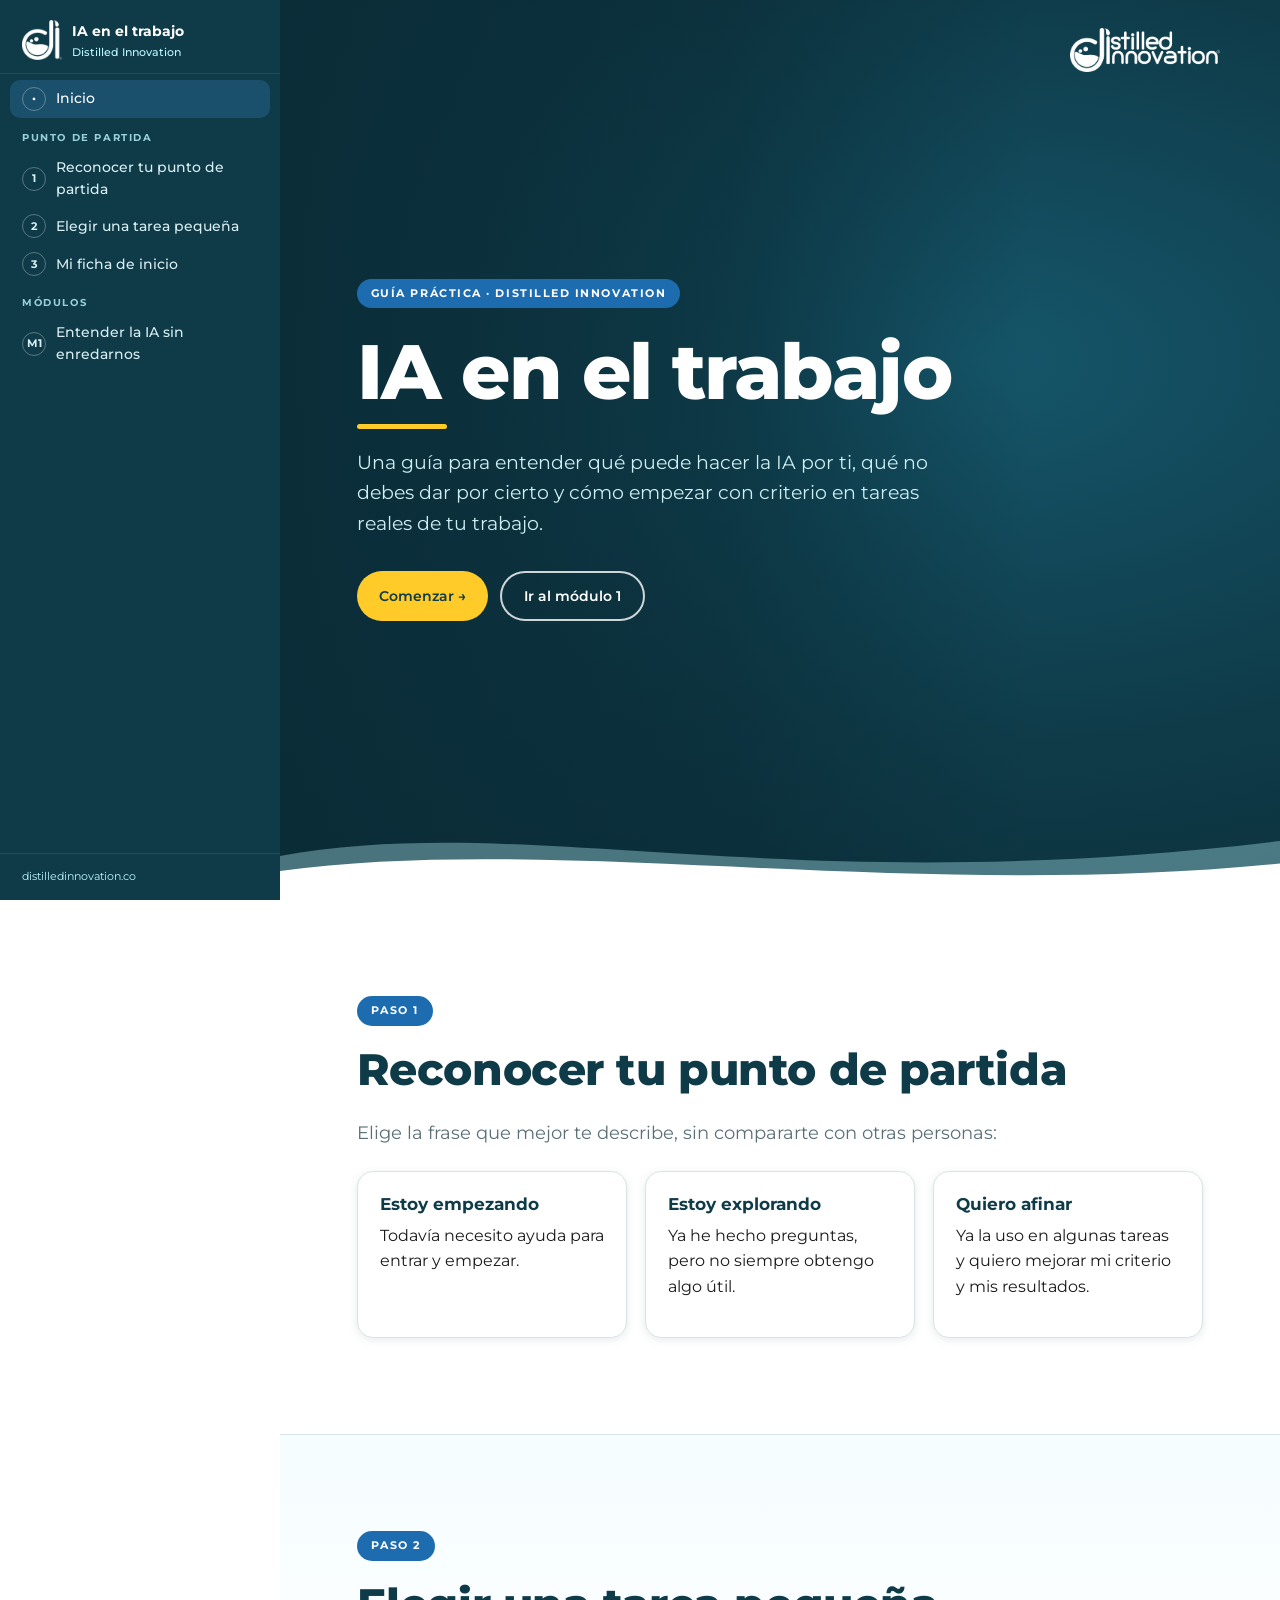
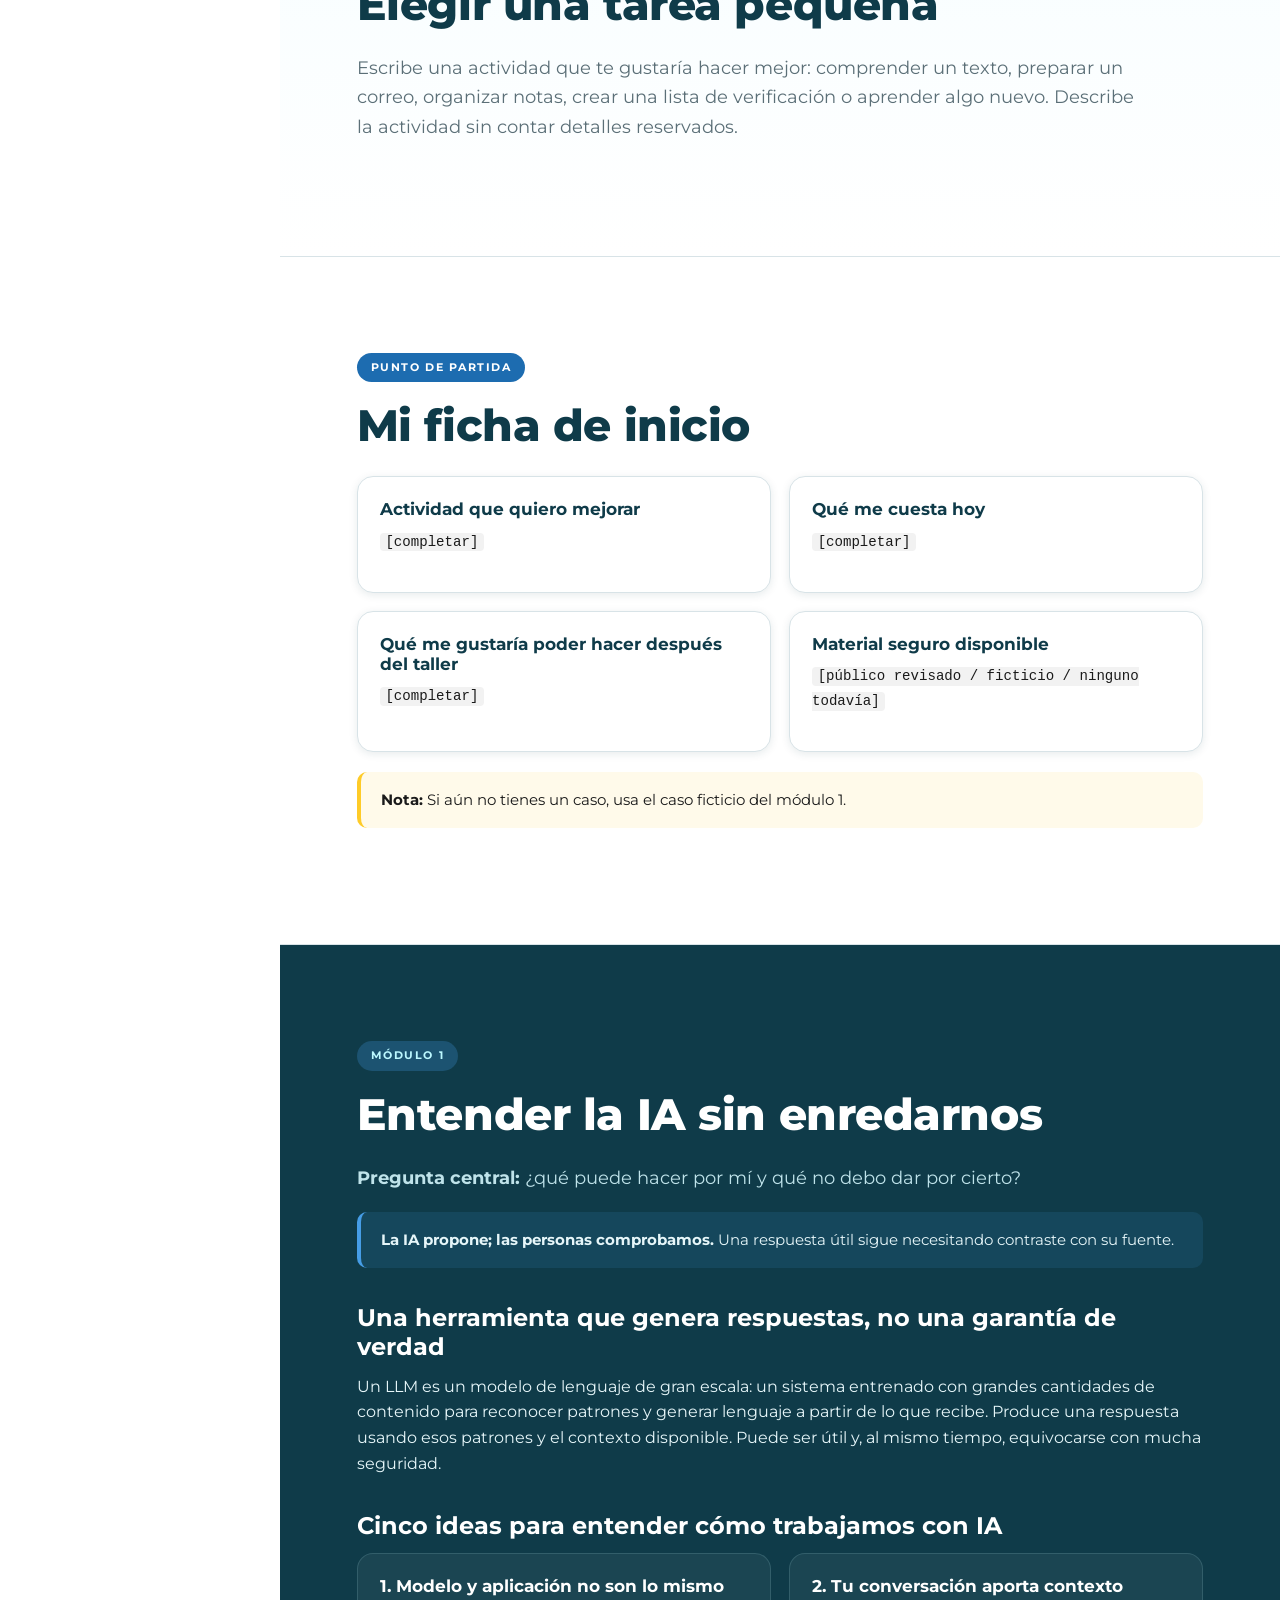
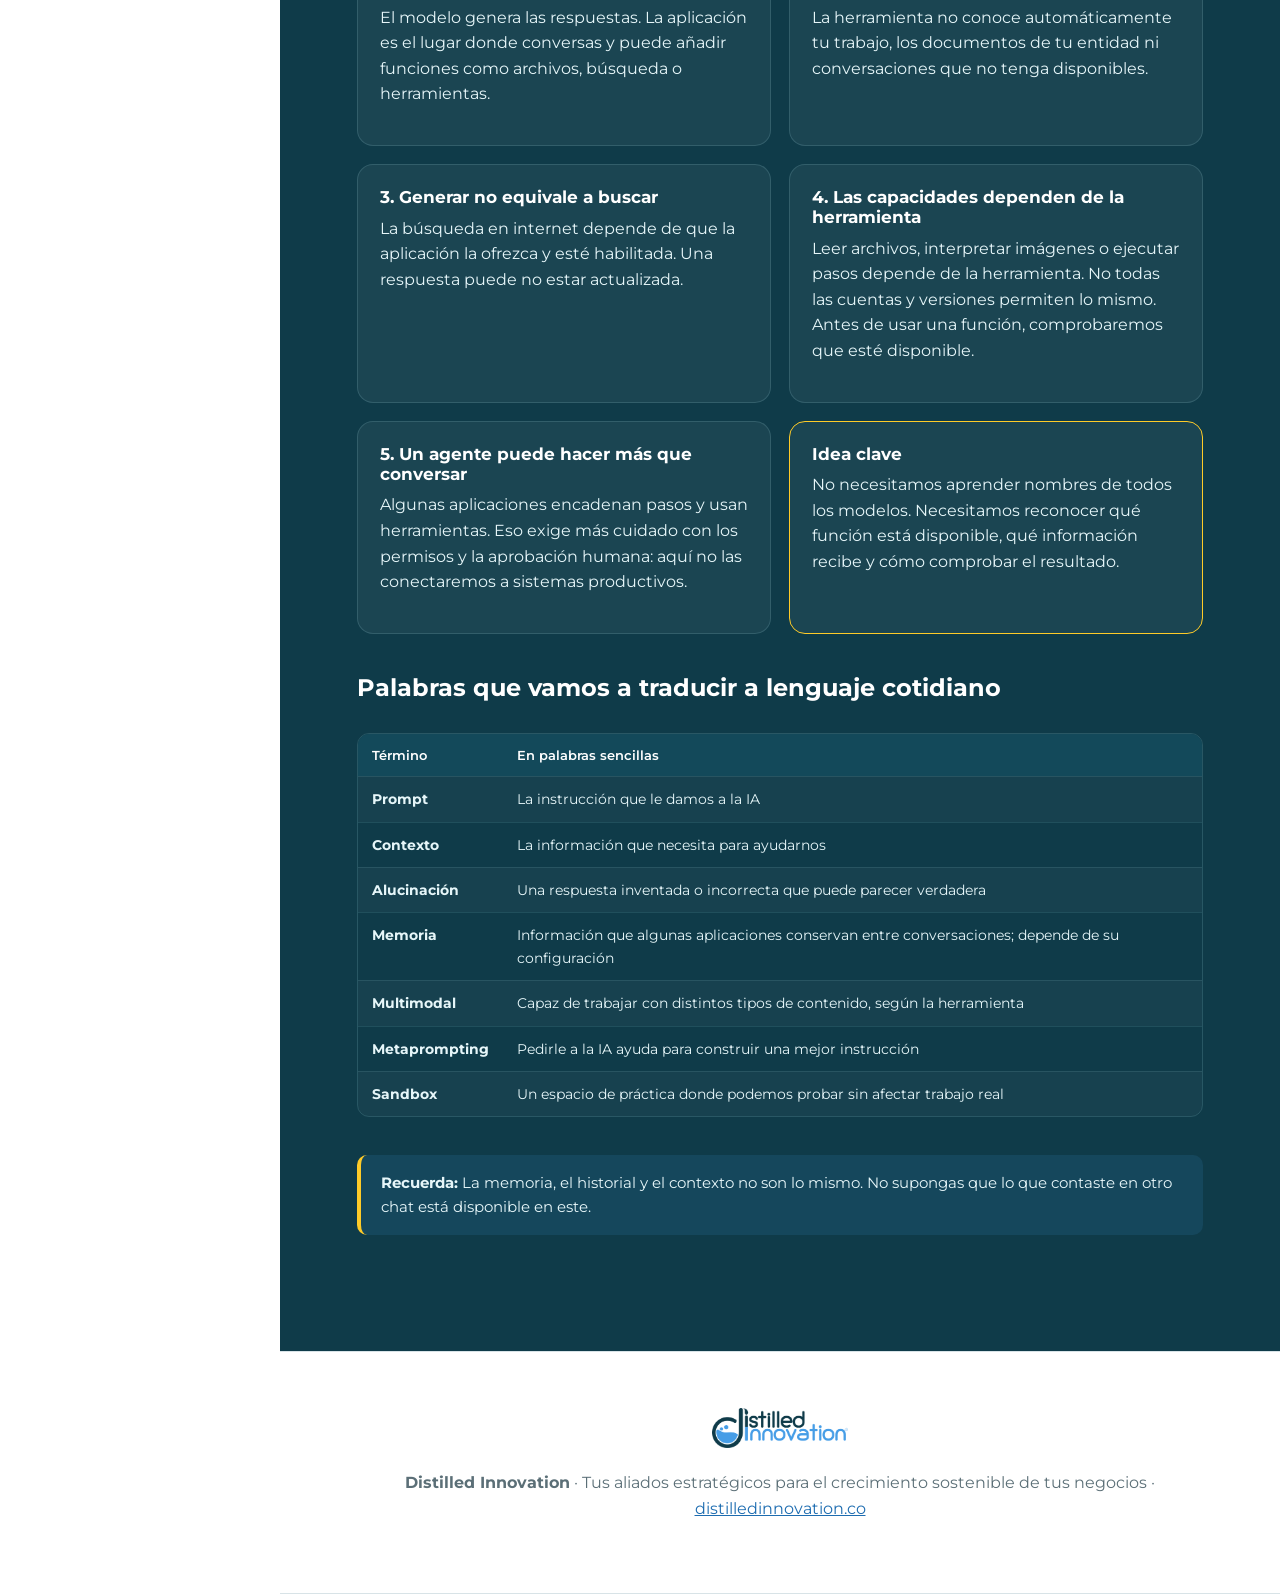
==== index.html @ 17f144e8 "Add IA en el trabajo site with Distilled Innovation branding" ====
<!DOCTYPE html>
<html lang="es">
<head>
<meta charset="utf-8">
<meta name="viewport" content="width=device-width,initial-scale=1">
<title>IA en el trabajo · Distilled Innovation</title>
<link rel="icon" type="image/png" href="assets/brand/favicon.png">
<meta name="description" content="Guía práctica de Distilled Innovation para entender y usar la IA en el trabajo con criterio.">
<link rel="stylesheet" href="assets/styles.css">
</head>
<body>

<header class="topbar">
  <button class="menu-btn" aria-label="Abrir menú" aria-expanded="false" id="menu-btn">☰</button>
  <span class="tb-title" id="tb-title">IA en el trabajo</span>
</header>
<div class="scrim" id="scrim"></div>

<aside class="sidebar" id="sidebar">
  <div class="brand"><img class="mono-img" src="assets/brand/monogram-white.png" alt="Distilled Innovation"><div><b>IA en el trabajo</b><small>Distilled Innovation</small></div></div>
  <nav id="nav">
    <a href="#inicio"><span class="n">•</span>Inicio</a>
    <div class="sep">Punto de partida</div>
    <a href="#paso-1"><span class="n">1</span>Reconocer tu punto de partida</a>
    <a href="#paso-2"><span class="n">2</span>Elegir una tarea pequeña</a>
    <a href="#ficha"><span class="n">3</span>Mi ficha de inicio</a>
    <div class="sep">Módulos</div>
    <a href="#modulo-1"><span class="n">M1</span>Entender la IA sin enredarnos</a>
  </nav>
  <div class="foot">distilledinnovation.co</div>
</aside>

<main>
<header class="hero" id="inicio">
  <div class="logo"><img src="assets/brand/logo-white.png" alt="Distilled Innovation"></div>
  <div class="content">
    <span class="eyebrow">Guía práctica · Distilled Innovation</span>
    <h1><span class="underline">IA en el trabajo</span></h1>
    <p>Una guía para entender qué puede hacer la IA por ti, qué no debes dar por cierto y cómo empezar con criterio en tareas reales de tu trabajo.</p>
    <div class="cta">
      <a class="btn yellow" href="#paso-1">Comenzar →</a>
      <a class="btn ghost" href="#modulo-1">Ir al módulo 1</a>
    </div>
  </div>
  <svg class="wave" viewBox="0 0 1440 120" preserveAspectRatio="none" height="90" width="100%"><path d="M0 60 C360 0 720 120 1440 40 V120 H0Z" fill="#BCF8FF" opacity=".35"/><path d="M0 80 C400 30 900 120 1440 70 V120 H0Z" fill="#fff"/></svg>
</header>

<section class="mod" id="paso-1">
  <div class="wrap">
    <span class="eyebrow">Paso 1</span>
    <h2>Reconocer tu punto de partida</h2>
    <p class="lead">Elige la frase que mejor te describe, sin compararte con otras personas:</p>
    <div class="grid g3" style="margin-top:24px">
      <div class="card"><h4>Estoy empezando</h4><p>Todavía necesito ayuda para entrar y empezar.</p></div>
      <div class="card"><h4>Estoy explorando</h4><p>Ya he hecho preguntas, pero no siempre obtengo algo útil.</p></div>
      <div class="card"><h4>Quiero afinar</h4><p>Ya la uso en algunas tareas y quiero mejorar mi criterio y mis resultados.</p></div>
    </div>
  </div>
</section>

<section class="mod tint" id="paso-2">
  <div class="wrap">
    <span class="eyebrow">Paso 2</span>
    <h2>Elegir una tarea pequeña</h2>
    <p class="lead">Escribe una actividad que te gustaría hacer mejor: comprender un texto, preparar un correo, organizar notas, crear una lista de verificación o aprender algo nuevo. Describe la actividad sin contar detalles reservados.</p>
  </div>
</section>

<section class="mod" id="ficha">
  <div class="wrap">
    <span class="eyebrow">Punto de partida</span>
    <h2>Mi ficha de inicio</h2>
    <div class="grid g2" style="margin-top:24px">
      <div class="card"><h4>Actividad que quiero mejorar</h4><p><code>[completar]</code></p></div>
      <div class="card"><h4>Qué me cuesta hoy</h4><p><code>[completar]</code></p></div>
      <div class="card"><h4>Qué me gustaría poder hacer después del taller</h4><p><code>[completar]</code></p></div>
      <div class="card"><h4>Material seguro disponible</h4><p><code>[público revisado / ficticio / ninguno todavía]</code></p></div>
    </div>
    <div class="callout y" style="margin-top:20px"><b>Nota:</b> Si aún no tienes un caso, usa el caso ficticio del módulo 1.</div>
  </div>
</section>

<section class="mod dark" id="modulo-1">
  <div class="wrap">
    <span class="eyebrow">Módulo 1</span>
    <h2>Entender la IA sin enredarnos</h2>
    <p class="lead"><b>Pregunta central:</b> ¿qué puede hacer por mí y qué no debo dar por cierto?</p>
    <div class="callout" style="margin-top:20px"><b>La IA propone; las personas comprobamos.</b> Una respuesta útil sigue necesitando contraste con su fuente.</div>

    <h3 style="margin-top:36px">Una herramienta que genera respuestas, no una garantía de verdad</h3>
    <p>Un LLM es un modelo de lenguaje de gran escala: un sistema entrenado con grandes cantidades de contenido para reconocer patrones y generar lenguaje a partir de lo que recibe. Produce una respuesta usando esos patrones y el contexto disponible. Puede ser útil y, al mismo tiempo, equivocarse con mucha seguridad.</p>

    <h3 style="margin-top:36px">Cinco ideas para entender cómo trabajamos con IA</h3>
    <div class="grid g2">
      <div class="card"><h4>1. Modelo y aplicación no son lo mismo</h4><p>El modelo genera las respuestas. La aplicación es el lugar donde conversas y puede añadir funciones como archivos, búsqueda o herramientas.</p></div>
      <div class="card"><h4>2. Tu conversación aporta contexto</h4><p>La herramienta no conoce automáticamente tu trabajo, los documentos de tu entidad ni conversaciones que no tenga disponibles.</p></div>
      <div class="card"><h4>3. Generar no equivale a buscar</h4><p>La búsqueda en internet depende de que la aplicación la ofrezca y esté habilitada. Una respuesta puede no estar actualizada.</p></div>
      <div class="card"><h4>4. Las capacidades dependen de la herramienta</h4><p>Leer archivos, interpretar imágenes o ejecutar pasos depende de la herramienta. No todas las cuentas y versiones permiten lo mismo. Antes de usar una función, comprobaremos que esté disponible.</p></div>
      <div class="card"><h4>5. Un agente puede hacer más que conversar</h4><p>Algunas aplicaciones encadenan pasos y usan herramientas. Eso exige más cuidado con los permisos y la aprobación humana: aquí no las conectaremos a sistemas productivos.</p></div>
      <div class="card" style="border-color:var(--yellow)"><h4>Idea clave</h4><p>No necesitamos aprender nombres de todos los modelos. Necesitamos reconocer qué función está disponible, qué información recibe y cómo comprobar el resultado.</p></div>
    </div>

    <h3 style="margin-top:40px">Palabras que vamos a traducir a lenguaje cotidiano</h3>
    <div class="tblwrap">
      <table class="tbl">
        <tr><th>Término</th><th>En palabras sencillas</th></tr>
        <tr><td><b>Prompt</b></td><td>La instrucción que le damos a la IA</td></tr>
        <tr><td><b>Contexto</b></td><td>La información que necesita para ayudarnos</td></tr>
        <tr><td><b>Alucinación</b></td><td>Una respuesta inventada o incorrecta que puede parecer verdadera</td></tr>
        <tr><td><b>Memoria</b></td><td>Información que algunas aplicaciones conservan entre conversaciones; depende de su configuración</td></tr>
        <tr><td><b>Multimodal</b></td><td>Capaz de trabajar con distintos tipos de contenido, según la herramienta</td></tr>
        <tr><td><b>Metaprompting</b></td><td>Pedirle a la IA ayuda para construir una mejor instrucción</td></tr>
        <tr><td><b>Sandbox</b></td><td>Un espacio de práctica donde podemos probar sin afectar trabajo real</td></tr>
      </table>
    </div>
    <div class="callout y"><b>Recuerda:</b> La memoria, el historial y el contexto no son lo mismo. No supongas que lo que contaste en otro chat está disponible en este.</div>
  </div>
</section>

<section class="mod" id="cierre" style="padding-top:56px;padding-bottom:56px">
  <div class="wrap" style="text-align:center">
    <img src="assets/brand/logo-color.png" alt="Distilled Innovation" style="height:40px;margin-bottom:14px">
    <p class="muted"><b>Distilled Innovation</b> · Tus aliados estratégicos para el crecimiento sostenible de tus negocios · <a href="https://distilledinnovation.co" target="_blank" rel="noopener">distilledinnovation.co</a></p>
  </div>
</section>

</main>

<script>
(function(){
  var sb=document.getElementById('sidebar'),mb=document.getElementById('menu-btn'),scr=document.getElementById('scrim');
  function close(){sb.classList.remove('open');mb.setAttribute('aria-expanded','false');document.body.classList.remove('menu-open');}
  if(mb) mb.onclick=function(){var o=!sb.classList.contains('open');sb.classList.toggle('open',o);mb.setAttribute('aria-expanded',String(o));document.body.classList.toggle('menu-open',o);};
  if(scr) scr.onclick=close;
  document.querySelectorAll('#nav a').forEach(function(a){a.addEventListener('click',close)});
  var secs=[].slice.call(document.querySelectorAll('section[id],header[id]'));
  var links=[].slice.call(document.querySelectorAll('#nav a[href^="#"]'));
  function onScroll(){
    var y=window.scrollY+120, cur='inicio';
    secs.forEach(function(s){if(s.offsetTop<=y) cur=s.id;});
    links.forEach(function(a){a.classList.toggle('active', a.getAttribute('href')==='#'+cur);});
  }
  document.addEventListener('scroll', onScroll, {passive:true}); onScroll();
})();
</script>
</body>
</html>
---- assets/styles.css ----
@import url('https://fonts.googleapis.com/css2?family=Montserrat:wght@400;500;600;700;800&display=swap');
:root{
  --teal:#0F3B49;--teal-2:#0a2c37;--teal-3:#13495a;--blue:#469DE6;--blue-ink:#1D6CB0;--cyan:#BCF8FF;--mint:#00FFCC;--yellow:#FECB28;
  --ink:#1A1A1A;--gray:#F2F2F2;--line:#d8e3e7;--muted:#5b6f77;
  --font:'Montserrat','Inter','Segoe UI',sans-serif;
  --r:16px;--shadow:0 2px 8px rgba(15,59,73,.10);--shadow-h:0 10px 30px rgba(15,59,73,.18);
  --nav:280px;
}
*{box-sizing:border-box}
html{scroll-behavior:smooth;scroll-padding-top:24px}
body{margin:0;font-family:var(--font);color:var(--ink);background:#fff;line-height:1.6;font-size:16px;-webkit-font-smoothing:antialiased}
a{color:var(--blue-ink)}
h1,h2,h3,h4{line-height:1.2;margin:0 0 .5em;color:var(--teal)}
h2{font-size:clamp(1.8rem,3.4vw,2.8rem);font-weight:800;letter-spacing:-.01em}
h3{font-size:clamp(1.2rem,2vw,1.5rem);font-weight:700}
h4{font-size:1.05rem;font-weight:700}
p{margin:0 0 1em}
code{background:var(--gray);padding:.1em .4em;border-radius:4px;font-size:.88em}

/* ---------- Layout ---------- */
.sidebar{position:fixed;inset:0 auto 0 0;width:var(--nav);background:var(--teal);color:#fff;display:flex;flex-direction:column;z-index:40;transition:transform .3s}
.sidebar .brand{padding:22px 22px 14px;display:flex;align-items:center;gap:10px;border-bottom:1px solid rgba(255,255,255,.08)}
.mono{width:38px;height:38px;border-radius:50%;background:#fff;color:var(--teal);display:grid;place-items:center;font-weight:800;font-size:15px;letter-spacing:-.04em;flex:none}
.brand b{font-size:14px;line-height:1.2}.brand small{display:block;font-weight:500;color:var(--cyan);font-size:11px}
.progress{padding:14px 22px}
.progress .track{height:6px;background:rgba(255,255,255,.12);border-radius:9px;overflow:hidden}
.progress .fill{height:100%;width:0;background:linear-gradient(90deg,var(--blue),var(--mint));transition:width .5s}
.progress span{font-size:11px;color:var(--cyan);display:block;margin-top:6px}
.sidebar nav{overflow:auto;flex:1;padding:6px 10px 20px}
.sidebar nav a{display:flex;gap:10px;align-items:center;color:#d9eef2;text-decoration:none;padding:9px 12px;border-radius:10px;font-size:13.5px;font-weight:500;transition:background .2s}
.sidebar nav a:hover{background:rgba(255,255,255,.06)}
.sidebar nav a.active{background:rgba(70,157,230,.22);color:#fff}
.sidebar nav a .n{width:24px;height:24px;border-radius:50%;border:1.5px solid rgba(255,255,255,.3);display:grid;place-items:center;font-size:11px;font-weight:700;flex:none}
.sidebar nav a.done .n{background:var(--mint);border-color:var(--mint);color:var(--teal)}
.sidebar nav .sep{font-size:10px;letter-spacing:.16em;text-transform:uppercase;color:rgba(188,248,255,.8);padding:16px 12px 6px;font-weight:700}
.sidebar .foot{padding:14px 22px;font-size:11px;color:var(--cyan);border-top:1px solid rgba(255,255,255,.08)}
main{margin-left:var(--nav)}
.menu-btn{display:none;position:fixed;top:14px;left:14px;z-index:50;background:var(--teal);color:#fff;border:0;border-radius:12px;width:44px;height:44px;font-size:20px;cursor:pointer;box-shadow:var(--shadow)}
@media (max-width:980px){
  .sidebar{transform:translateX(-100%)} .sidebar.open{transform:none}
  main{margin-left:0} .menu-btn{display:block}
}

/* ---------- Sections ---------- */
section.mod{padding:96px clamp(20px,6vw,88px);position:relative;border-bottom:1px solid var(--line)}
section.mod.dark{background:var(--teal);color:#e6f6f9}
section.mod.dark h2,section.mod.dark h3,section.mod.dark h4{color:#fff}
section.mod.tint{background:linear-gradient(180deg,#f6fdff,#fff)}
.wrap{max-width:1120px;margin:0 auto}
.eyebrow{display:inline-flex;align-items:center;gap:8px;background:var(--blue-ink);color:#fff;font-size:11px;font-weight:700;letter-spacing:.14em;text-transform:uppercase;padding:6px 14px;border-radius:99px;margin-bottom:18px}
.dark .eyebrow{background:rgba(70,157,230,.25);color:var(--cyan)}
.lead{font-size:1.15rem;color:var(--muted);max-width:780px}
.dark .lead{color:#bfe3ea}
.underline{position:relative;display:inline-block}
.underline::after{content:"";position:absolute;left:0;bottom:-10px;width:90px;height:5px;border-radius:5px;background:var(--yellow)}
.oval{position:relative;display:inline-block;padding:0 .2em}
.oval::before{content:"";position:absolute;inset:-.18em -.35em;border:3px solid var(--yellow);border-radius:50%;transform:rotate(-3deg);pointer-events:none}
.mint{color:var(--mint)}
.objectives{display:grid;grid-template-columns:repeat(auto-fit,minmax(220px,1fr));gap:14px;margin:28px 0}
.objectives div{background:var(--gray);border-radius:12px;padding:14px 16px;font-size:14px;border-left:4px solid var(--blue)}
.dark .objectives div{background:rgba(255,255,255,.06)}

/* ---------- Hero ---------- */
.hero{min-height:100vh;background:radial-gradient(1200px 700px at 70% 40%,#15566a 0%,var(--teal) 55%,var(--teal-2) 100%);color:#fff;position:relative;overflow:hidden;display:flex;align-items:center;padding:80px clamp(20px,6vw,88px)}
.hero canvas{position:absolute;inset:0;width:100%!important;height:100%!important}
.hero .content{position:relative;z-index:2;max-width:720px;pointer-events:none}
.hero .content *{pointer-events:auto}
.hero h1{color:#fff;font-size:clamp(2.6rem,6vw,5rem);font-weight:800;letter-spacing:-.02em;margin-bottom:28px}
.hero p{font-size:1.2rem;color:#cdeef3;max-width:600px}
.hero .cta{display:flex;gap:12px;flex-wrap:wrap;margin-top:32px}
.hero .stats{display:flex;gap:28px;margin-top:44px;flex-wrap:wrap}
.hero .stats b{display:block;font-size:2rem;color:var(--mint);font-weight:800;line-height:1}
.hero .stats span{font-size:12px;color:var(--cyan);text-transform:uppercase;letter-spacing:.1em}
.hero .logo{position:absolute;top:28px;right:clamp(20px,5vw,60px);z-index:3;font-weight:700;font-size:15px;color:#fff;display:flex;align-items:center;gap:10px}
.scroll-hint{position:absolute;bottom:26px;left:50%;transform:translateX(-50%);z-index:2;color:var(--cyan);font-size:12px;letter-spacing:.2em;text-transform:uppercase;animation:bob 2s infinite}
@keyframes bob{50%{transform:translate(-50%,6px)}}
.wave{position:absolute;left:0;right:0;bottom:-1px;z-index:1;pointer-events:none}

/* ---------- Buttons ---------- */
.btn{display:inline-flex;align-items:center;gap:8px;font-family:var(--font);font-weight:600;font-size:14px;padding:12px 22px;border-radius:99px;border:0;cursor:pointer;text-decoration:none;transition:transform .15s,box-shadow .2s,opacity .2s}
.btn:hover{transform:translateY(-1px)}
.btn.primary{background:var(--teal);color:#fff}
.btn.blue{background:var(--blue-ink);color:#fff}
.btn.yellow{background:var(--yellow);color:var(--teal)}
.btn.ghost{background:transparent;color:#fff;border:2px solid rgba(255,255,255,.8)}
.btn.line{background:#fff;color:var(--teal);border:1.5px solid var(--teal)}
.btn.sm{padding:7px 14px;font-size:12.5px}

/* ---------- Cards & grids ---------- */
.grid{display:grid;gap:18px}
.g2{grid-template-columns:repeat(auto-fit,minmax(300px,1fr))}
.g3{grid-template-columns:repeat(auto-fit,minmax(250px,1fr))}
.g4{grid-template-columns:repeat(auto-fit,minmax(210px,1fr))}
.card{background:#fff;border-radius:var(--r);padding:22px;box-shadow:var(--shadow);border:1px solid var(--line);transition:box-shadow .25s,transform .25s}
.card:hover{box-shadow:var(--shadow-h)}
.dark .card{background:rgba(255,255,255,.05);border-color:rgba(188,248,255,.14);box-shadow:none;color:#e6f6f9}
.card .ic{width:46px;height:46px;border-radius:50%;background:var(--blue-ink);color:#fff;display:grid;place-items:center;font-size:20px;margin-bottom:12px}
.card.teal{background:var(--teal);color:#e6f6f9;border:0}.card.teal h4{color:#fff}
.card small,.muted{color:var(--muted)}
.dark .muted{color:#9fc8d1}
.pill{display:inline-block;font-size:11px;font-weight:700;padding:3px 10px;border-radius:99px;background:var(--cyan);color:var(--teal);margin:0 4px 4px 0}
.pill.b{background:var(--blue-ink);color:#fff}.pill.y{background:var(--yellow);color:var(--teal)}.pill.m{background:var(--mint);color:var(--teal)}
.callout{background:#f1fdff;border-left:4px solid var(--blue);border-radius:10px;padding:16px 20px;margin:20px 0;font-size:15px}
.callout.y{background:#fffaea;border-color:var(--yellow)}
.dark .callout{background:rgba(70,157,230,.12);color:#e6f6f9}

/* tables */
.tbl{width:100%;border-collapse:separate;border-spacing:0;font-size:14px;margin:18px 0;border-radius:12px;overflow:hidden;border:1px solid var(--line)}
.tbl th{background:var(--teal);color:#fff;text-align:left;padding:11px 14px;font-weight:600;font-size:13px}
.tbl td{padding:11px 14px;border-top:1px solid var(--line);vertical-align:top}
.tbl tr:nth-child(even) td{background:#f8fafb}
.dark .tbl{border-color:rgba(188,248,255,.15)} .dark .tbl td{border-color:rgba(188,248,255,.1)} .dark .tbl tr:nth-child(even) td{background:rgba(255,255,255,.03)}
.dark .tbl th{background:var(--teal-3)}
.tblwrap{overflow-x:auto}

/* steps */
.steps{counter-reset:s;list-style:none;padding:0;margin:18px 0}
.steps li{counter-increment:s;position:relative;padding:10px 0 10px 52px;border-bottom:1px dashed var(--line)}
.steps li::before{content:counter(s);position:absolute;left:0;top:10px;width:34px;height:34px;border-radius:50%;background:var(--teal);color:#fff;display:grid;place-items:center;font-weight:700;font-size:14px}

/* ---------- 3D stage ---------- */
.stage{position:relative;border-radius:22px;overflow:hidden;background:radial-gradient(800px 400px at 50% 30%,#165a6e,var(--teal) 60%,var(--teal-2));min-height:440px;margin:26px 0;box-shadow:var(--shadow-h)}
.stage canvas{display:block;width:100%!important;height:100%!important;position:absolute;inset:0}
.stage .hud{position:absolute;left:18px;top:16px;z-index:3;color:#fff;max-width:60%}
.stage .hud b{font-size:13px;letter-spacing:.12em;text-transform:uppercase;color:var(--cyan)}
.stage .ctrls{position:absolute;right:16px;top:14px;z-index:3;display:flex;gap:8px;flex-wrap:wrap;justify-content:flex-end}
.stage .ctrls button{background:rgba(255,255,255,.1);color:#fff;border:1px solid rgba(188,248,255,.35);border-radius:99px;padding:7px 14px;font:600 12px var(--font);cursor:pointer;backdrop-filter:blur(6px)}
.stage .ctrls button.on{background:var(--yellow);color:var(--teal);border-color:var(--yellow)}
.stage .lbl{position:absolute;z-index:2;transform:translate(-50%,-50%);color:#fff;font-size:12px;font-weight:600;white-space:nowrap;pointer-events:none;text-shadow:0 1px 6px rgba(0,0,0,.5);transition:opacity .3s}
.stage .lbl.tag{background:rgba(15,59,73,.7);border:1px solid rgba(188,248,255,.3);padding:4px 10px;border-radius:99px}
.stage .panel{position:absolute;left:18px;bottom:18px;right:18px;z-index:3;background:rgba(10,44,55,.82);backdrop-filter:blur(8px);border:1px solid rgba(188,248,255,.2);border-radius:14px;padding:14px 18px;color:#e6f6f9;font-size:14px;max-width:560px}
.stage .panel h4{color:#fff;margin:0 0 4px}
.stage .nogl{position:absolute;inset:0;display:grid;place-items:center;color:var(--cyan);font-size:14px;padding:30px;text-align:center}
.stage.tall{min-height:540px}

/* ---------- Prompt cards ---------- */
.kit{margin:30px 0}
.kit h3{display:flex;align-items:center;gap:10px}
.prompt{border:1px solid var(--line);border-radius:14px;margin:10px 0;background:#fff;overflow:hidden;transition:box-shadow .2s}
.prompt[open]{box-shadow:var(--shadow-h)}
.prompt summary{list-style:none;cursor:pointer;padding:14px 18px;display:flex;align-items:center;gap:12px;font-weight:600;color:var(--teal)}
.prompt summary::-webkit-details-marker{display:none}
.prompt summary .t{flex:1}
.prompt summary .k{font-size:10.5px;font-weight:700;letter-spacing:.1em;text-transform:uppercase;padding:3px 10px;border-radius:99px;background:var(--cyan);color:var(--teal)}
.prompt.agente summary .k{background:var(--teal);color:#fff}
.prompt summary .chev{transition:transform .2s;color:var(--blue-ink)}
.prompt[open] summary .chev{transform:rotate(90deg)}
.prompt .body{padding:0 18px 18px}
.prompt .note{font-size:13px;color:var(--muted);margin-bottom:10px}
.prompt pre{background:#0b2f3a;color:#dff7fb;border-radius:10px;padding:16px;font-size:12.6px;line-height:1.55;white-space:pre-wrap;max-height:420px;overflow:auto;margin:0;font-family:ui-monospace,SFMono-Regular,Menlo,monospace}
.prompt .acts{display:flex;gap:8px;margin-top:10px;flex-wrap:wrap;align-items:center}
.prompt .acts .ok{font-size:12px;color:#0a8f74;font-weight:600;opacity:0;transition:opacity .3s}
.prompt .acts .ok.show{opacity:1}
.dark .prompt{background:#0d3442;border-color:rgba(188,248,255,.15)} .dark .prompt summary{color:#fff}

/* skill card */
.skill{display:flex;gap:16px;align-items:flex-start;background:linear-gradient(135deg,var(--teal),#14566a);color:#e6f6f9;border-radius:16px;padding:20px 22px;margin:14px 0;position:relative;overflow:hidden}
.skill::after{content:"";position:absolute;right:-60px;top:-60px;width:200px;height:200px;border-radius:50%;border:2px solid rgba(188,248,255,.12)}
.skill .ic{font-size:28px;flex:none}
.skill h4{color:#fff;margin:0 0 4px;font-family:ui-monospace,Menlo,monospace;font-size:15px}
.skill p{font-size:14px;margin:0 0 10px;color:#cdeef3}
.skill .acts{display:flex;gap:8px;flex-wrap:wrap}

/* ---------- Tools ---------- */
.tool{background:#fff;border:2px solid var(--teal);border-radius:20px;padding:24px;margin:28px 0;position:relative}
.tool > .tag{position:absolute;top:-13px;left:22px;background:var(--yellow);color:var(--teal);font-size:11px;font-weight:800;letter-spacing:.12em;text-transform:uppercase;padding:4px 12px;border-radius:99px}
.tool label{font-size:13px;font-weight:600;color:var(--teal);display:block;margin:10px 0 4px}
.tool input[type=text],.tool textarea,.tool select{width:100%;font:15px var(--font);padding:10px 12px;border:1.5px solid var(--line);border-radius:10px;background:#fbfdfe}
.tool input:focus,.tool textarea:focus{outline:none;border-color:var(--blue-ink)}
.tool textarea{min-height:80px;resize:vertical}
.tool .row{display:grid;grid-template-columns:repeat(auto-fit,minmax(180px,1fr));gap:12px}
.tool .out{background:#0b2f3a;color:#dff7fb;border-radius:12px;padding:16px;font-size:14px;white-space:pre-wrap;margin-top:14px;min-height:60px}
.range{display:flex;align-items:center;gap:10px}
.range input{flex:1;accent-color:var(--blue-ink)}
.range b{width:22px;text-align:center;color:var(--teal)}
.matrix{position:relative;aspect-ratio:1.5/1;border:2px solid var(--teal);border-radius:14px;overflow:hidden;background:#fff;margin-top:14px}
.matrix .q{position:absolute;width:50%;height:50%;padding:10px 12px;font-size:11px;font-weight:800;letter-spacing:.1em;text-transform:uppercase;color:#4b6670}
.matrix .q.tl{left:0;top:0}.matrix .q.tr{right:0;top:0;background:#effffb;text-align:right}.matrix .q.bl{left:0;bottom:0}.matrix .q.br{right:0;bottom:0;text-align:right}
.matrix::before,.matrix::after{content:"";position:absolute;background:rgba(15,59,73,.25)}
.matrix::before{left:50%;top:0;bottom:0;width:1.5px}.matrix::after{top:50%;left:0;right:0;height:1.5px}
.matrix .dot{position:absolute;transform:translate(-50%,-50%);background:var(--blue-ink);color:#fff;font-size:11px;font-weight:700;padding:4px 9px;border-radius:99px;white-space:nowrap;box-shadow:0 3px 10px rgba(15,59,73,.25);transition:left .4s,top .4s;z-index:2;max-width:180px;overflow:hidden;text-overflow:ellipsis}
.matrix .dot.win{background:var(--teal)} .matrix .dot.kill{background:#c23b3b}
.axis-x,.axis-y{font-size:11px;font-weight:700;color:var(--blue-ink);letter-spacing:.1em;text-transform:uppercase}
.axis-x{text-align:center;margin-top:6px}
.list-items{list-style:none;padding:0;margin:12px 0;display:flex;flex-direction:column;gap:6px}
.list-items li{display:flex;gap:10px;align-items:center;background:var(--gray);border-radius:10px;padding:8px 12px;font-size:13.5px}
.list-items li span{flex:1}
.list-items li button{background:none;border:0;color:#c33;cursor:pointer;font-size:16px}

/* diagnostic */
.q-item{padding:14px 0;border-bottom:1px dashed var(--line)}
.q-item p{font-weight:600;margin:0 0 8px;font-size:15px;color:var(--teal)}
.opts{display:flex;gap:6px;flex-wrap:wrap}
.opts button{font:500 13px var(--font);padding:7px 12px;border-radius:99px;border:1.5px solid var(--line);background:#fff;cursor:pointer;color:var(--ink)}
.opts button.sel{background:var(--teal);color:#fff;border-color:var(--teal)}
.result{display:grid;grid-template-columns:minmax(240px,340px) 1fr;gap:24px;align-items:center;margin-top:20px}
@media (max-width:760px){.result{grid-template-columns:1fr}}
.level-badge{font-size:2.6rem;font-weight:800;color:var(--teal);line-height:1}

/* compare (before/after) */
.shift{display:grid;grid-template-columns:1fr 40px 1fr;align-items:center;gap:8px;padding:12px 0;border-bottom:1px solid rgba(188,248,255,.12)}
.shift .a{color:#9fc8d1;text-decoration:line-through;text-decoration-color:rgba(254,203,40,.6)}
.shift .arr{color:var(--yellow);font-weight:800;text-align:center}
.shift .b{color:#fff;font-weight:600}

/* services */
.svc{border-radius:18px;padding:24px;background:#fff;border:1px solid var(--line);position:relative;overflow:hidden;display:flex;flex-direction:column}
.svc .lvl{font-size:11px;font-weight:700;color:var(--blue-ink);letter-spacing:.1em;text-transform:uppercase}
.svc h4{font-size:1.15rem;margin:6px 0 8px}
.svc ul{padding-left:18px;margin:8px 0;font-size:14px}
.svc .meta{margin-top:auto;padding-top:12px;font-size:12.5px;color:var(--muted);border-top:1px dashed var(--line)}

/* toolkit */
.search{width:100%;font:16px var(--font);padding:14px 18px;border-radius:99px;border:2px solid var(--line);margin:10px 0 16px}
.filters{display:flex;gap:8px;flex-wrap:wrap;margin-bottom:14px}
.filters button{font:600 12.5px var(--font);padding:7px 14px;border-radius:99px;border:1.5px solid var(--teal);background:#fff;color:var(--teal);cursor:pointer}
.filters button.on{background:var(--teal);color:#fff}
.files a{display:flex;gap:12px;align-items:center;padding:12px 14px;border:1px solid var(--line);border-radius:12px;text-decoration:none;color:var(--teal);font-weight:600;font-size:14px;transition:background .2s}
.files a:hover{background:#f3fdff}
.files a small{display:block;font-weight:400;color:var(--muted);font-size:12px}

/* complete btn */
.complete{margin-top:40px;display:flex;align-items:center;gap:14px;flex-wrap:wrap}
.complete .btn.done{background:var(--mint);color:var(--teal)}

/* ficha floating */
.ficha-fab{position:fixed;right:20px;bottom:20px;z-index:45;background:var(--yellow);color:var(--teal);border:0;border-radius:99px;padding:12px 18px;font:700 13px var(--font);box-shadow:var(--shadow-h);cursor:pointer}
.drawer{position:fixed;right:0;top:0;bottom:0;width:min(440px,100%);background:#fff;z-index:60;box-shadow:-10px 0 40px rgba(15,59,73,.25);transform:translateX(105%);transition:transform .3s;display:flex;flex-direction:column}
.drawer.open{transform:none}
.drawer header{background:var(--teal);color:#fff;padding:18px 20px;display:flex;align-items:center;justify-content:space-between}
.drawer header button{background:none;border:0;color:#fff;font-size:22px;cursor:pointer}
.drawer .in{padding:18px 20px;overflow:auto;flex:1}
.drawer textarea{width:100%;min-height:340px;font:13px ui-monospace,Menlo,monospace;padding:12px;border-radius:10px;border:1.5px solid var(--line)}
.toast{position:fixed;left:50%;bottom:24px;transform:translateX(-50%) translateY(80px);background:var(--teal);color:#fff;padding:12px 20px;border-radius:99px;font-size:14px;font-weight:600;z-index:80;transition:transform .3s}
.toast.show{transform:translateX(-50%) translateY(0)}

/* reveal */
.reveal{opacity:0;transform:translateY(24px);transition:opacity .8s ease,transform .8s ease}
.reveal.in{opacity:1;transform:none}
@media (prefers-reduced-motion:reduce){.reveal{opacity:1;transform:none;transition:none}html{scroll-behavior:auto}}

footer.site{background:var(--teal-2);color:var(--cyan);padding:40px clamp(20px,6vw,88px);font-size:13px}
footer.site a{color:#fff}
@media print{.sidebar,.menu-btn,.ficha-fab,.stage{display:none}main{margin:0}}
.hero::before{content:"";position:absolute;inset:0;z-index:1;background:linear-gradient(90deg,rgba(10,44,55,.92) 0%,rgba(10,44,55,.6) 45%,rgba(10,44,55,0) 75%);pointer-events:none}
@media (max-width:980px){.hero::before{background:rgba(10,44,55,.62)}}

/* Logos oficiales (Design System Distilled V2) — sin efectos ni deformación, con espacio libre */
.mono-img{width:40px;height:40px;object-fit:contain;flex:none}
.hero .logo img{height:44px;width:auto;display:block}
.m8-logo{display:block;height:46px;width:auto;margin:0 0 22px}
.foot-logo{height:38px;width:auto;margin:0 0 10px}
@media (max-width:980px){.hero .logo img{height:32px}}

/* ===== Navegación por secciones ===== */
[hidden]{display:none!important}
body.paged main > section.mod{min-height:calc(100vh - 0px)}
.pager{display:grid;grid-template-columns:1fr auto 1fr;gap:14px;align-items:stretch;margin-top:56px;padding-top:26px;border-top:1px solid var(--line)}
.mod.dark .pager{border-color:rgba(188,248,255,.18)}
.pager a{display:flex;flex-direction:column;gap:3px;padding:14px 18px;border-radius:14px;border:1.5px solid var(--line);background:#fff;color:var(--teal);text-decoration:none;transition:border-color .2s,transform .2s;min-width:0}
.pager a:hover{border-color:var(--blue-ink);transform:translateY(-1px)}
.pager a small{font-size:11.5px;font-weight:700;letter-spacing:.08em;text-transform:uppercase;color:var(--blue-ink)}
.pager a b{font-size:15px;line-height:1.3}
.pager .nx{text-align:right;background:var(--teal);border-color:var(--teal);color:#fff}
.pager .nx small{color:var(--mint)}
.pager .pg-n{align-self:center;font-size:12px;font-weight:700;color:var(--muted);white-space:nowrap}
.mod.dark .pager .pg-n{color:var(--cyan)}
.mod.dark .pager .pv{background:rgba(255,255,255,.06);border-color:rgba(188,248,255,.3);color:#fff}
.mod.dark .pager .pv small{color:var(--cyan)}
.mod.dark .pager .nx{background:var(--yellow);border-color:var(--yellow);color:var(--teal)}
.mod.dark .pager .nx small{color:var(--teal)}
@media (max-width:620px){.pager{grid-template-columns:1fr 1fr}.pager .pg-n{display:none}}
.sidebar nav .sep{display:flex;align-items:center;gap:8px}
.sidebar nav .sep .sd{width:9px;height:9px;border-radius:50%;background:var(--c);flex:none}

/* ===== Loop: 4 etapas ===== */
.stages{display:grid;grid-template-columns:repeat(4,minmax(0,1fr));gap:14px;margin:22px 0 4px}
@media (max-width:980px){.stages{grid-template-columns:repeat(2,minmax(0,1fr))}}
@media (max-width:520px){.stages{grid-template-columns:1fr}}
.stg{all:unset;box-sizing:border-box;cursor:pointer;display:flex;flex-direction:column;gap:6px;padding:18px 18px 16px;border-radius:16px;background:#fff;border:1.5px solid var(--line);border-top:6px solid var(--c);box-shadow:var(--shadow);transition:transform .2s,box-shadow .2s;font-family:var(--font);color:var(--ink,#1A1A1A)}
.stg:hover,.stg.on{transform:translateY(-2px);box-shadow:var(--shadow-h)}
.stg.on{border-color:var(--teal);border-top-color:var(--c);outline:2px solid var(--teal);outline-offset:-1px}
.stg:focus-visible{outline:3px solid var(--blue);outline-offset:2px}
.stg-n{font-size:11px;font-weight:700;letter-spacing:.12em;text-transform:uppercase;color:var(--muted)}
.stg b{font-size:1.25rem;color:var(--teal)}
.stg-q{font-size:14px;color:#3b4a50;font-style:italic}
.stg ol{list-style:none;margin:6px 0 4px;padding:0;display:flex;flex-direction:column;gap:5px}
.stg li{display:flex;align-items:center;gap:8px;font-size:13.5px;font-weight:600;color:var(--teal)}
.stg li i{font-style:normal;width:22px;height:22px;border-radius:50%;background:var(--teal);color:#fff;display:grid;place-items:center;font-size:11px;flex:none}
.stg-out{margin-top:auto;font-size:12.5px;color:var(--muted);border-top:1px dashed var(--line);padding-top:8px}
.stage .lbl.stg-lbl{font-size:12px;font-weight:700;letter-spacing:.06em;text-transform:uppercase;color:var(--teal);background:var(--c);padding:4px 10px;border-radius:99px;opacity:.75}
.stage .lbl.stg-lbl.on{opacity:1;box-shadow:0 0 0 3px rgba(255,255,255,.25)}
.pnl-stg{display:inline-block;font-size:11px;font-weight:700;letter-spacing:.1em;text-transform:uppercase;background:var(--c);color:var(--teal);padding:3px 10px;border-radius:99px;margin-bottom:6px}

/* ===== Casos ===== */
.case-stats{display:flex;gap:16px;flex-wrap:wrap;margin-top:24px}
.case-stats div{flex:1;min-width:180px;background:#fff;border-radius:14px;padding:16px 18px;border:1px solid var(--line)}
.case-stats b{display:block;font-size:2rem;color:var(--teal);line-height:1}
.case-stats span{font-size:13px;color:var(--muted)}
.filter-row{display:flex;gap:12px;align-items:baseline;flex-wrap:wrap}
.filter-row > span{font-size:12px;font-weight:700;text-transform:uppercase;letter-spacing:.08em;color:var(--muted);min-width:110px}
.case-grid{align-items:stretch}
.case-card{display:flex;flex-direction:column;gap:5px;background:#fff;border:1px solid var(--line);border-radius:16px;padding:18px;text-decoration:none;color:#1A1A1A;box-shadow:var(--shadow);transition:transform .2s,box-shadow .2s,border-color .2s;min-width:0}
.case-card:hover{transform:translateY(-2px);box-shadow:var(--shadow-h);border-color:var(--blue-ink)}
.case-card:focus-visible{outline:3px solid var(--blue);outline-offset:2px}
.case-orig{display:flex;align-items:center;gap:6px;font-size:10.5px;font-weight:700;letter-spacing:.1em;text-transform:uppercase;color:var(--blue-ink)}
.case-orig img{width:16px;height:16px;object-fit:contain}
.case-card.latam .case-orig{color:#0b7a66}
.case-card.clasico .case-orig{color:#8a6d00}
.case-org{font-size:1.05rem;color:var(--teal);line-height:1.25}
.case-meta{font-size:12px;color:var(--muted)}
.case-meta em{font-style:normal;font-weight:700;color:#0b7a66}
.case-t{font-size:14px;line-height:1.4;color:#2b3a40}
.case-m{margin-top:6px;font-weight:700;font-size:15px;color:var(--teal);background:#f1fdff;border-left:3px solid var(--mint);padding:6px 10px;border-radius:6px}
.case-st{display:flex;gap:6px;flex-wrap:wrap;margin-top:6px}
.case-st i,.case-st a{font-style:normal;font-size:11px;font-weight:700;color:var(--teal);background:color-mix(in srgb,var(--c) 45%,#fff);border:1px solid color-mix(in srgb,var(--c) 80%,#0F3B49 20%);padding:2px 8px;border-radius:99px;text-decoration:none}
.case-go{margin-top:auto;padding-top:8px;font-size:13px;font-weight:700;color:var(--blue-ink)}
.case-card.big{padding:22px}
.case-card.big .case-m{font-size:16px}
.rel-cases{margin:44px 0 10px}
.rel-cases h3{margin-bottom:14px}
.mod.dark .case-card{color:#1A1A1A}
a.more{display:inline-block;margin-top:12px;font-weight:700;font-size:14px;color:var(--blue-ink);text-decoration:none}
a.more:hover{text-decoration:underline}
.card a.more{display:block;font-size:13px}
section.mod.dark .svc .meta a{color:var(--blue-ink)!important}

.case-dlg{width:min(920px,calc(100vw - 24px));max-height:calc(100vh - 32px);border:0;border-radius:22px;padding:0;box-shadow:0 30px 80px rgba(0,0,0,.35)}
.case-dlg::backdrop{background:rgba(10,44,55,.7);backdrop-filter:blur(3px)}
.case-dlg-body{padding:34px clamp(20px,4vw,44px) 30px;position:relative;color:#1A1A1A}
.case-dlg h2{margin:6px 0 2px;color:var(--teal);font-size:clamp(1.5rem,3vw,2.1rem)}
.case-dlg .dlg-t{margin:14px 0 8px;font-size:1.15rem;color:#1A1A1A}
.case-dlg h4{margin:18px 0 6px;color:var(--teal);font-size:13px;text-transform:uppercase;letter-spacing:.08em}
.case-dlg ul{margin:0;padding-left:20px}.case-dlg li{margin:4px 0;font-size:15px;line-height:1.5}
.case-dlg ul.res li::marker{color:var(--blue-ink)}
.dlg-metric{display:inline-block;background:var(--teal);color:#fff;font-weight:700;padding:8px 16px;border-radius:99px;font-size:15px}
.dlg-cols{display:grid;grid-template-columns:1fr 1fr;gap:28px}
@media (max-width:720px){.dlg-cols{grid-template-columns:1fr;gap:0}}
.dlg-lesson{margin-top:18px;background:#fffaea;border-left:4px solid var(--yellow);border-radius:10px;padding:14px 16px;font-size:15px}
.dlg-lesson b{display:block;font-size:12px;text-transform:uppercase;letter-spacing:.08em;color:var(--teal);margin-bottom:4px}
.case-dlg ul.src{list-style:none;padding:0}.case-dlg ul.src a{color:var(--blue-ink);font-size:14px}
.dlg-x{position:sticky;top:0;float:right;margin:-14px -20px 0 0;width:40px;height:40px;border-radius:50%;border:0;background:var(--gray,#F2F2F2);color:var(--teal);font-size:24px;cursor:pointer;z-index:2}
.dlg-x:hover{background:var(--cyan)}
#stage-loop{min-height:680px}
.stage .legend{display:flex;flex-wrap:wrap;gap:6px;margin-top:10px}
.stage .legend span{font-size:11px;font-weight:700;color:var(--teal);background:var(--c);padding:3px 9px;border-radius:99px}
@media (max-width:700px){#stage-loop{min-height:600px}}

/* ===== QA · contraste y lectura ===== */
section.mod.dark .card small,section.mod.dark .card .muted,section.mod.dark p.muted,section.mod.dark .muted{color:#cfe7ec}
section.mod.dark a:not(.btn):not(.case-card):not(.more):not(.pv):not(.nx){color:var(--cyan)}
section.mod.dark a.more{color:var(--yellow)}
section.mod.dark .tool{color:var(--ink)}
section.mod.dark .tool h3,section.mod.dark .tool h4{color:var(--teal)}
section.mod.dark .tool .muted,section.mod.dark .tool p.muted{color:var(--muted)}
section.mod.dark .tool a:not(.btn){color:var(--blue-ink)}
section.mod.dark .case-card .case-orig{color:var(--blue-ink)}
.stage .legend span,.pnl-stg,.stage .lbl.stg-lbl{background:color-mix(in srgb,var(--c) 62%,#fff)}
.case-st i,.case-st a{background:color-mix(in srgb,var(--c) 38%,#fff)}
.case-card.latam .case-orig,.case-meta em{color:#08705d}
.case-card.clasico .case-orig{color:#7a5f00}
section.mod.dark .svc{color:var(--ink)}
section.mod.dark .svc h4{color:var(--teal)}
section.mod.dark .svc p{color:#2b3a40}
.dark .prompt .note{color:#cfe7ec}
.dark .prompt .note b{color:#fff}

/* ===== QA · barra superior móvil, menú y ficha ===== */
.ficha-fab{display:none!important}
.side-ficha{display:flex;align-items:center;gap:8px;margin:0 18px 10px;background:var(--yellow);color:var(--teal);border:0;border-radius:12px;padding:10px 12px;font:700 13px var(--font);cursor:pointer;text-align:left}
.side-ficha:hover{filter:brightness(1.05)}
.topbar{display:none}
.scrim{display:none}
@media (max-width:980px){
  .topbar{display:flex;align-items:center;gap:10px;position:fixed;top:0;left:0;right:0;height:58px;padding:0 10px;background:var(--teal);color:#fff;z-index:60;box-shadow:0 2px 12px rgba(0,0,0,.18)}
  .topbar .menu-btn{position:static;display:grid;place-items:center;width:42px;height:42px;box-shadow:none;background:rgba(255,255,255,.1)}
  .tb-title{flex:1;min-width:0;font-weight:700;font-size:14px;white-space:nowrap;overflow:hidden;text-overflow:ellipsis}
  .tb-ficha{display:grid;place-items:center;width:42px;height:42px;border-radius:12px;border:0;background:var(--yellow);color:var(--teal);cursor:pointer}
  main{padding-top:58px}
  html{scroll-padding-top:74px}
  .sidebar{top:58px;z-index:55}
  body.menu-open .scrim{display:block;position:fixed;inset:58px 0 0 0;background:rgba(10,44,55,.55);z-index:54}
  .hero{min-height:calc(100vh - 58px)}
  .hero .logo{top:18px}
}

/* ===== Íconos planos (Lucide · trazo 2 px · colores Distilled) ===== */
svg.lucide{width:1.1em;height:1.1em;stroke-width:2;vertical-align:-.17em;flex:none}
h3 svg.lucide.h,h4 svg.lucide.h{width:1.05em;height:1.05em;margin-right:.45em;color:var(--blue-ink)}
section.mod.dark h3 svg.lucide.h,section.mod.dark h4 svg.lucide.h{color:var(--mint)}
.card .ic svg.lucide,.skill .ic svg.lucide{width:22px;height:22px;color:#fff}
.sidebar nav a .n svg.lucide{width:13px;height:13px}
.menu-btn svg.lucide{width:22px;height:22px}
.tb-ficha svg.lucide,.side-ficha svg.lucide{width:18px;height:18px}
.tb-ficha.on,.side-ficha.on{background:var(--mint)}
.prompt summary .chev svg.lucide{width:16px;height:16px}
.prompt[open] summary .chev{transform:rotate(90deg)}
.prompt summary .k svg.lucide{width:12px;height:12px;vertical-align:-2px}
.pill svg.lucide{width:12px;height:12px;vertical-align:-2px}
.file-ic{display:grid;place-items:center;width:44px;height:44px;border-radius:12px;background:var(--teal);color:var(--mint);flex:none}
.file-ic svg.lucide{width:22px;height:22px}
.big-ic{display:grid;place-items:center;width:72px;height:72px;border-radius:50%;background:var(--teal);color:var(--yellow);margin:0 auto 6px}
.big-ic svg.lucide{width:36px;height:36px}
.chk{display:flex;gap:8px;align-items:flex-start;margin:4px 0}
.chk svg.lucide{margin-top:.2em}
.chk.ok svg.lucide{color:#0a8f74}.chk.warn svg.lucide{color:#b07800}
.stage .ctrls button svg{display:block}
.stage .ctrls button{display:inline-grid;place-items:center;min-width:38px}
.stage .lbl .sw{display:inline-block;width:10px;height:10px;border-radius:2px;margin-right:6px;vertical-align:0}
.sidebar nav a{padding:7px 12px}
.sidebar nav .sep{padding:12px 12px 4px}
.sidebar .brand{padding:18px 22px 12px}
@media (max-height:760px){.sidebar nav a{padding:5px 12px;font-size:13px}.sidebar nav .sep{padding:9px 12px 3px}}
.tool .row{grid-template-columns:repeat(auto-fit,minmax(min(180px,100%),1fr))}
@media (max-width:700px){
  .stage .hud{right:16px;max-width:none}
  .stage .hud > div:not(.legend){display:none}
  .stage .ctrls{top:44px;left:16px;right:16px;justify-content:flex-start}
  .stage .legend{margin-top:6px}
  #stage-loop .ctrls{top:auto;bottom:auto;top:78px}
  .stage{min-height:420px}
  .stage .panel{font-size:13px;padding:12px 14px}
}
@media (max-width:700px){
  .stage .legend{display:none}
  #stage-loop .ctrls{top:44px}
  #stage-horizons .panel{display:none}
  .stage .lbl.tag{font-size:10.5px;padding:3px 8px}
}

/* ===== Casos · el método en la práctica ===== */
.case-group{margin-top:44px}
.cg-head{display:flex;gap:14px;align-items:stretch;margin-bottom:16px}
.cg-bar{width:6px;border-radius:6px;background:var(--c);flex:none}
.cg-head h3{margin:0 0 2px}
.cg-head p{margin:0;color:var(--muted);font-style:italic}
.case{display:flex;flex-direction:column;background:#fff;border:1px solid var(--line);border-top:5px solid var(--c);border-radius:16px;box-shadow:var(--shadow);overflow:hidden;scroll-margin-top:90px;color:var(--ink)}
.case:target{outline:3px solid var(--blue-ink);outline-offset:2px}
.case header{padding:18px 20px 4px}
.case h4{margin:4px 0 6px;font-size:1.1rem;color:var(--teal)}
.case h4 small{font-weight:600;color:var(--muted);font-size:13px;margin-left:4px}
.case-orig{display:flex;align-items:center;gap:6px;font-size:10.5px;font-weight:700;letter-spacing:.1em;text-transform:uppercase;color:var(--blue-ink)}
.case-orig img{width:16px;height:16px;object-fit:contain}
.case.latam .case-orig{color:#08705d}
.case-pasos{display:inline-block;font-size:12px;font-weight:700;color:var(--teal);background:color-mix(in srgb,var(--c) 30%,#fff);border:1px solid color-mix(in srgb,var(--c) 70%,#0F3B49 30%);padding:3px 10px;border-radius:99px}
.case h5{margin:14px 0 4px;font-size:11.5px;letter-spacing:.1em;text-transform:uppercase;color:var(--muted)}
.case-b{padding:0 20px 14px}
.case-b p{margin:0;font-size:14.5px;line-height:1.55}
.case-b ul{margin:0;padding-left:18px;font-size:14px}
.case-b li{margin:3px 0}
.case-so{margin-top:auto;background:#f4fbfd;border-top:1px solid var(--line);padding:2px 20px 16px}
.case-so h5{color:var(--teal)}
.case-so p{margin:0;font-size:14.5px;line-height:1.55;font-weight:500;color:#1e3a44}
.case-tools{display:flex;flex-wrap:wrap;gap:6px;margin-top:10px}
.case-tools a{display:inline-flex;align-items:center;gap:5px;font-size:12.5px;font-weight:700;color:#fff;background:var(--teal);padding:5px 11px;border-radius:99px;text-decoration:none}
.case-tools a:hover{background:var(--blue-ink)}
.case-tools svg.lucide{width:13px;height:13px;color:var(--mint)}
.case-src{margin-top:10px;font-size:12px;color:var(--muted)}
.case-src a{color:var(--blue-ink)}
section.mod.dark .case a.more{color:var(--blue-ink)}
.proof-grid{margin-top:4px}
.proof-card{display:flex;flex-direction:column;gap:4px;padding:16px 18px;border-radius:14px;background:rgba(255,255,255,.06);border:1px solid rgba(188,248,255,.25);text-decoration:none}
section.mod.dark a.proof-card{color:#fff}
.proof-card b{font-size:15px;color:#fff}
.proof-card span{font-size:14px;color:var(--mint);font-weight:600}
.proof-card small{font-size:12px;color:#cfe7ec}
.proof-card:hover{border-color:var(--yellow)}
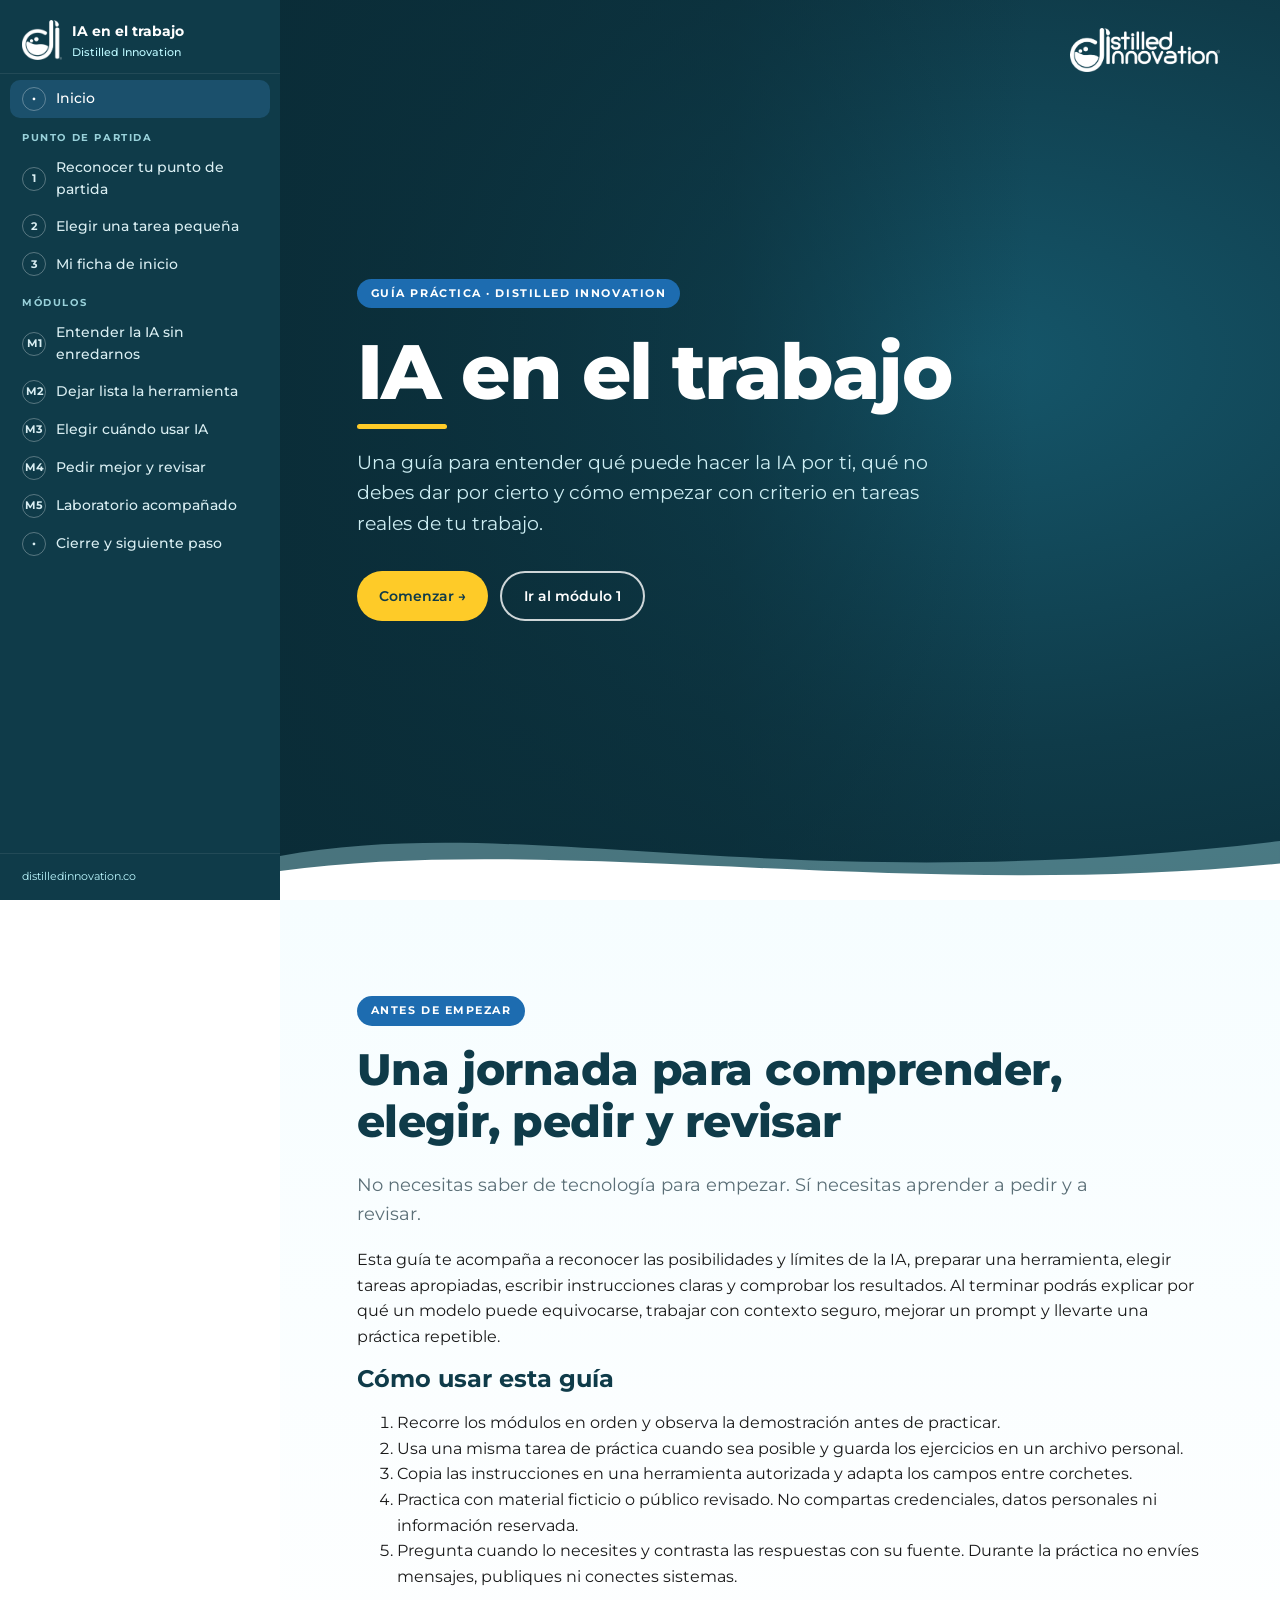
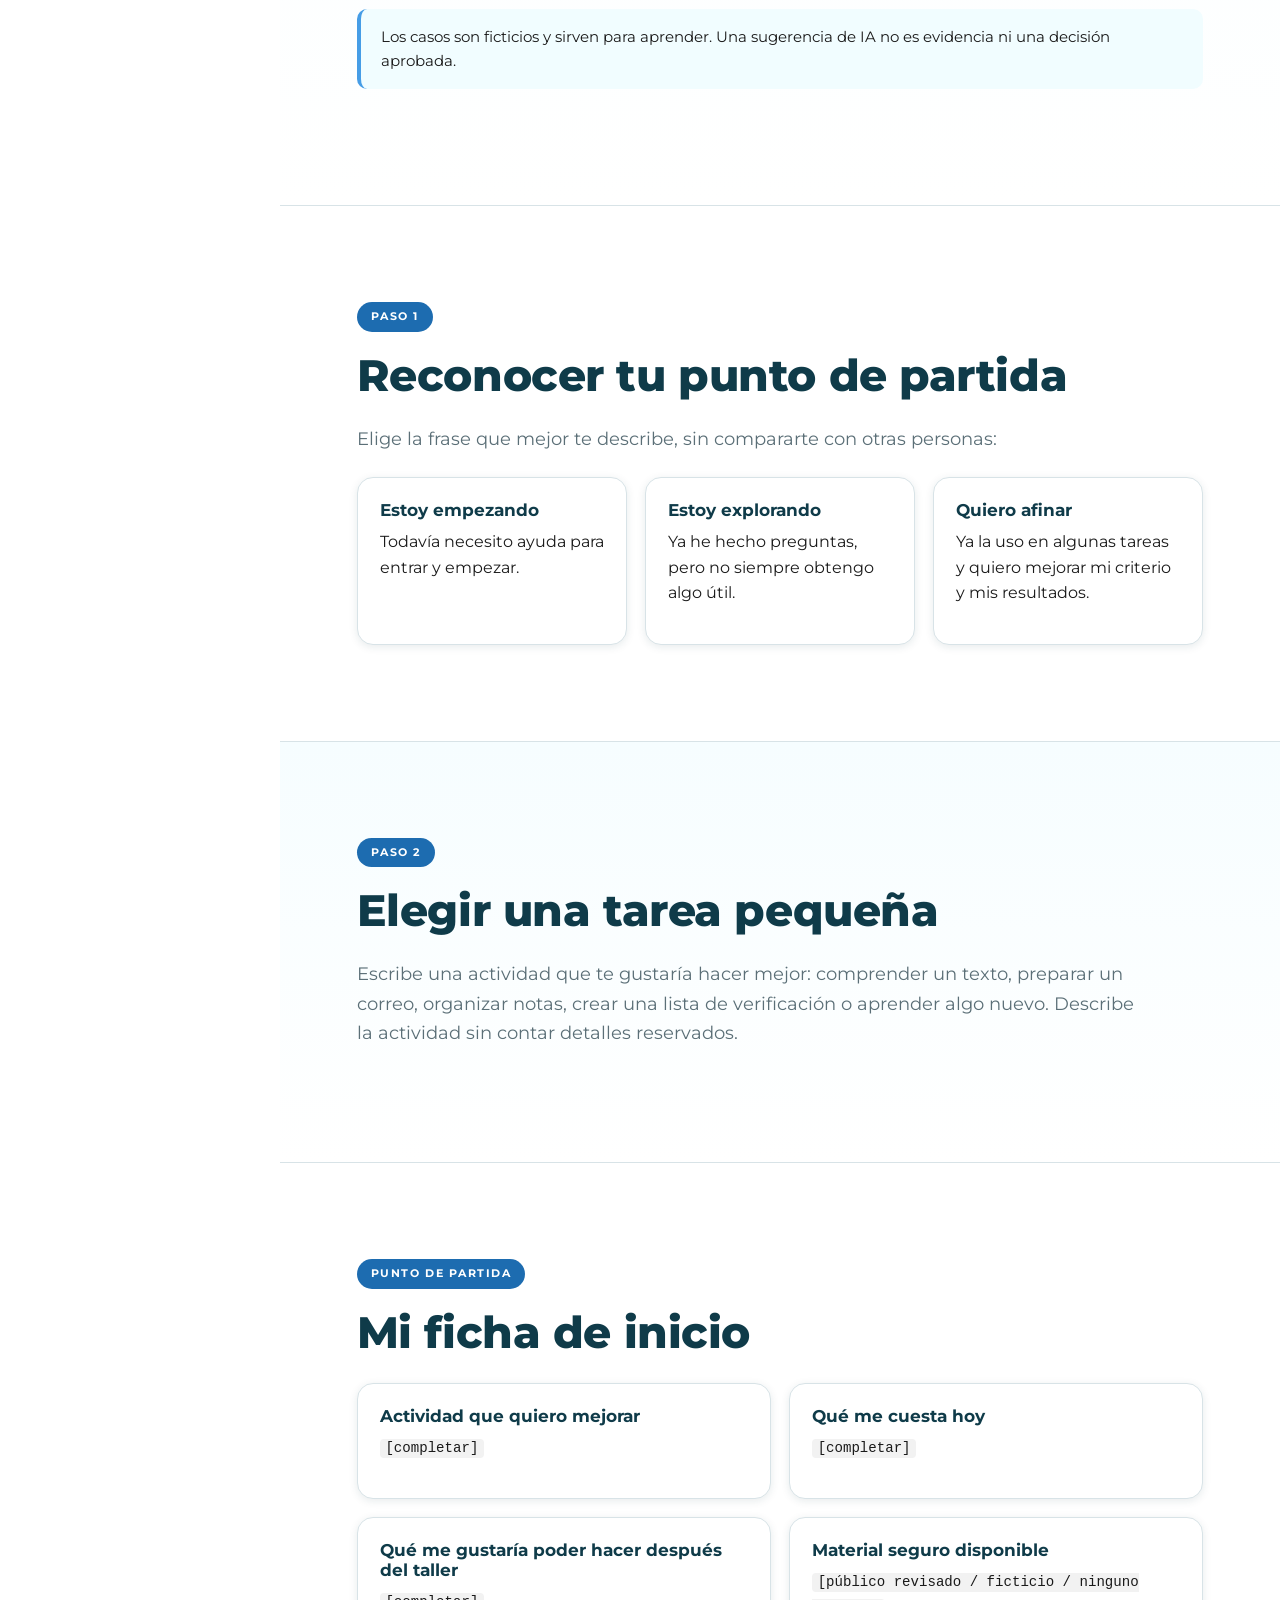
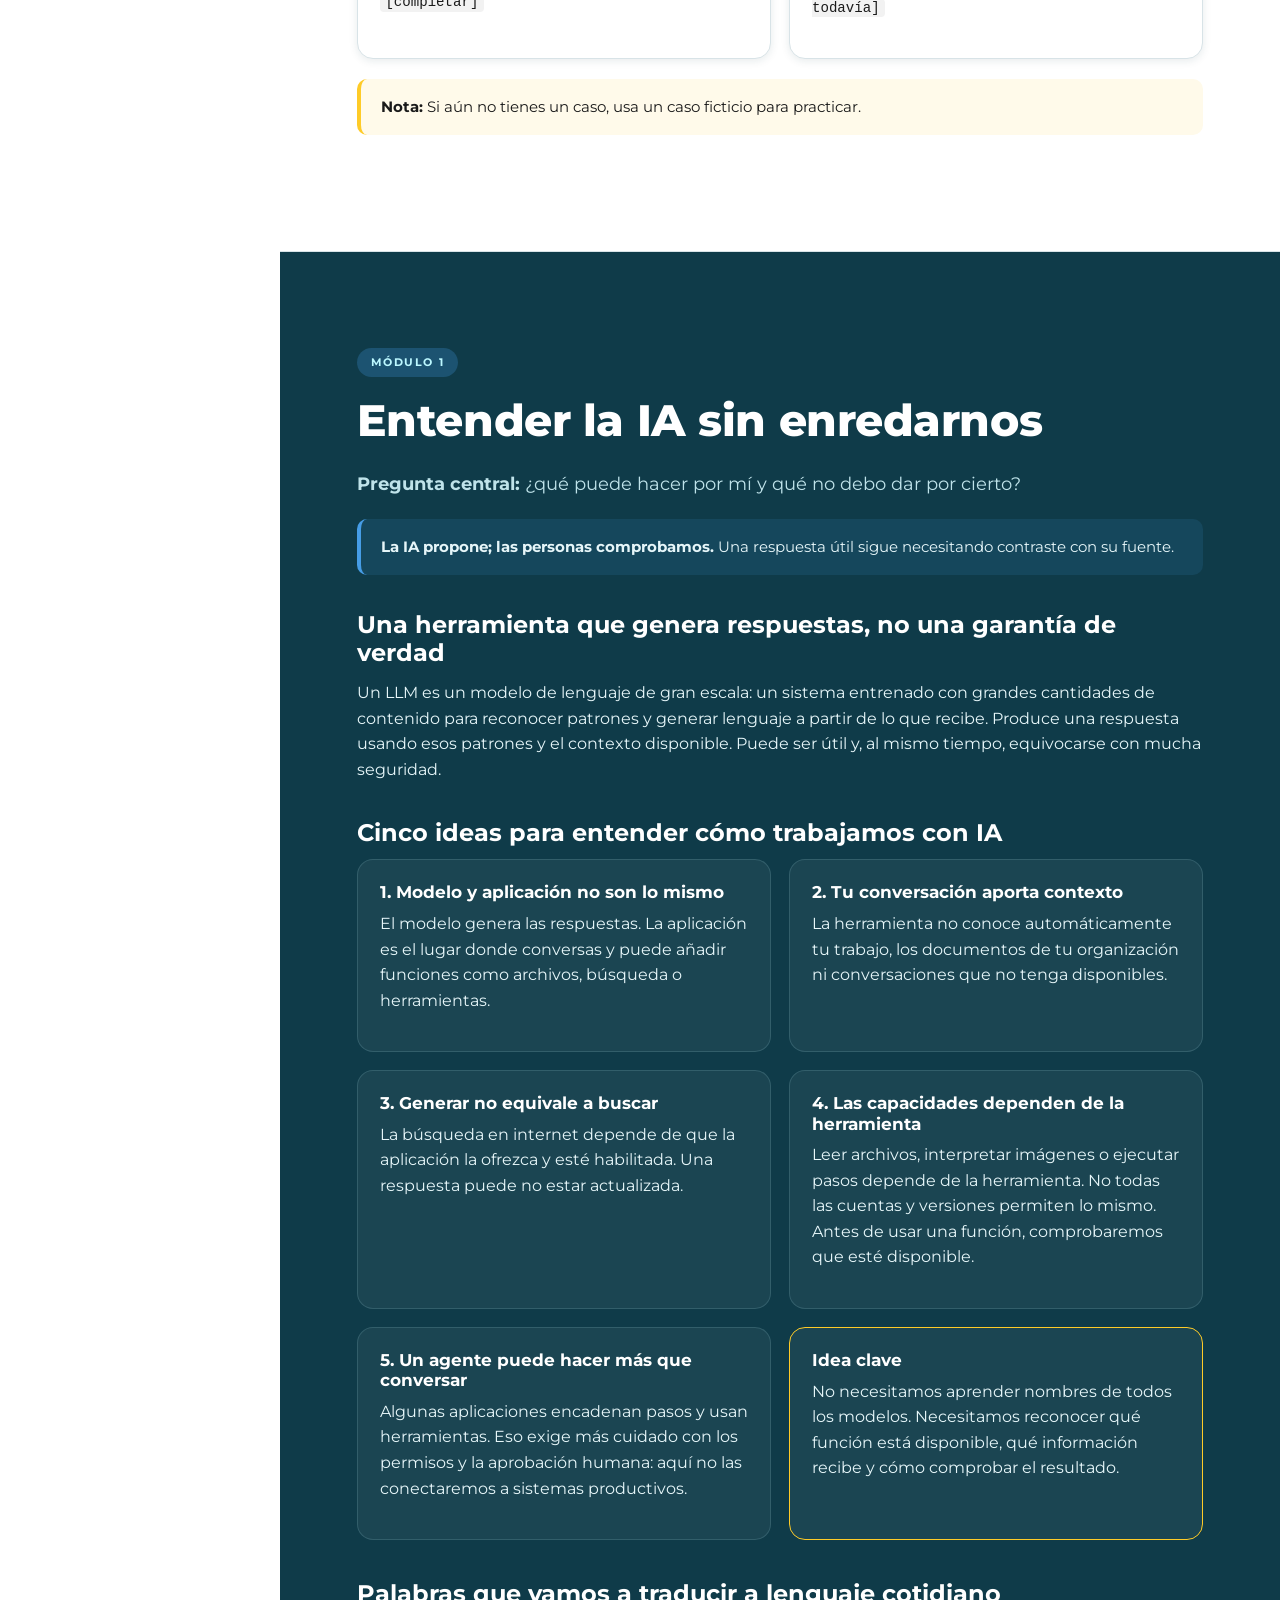
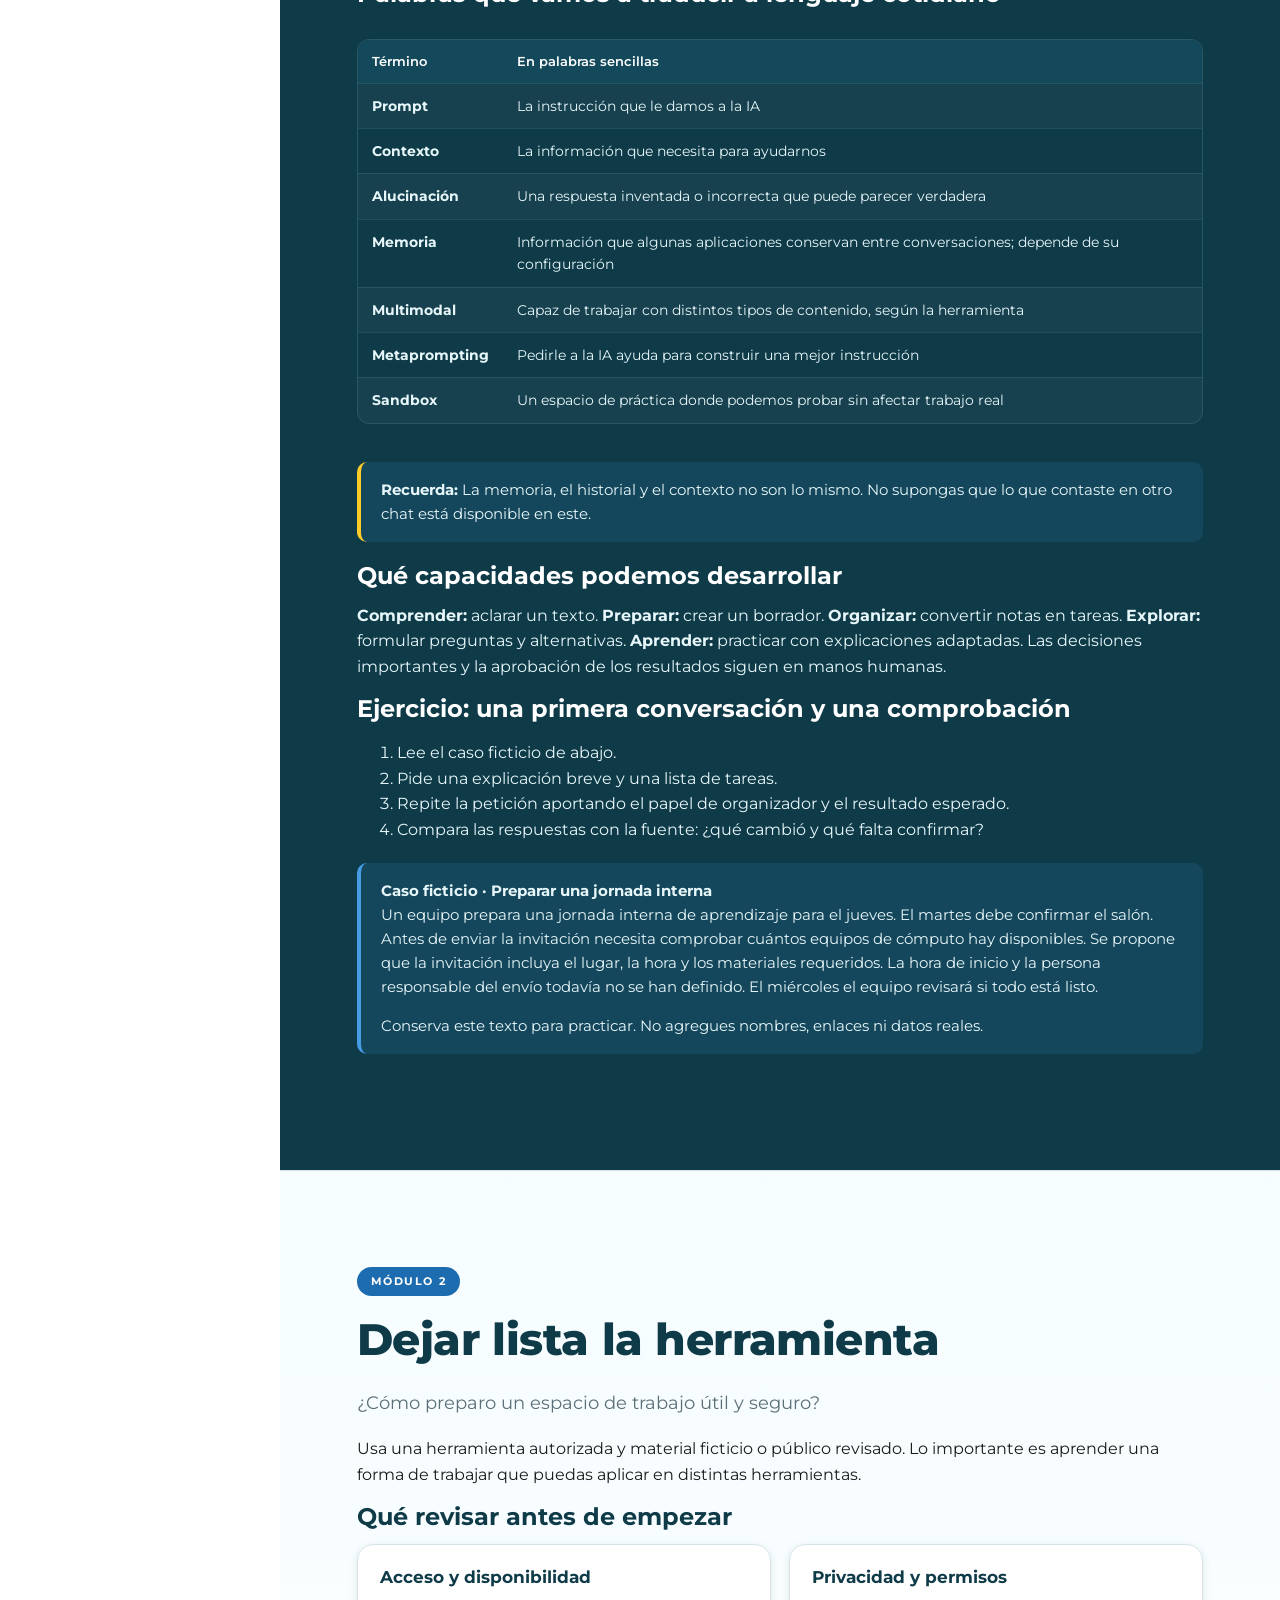
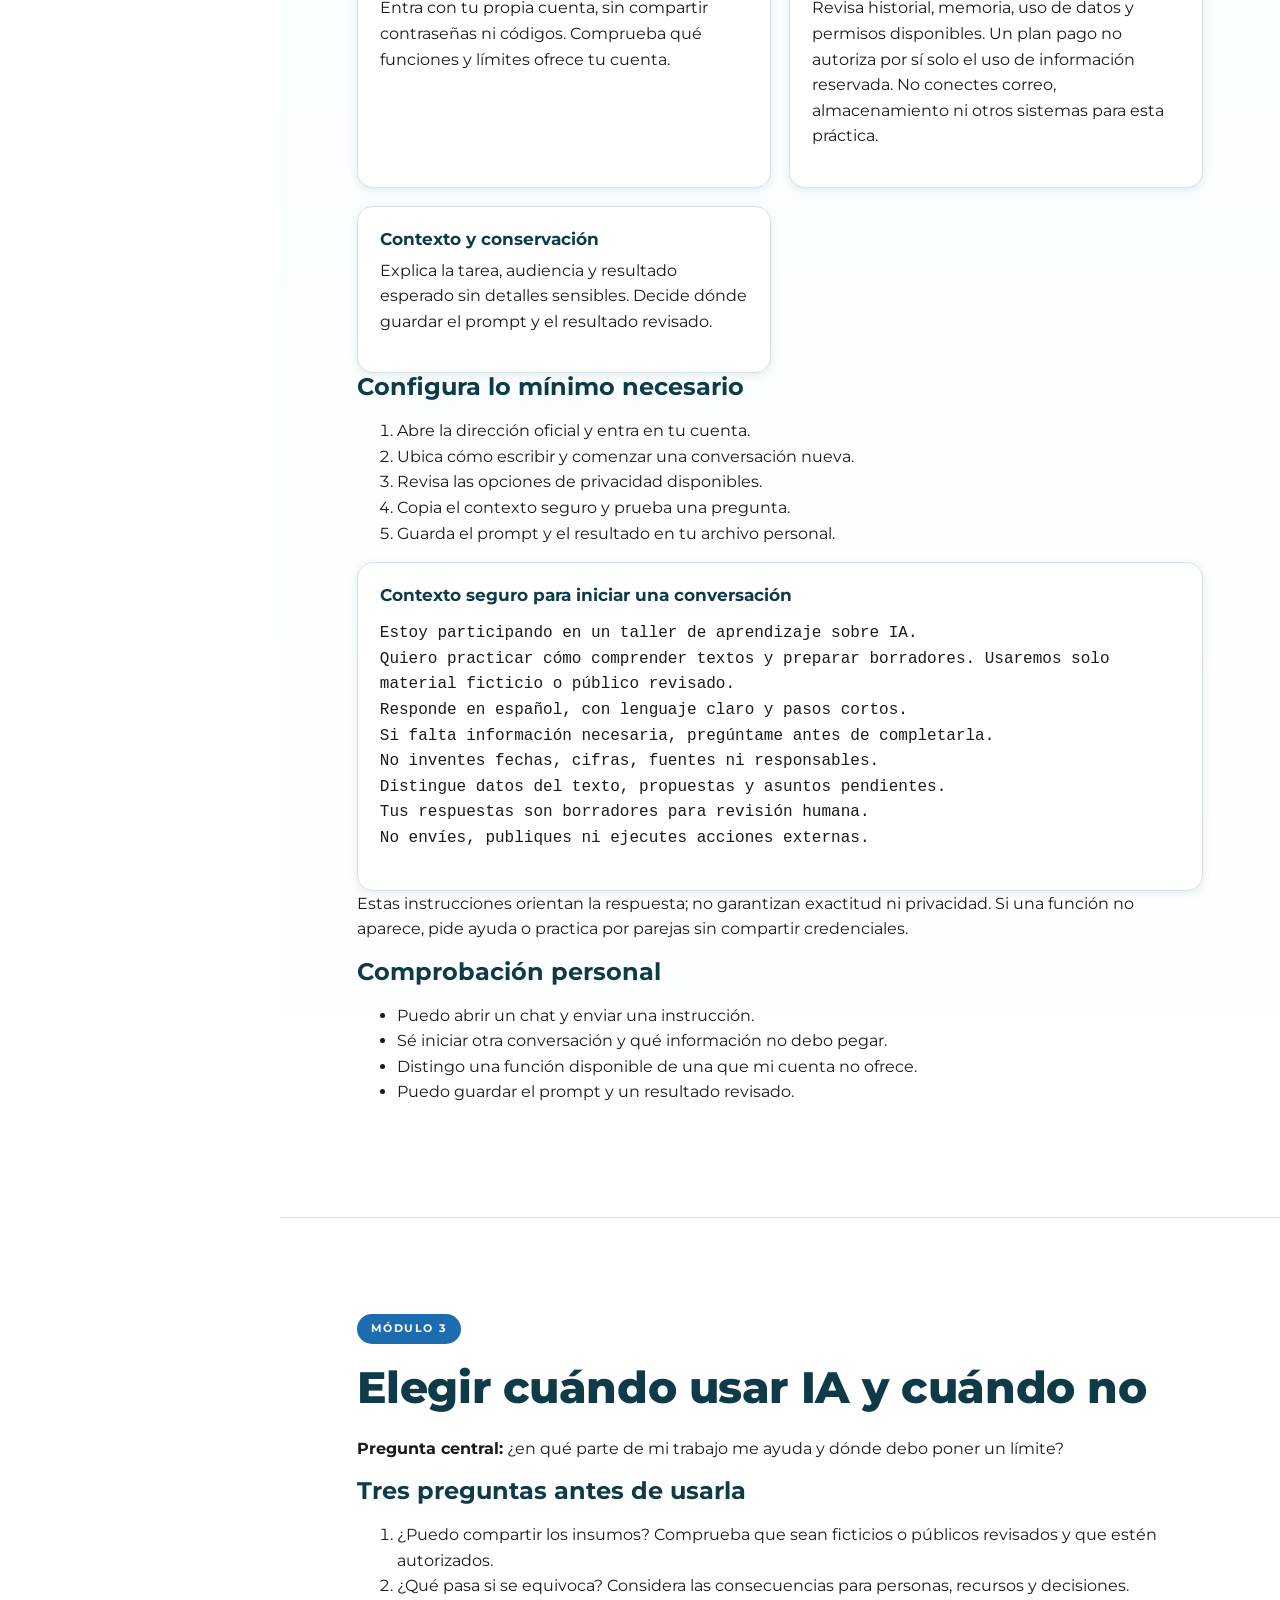
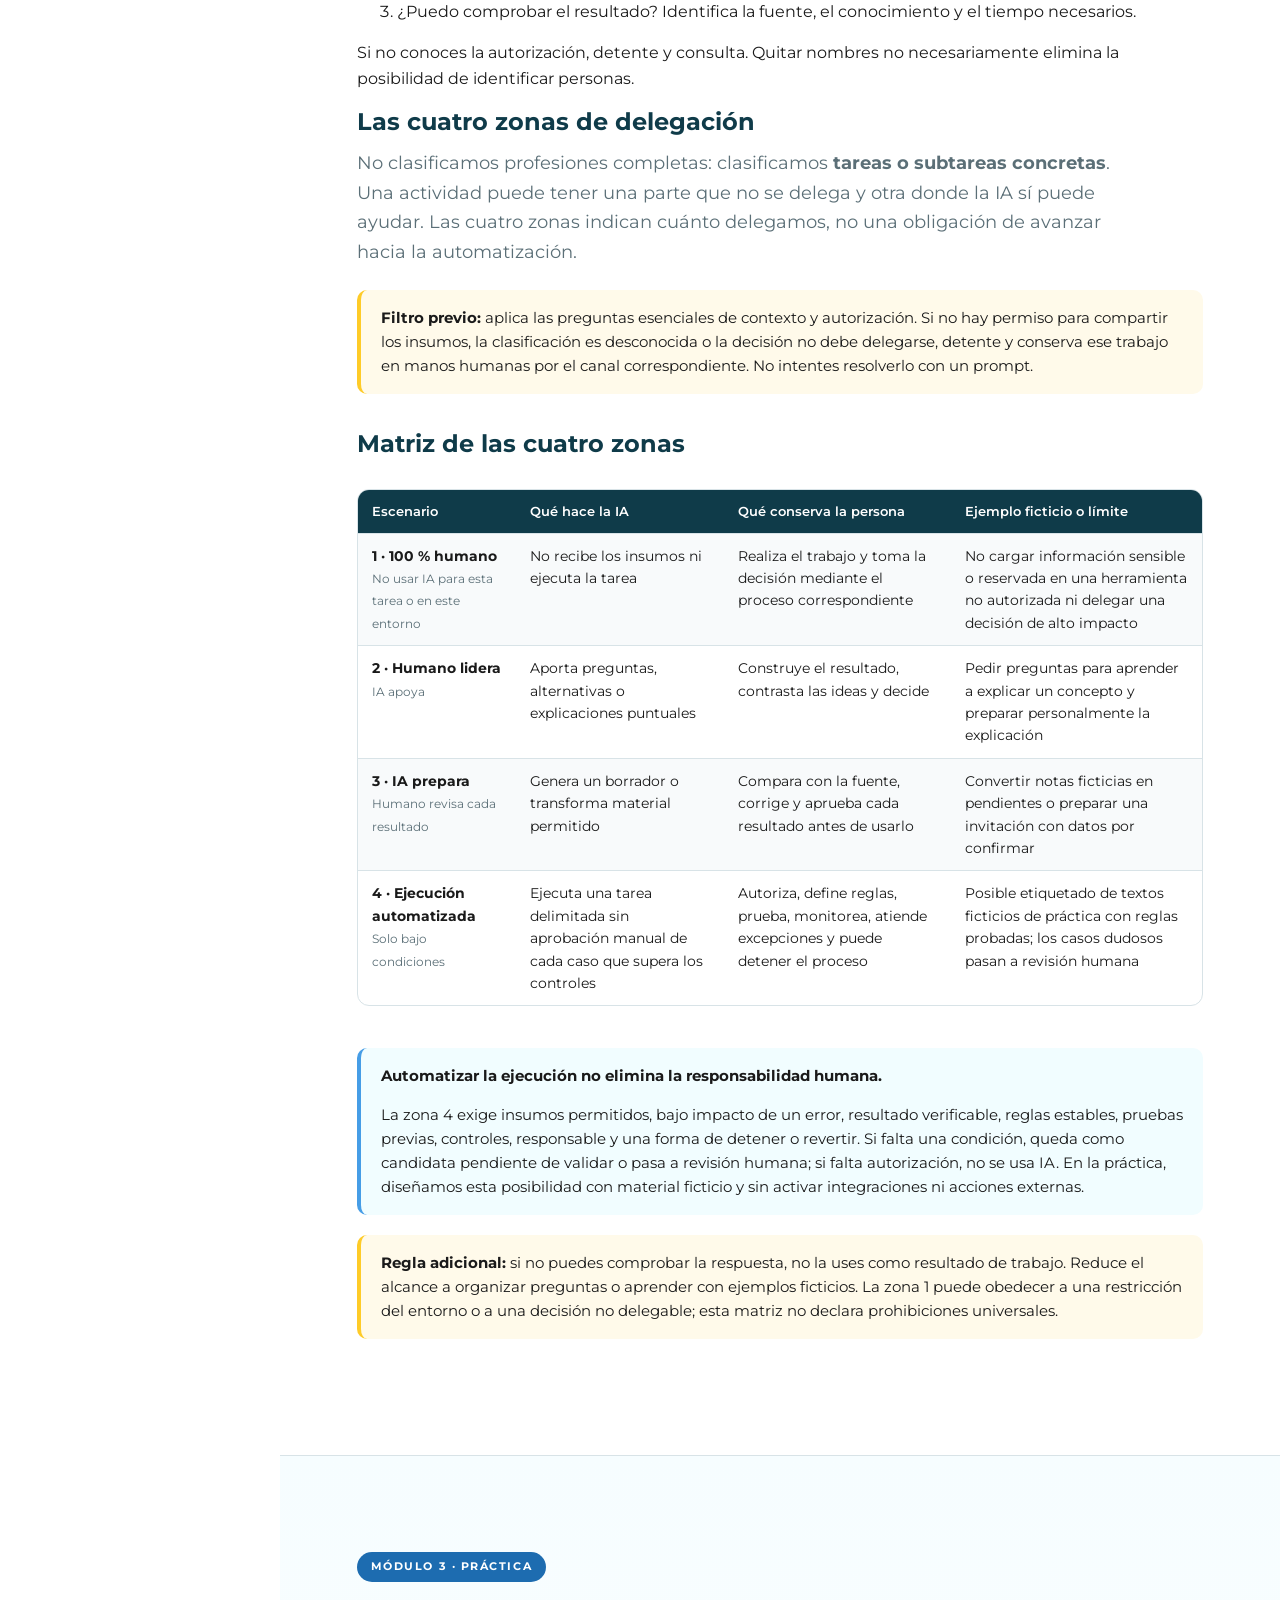
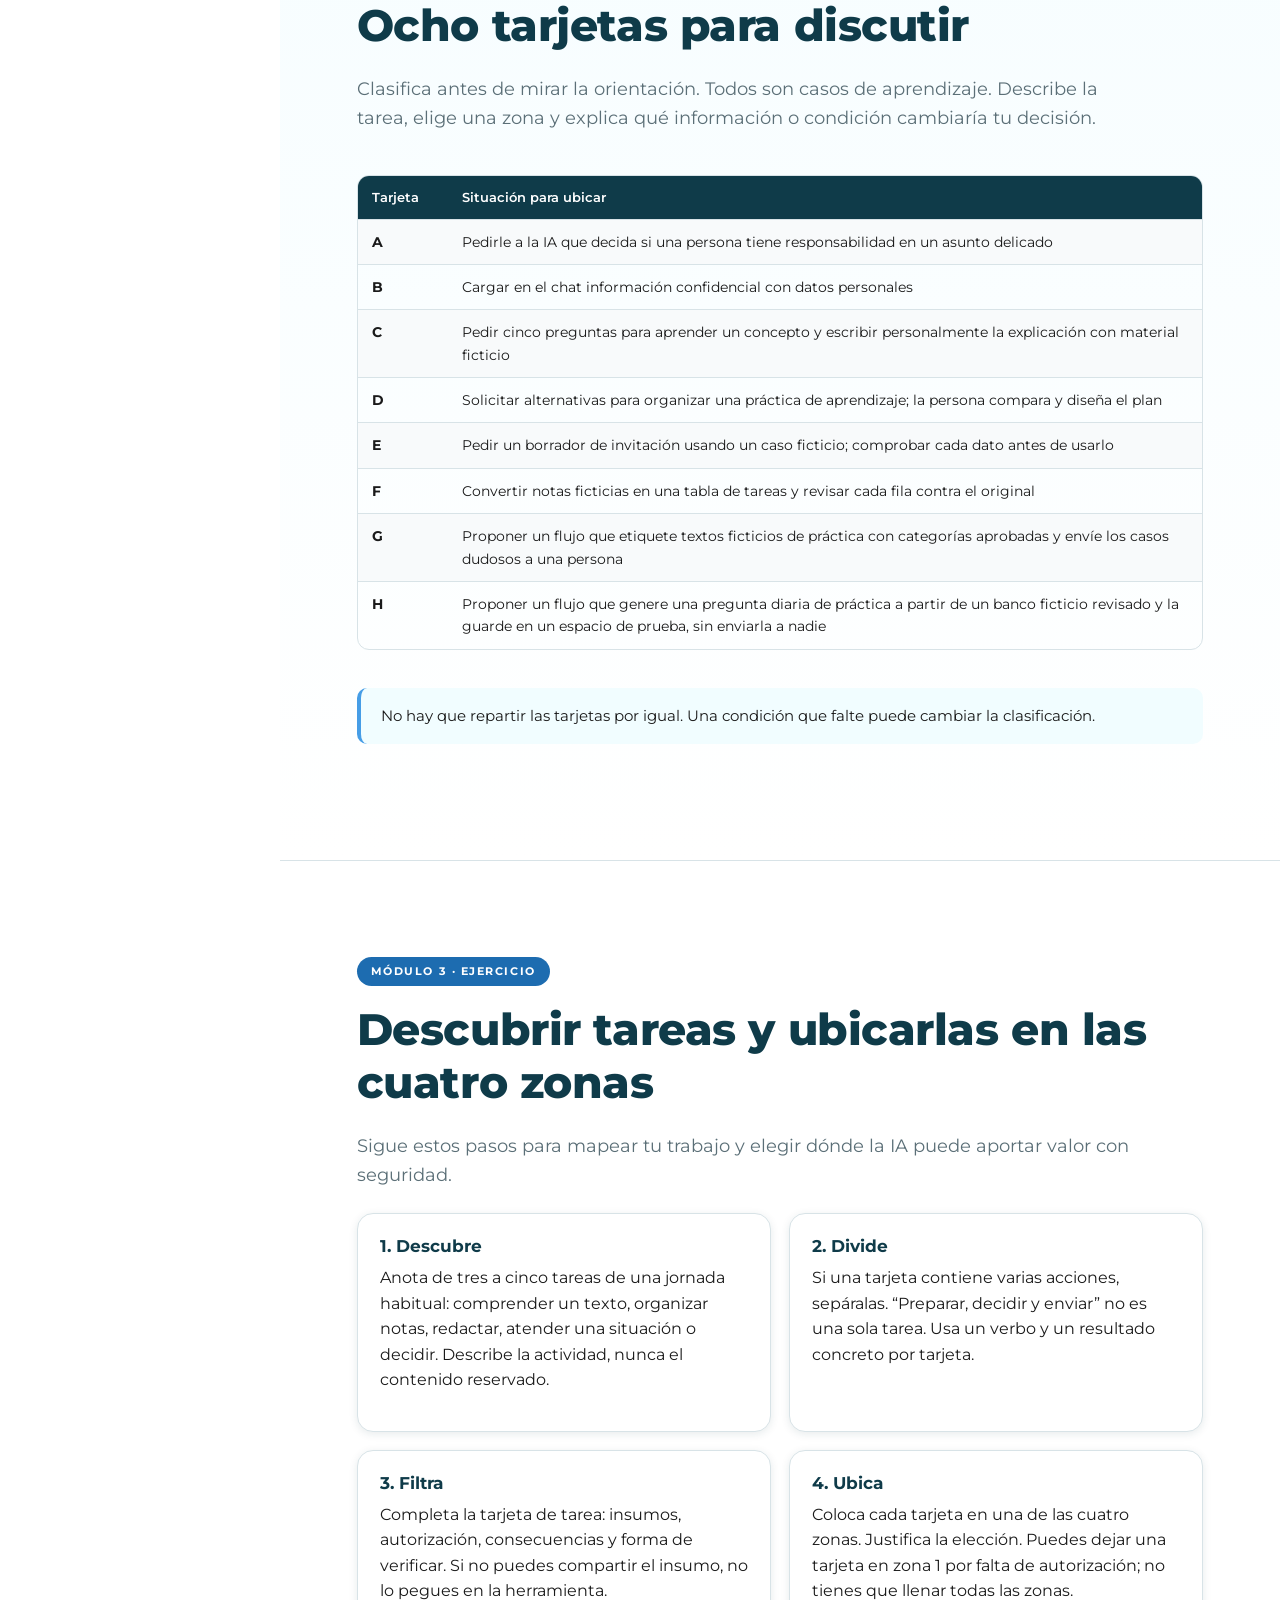
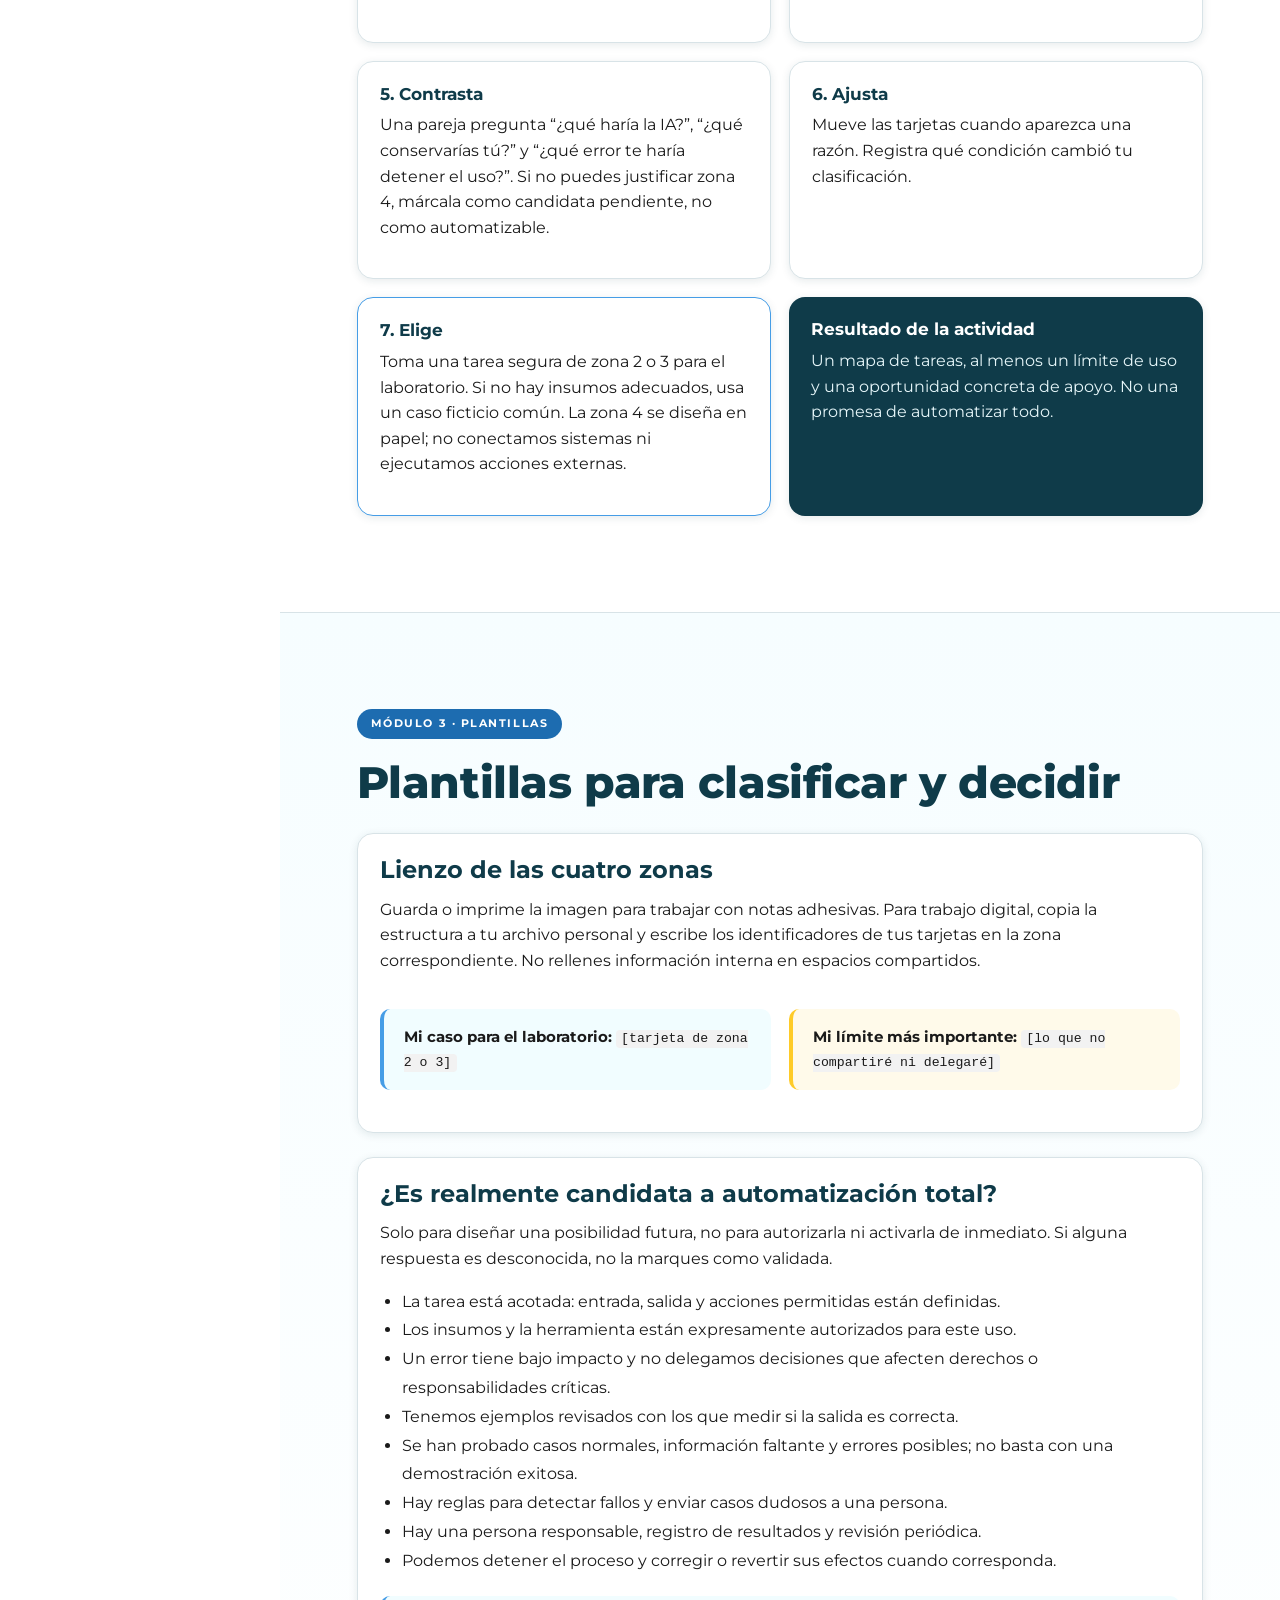
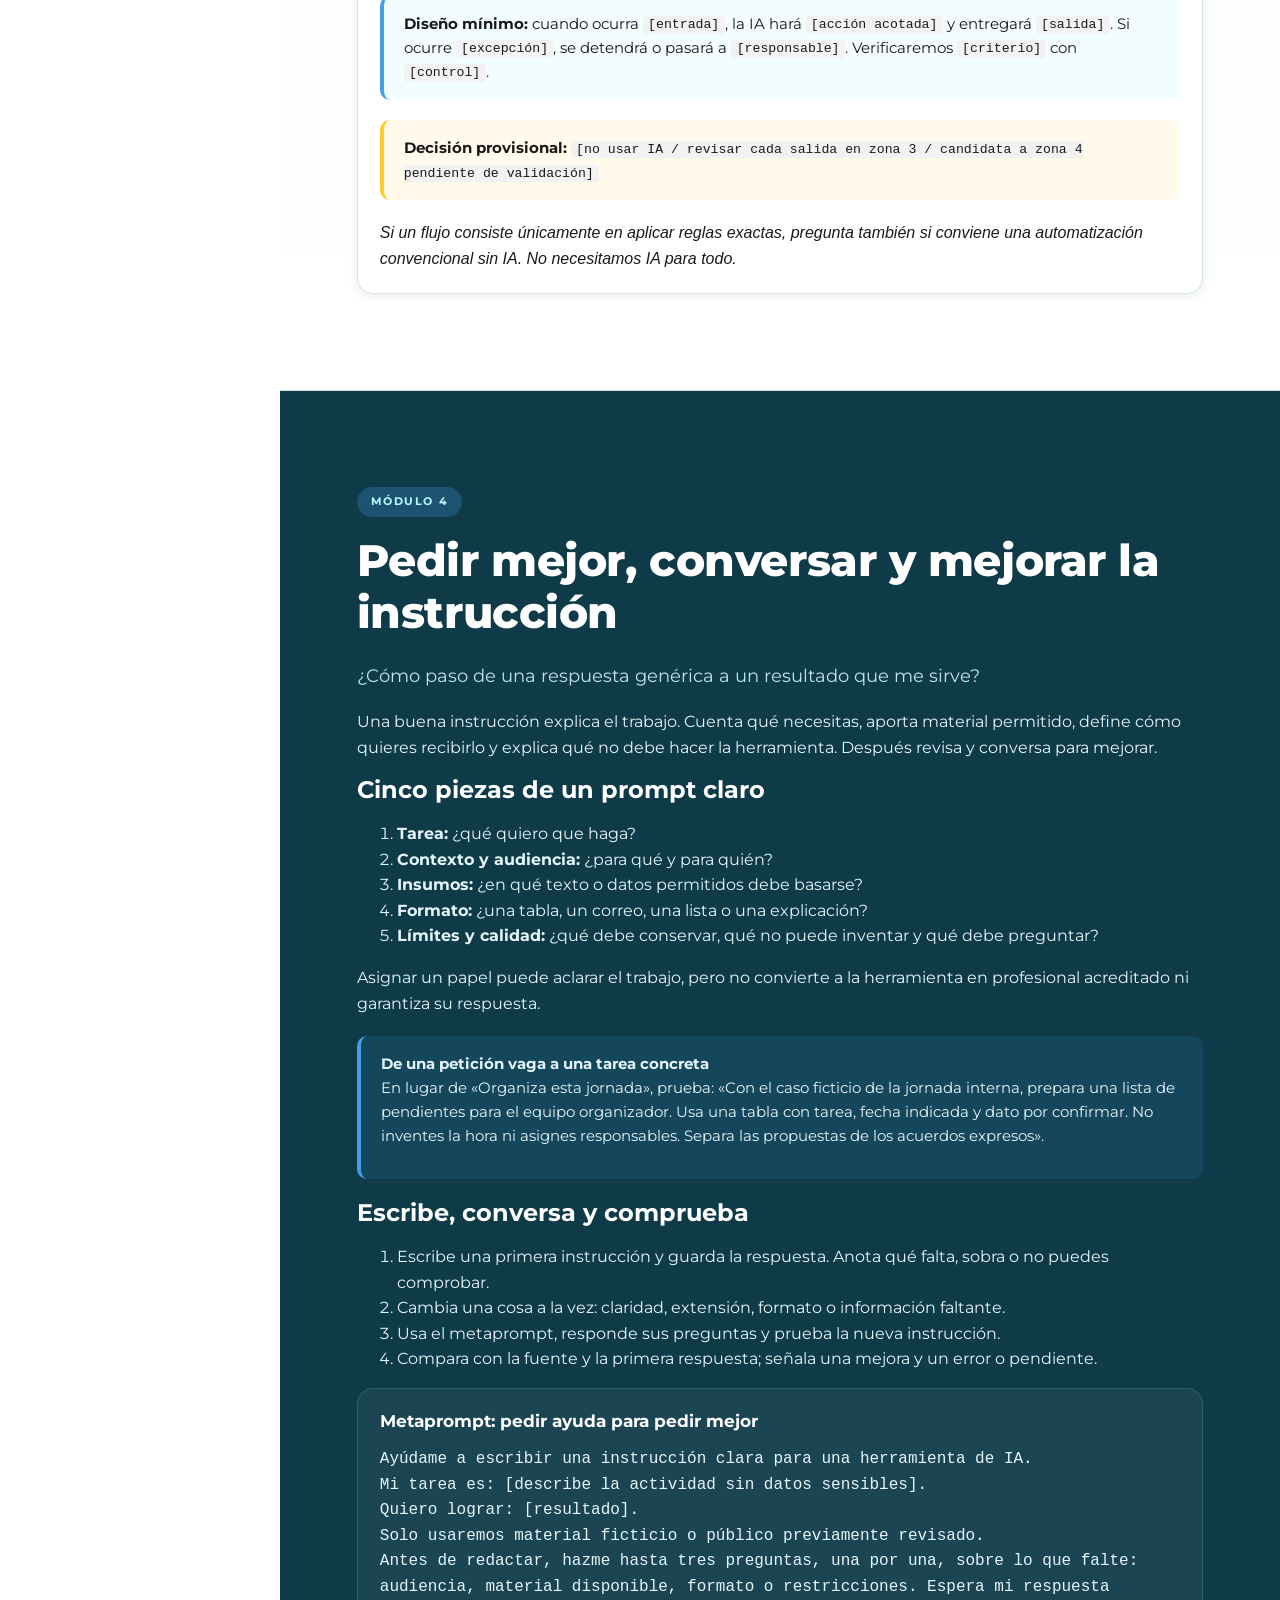
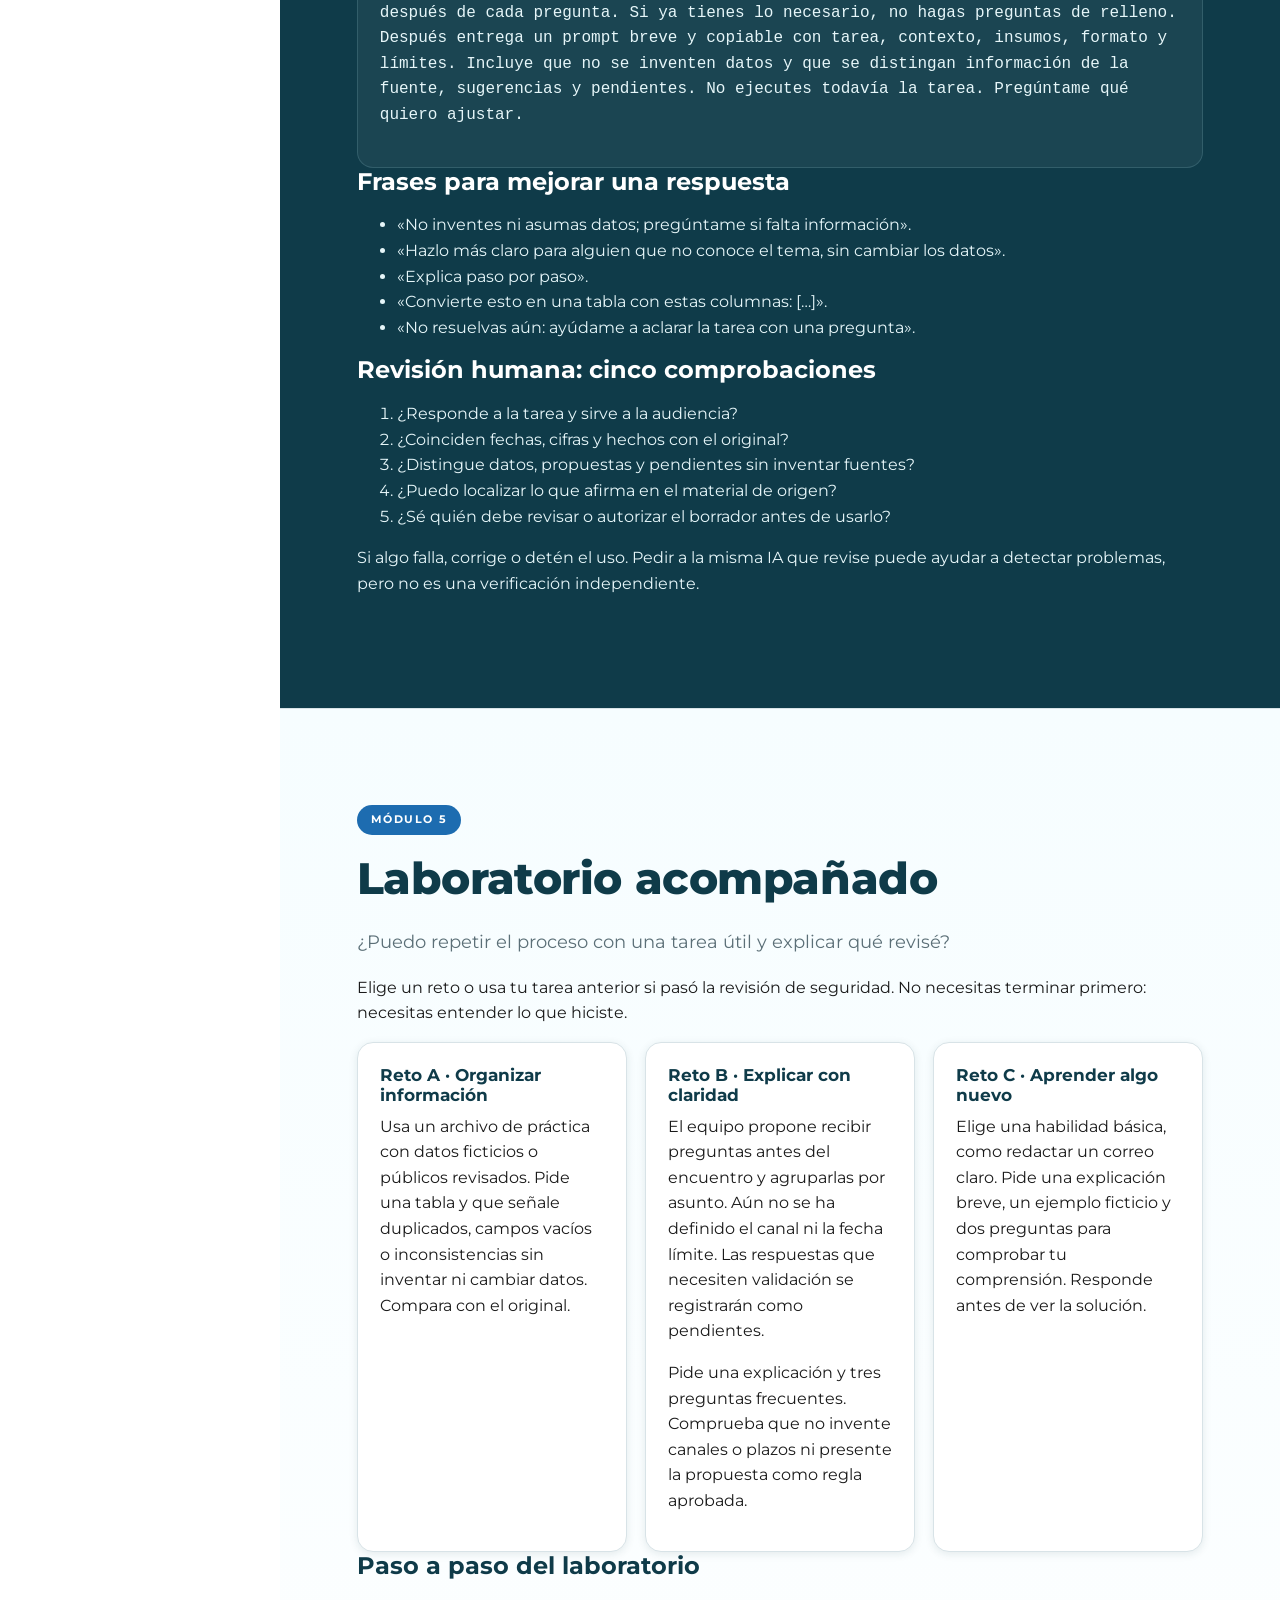
==== commit b8c16c5c: "Complete IA en el trabajo learning guide" ====
--- a/index.html
+++ b/index.html
@@ -26,6 +26,11 @@
     <a href="#ficha"><span class="n">3</span>Mi ficha de inicio</a>
     <div class="sep">Módulos</div>
     <a href="#modulo-1"><span class="n">M1</span>Entender la IA sin enredarnos</a>
+    <a href="#modulo-2"><span class="n">M2</span>Dejar lista la herramienta</a>
+    <a href="#modulo-3"><span class="n">M3</span>Elegir cuándo usar IA</a>
+    <a href="#modulo-4"><span class="n">M4</span>Pedir mejor y revisar</a>
+    <a href="#modulo-5"><span class="n">M5</span>Laboratorio acompañado</a>
+    <a href="#reflexion"><span class="n">•</span>Cierre y siguiente paso</a>
   </nav>
   <div class="foot">distilledinnovation.co</div>
 </aside>
@@ -45,6 +50,14 @@
   <svg class="wave" viewBox="0 0 1440 120" preserveAspectRatio="none" height="90" width="100%"><path d="M0 60 C360 0 720 120 1440 40 V120 H0Z" fill="#BCF8FF" opacity=".35"/><path d="M0 80 C400 30 900 120 1440 70 V120 H0Z" fill="#fff"/></svg>
 </header>
 
+
+<section class="mod tint" id="preparacion"><div class="wrap">
+<span class="eyebrow">Antes de empezar</span><h2>Una jornada para comprender, elegir, pedir y revisar</h2>
+<p class="lead">No necesitas saber de tecnología para empezar. Sí necesitas aprender a pedir y a revisar.</p>
+<p>Esta guía te acompaña a reconocer las posibilidades y límites de la IA, preparar una herramienta, elegir tareas apropiadas, escribir instrucciones claras y comprobar los resultados. Al terminar podrás explicar por qué un modelo puede equivocarse, trabajar con contexto seguro, mejorar un prompt y llevarte una práctica repetible.</p>
+<h3>Cómo usar esta guía</h3><ol><li>Recorre los módulos en orden y observa la demostración antes de practicar.</li><li>Usa una misma tarea de práctica cuando sea posible y guarda los ejercicios en un archivo personal.</li><li>Copia las instrucciones en una herramienta autorizada y adapta los campos entre corchetes.</li><li>Practica con material ficticio o público revisado. No compartas credenciales, datos personales ni información reservada.</li><li>Pregunta cuando lo necesites y contrasta las respuestas con su fuente. Durante la práctica no envíes mensajes, publiques ni conectes sistemas.</li></ol>
+<div class="callout">Los casos son ficticios y sirven para aprender. Una sugerencia de IA no es evidencia ni una decisión aprobada.</div></div></section>
+
 <section class="mod" id="paso-1">
   <div class="wrap">
     <span class="eyebrow">Paso 1</span>
@@ -76,7 +89,7 @@
       <div class="card"><h4>Qué me gustaría poder hacer después del taller</h4><p><code>[completar]</code></p></div>
       <div class="card"><h4>Material seguro disponible</h4><p><code>[público revisado / ficticio / ninguno todavía]</code></p></div>
     </div>
-    <div class="callout y" style="margin-top:20px"><b>Nota:</b> Si aún no tienes un caso, usa el caso ficticio del módulo 1.</div>
+    <div class="callout y" style="margin-top:20px"><b>Nota:</b> Si aún no tienes un caso, usa un caso ficticio para practicar.</div>
   </div>
 </section>
 
@@ -93,7 +106,7 @@
     <h3 style="margin-top:36px">Cinco ideas para entender cómo trabajamos con IA</h3>
     <div class="grid g2">
       <div class="card"><h4>1. Modelo y aplicación no son lo mismo</h4><p>El modelo genera las respuestas. La aplicación es el lugar donde conversas y puede añadir funciones como archivos, búsqueda o herramientas.</p></div>
-      <div class="card"><h4>2. Tu conversación aporta contexto</h4><p>La herramienta no conoce automáticamente tu trabajo, los documentos de tu entidad ni conversaciones que no tenga disponibles.</p></div>
+      <div class="card"><h4>2. Tu conversación aporta contexto</h4><p>La herramienta no conoce automáticamente tu trabajo, los documentos de tu organización ni conversaciones que no tenga disponibles.</p></div>
       <div class="card"><h4>3. Generar no equivale a buscar</h4><p>La búsqueda en internet depende de que la aplicación la ofrezca y esté habilitada. Una respuesta puede no estar actualizada.</p></div>
       <div class="card"><h4>4. Las capacidades dependen de la herramienta</h4><p>Leer archivos, interpretar imágenes o ejecutar pasos depende de la herramienta. No todas las cuentas y versiones permiten lo mismo. Antes de usar una función, comprobaremos que esté disponible.</p></div>
       <div class="card"><h4>5. Un agente puede hacer más que conversar</h4><p>Algunas aplicaciones encadenan pasos y usan herramientas. Eso exige más cuidado con los permisos y la aprobación humana: aquí no las conectaremos a sistemas productivos.</p></div>
@@ -114,8 +127,176 @@
       </table>
     </div>
     <div class="callout y"><b>Recuerda:</b> La memoria, el historial y el contexto no son lo mismo. No supongas que lo que contaste en otro chat está disponible en este.</div>
-  </div>
-</section>
+<h3>Qué capacidades podemos desarrollar</h3><p><b>Comprender:</b> aclarar un texto. <b>Preparar:</b> crear un borrador. <b>Organizar:</b> convertir notas en tareas. <b>Explorar:</b> formular preguntas y alternativas. <b>Aprender:</b> practicar con explicaciones adaptadas. Las decisiones importantes y la aprobación de los resultados siguen en manos humanas.</p>
+<h3>Ejercicio: una primera conversación y una comprobación</h3><ol><li>Lee el caso ficticio de abajo.</li><li>Pide una explicación breve y una lista de tareas.</li><li>Repite la petición aportando el papel de organizador y el resultado esperado.</li><li>Compara las respuestas con la fuente: ¿qué cambió y qué falta confirmar?</li></ol>
+<div class="callout"><b>Caso ficticio · Preparar una jornada interna</b><p>Un equipo prepara una jornada interna de aprendizaje para el jueves. El martes debe confirmar el salón. Antes de enviar la invitación necesita comprobar cuántos equipos de cómputo hay disponibles. Se propone que la invitación incluya el lugar, la hora y los materiales requeridos. La hora de inicio y la persona responsable del envío todavía no se han definido. El miércoles el equipo revisará si todo está listo.</p>Conserva este texto para practicar. No agregues nombres, enlaces ni datos reales.</div>
+
+  </div>
+</section>
+
+
+<section class="mod tint" id="modulo-2"><div class="wrap"><span class="eyebrow">Módulo 2</span><h2>Dejar lista la herramienta</h2><p class="lead">¿Cómo preparo un espacio de trabajo útil y seguro?</p>
+<p>Usa una herramienta autorizada y material ficticio o público revisado. Lo importante es aprender una forma de trabajar que puedas aplicar en distintas herramientas.</p>
+<h3>Qué revisar antes de empezar</h3><div class="grid g2"><div class="card"><h4>Acceso y disponibilidad</h4><p>Entra con tu propia cuenta, sin compartir contraseñas ni códigos. Comprueba qué funciones y límites ofrece tu cuenta.</p></div><div class="card"><h4>Privacidad y permisos</h4><p>Revisa historial, memoria, uso de datos y permisos disponibles. Un plan pago no autoriza por sí solo el uso de información reservada. No conectes correo, almacenamiento ni otros sistemas para esta práctica.</p></div><div class="card"><h4>Contexto y conservación</h4><p>Explica la tarea, audiencia y resultado esperado sin detalles sensibles. Decide dónde guardar el prompt y el resultado revisado.</p></div></div>
+<h3>Configura lo mínimo necesario</h3><ol><li>Abre la dirección oficial y entra en tu cuenta.</li><li>Ubica cómo escribir y comenzar una conversación nueva.</li><li>Revisa las opciones de privacidad disponibles.</li><li>Copia el contexto seguro y prueba una pregunta.</li><li>Guarda el prompt y el resultado en tu archivo personal.</li></ol>
+<div class="card"><h4>Contexto seguro para iniciar una conversación</h4><pre style="white-space:pre-wrap">Estoy participando en un taller de aprendizaje sobre IA.
+Quiero practicar cómo comprender textos y preparar borradores. Usaremos solo material ficticio o público revisado.
+Responde en español, con lenguaje claro y pasos cortos.
+Si falta información necesaria, pregúntame antes de completarla.
+No inventes fechas, cifras, fuentes ni responsables.
+Distingue datos del texto, propuestas y asuntos pendientes.
+Tus respuestas son borradores para revisión humana.
+No envíes, publiques ni ejecutes acciones externas.</pre></div>
+<p>Estas instrucciones orientan la respuesta; no garantizan exactitud ni privacidad. Si una función no aparece, pide ayuda o practica por parejas sin compartir credenciales.</p>
+<h3>Comprobación personal</h3><ul><li>Puedo abrir un chat y enviar una instrucción.</li><li>Sé iniciar otra conversación y qué información no debo pegar.</li><li>Distingo una función disponible de una que mi cuenta no ofrece.</li><li>Puedo guardar el prompt y un resultado revisado.</li></ul></div></section>
+
+<section class="mod" id="modulo-3">
+  <div class="wrap">
+    <span class="eyebrow">Módulo 3</span>
+    <h2>Elegir cuándo usar IA y cuándo no</h2>
+    <p><b>Pregunta central:</b> ¿en qué parte de mi trabajo me ayuda y dónde debo poner un límite?</p>
+    <h3>Tres preguntas antes de usarla</h3><ol><li>¿Puedo compartir los insumos? Comprueba que sean ficticios o públicos revisados y que estén autorizados.</li><li>¿Qué pasa si se equivoca? Considera las consecuencias para personas, recursos y decisiones.</li><li>¿Puedo comprobar el resultado? Identifica la fuente, el conocimiento y el tiempo necesarios.</li></ol><p>Si no conoces la autorización, detente y consulta. Quitar nombres no necesariamente elimina la posibilidad de identificar personas.</p>
+    <h3>Las cuatro zonas de delegación</h3>
+    <p class="lead">No clasificamos profesiones completas: clasificamos <b>tareas o subtareas concretas</b>. Una actividad puede tener una parte que no se delega y otra donde la IA sí puede ayudar. Las cuatro zonas indican cuánto delegamos, no una obligación de avanzar hacia la automatización.</p>
+
+    <div class="callout y" style="margin-top:24px"><b>Filtro previo:</b> aplica las preguntas esenciales de contexto y autorización. Si no hay permiso para compartir los insumos, la clasificación es desconocida o la decisión no debe delegarse, detente y conserva ese trabajo en manos humanas por el canal correspondiente. No intentes resolverlo con un prompt.</div>
+
+    <h3 style="margin-top:36px">Matriz de las cuatro zonas</h3>
+    <div class="tblwrap">
+      <table class="tbl">
+        <tr><th>Escenario</th><th>Qué hace la IA</th><th>Qué conserva la persona</th><th>Ejemplo ficticio o límite</th></tr>
+        <tr>
+          <td><b>1 · 100 % humano</b><br><small class="muted">No usar IA para esta tarea o en este entorno</small></td>
+          <td>No recibe los insumos ni ejecuta la tarea</td>
+          <td>Realiza el trabajo y toma la decisión mediante el proceso correspondiente</td>
+          <td>No cargar información sensible o reservada en una herramienta no autorizada ni delegar una decisión de alto impacto</td>
+        </tr>
+        <tr>
+          <td><b>2 · Humano lidera</b><br><small class="muted">IA apoya</small></td>
+          <td>Aporta preguntas, alternativas o explicaciones puntuales</td>
+          <td>Construye el resultado, contrasta las ideas y decide</td>
+          <td>Pedir preguntas para aprender a explicar un concepto y preparar personalmente la explicación</td>
+        </tr>
+        <tr>
+          <td><b>3 · IA prepara</b><br><small class="muted">Humano revisa cada resultado</small></td>
+          <td>Genera un borrador o transforma material permitido</td>
+          <td>Compara con la fuente, corrige y aprueba cada resultado antes de usarlo</td>
+          <td>Convertir notas ficticias en pendientes o preparar una invitación con datos por confirmar</td>
+        </tr>
+        <tr>
+          <td><b>4 · Ejecución automatizada</b><br><small class="muted">Solo bajo condiciones</small></td>
+          <td>Ejecuta una tarea delimitada sin aprobación manual de cada caso que supera los controles</td>
+          <td>Autoriza, define reglas, prueba, monitorea, atiende excepciones y puede detener el proceso</td>
+          <td>Posible etiquetado de textos ficticios de práctica con reglas probadas; los casos dudosos pasan a revisión humana</td>
+        </tr>
+      </table>
+    </div>
+
+
+    <div class="callout" style="margin-top:24px">
+      <p><b>Automatizar la ejecución no elimina la responsabilidad humana.</b></p>
+      <p style="margin-bottom:0">La zona 4 exige insumos permitidos, bajo impacto de un error, resultado verificable, reglas estables, pruebas previas, controles, responsable y una forma de detener o revertir. Si falta una condición, queda como candidata pendiente de validar o pasa a revisión humana; si falta autorización, no se usa IA. En la práctica, diseñamos esta posibilidad con material ficticio y sin activar integraciones ni acciones externas.</p>
+    </div>
+    <div class="callout y"><b>Regla adicional:</b> si no puedes comprobar la respuesta, no la uses como resultado de trabajo. Reduce el alcance a organizar preguntas o aprender con ejemplos ficticios. La zona 1 puede obedecer a una restricción del entorno o a una decisión no delegable; esta matriz no declara prohibiciones universales.</div>
+  </div>
+</section>
+
+<section class="mod tint" id="modulo-3-tarjetas">
+  <div class="wrap">
+    <span class="eyebrow">Módulo 3 · Práctica</span>
+    <h2>Ocho tarjetas para discutir</h2>
+    <p class="lead">Clasifica antes de mirar la orientación. Todos son casos de aprendizaje. Describe la tarea, elige una zona y explica qué información o condición cambiaría tu decisión.</p>
+    <div class="tblwrap" style="margin-top:24px">
+      <table class="tbl">
+        <tr><th style="width:90px">Tarjeta</th><th>Situación para ubicar</th></tr>
+        <tr><td><b>A</b></td><td>Pedirle a la IA que decida si una persona tiene responsabilidad en un asunto delicado</td></tr>
+        <tr><td><b>B</b></td><td>Cargar en el chat información confidencial con datos personales</td></tr>
+        <tr><td><b>C</b></td><td>Pedir cinco preguntas para aprender un concepto y escribir personalmente la explicación con material ficticio</td></tr>
+        <tr><td><b>D</b></td><td>Solicitar alternativas para organizar una práctica de aprendizaje; la persona compara y diseña el plan</td></tr>
+        <tr><td><b>E</b></td><td>Pedir un borrador de invitación usando un caso ficticio; comprobar cada dato antes de usarlo</td></tr>
+        <tr><td><b>F</b></td><td>Convertir notas ficticias en una tabla de tareas y revisar cada fila contra el original</td></tr>
+        <tr><td><b>G</b></td><td>Proponer un flujo que etiquete textos ficticios de práctica con categorías aprobadas y envíe los casos dudosos a una persona</td></tr>
+        <tr><td><b>H</b></td><td>Proponer un flujo que genere una pregunta diaria de práctica a partir de un banco ficticio revisado y la guarde en un espacio de prueba, sin enviarla a nadie</td></tr>
+      </table>
+    </div>
+    <div class="callout" style="margin-top:20px">No hay que repartir las tarjetas por igual. Una condición que falte puede cambiar la clasificación.</div>
+  </div>
+</section>
+
+<section class="mod" id="modulo-3-ejercicio">
+  <div class="wrap">
+    <span class="eyebrow">Módulo 3 · Ejercicio</span>
+    <h2>Descubrir tareas y ubicarlas en las cuatro zonas</h2>
+    <p class="lead">Sigue estos pasos para mapear tu trabajo y elegir dónde la IA puede aportar valor con seguridad.</p>
+    <div class="grid g2" style="margin-top:24px">
+      <div class="card"><h4>1. Descubre</h4><p>Anota de tres a cinco tareas de una jornada habitual: comprender un texto, organizar notas, redactar, atender una situación o decidir. Describe la actividad, nunca el contenido reservado.</p></div>
+      <div class="card"><h4>2. Divide</h4><p>Si una tarjeta contiene varias acciones, sepáralas. “Preparar, decidir y enviar” no es una sola tarea. Usa un verbo y un resultado concreto por tarjeta.</p></div>
+      <div class="card"><h4>3. Filtra</h4><p>Completa la tarjeta de tarea: insumos, autorización, consecuencias y forma de verificar. Si no puedes compartir el insumo, no lo pegues en la herramienta.</p></div>
+      <div class="card"><h4>4. Ubica</h4><p>Coloca cada tarjeta en una de las cuatro zonas. Justifica la elección. Puedes dejar una tarjeta en zona 1 por falta de autorización; no tienes que llenar todas las zonas.</p></div>
+      <div class="card"><h4>5. Contrasta</h4><p>Una pareja pregunta “¿qué haría la IA?”, “¿qué conservarías tú?” y “¿qué error te haría detener el uso?”. Si no puedes justificar zona 4, márcala como candidata pendiente, no como automatizable.</p></div>
+      <div class="card"><h4>6. Ajusta</h4><p>Mueve las tarjetas cuando aparezca una razón. Registra qué condición cambió tu clasificación.</p></div>
+      <div class="card" style="border-color:var(--blue)"><h4>7. Elige</h4><p>Toma una tarea segura de zona 2 o 3 para el laboratorio. Si no hay insumos adecuados, usa un caso ficticio común. La zona 4 se diseña en papel; no conectamos sistemas ni ejecutamos acciones externas.</p></div>
+      <div class="card teal"><h4>Resultado de la actividad</h4><p>Un mapa de tareas, al menos un límite de uso y una oportunidad concreta de apoyo. No una promesa de automatizar todo.</p></div>
+    </div>
+  </div>
+</section>
+
+<section class="mod tint" id="modulo-3-plantillas">
+  <div class="wrap">
+    <span class="eyebrow">Módulo 3 · Plantillas</span>
+    <h2>Plantillas para clasificar y decidir</h2>
+
+    <div class="card" style="margin-top:24px">
+      <h3>Lienzo de las cuatro zonas</h3>
+      <p>Guarda o imprime la imagen para trabajar con notas adhesivas. Para trabajo digital, copia la estructura a tu archivo personal y escribe los identificadores de tus tarjetas en la zona correspondiente. No rellenes información interna en espacios compartidos.</p>
+      <div class="grid g2" style="margin-top:16px">
+        <div class="callout"><b>Mi caso para el laboratorio:</b> <code>[tarjeta de zona 2 o 3]</code></div>
+        <div class="callout y"><b>Mi límite más importante:</b> <code>[lo que no compartiré ni delegaré]</code></div>
+      </div>
+    </div>
+
+    <div class="card" style="margin-top:24px">
+      <h3>¿Es realmente candidata a automatización total?</h3>
+      <p>Solo para diseñar una posibilidad futura, no para autorizarla ni activarla de inmediato. Si alguna respuesta es desconocida, no la marques como validada.</p>
+      <ul style="margin:16px 0 0;padding-left:22px;line-height:1.8">
+        <li>La tarea está acotada: entrada, salida y acciones permitidas están definidas.</li>
+        <li>Los insumos y la herramienta están expresamente autorizados para este uso.</li>
+        <li>Un error tiene bajo impacto y no delegamos decisiones que afecten derechos o responsabilidades críticas.</li>
+        <li>Tenemos ejemplos revisados con los que medir si la salida es correcta.</li>
+        <li>Se han probado casos normales, información faltante y errores posibles; no basta con una demostración exitosa.</li>
+        <li>Hay reglas para detectar fallos y enviar casos dudosos a una persona.</li>
+        <li>Hay una persona responsable, registro de resultados y revisión periódica.</li>
+        <li>Podemos detener el proceso y corregir o revertir sus efectos cuando corresponda.</li>
+      </ul>
+      <div class="callout" style="margin-top:20px"><b>Diseño mínimo:</b> cuando ocurra <code>[entrada]</code>, la IA hará <code>[acción acotada]</code> y entregará <code>[salida]</code>. Si ocurre <code>[excepción]</code>, se detendrá o pasará a <code>[responsable]</code>. Verificaremos <code>[criterio]</code> con <code>[control]</code>.</div>
+      <div class="callout y"><b>Decisión provisional:</b> <code>[no usar IA / revisar cada salida en zona 3 / candidata a zona 4 pendiente de validación]</code></div>
+      <p style="margin-bottom:0"><i>Si un flujo consiste únicamente en aplicar reglas exactas, pregunta también si conviene una automatización convencional sin IA. No necesitamos IA para todo.</i></p>
+    </div>
+  </div>
+</section>
+
+
+<section class="mod dark" id="modulo-4"><div class="wrap"><span class="eyebrow">Módulo 4</span><h2>Pedir mejor, conversar y mejorar la instrucción</h2><p class="lead">¿Cómo paso de una respuesta genérica a un resultado que me sirve?</p>
+<p>Una buena instrucción explica el trabajo. Cuenta qué necesitas, aporta material permitido, define cómo quieres recibirlo y explica qué no debe hacer la herramienta. Después revisa y conversa para mejorar.</p>
+<h3>Cinco piezas de un prompt claro</h3><ol><li><b>Tarea:</b> ¿qué quiero que haga?</li><li><b>Contexto y audiencia:</b> ¿para qué y para quién?</li><li><b>Insumos:</b> ¿en qué texto o datos permitidos debe basarse?</li><li><b>Formato:</b> ¿una tabla, un correo, una lista o una explicación?</li><li><b>Límites y calidad:</b> ¿qué debe conservar, qué no puede inventar y qué debe preguntar?</li></ol><p>Asignar un papel puede aclarar el trabajo, pero no convierte a la herramienta en profesional acreditado ni garantiza su respuesta.</p>
+<div class="callout"><b>De una petición vaga a una tarea concreta</b><p>En lugar de «Organiza esta jornada», prueba: «Con el caso ficticio de la jornada interna, prepara una lista de pendientes para el equipo organizador. Usa una tabla con tarea, fecha indicada y dato por confirmar. No inventes la hora ni asignes responsables. Separa las propuestas de los acuerdos expresos».</p></div>
+<h3>Escribe, conversa y comprueba</h3><ol><li>Escribe una primera instrucción y guarda la respuesta. Anota qué falta, sobra o no puedes comprobar.</li><li>Cambia una cosa a la vez: claridad, extensión, formato o información faltante.</li><li>Usa el metaprompt, responde sus preguntas y prueba la nueva instrucción.</li><li>Compara con la fuente y la primera respuesta; señala una mejora y un error o pendiente.</li></ol>
+<div class="card"><h4>Metaprompt: pedir ayuda para pedir mejor</h4><pre style="white-space:pre-wrap">Ayúdame a escribir una instrucción clara para una herramienta de IA.
+Mi tarea es: [describe la actividad sin datos sensibles].
+Quiero lograr: [resultado].
+Solo usaremos material ficticio o público previamente revisado.
+Antes de redactar, hazme hasta tres preguntas, una por una, sobre lo que falte: audiencia, material disponible, formato o restricciones. Espera mi respuesta después de cada pregunta. Si ya tienes lo necesario, no hagas preguntas de relleno.
+Después entrega un prompt breve y copiable con tarea, contexto, insumos, formato y límites. Incluye que no se inventen datos y que se distingan información de la fuente, sugerencias y pendientes. No ejecutes todavía la tarea. Pregúntame qué quiero ajustar.</pre></div>
+<h3>Frases para mejorar una respuesta</h3><ul><li>«No inventes ni asumas datos; pregúntame si falta información».</li><li>«Hazlo más claro para alguien que no conoce el tema, sin cambiar los datos».</li><li>«Explica paso por paso».</li><li>«Convierte esto en una tabla con estas columnas: […]».</li><li>«No resuelvas aún: ayúdame a aclarar la tarea con una pregunta».</li></ul>
+<h3>Revisión humana: cinco comprobaciones</h3><ol><li>¿Responde a la tarea y sirve a la audiencia?</li><li>¿Coinciden fechas, cifras y hechos con el original?</li><li>¿Distingue datos, propuestas y pendientes sin inventar fuentes?</li><li>¿Puedo localizar lo que afirma en el material de origen?</li><li>¿Sé quién debe revisar o autorizar el borrador antes de usarlo?</li></ol><p>Si algo falla, corrige o detén el uso. Pedir a la misma IA que revise puede ayudar a detectar problemas, pero no es una verificación independiente.</p></div></section>
+<section class="mod tint" id="modulo-5"><div class="wrap"><span class="eyebrow">Módulo 5</span><h2>Laboratorio acompañado</h2><p class="lead">¿Puedo repetir el proceso con una tarea útil y explicar qué revisé?</p><p>Elige un reto o usa tu tarea anterior si pasó la revisión de seguridad. No necesitas terminar primero: necesitas entender lo que hiciste.</p>
+<div class="grid g3"><div class="card"><h4>Reto A · Organizar información</h4><p>Usa un archivo de práctica con datos ficticios o públicos revisados. Pide una tabla y que señale duplicados, campos vacíos o inconsistencias sin inventar ni cambiar datos. Compara con el original.</p></div><div class="card"><h4>Reto B · Explicar con claridad</h4><p>El equipo propone recibir preguntas antes del encuentro y agruparlas por asunto. Aún no se ha definido el canal ni la fecha límite. Las respuestas que necesiten validación se registrarán como pendientes.</p><p>Pide una explicación y tres preguntas frecuentes. Comprueba que no invente canales o plazos ni presente la propuesta como regla aprobada.</p></div><div class="card"><h4>Reto C · Aprender algo nuevo</h4><p>Elige una habilidad básica, como redactar un correo claro. Pide una explicación breve, un ejemplo ficticio y dos preguntas para comprobar tu comprensión. Responde antes de ver la solución.</p></div></div>
+<h3>Paso a paso del laboratorio</h3><ol><li><b>Elegir y delimitar:</b> define el resultado y comprueba insumos y riesgos.</li><li><b>Probar:</b> escribe tu prompt y obtén una primera versión.</li><li><b>Revisar y mejorar:</b> coteja con el original, corrige y vuelve a probar.</li><li><b>Intercambiar:</b> muestra fuente, prompt y respuesta a una pareja para detectar errores u omisiones.</li><li><b>Guardar:</b> conserva la versión revisada y registra lo aprendido.</li></ol>
+<div class="card"><h4>Trabaja con IA: identifica una oportunidad segura</h4><pre style="white-space:pre-wrap">Actúa como facilitador para identificar oportunidades de apoyo con IA en mi trabajo. Entrevístame con una pregunta a la vez y espera mi respuesta.
+Pregunta por mi rol, tareas frecuentes, resultado esperado, insumos y herramientas autorizadas, consecuencias de un error y cómo comprobaría el resultado. No solicites datos personales ni información confidencial.
+Resume las tareas y clasifícalas: zona 1, trabajo humano; zona 2, persona lidera e IA apoya; zona 3, IA prepara y una persona revisa cada resultado; zona 4, posible automatización únicamente con autorización, bajo impacto, pruebas y supervisión. Si falta información, indica que está pendiente y pregunta.
+Ayúdame a elegir una tarea segura de zona 2 o 3. Termina con un plan breve de prueba, un criterio observable de éxito, una lista de revisión humana y un prompt reutilizable. No inventes datos ni ejecutes acciones externas.</pre></div></div></section>
+<section class="mod" id="reflexion"><div class="wrap"><span class="eyebrow">Cierre</span><h2>Lo que ahora puedo hacer</h2><ol><li><b>Reflexiona:</b> vuelve a tu ficha de inicio. ¿Qué puedes hacer ahora con menos ayuda? ¿Qué duda sigue abierta?</li><li><b>Comparte voluntariamente:</b> ¿qué resultó útil, qué te sorprendió y dónde no usarías IA?</li><li><b>Próximo paso:</b> elige una actividad pequeña para repetir con insumos permitidos y una comprobación clara.</li></ol></div></section>
 
 <section class="mod" id="cierre" style="padding-top:56px;padding-bottom:56px">
   <div class="wrap" style="text-align:center">
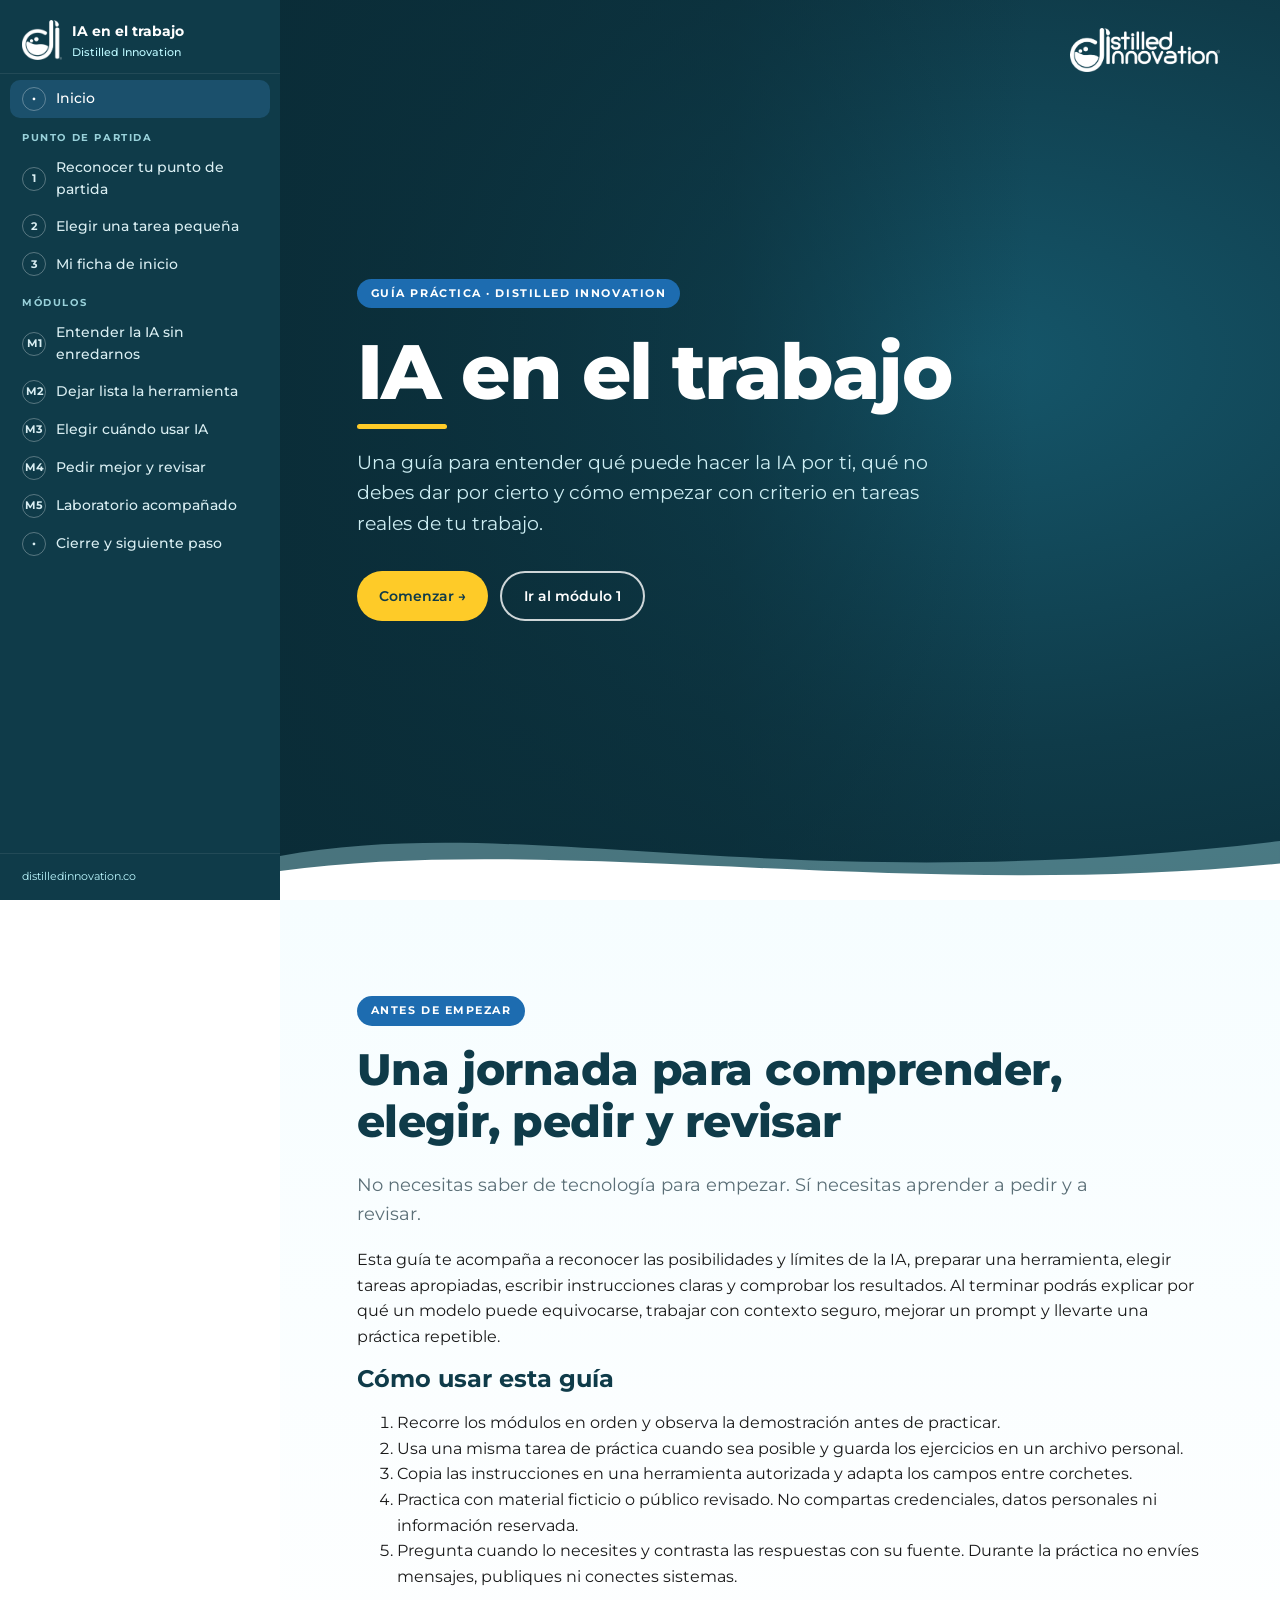
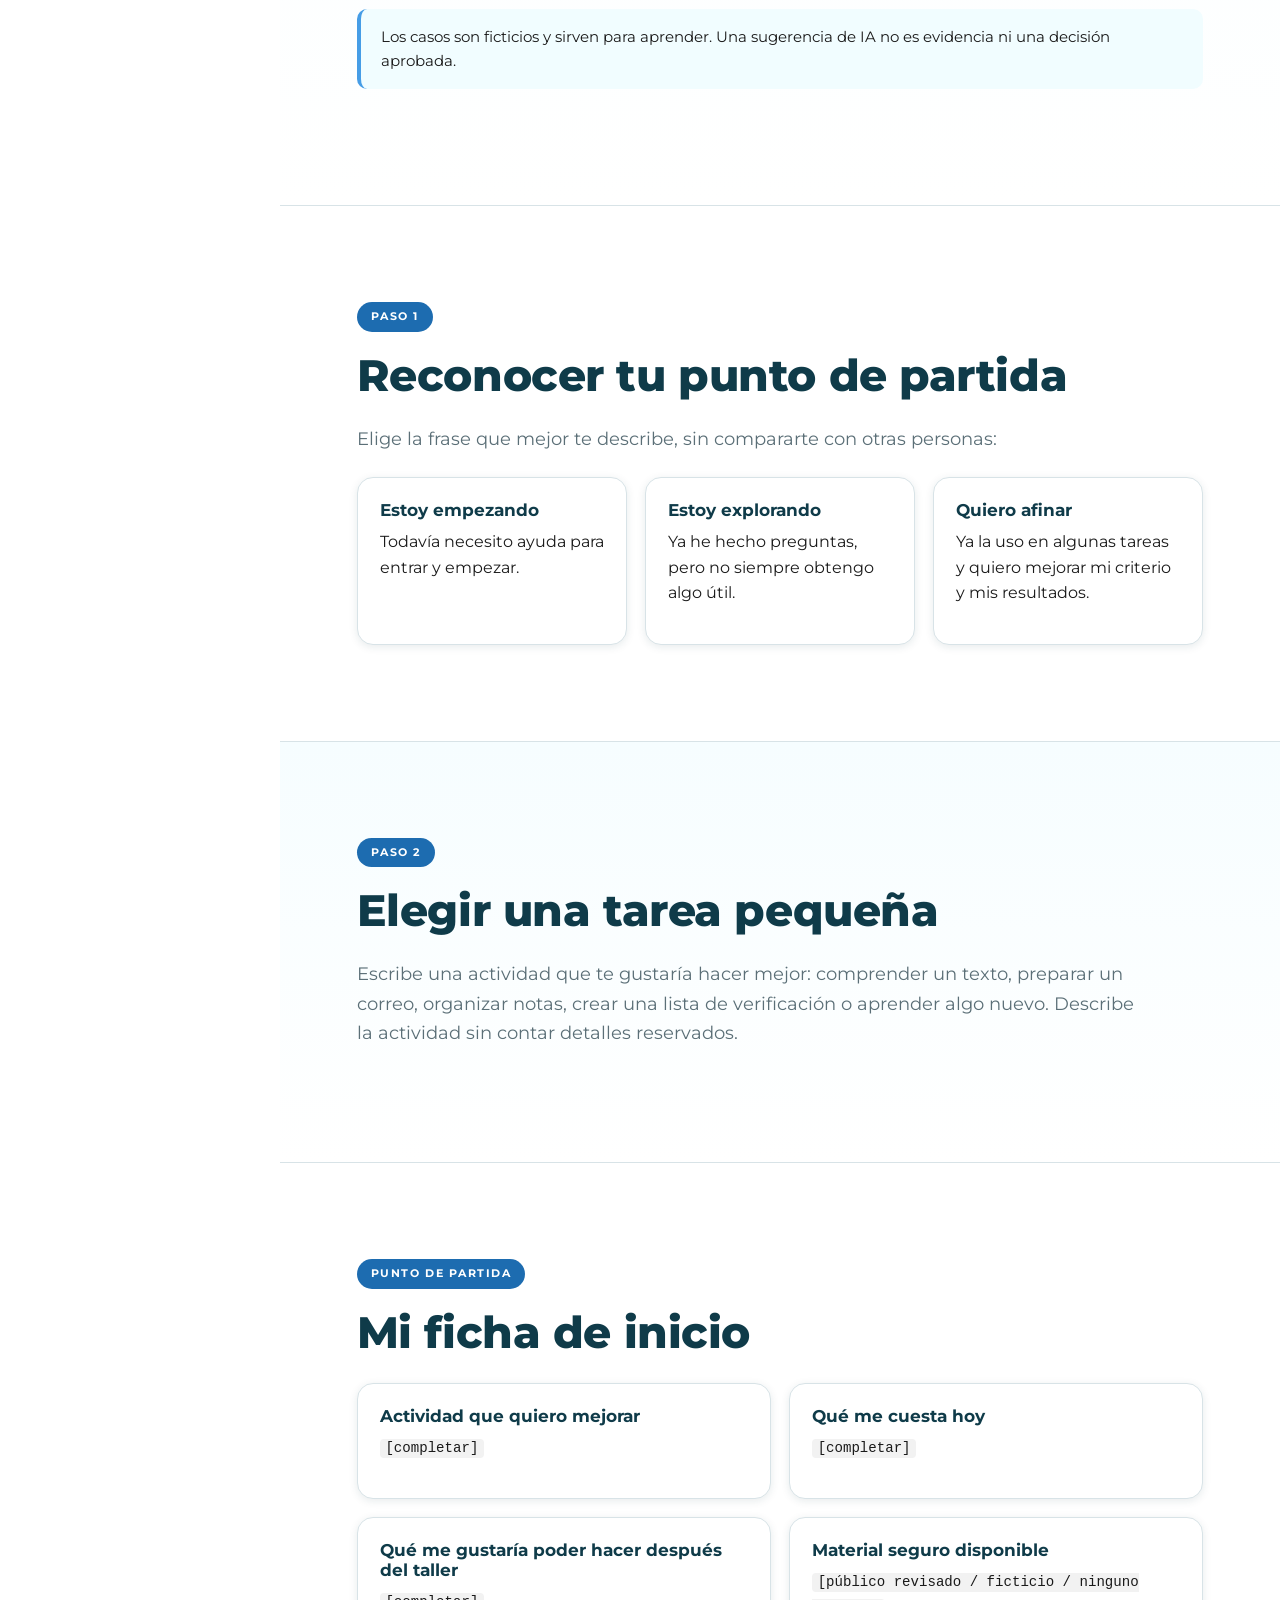
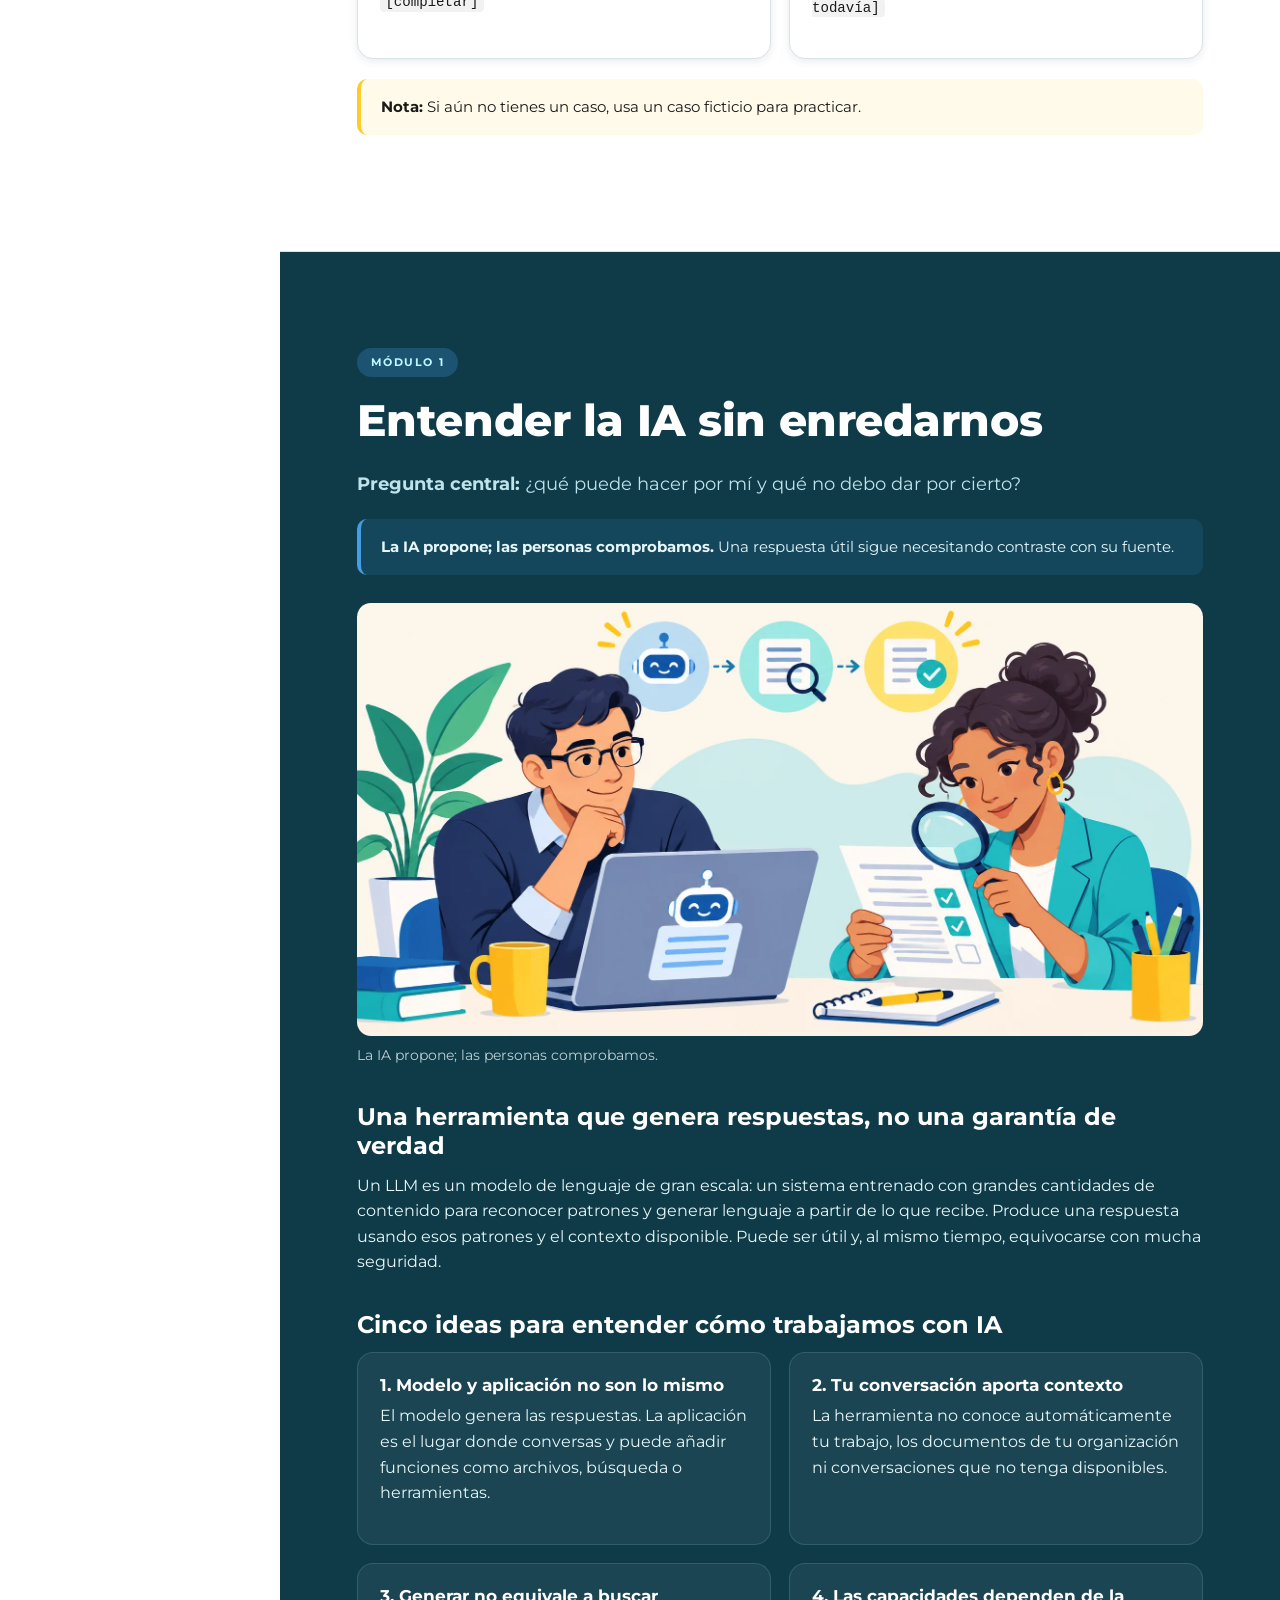
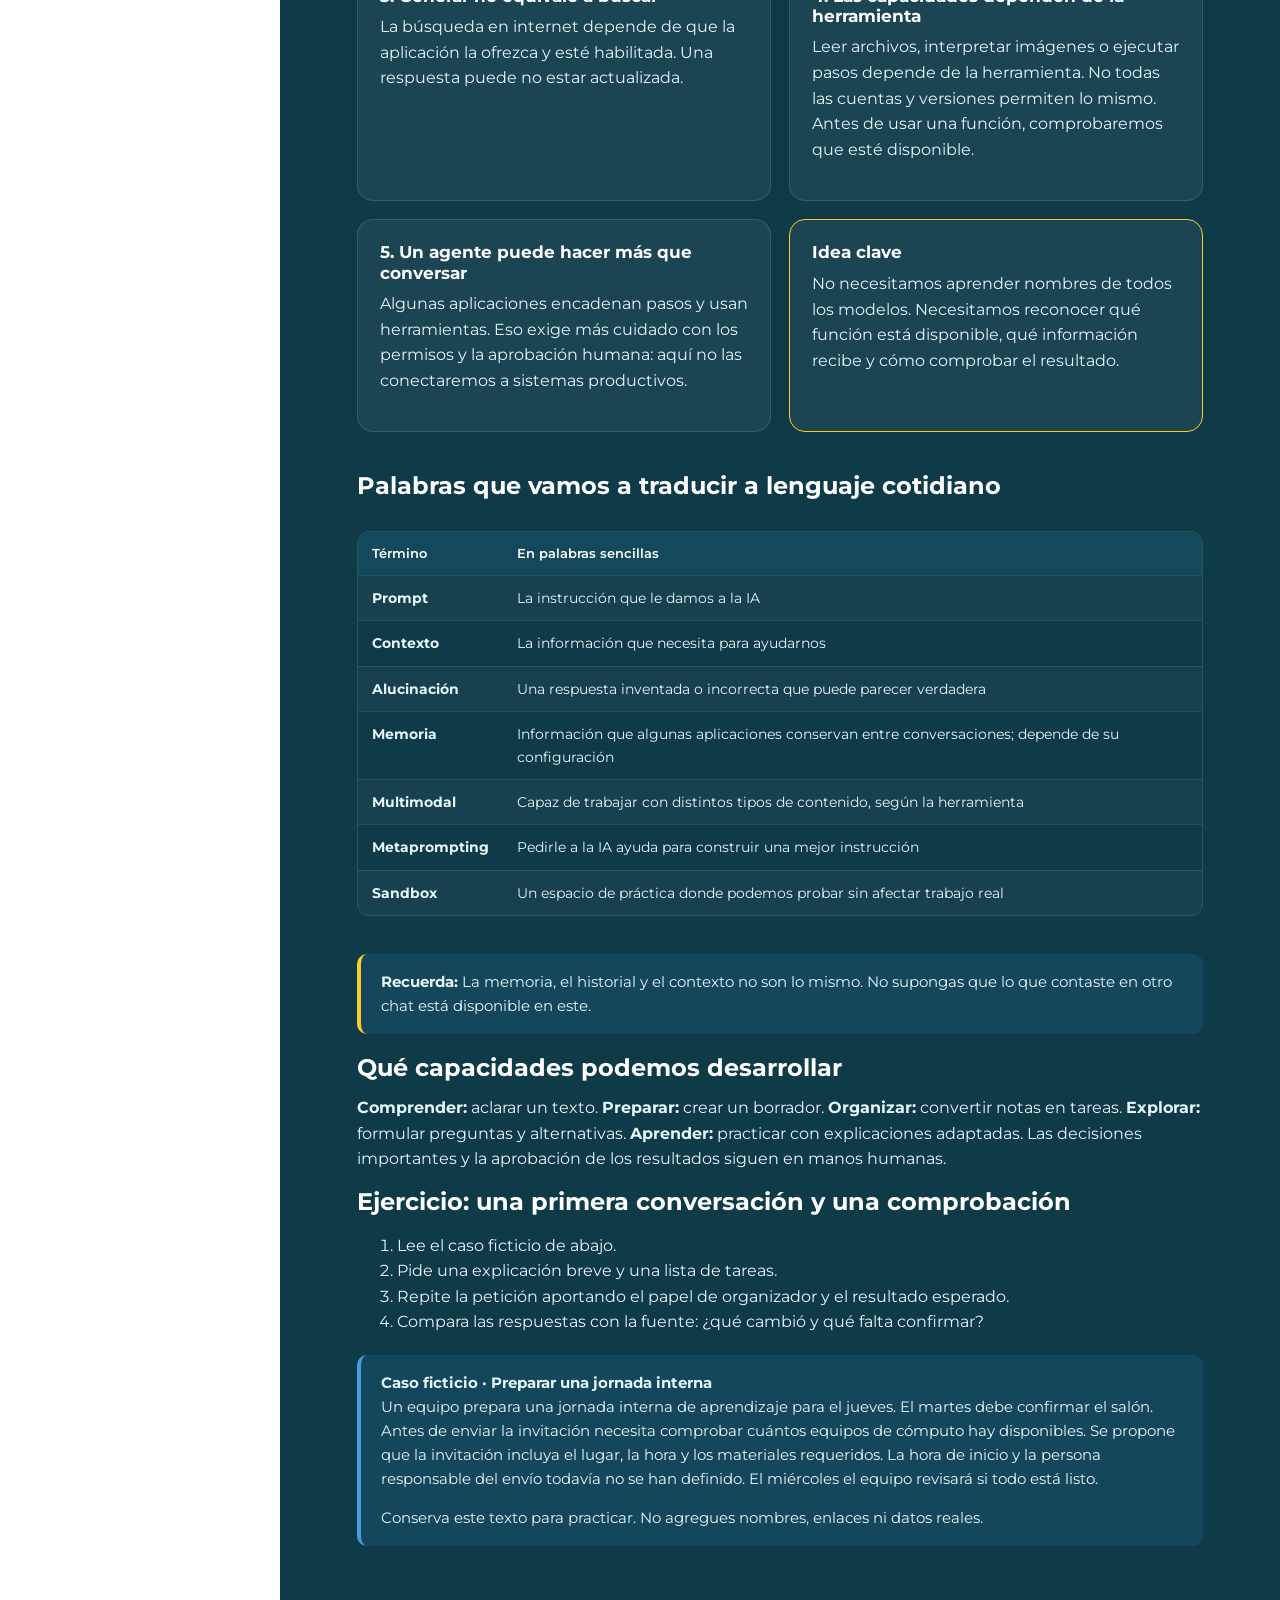
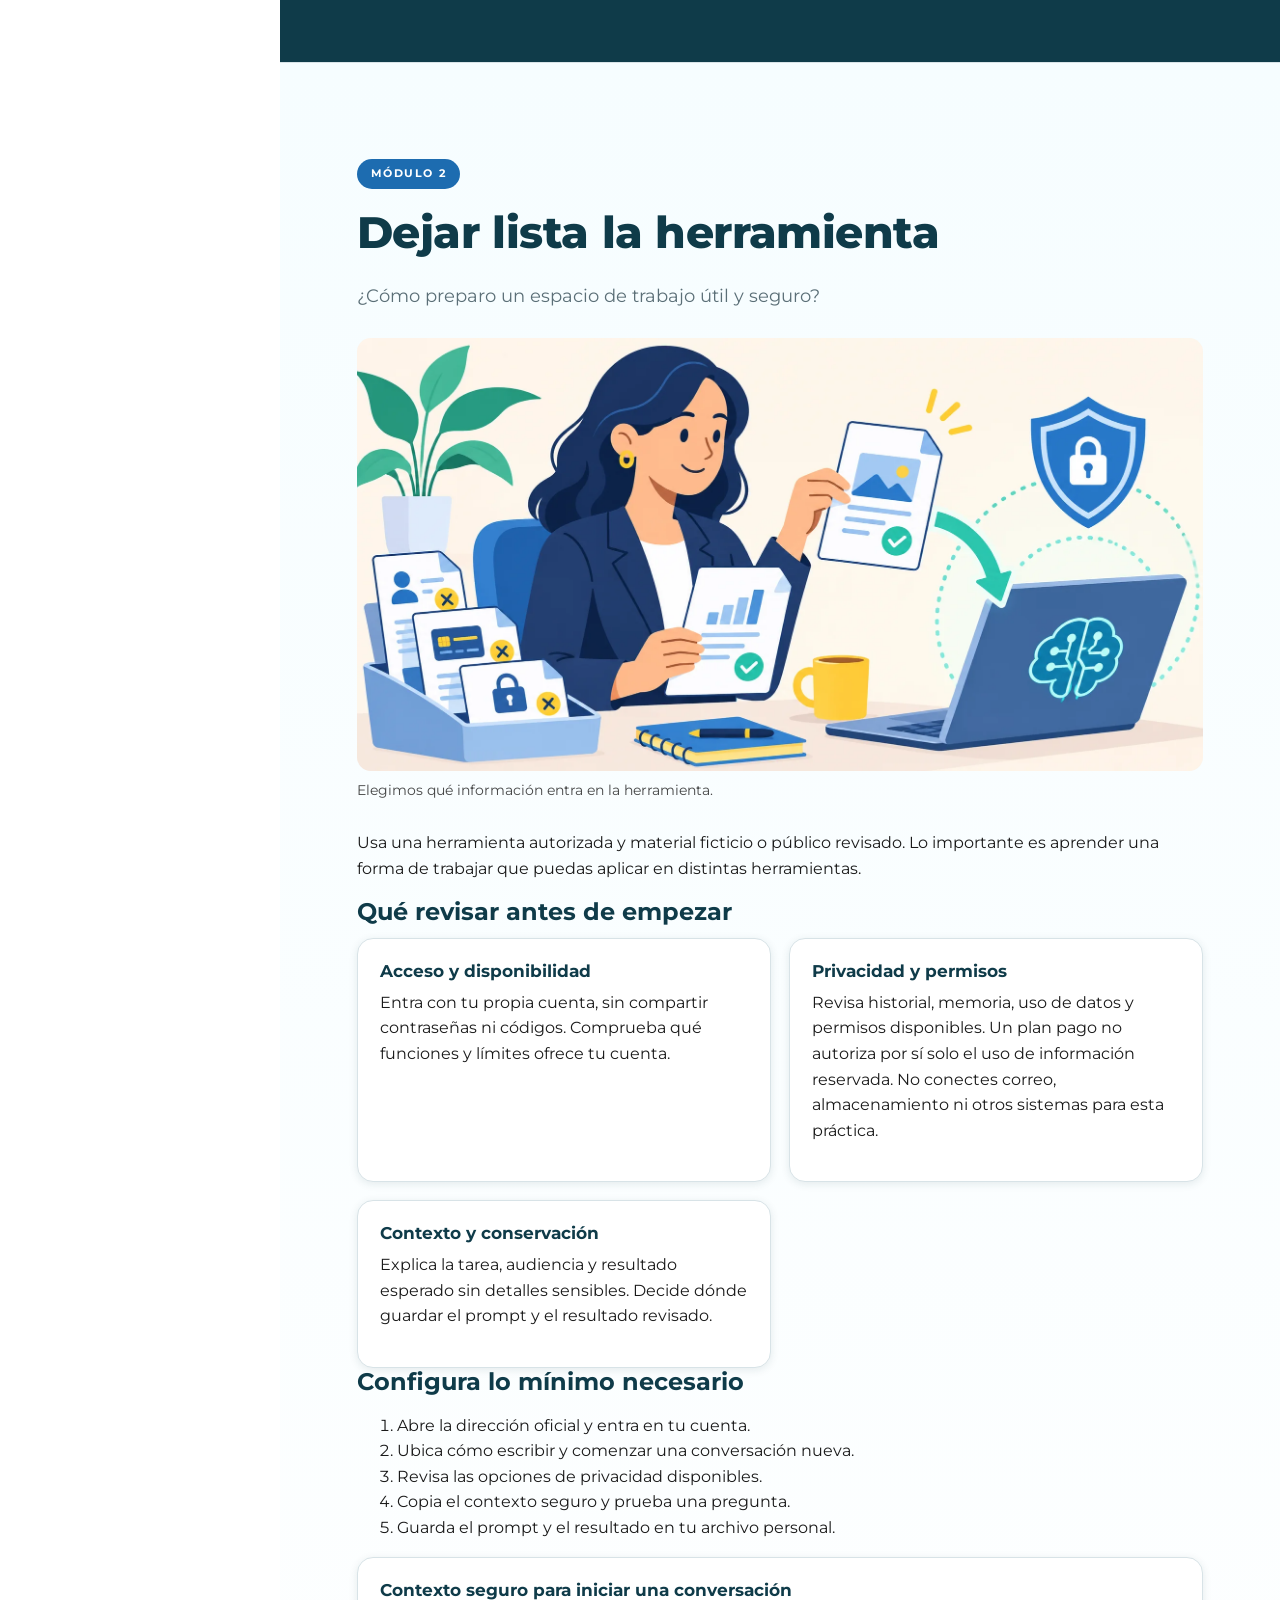
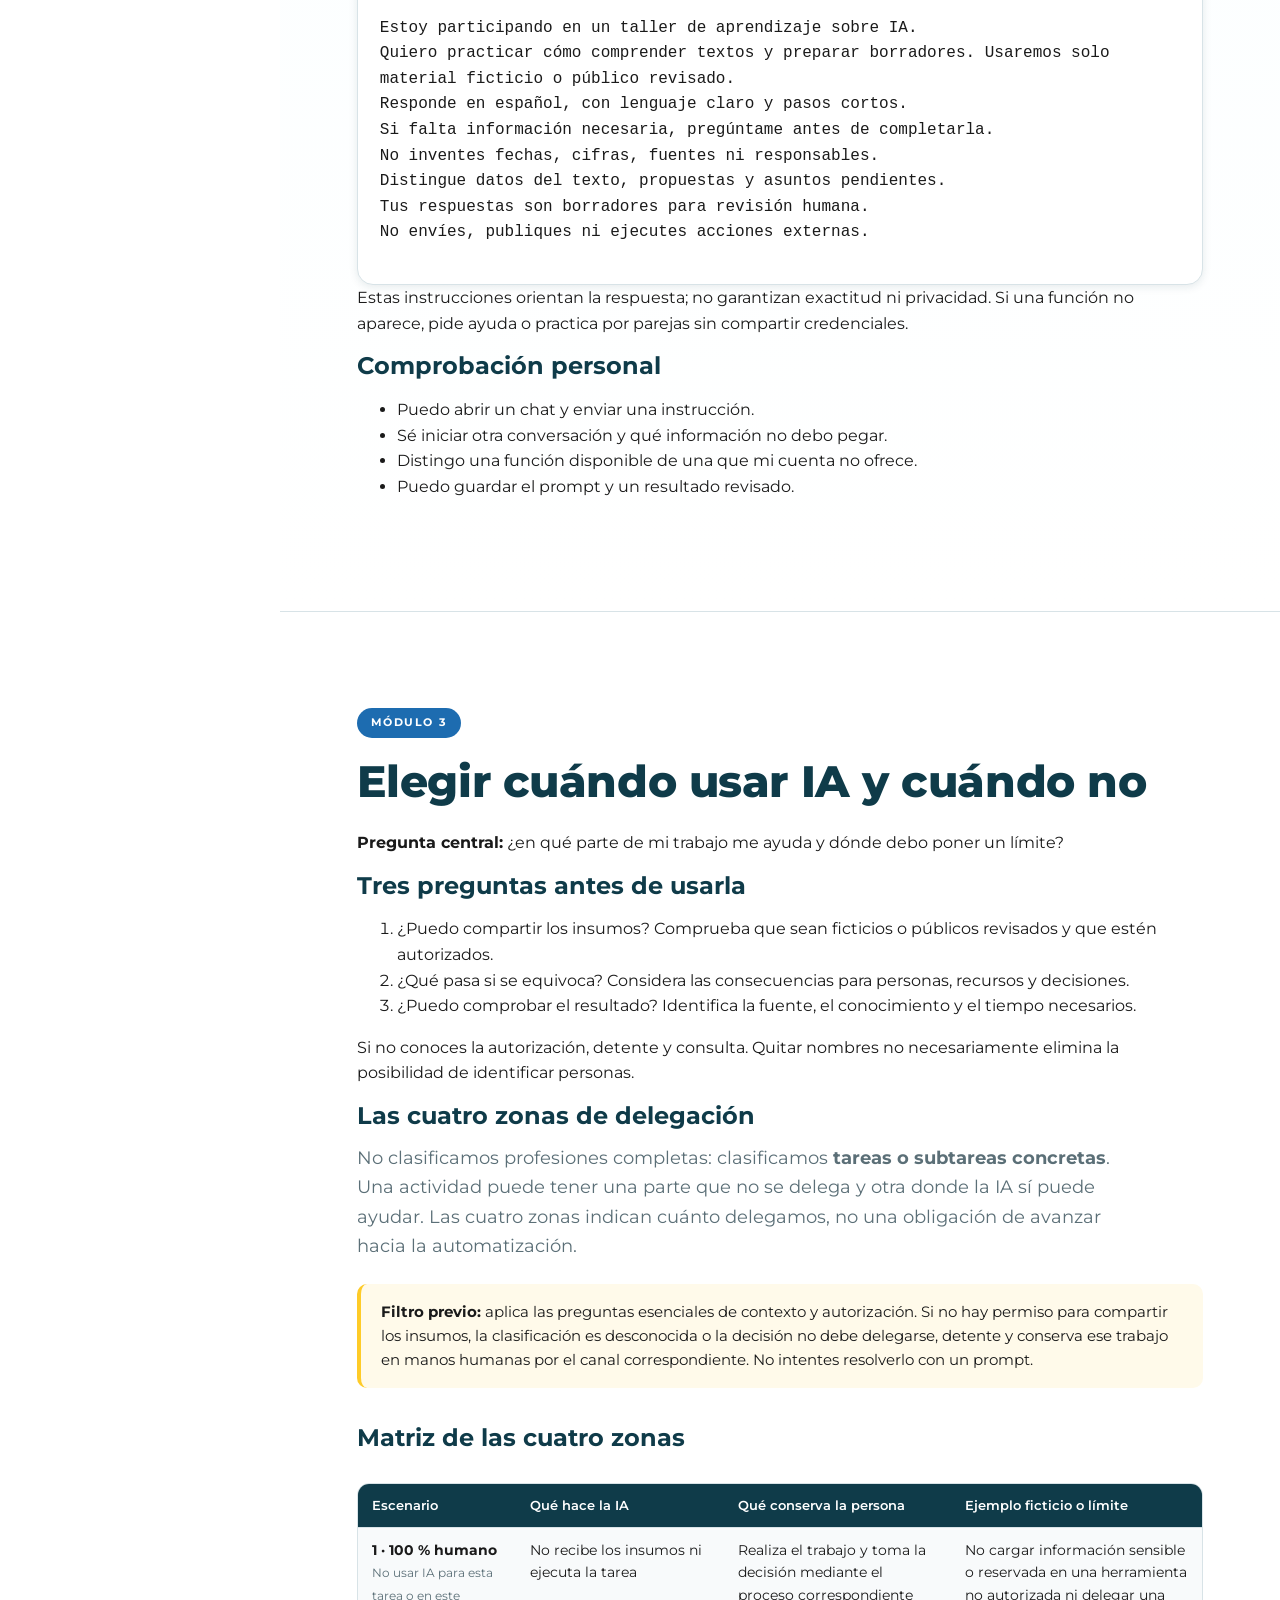
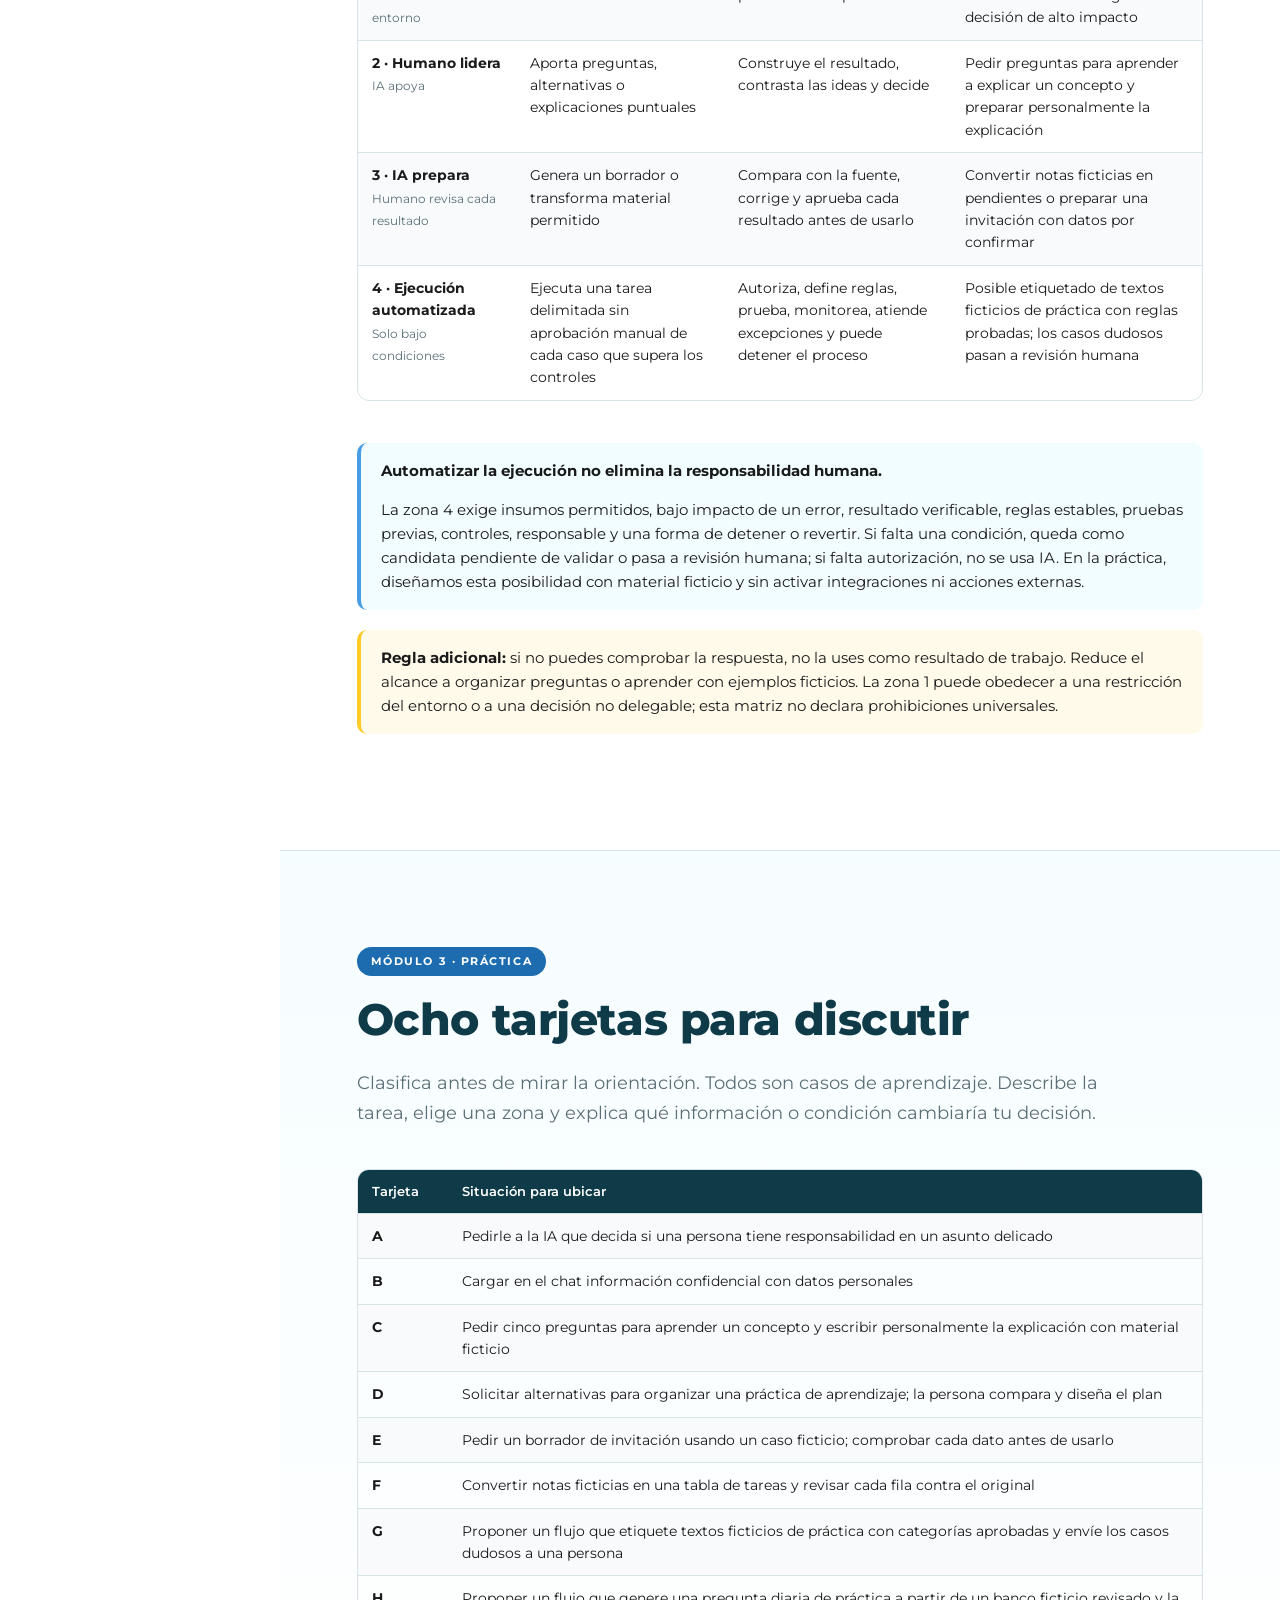
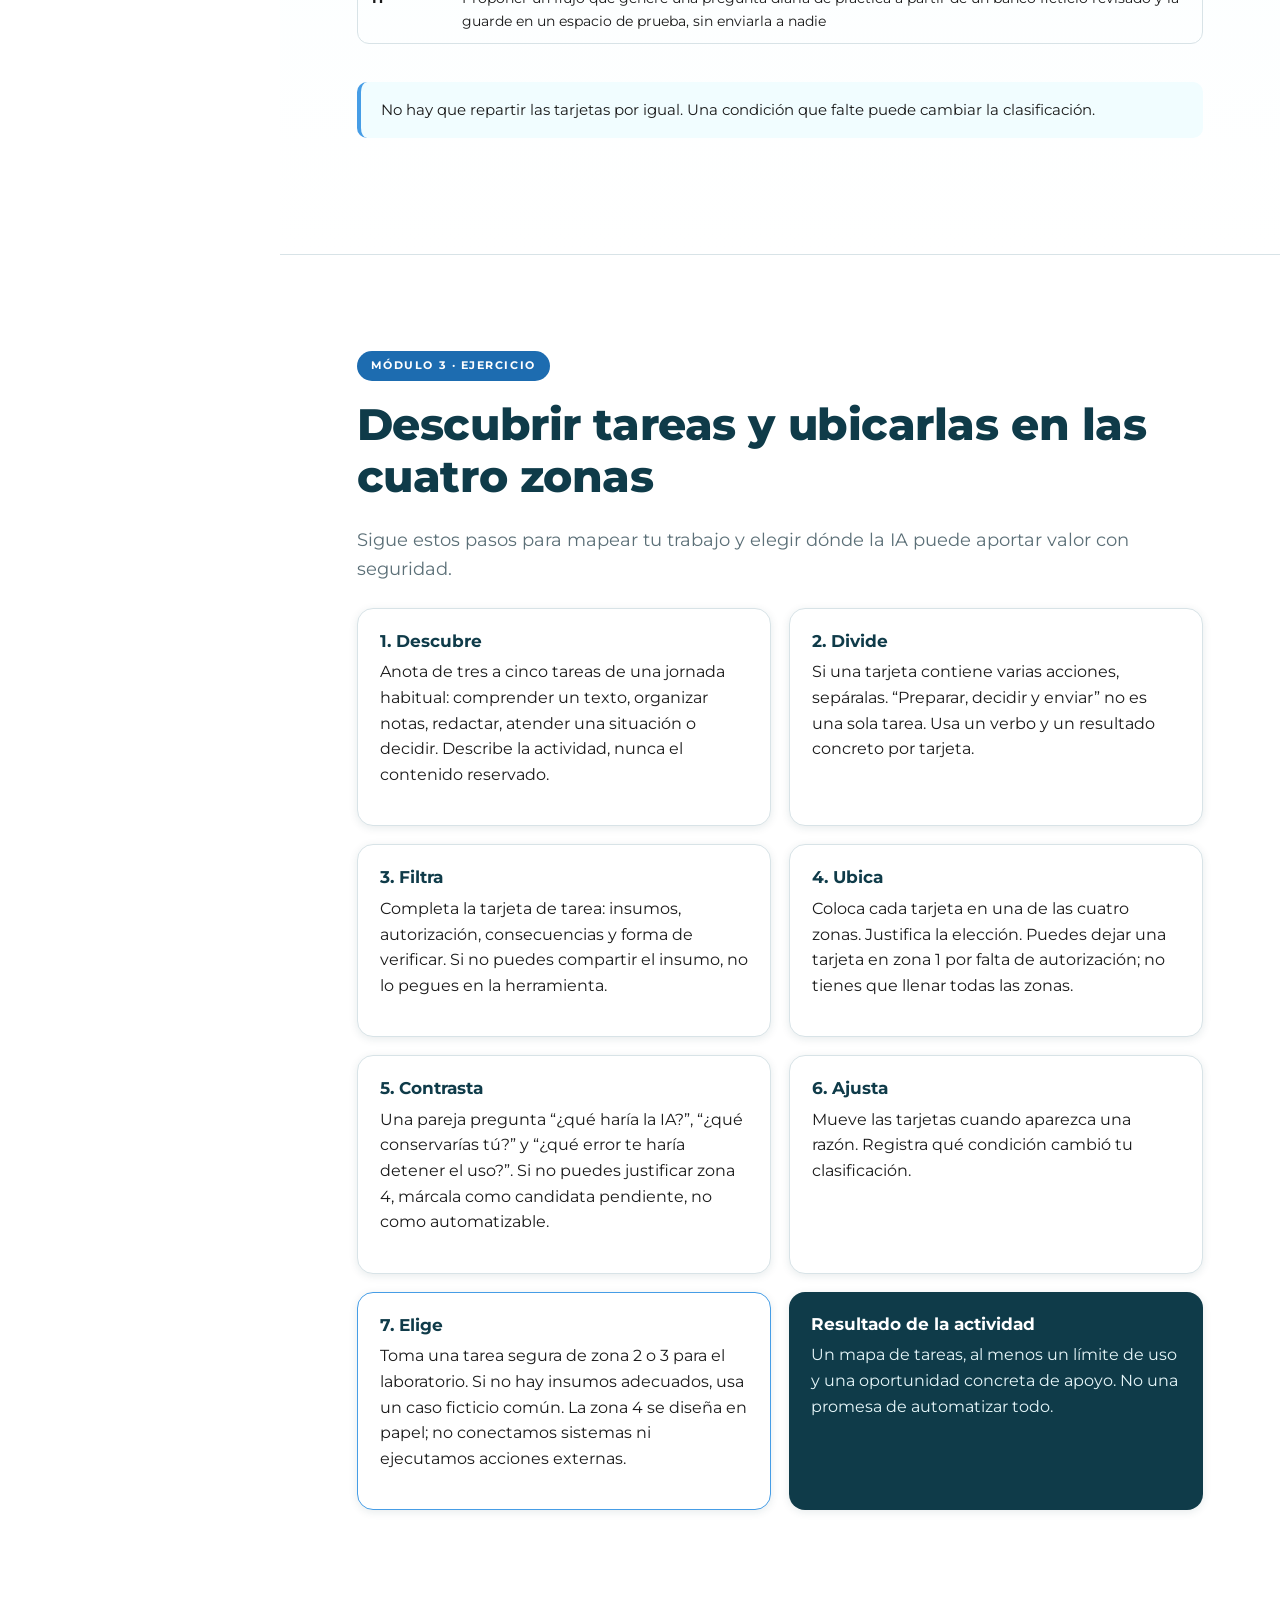
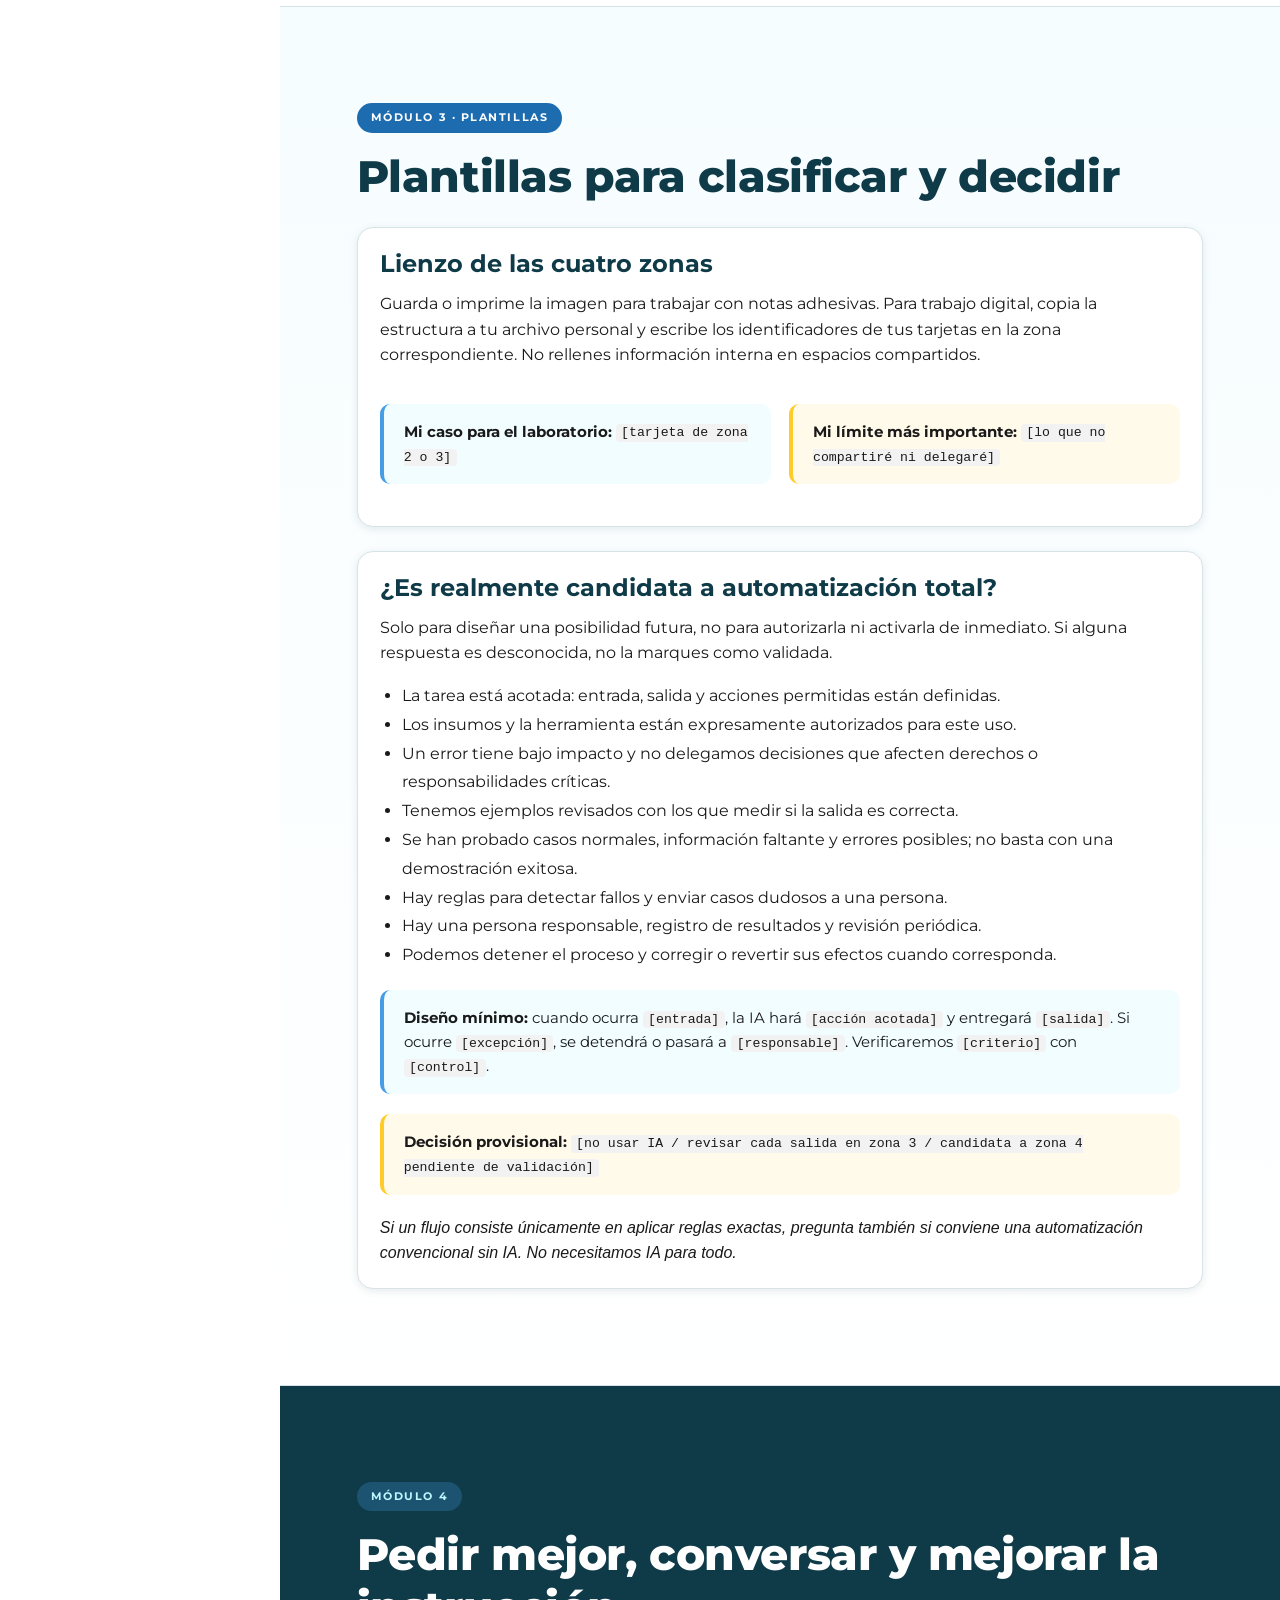
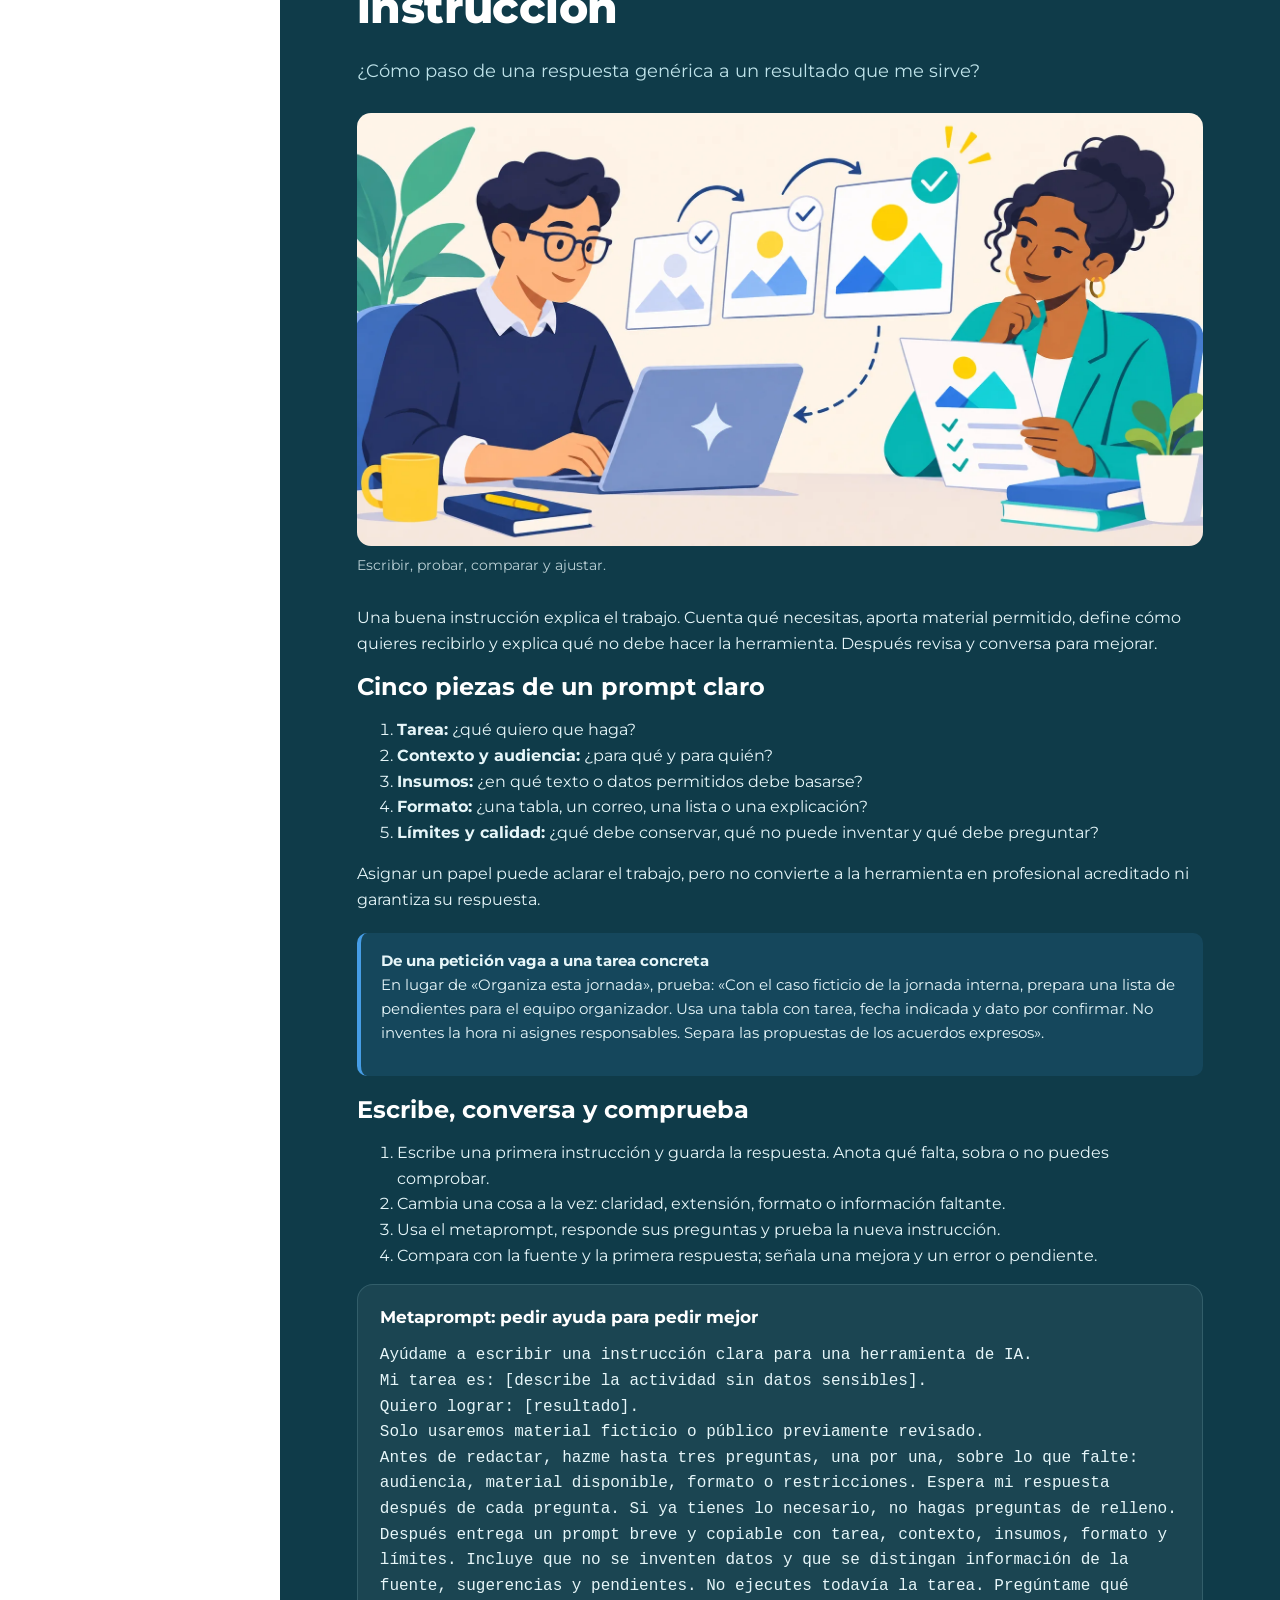
==== commit fae7a8f8: "Add illustrations to AI learning guide" ====
--- a/index.html
+++ b/index.html
@@ -100,6 +100,7 @@
     <p class="lead"><b>Pregunta central:</b> ¿qué puede hacer por mí y qué no debo dar por cierto?</p>
     <div class="callout" style="margin-top:20px"><b>La IA propone; las personas comprobamos.</b> Una respuesta útil sigue necesitando contraste con su fuente.</div>
 
+    <figure class="course-figure"><img src="assets/verificar.webp" alt="Dos colegas comprueban un documento con ayuda de una lupa" loading="lazy"><figcaption>La IA propone; las personas comprobamos.</figcaption></figure>
     <h3 style="margin-top:36px">Una herramienta que genera respuestas, no una garantía de verdad</h3>
     <p>Un LLM es un modelo de lenguaje de gran escala: un sistema entrenado con grandes cantidades de contenido para reconocer patrones y generar lenguaje a partir de lo que recibe. Produce una respuesta usando esos patrones y el contexto disponible. Puede ser útil y, al mismo tiempo, equivocarse con mucha seguridad.</p>
 
@@ -136,6 +137,7 @@
 
 
 <section class="mod tint" id="modulo-2"><div class="wrap"><span class="eyebrow">Módulo 2</span><h2>Dejar lista la herramienta</h2><p class="lead">¿Cómo preparo un espacio de trabajo útil y seguro?</p>
+<figure class="course-figure"><img src="assets/privacidad.webp" alt="Una persona selecciona documentos permitidos para trabajar con IA" loading="lazy"><figcaption>Elegimos qué información entra en la herramienta.</figcaption></figure>
 <p>Usa una herramienta autorizada y material ficticio o público revisado. Lo importante es aprender una forma de trabajar que puedas aplicar en distintas herramientas.</p>
 <h3>Qué revisar antes de empezar</h3><div class="grid g2"><div class="card"><h4>Acceso y disponibilidad</h4><p>Entra con tu propia cuenta, sin compartir contraseñas ni códigos. Comprueba qué funciones y límites ofrece tu cuenta.</p></div><div class="card"><h4>Privacidad y permisos</h4><p>Revisa historial, memoria, uso de datos y permisos disponibles. Un plan pago no autoriza por sí solo el uso de información reservada. No conectes correo, almacenamiento ni otros sistemas para esta práctica.</p></div><div class="card"><h4>Contexto y conservación</h4><p>Explica la tarea, audiencia y resultado esperado sin detalles sensibles. Decide dónde guardar el prompt y el resultado revisado.</p></div></div>
 <h3>Configura lo mínimo necesario</h3><ol><li>Abre la dirección oficial y entra en tu cuenta.</li><li>Ubica cómo escribir y comenzar una conversación nueva.</li><li>Revisa las opciones de privacidad disponibles.</li><li>Copia el contexto seguro y prueba una pregunta.</li><li>Guarda el prompt y el resultado en tu archivo personal.</li></ol>
@@ -277,6 +279,7 @@
 
 
 <section class="mod dark" id="modulo-4"><div class="wrap"><span class="eyebrow">Módulo 4</span><h2>Pedir mejor, conversar y mejorar la instrucción</h2><p class="lead">¿Cómo paso de una respuesta genérica a un resultado que me sirve?</p>
+<figure class="course-figure"><img src="assets/mejorar.webp" alt="Dos colegas mejoran y revisan un resultado en varias etapas" loading="lazy"><figcaption>Escribir, probar, comparar y ajustar.</figcaption></figure>
 <p>Una buena instrucción explica el trabajo. Cuenta qué necesitas, aporta material permitido, define cómo quieres recibirlo y explica qué no debe hacer la herramienta. Después revisa y conversa para mejorar.</p>
 <h3>Cinco piezas de un prompt claro</h3><ol><li><b>Tarea:</b> ¿qué quiero que haga?</li><li><b>Contexto y audiencia:</b> ¿para qué y para quién?</li><li><b>Insumos:</b> ¿en qué texto o datos permitidos debe basarse?</li><li><b>Formato:</b> ¿una tabla, un correo, una lista o una explicación?</li><li><b>Límites y calidad:</b> ¿qué debe conservar, qué no puede inventar y qué debe preguntar?</li></ol><p>Asignar un papel puede aclarar el trabajo, pero no convierte a la herramienta en profesional acreditado ni garantiza su respuesta.</p>
 <div class="callout"><b>De una petición vaga a una tarea concreta</b><p>En lugar de «Organiza esta jornada», prueba: «Con el caso ficticio de la jornada interna, prepara una lista de pendientes para el equipo organizador. Usa una tabla con tarea, fecha indicada y dato por confirmar. No inventes la hora ni asignes responsables. Separa las propuestas de los acuerdos expresos».</p></div>
--- a/assets/styles.css
+++ b/assets/styles.css
@@ -465,3 +465,5 @@
 .proof-card span{font-size:14px;color:var(--mint);font-weight:600}
 .proof-card small{font-size:12px;color:#cfe7ec}
 .proof-card:hover{border-color:var(--yellow)}
+
+.course-figure{margin:28px 0}.course-figure img{display:block;width:100%;height:auto;border-radius:14px}.course-figure figcaption{font-size:.9rem;margin-top:8px;opacity:.8}
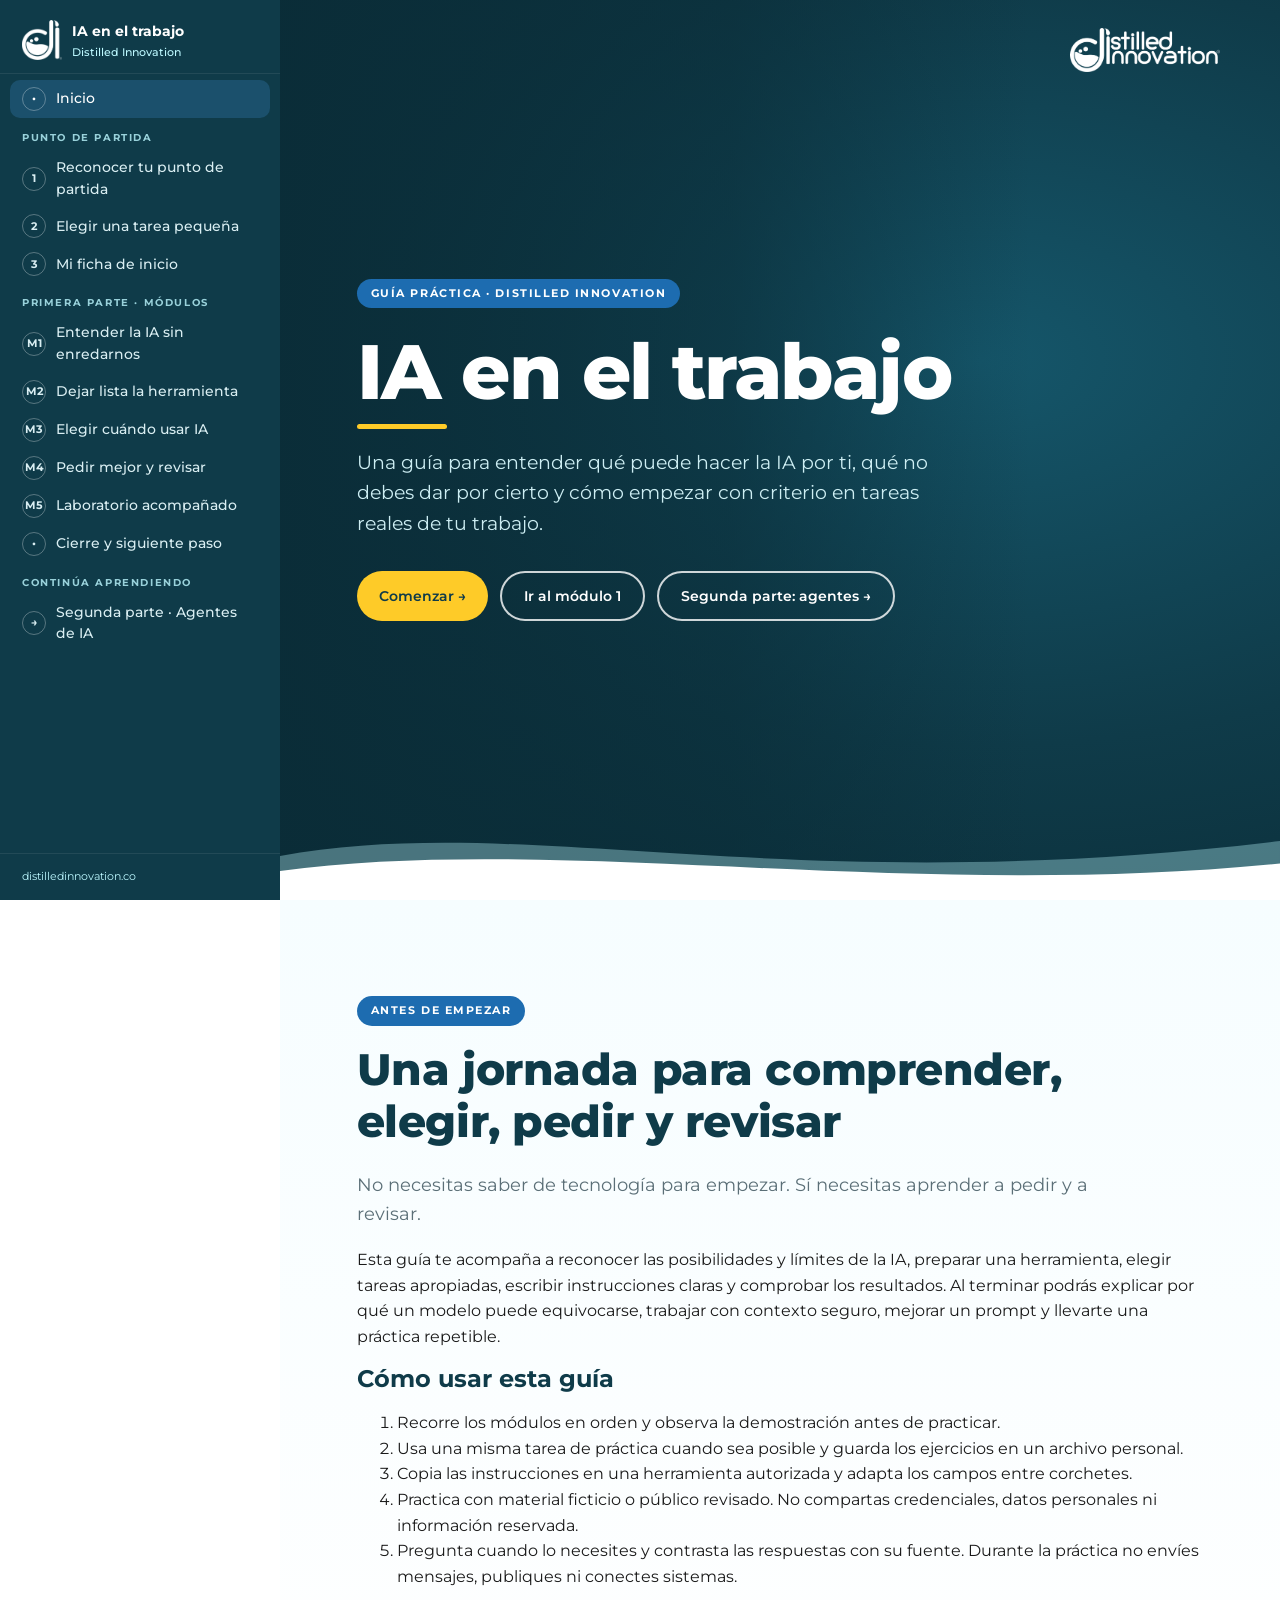
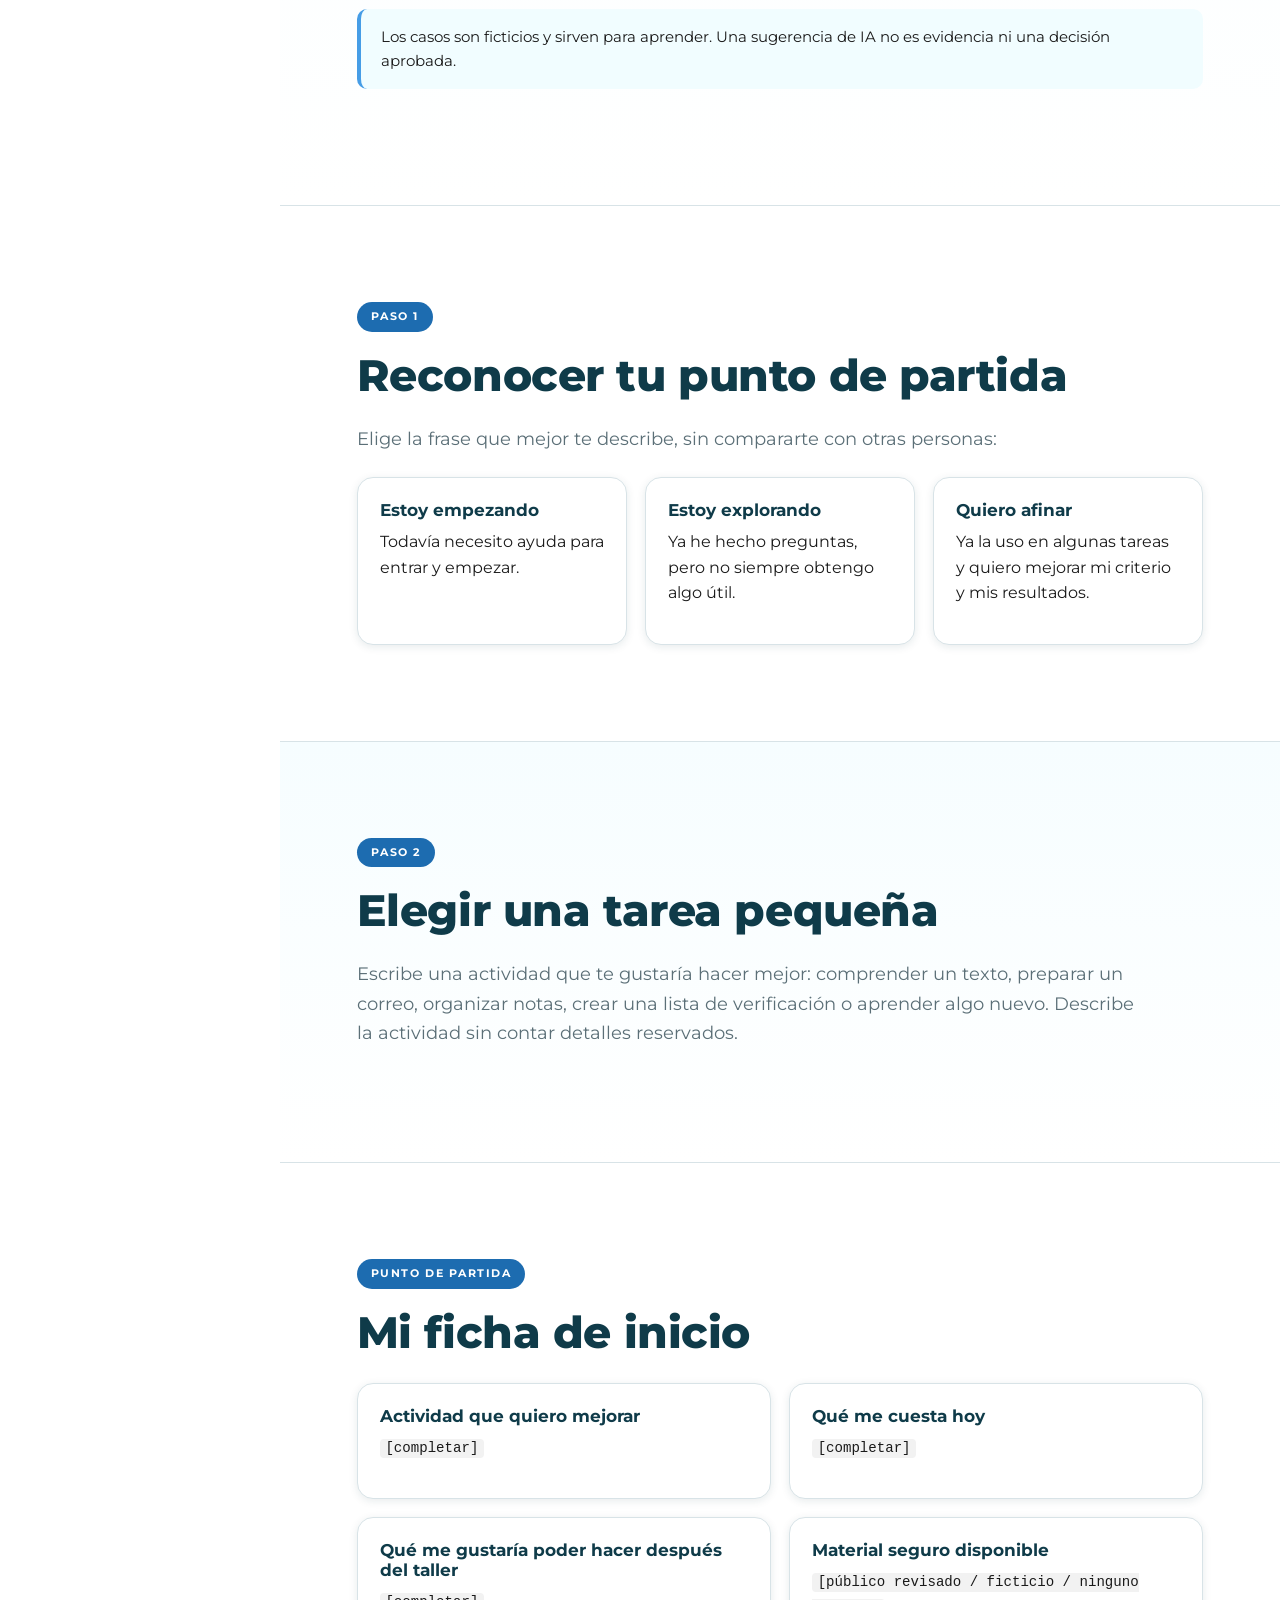
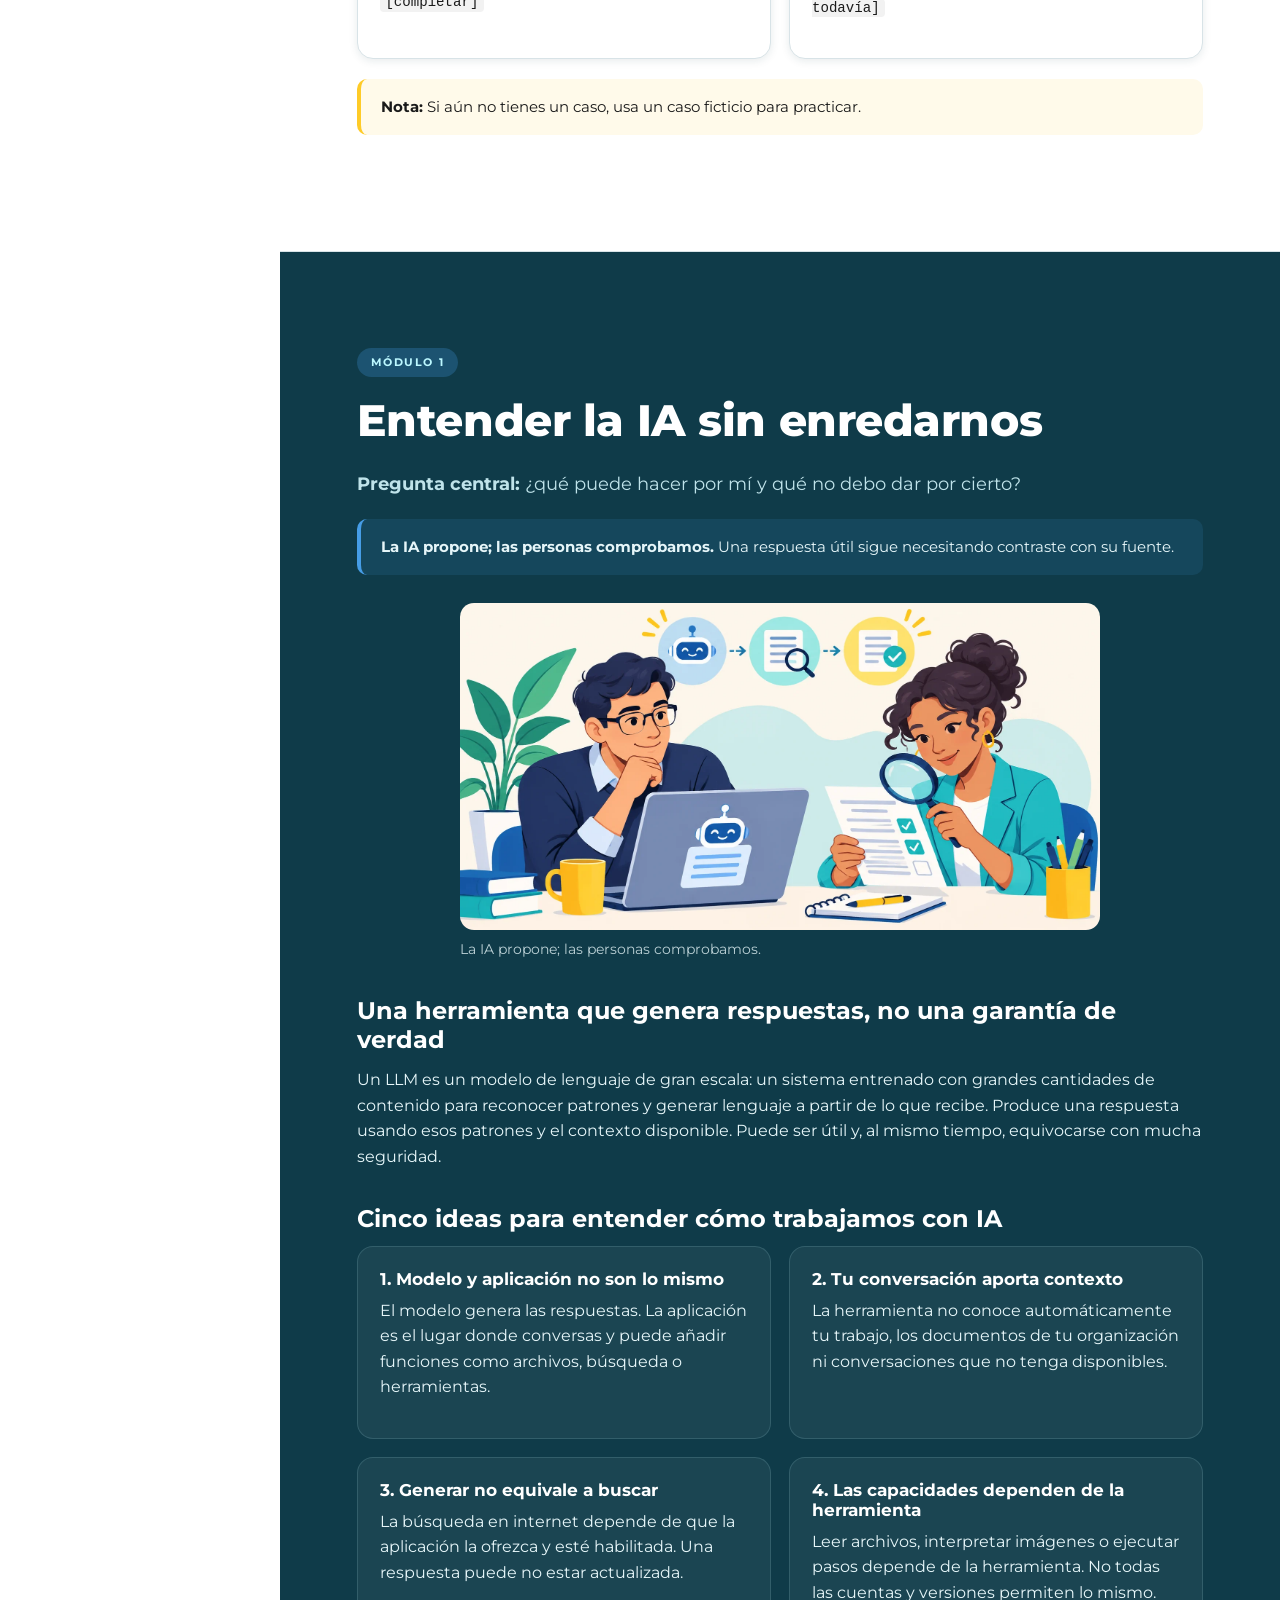
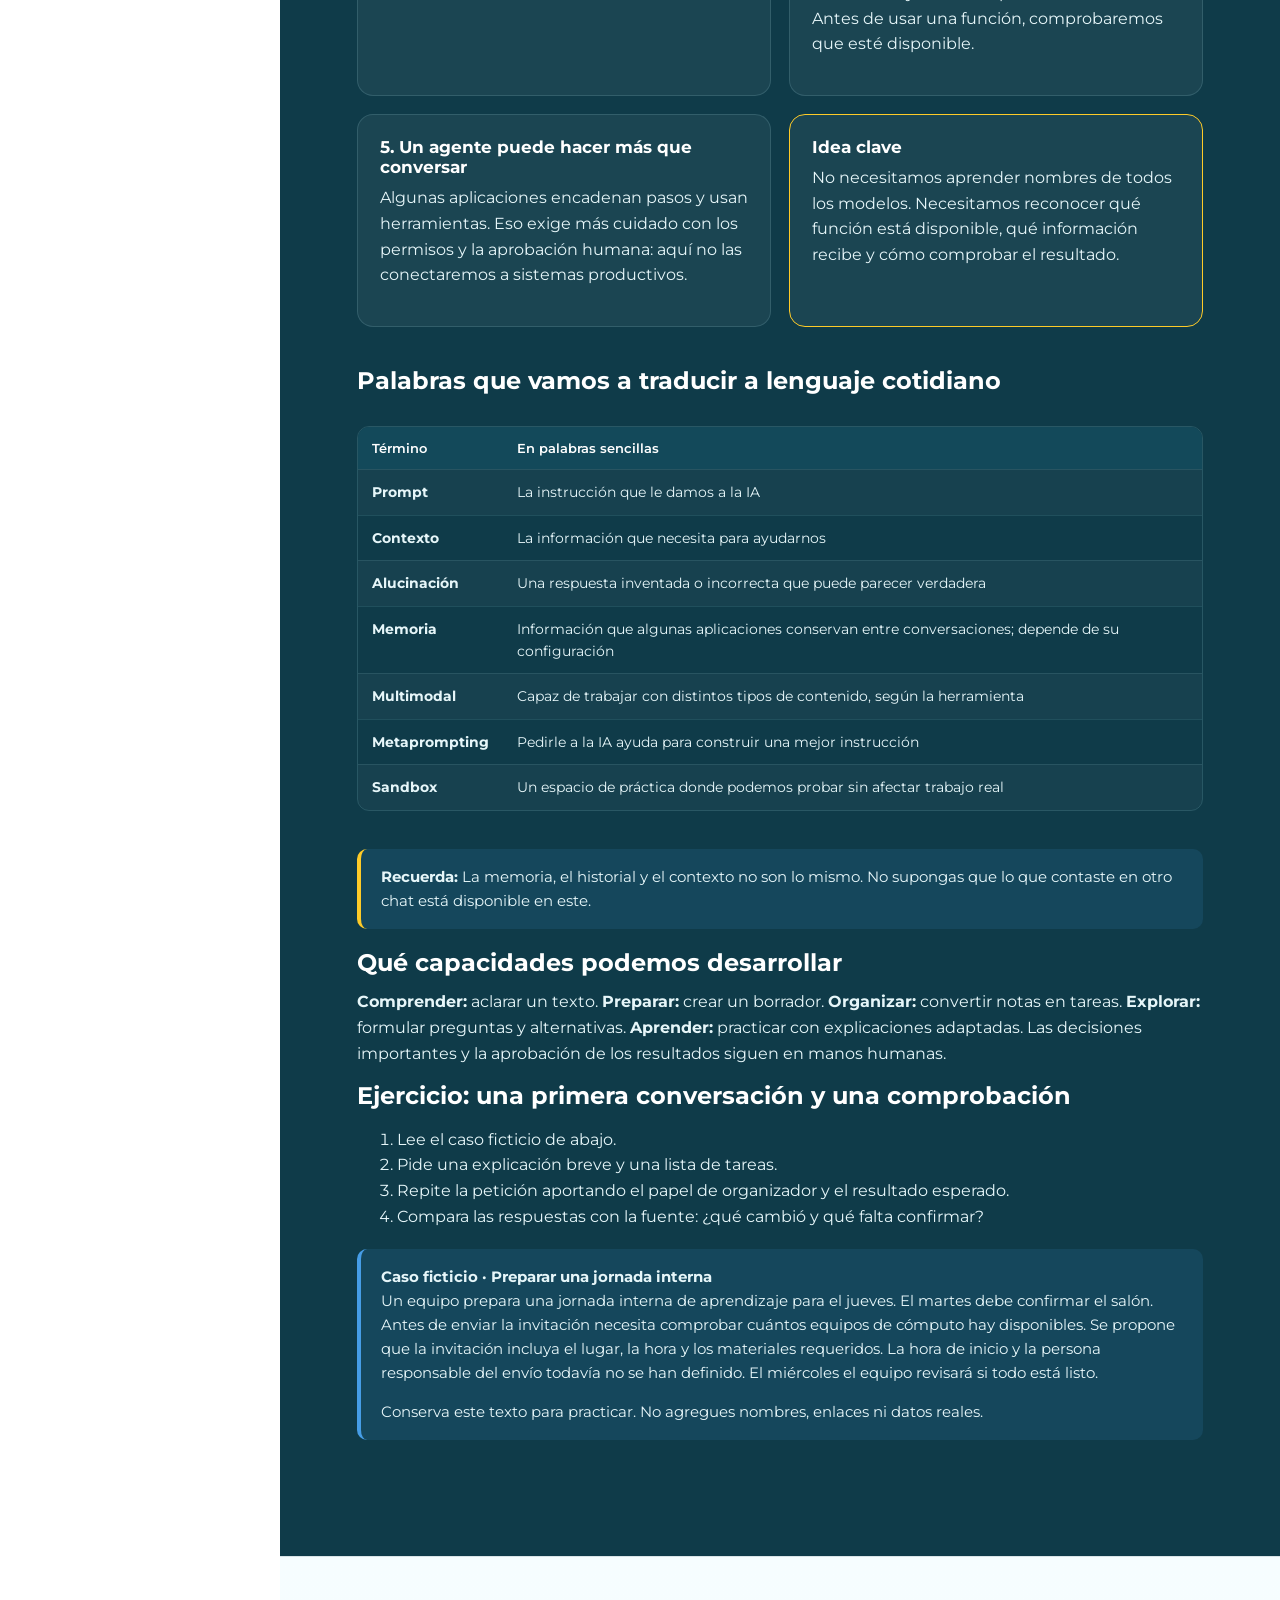
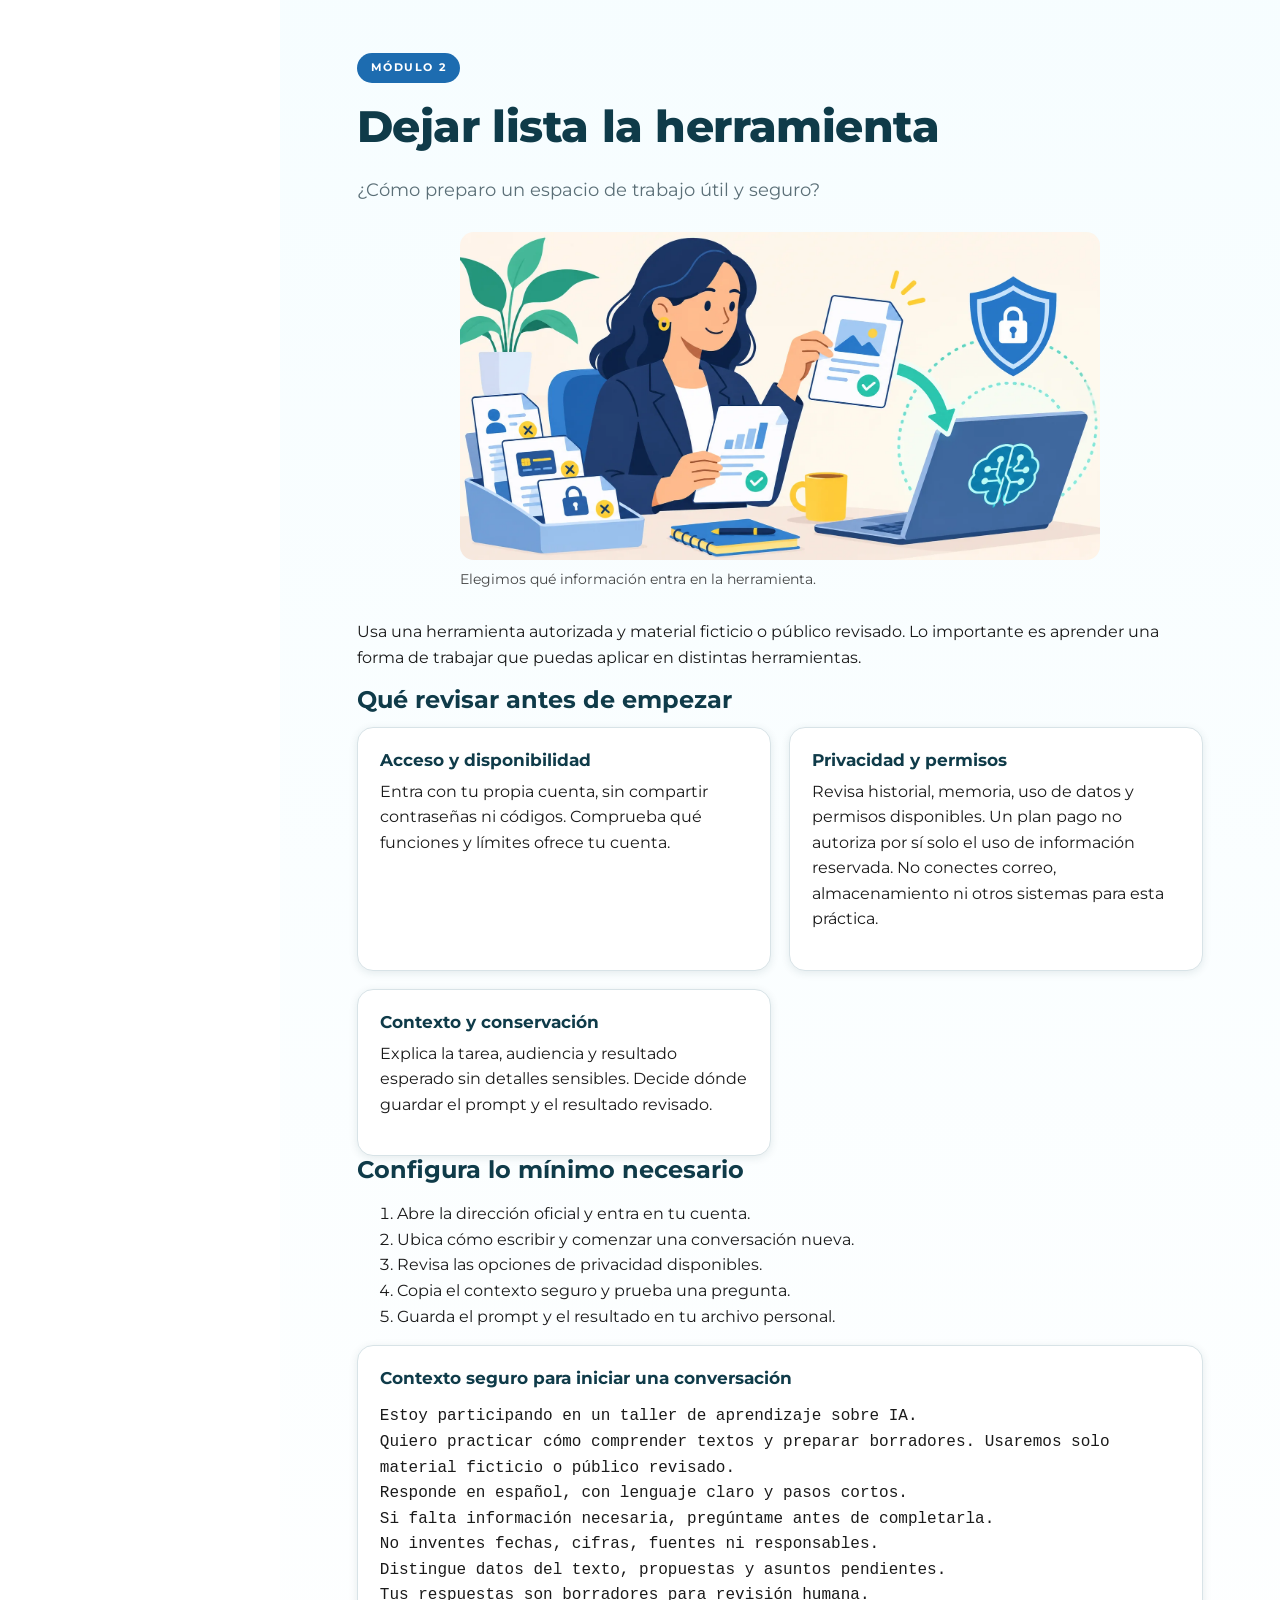
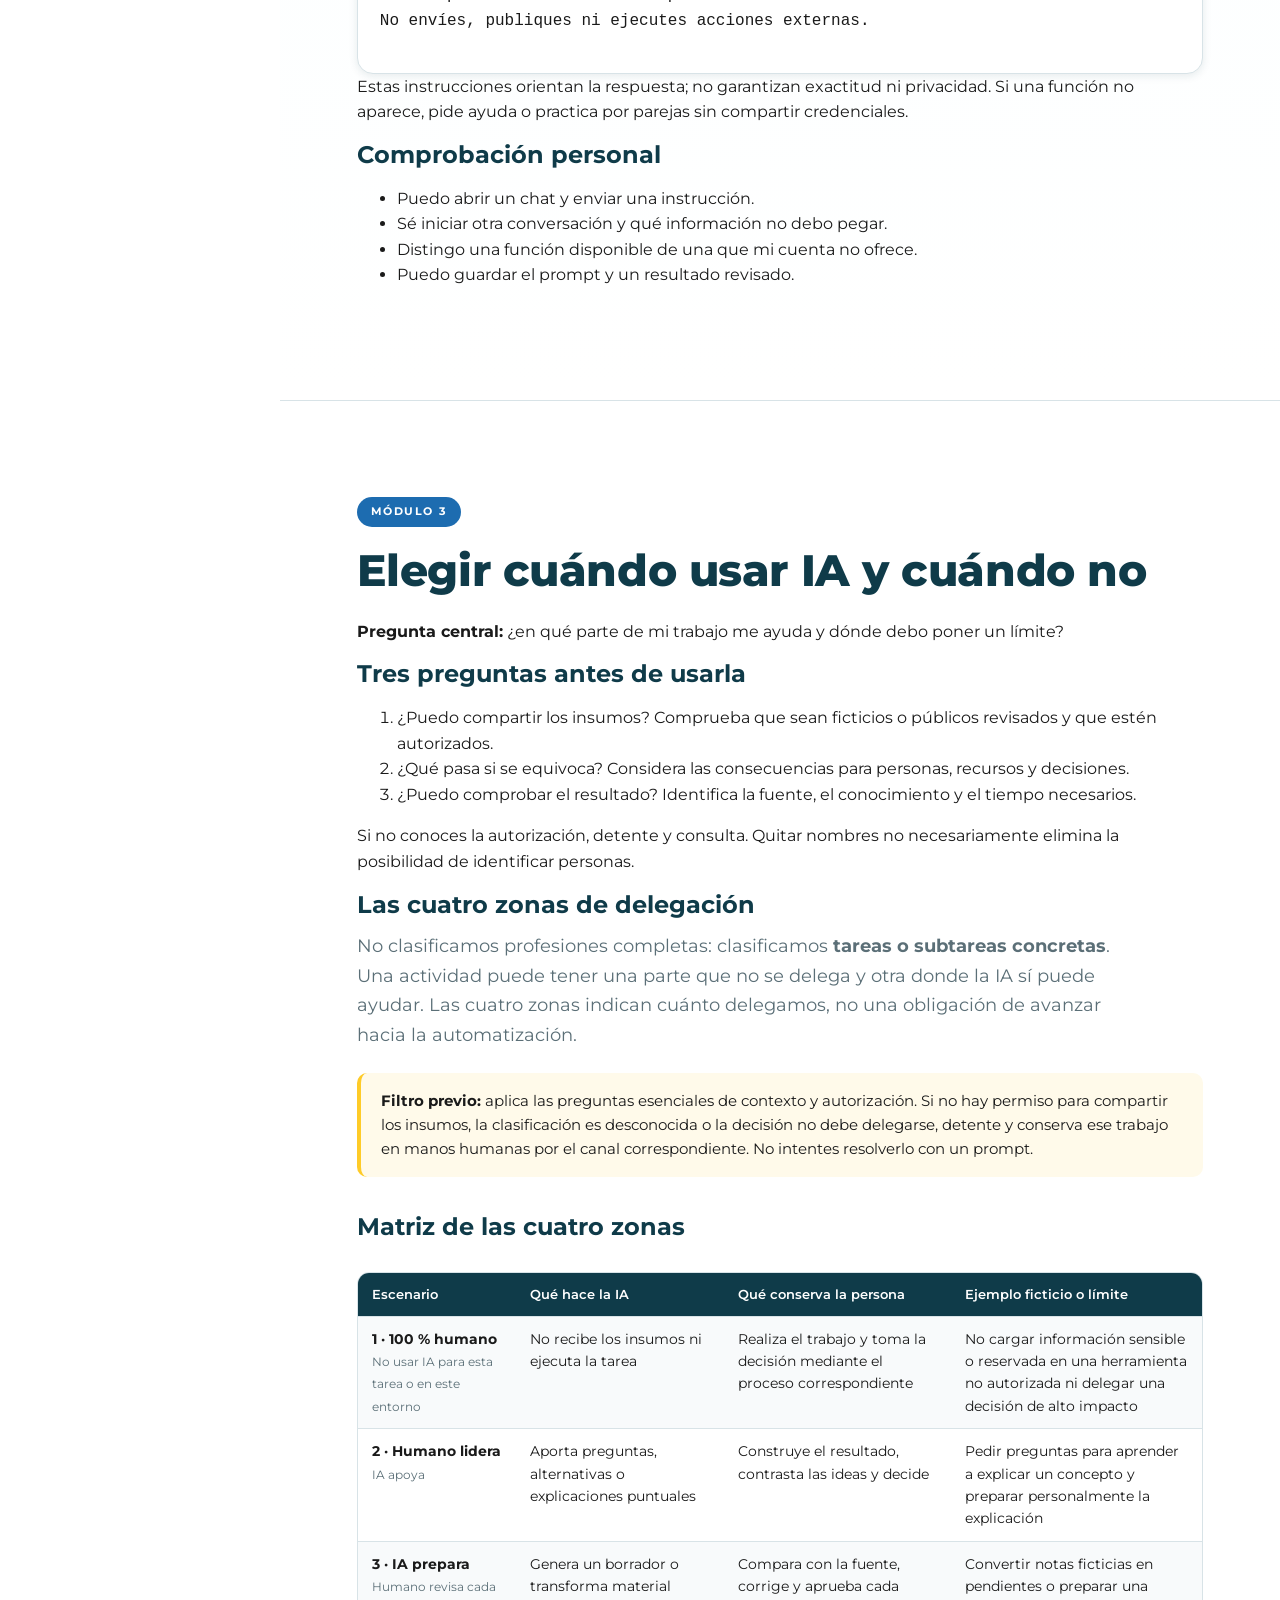
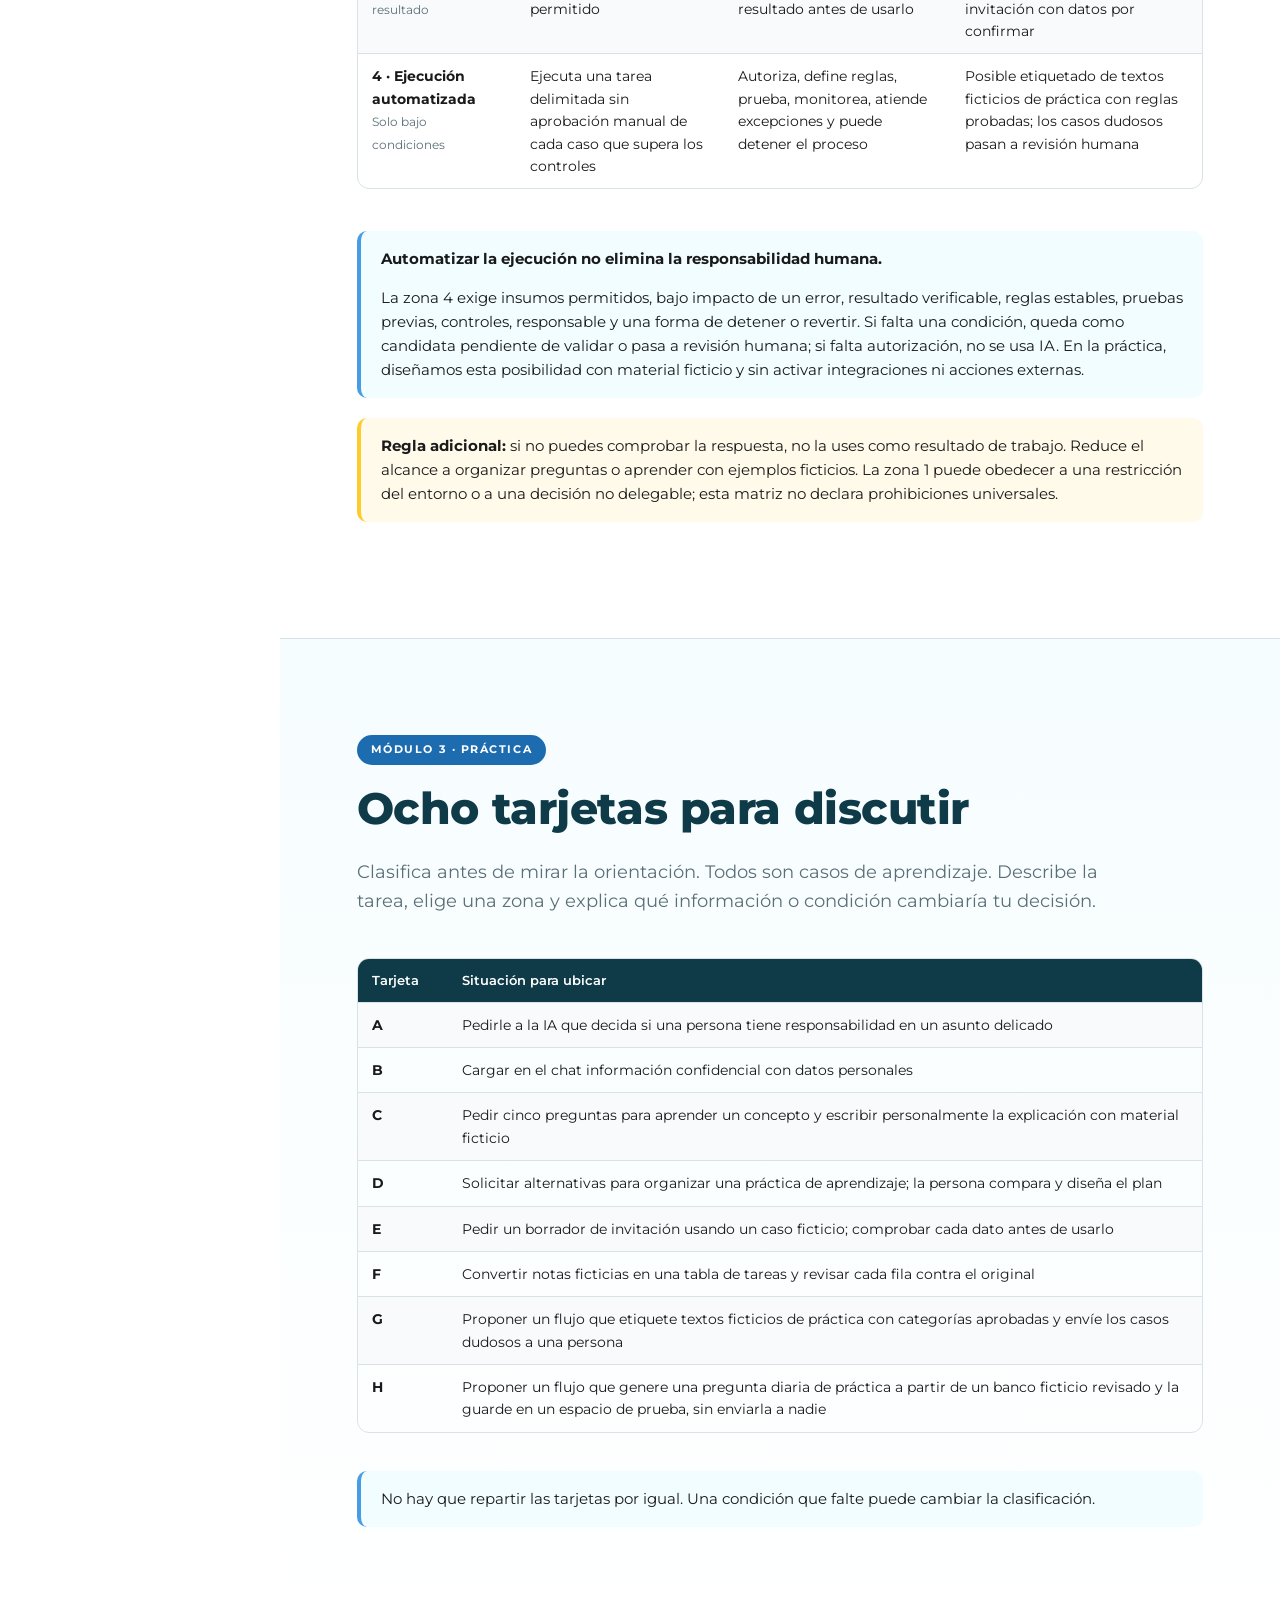
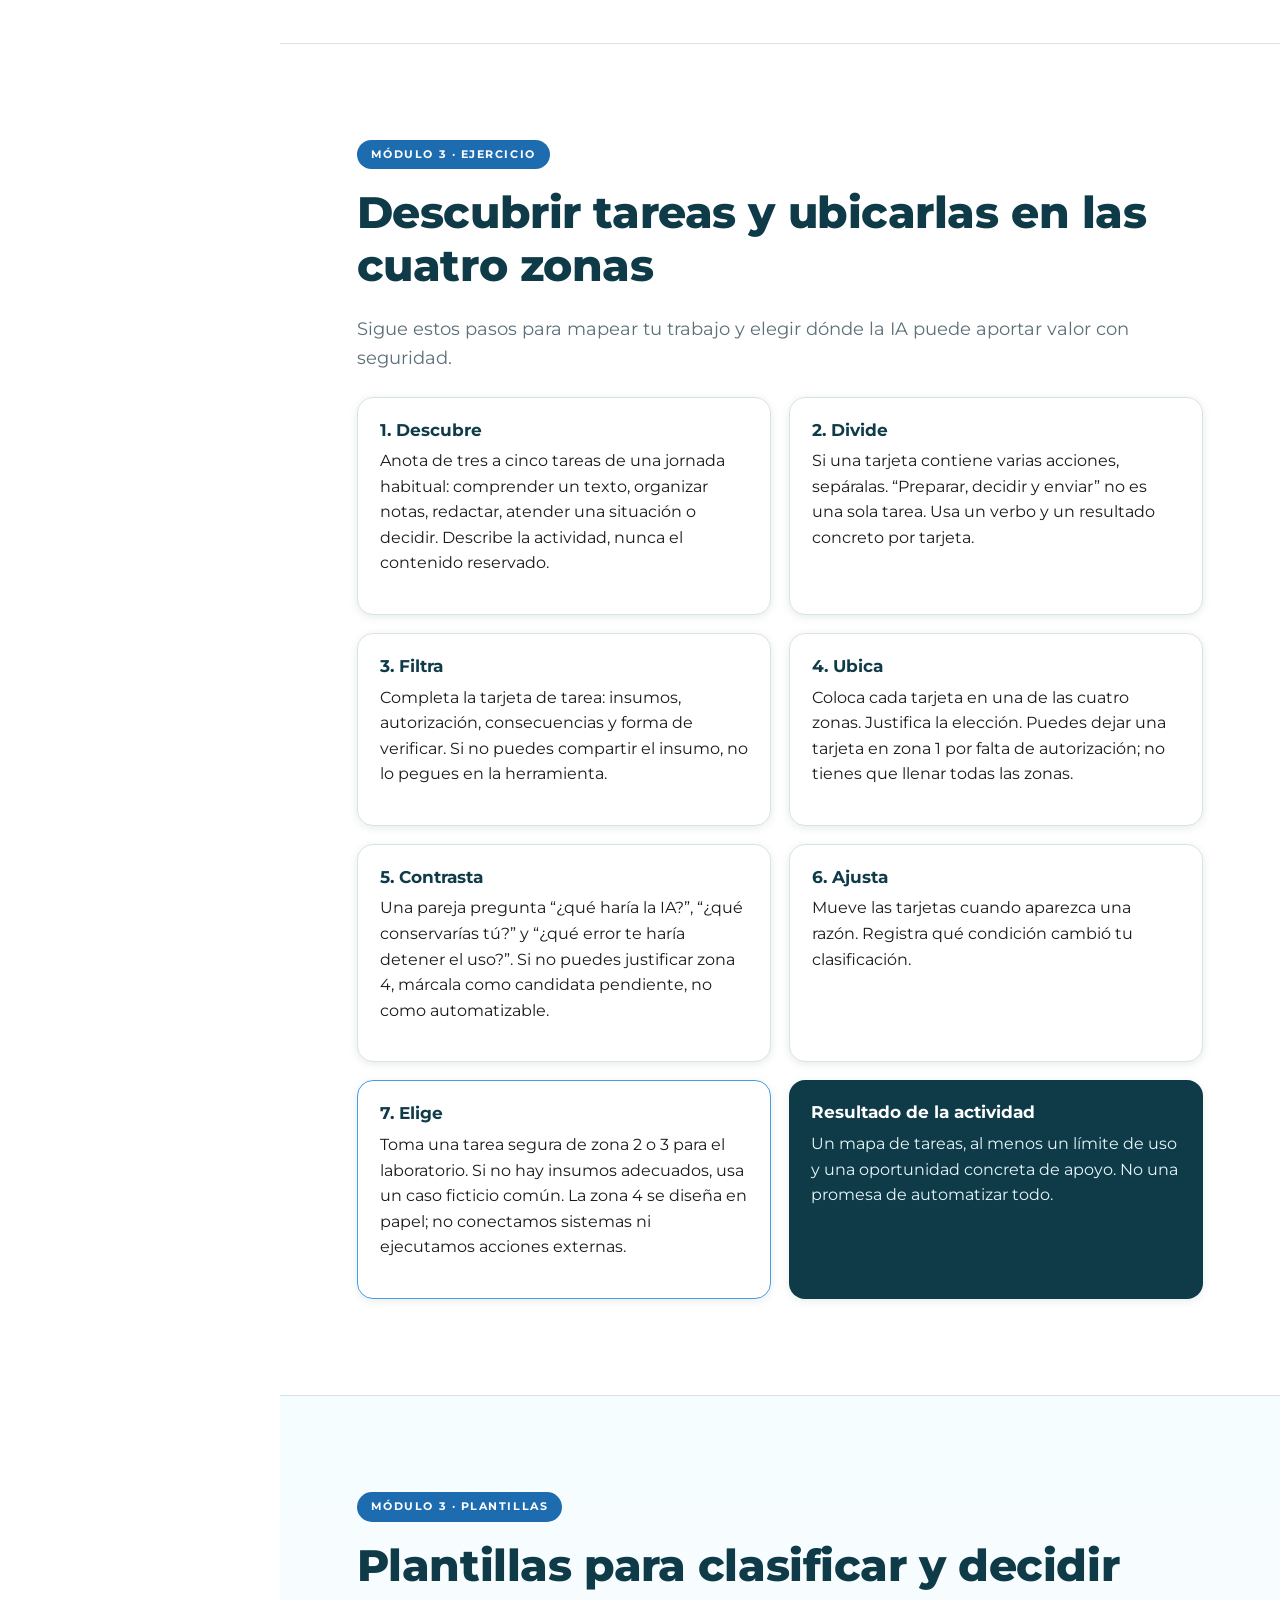
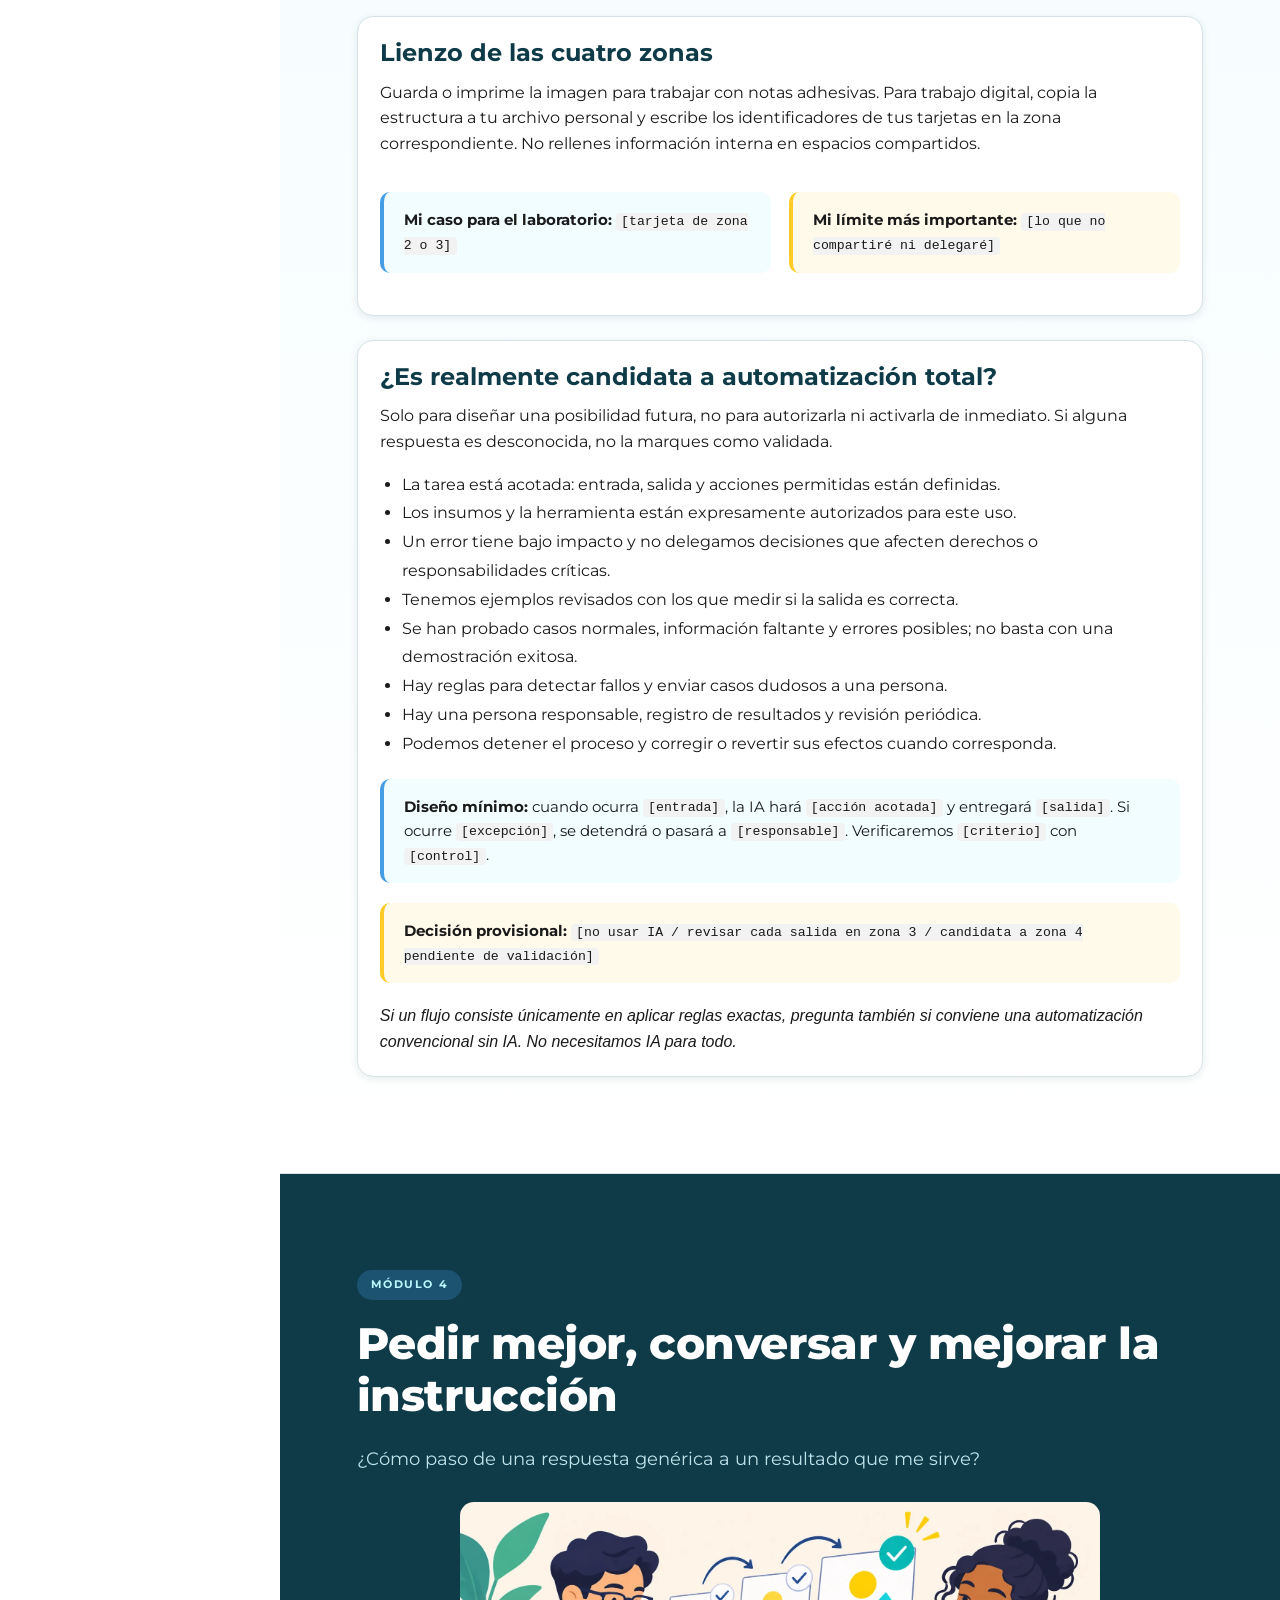
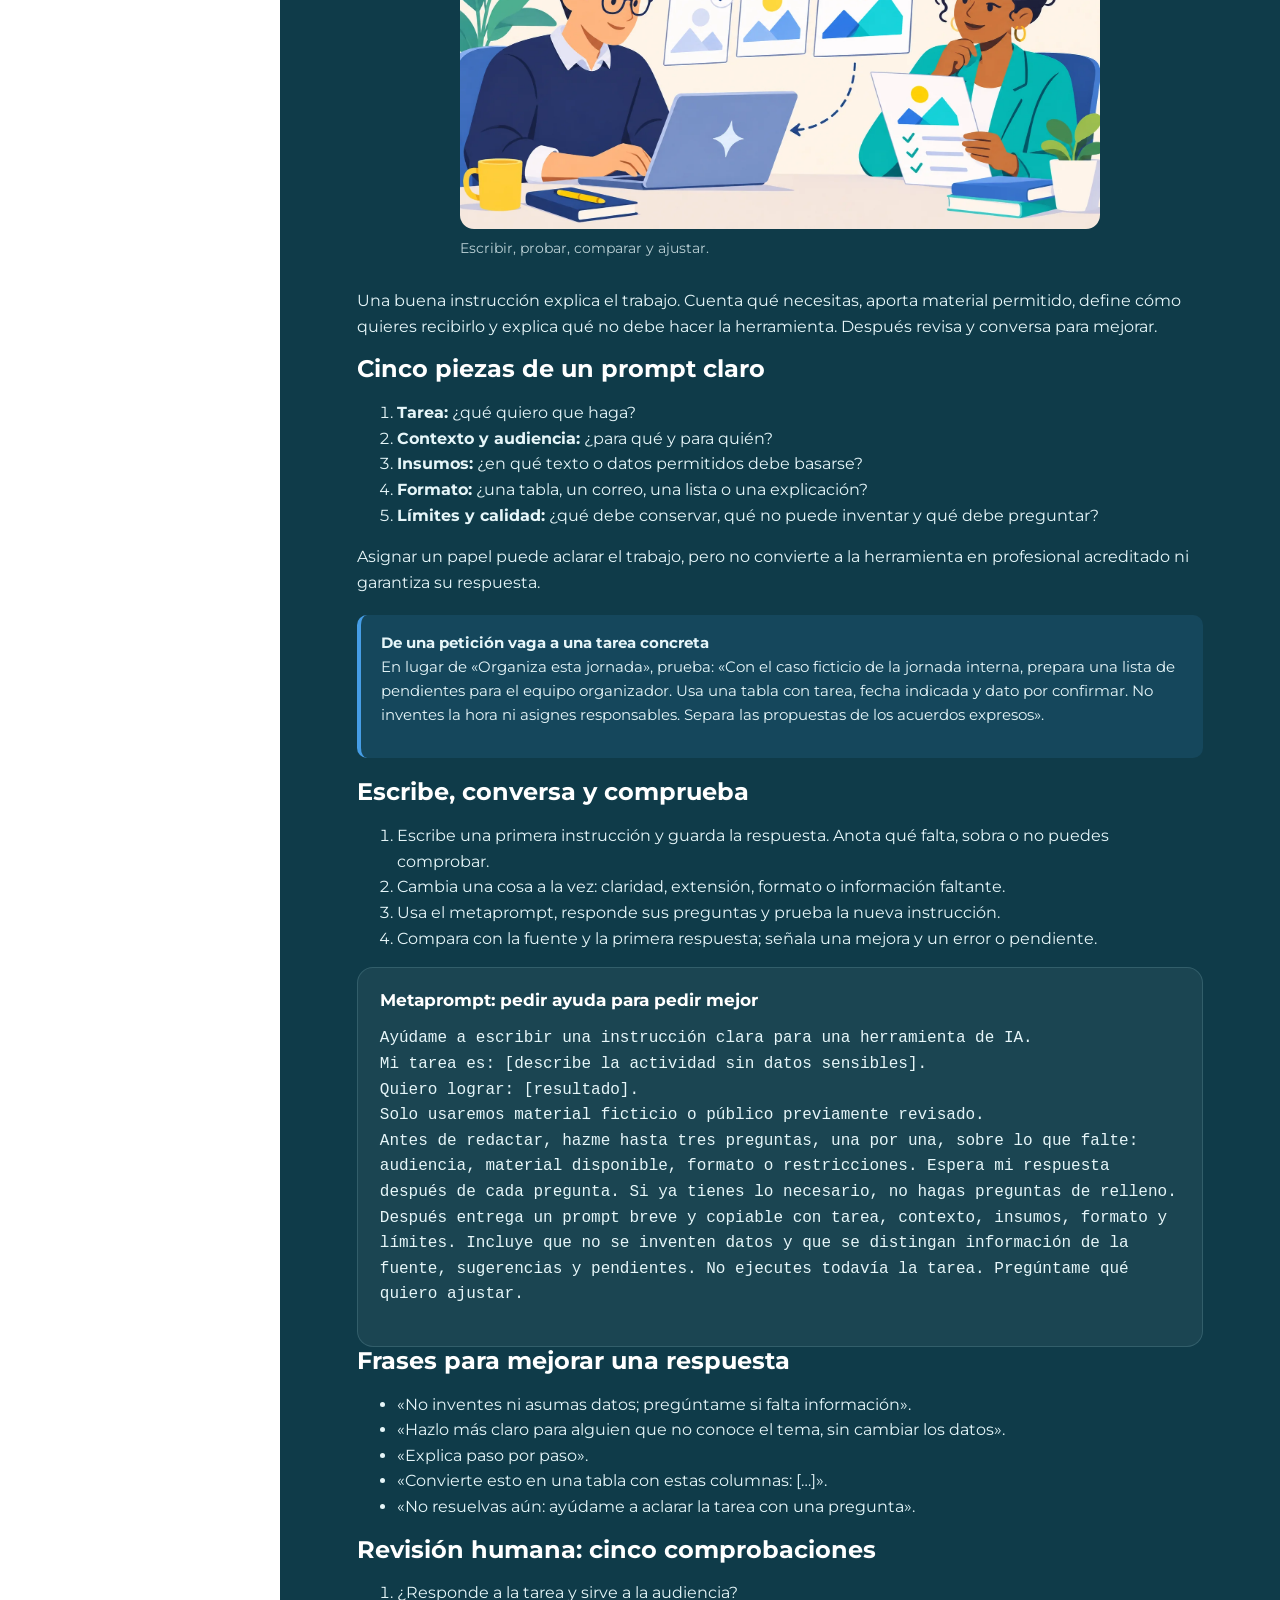
==== commit bd31fe1a: "Add agentic AI workshop" ====
--- a/index.html
+++ b/index.html
@@ -24,13 +24,14 @@
     <a href="#paso-1"><span class="n">1</span>Reconocer tu punto de partida</a>
     <a href="#paso-2"><span class="n">2</span>Elegir una tarea pequeña</a>
     <a href="#ficha"><span class="n">3</span>Mi ficha de inicio</a>
-    <div class="sep">Módulos</div>
+    <div class="sep">Primera parte · Módulos</div>
     <a href="#modulo-1"><span class="n">M1</span>Entender la IA sin enredarnos</a>
     <a href="#modulo-2"><span class="n">M2</span>Dejar lista la herramienta</a>
     <a href="#modulo-3"><span class="n">M3</span>Elegir cuándo usar IA</a>
     <a href="#modulo-4"><span class="n">M4</span>Pedir mejor y revisar</a>
     <a href="#modulo-5"><span class="n">M5</span>Laboratorio acompañado</a>
     <a href="#reflexion"><span class="n">•</span>Cierre y siguiente paso</a>
+    <div class="sep">Continúa aprendiendo</div><a href="agentes.html"><span class="n">→</span>Segunda parte · Agentes de IA</a>
   </nav>
   <div class="foot">distilledinnovation.co</div>
 </aside>
@@ -45,6 +46,7 @@
     <div class="cta">
       <a class="btn yellow" href="#paso-1">Comenzar →</a>
       <a class="btn ghost" href="#modulo-1">Ir al módulo 1</a>
+      <a class="btn ghost" href="agentes.html">Segunda parte: agentes →</a>
     </div>
   </div>
   <svg class="wave" viewBox="0 0 1440 120" preserveAspectRatio="none" height="90" width="100%"><path d="M0 60 C360 0 720 120 1440 40 V120 H0Z" fill="#BCF8FF" opacity=".35"/><path d="M0 80 C400 30 900 120 1440 70 V120 H0Z" fill="#fff"/></svg>
--- a/assets/styles.css
+++ b/assets/styles.css
@@ -466,4 +466,4 @@
 .proof-card small{font-size:12px;color:#cfe7ec}
 .proof-card:hover{border-color:var(--yellow)}
 
-.course-figure{margin:28px 0}.course-figure img{display:block;width:100%;height:auto;border-radius:14px}.course-figure figcaption{font-size:.9rem;margin-top:8px;opacity:.8}
+.course-figure{max-width:640px;margin:28px auto}.course-figure img{display:block;width:100%;height:auto;border-radius:14px}.course-figure figcaption{font-size:.9rem;margin-top:8px;opacity:.8}
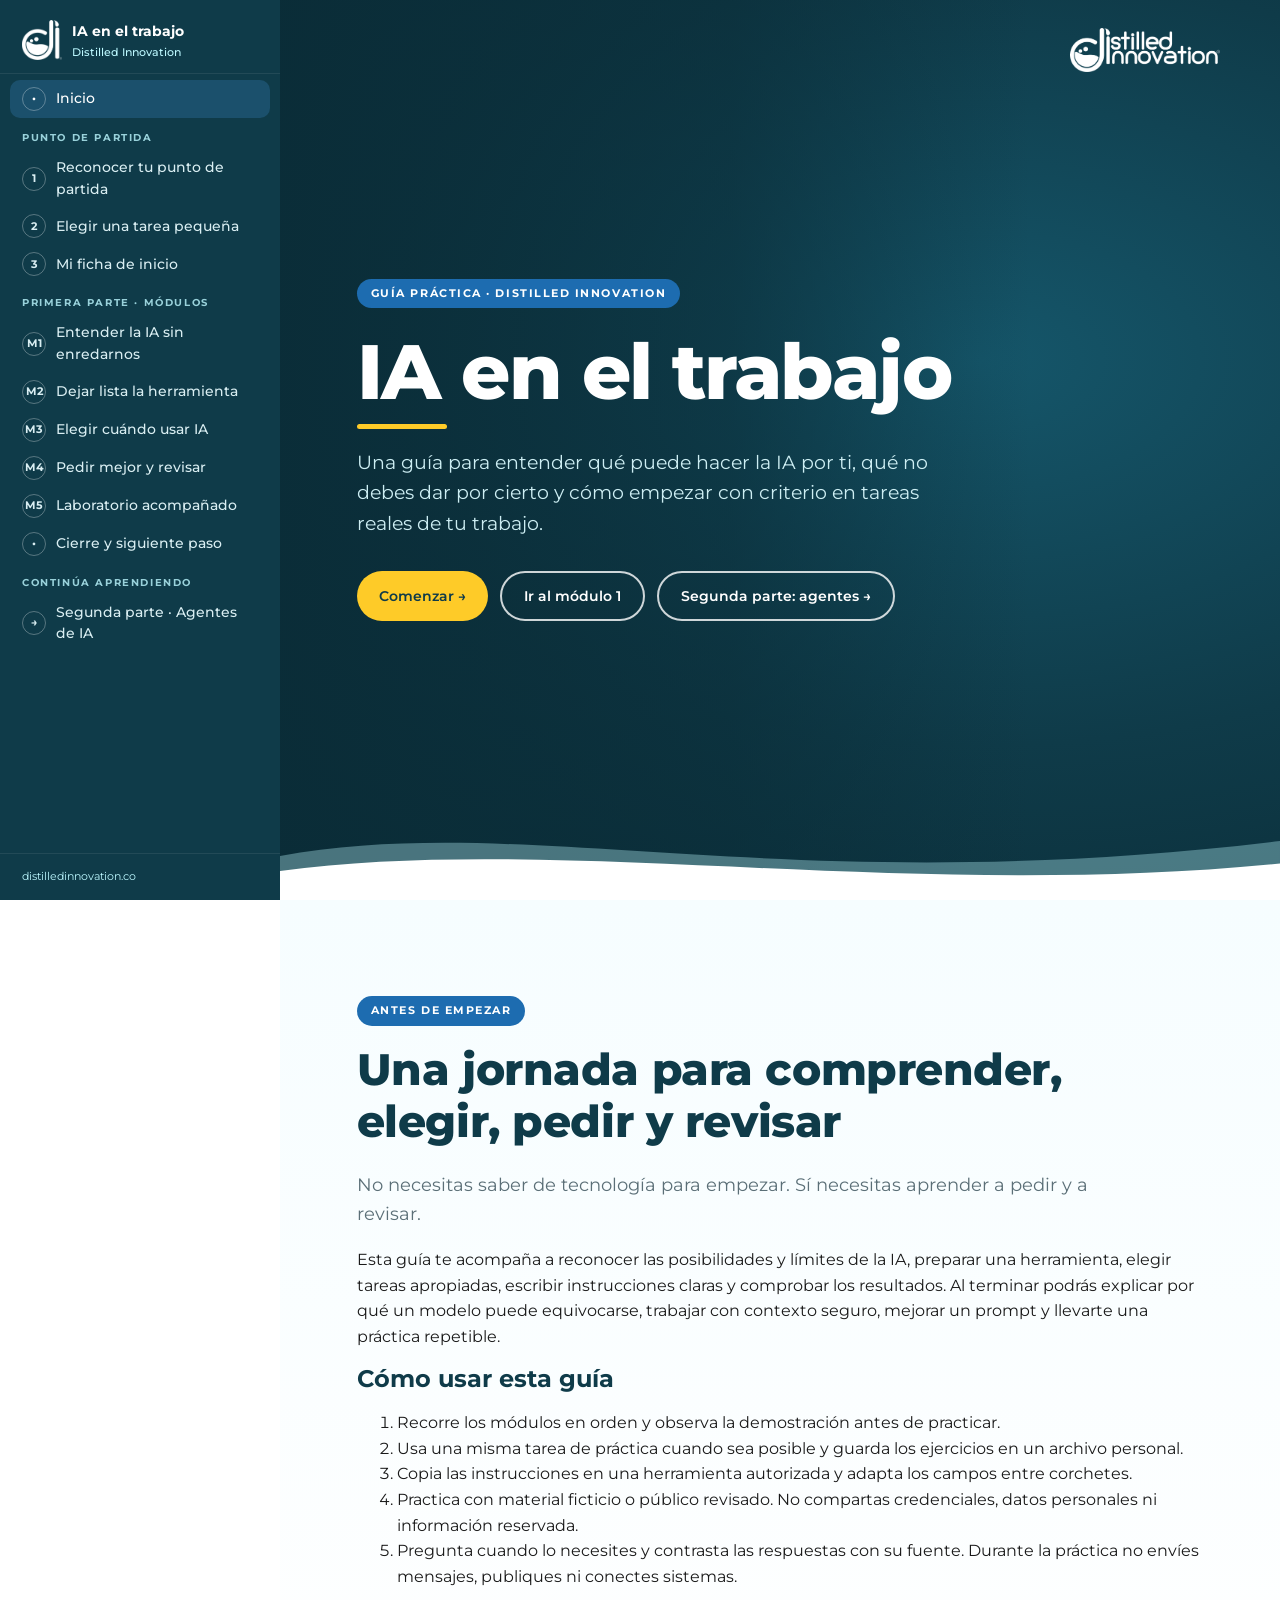
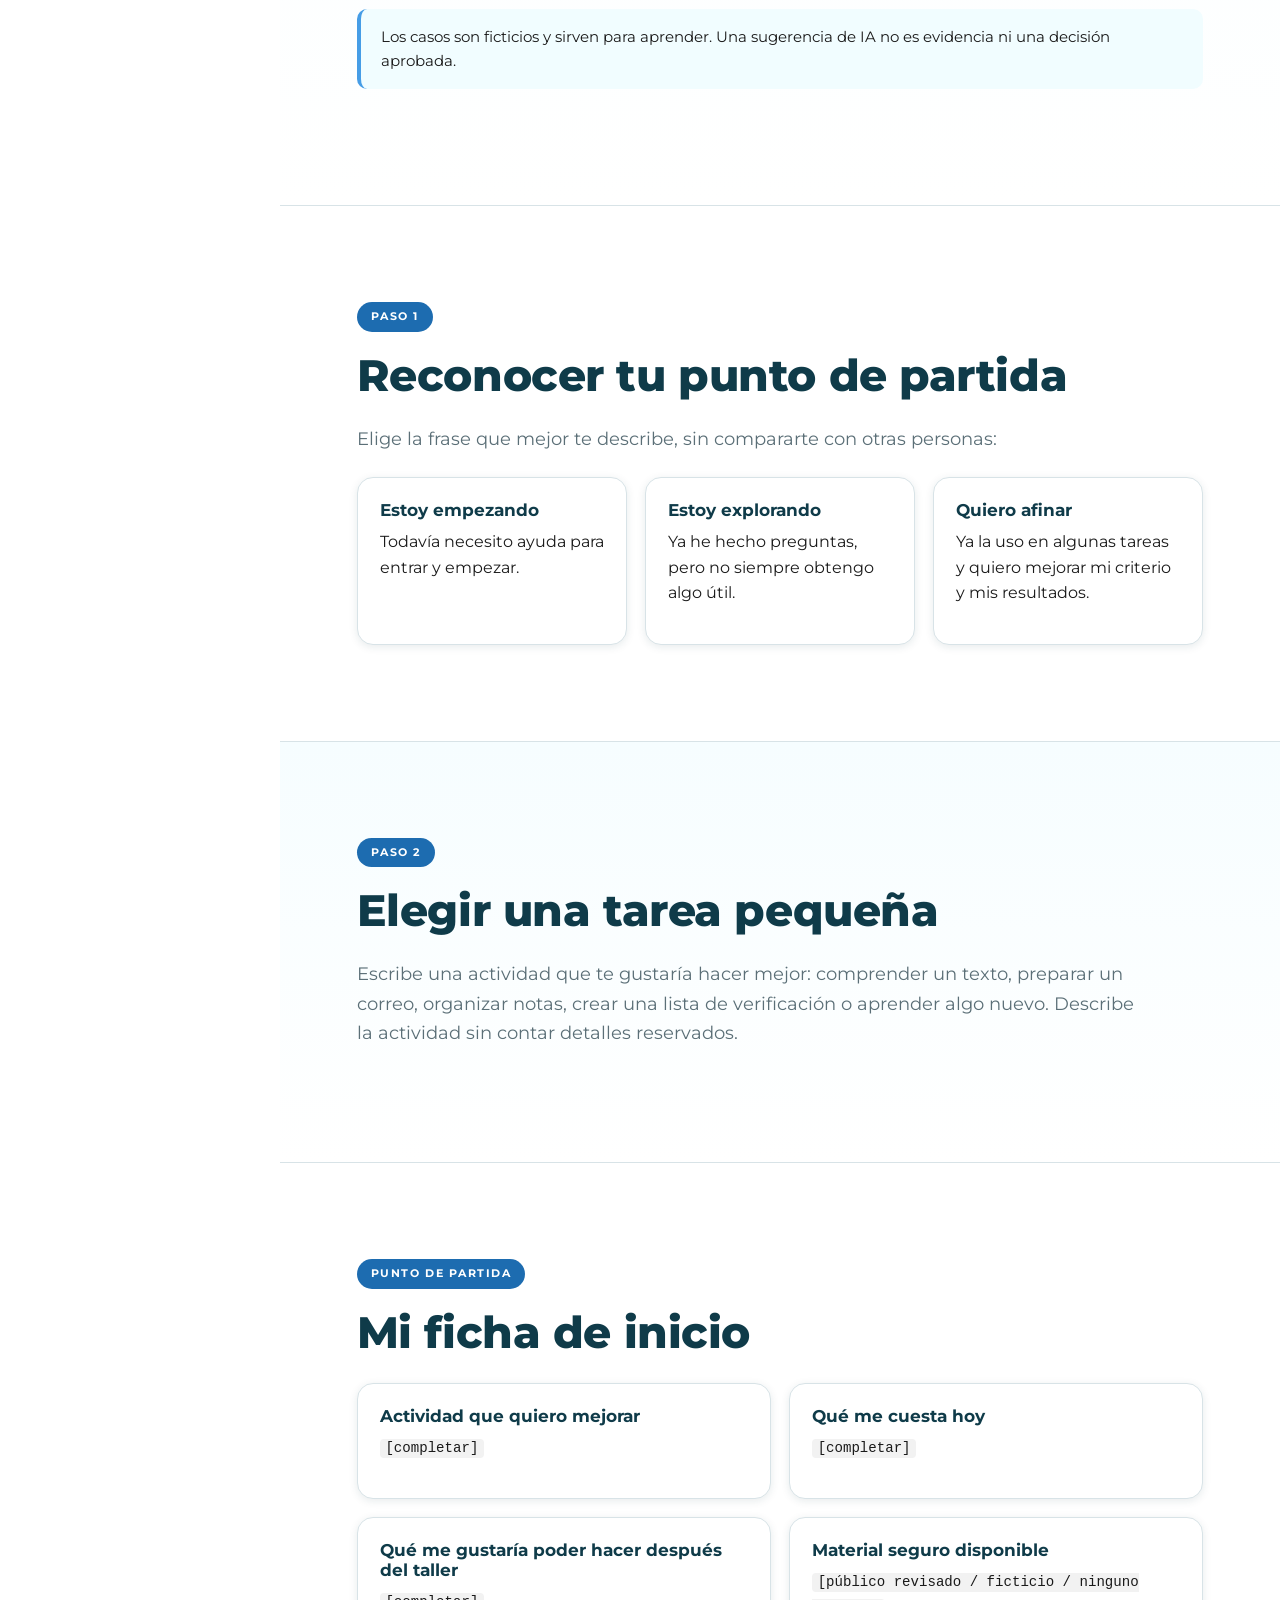
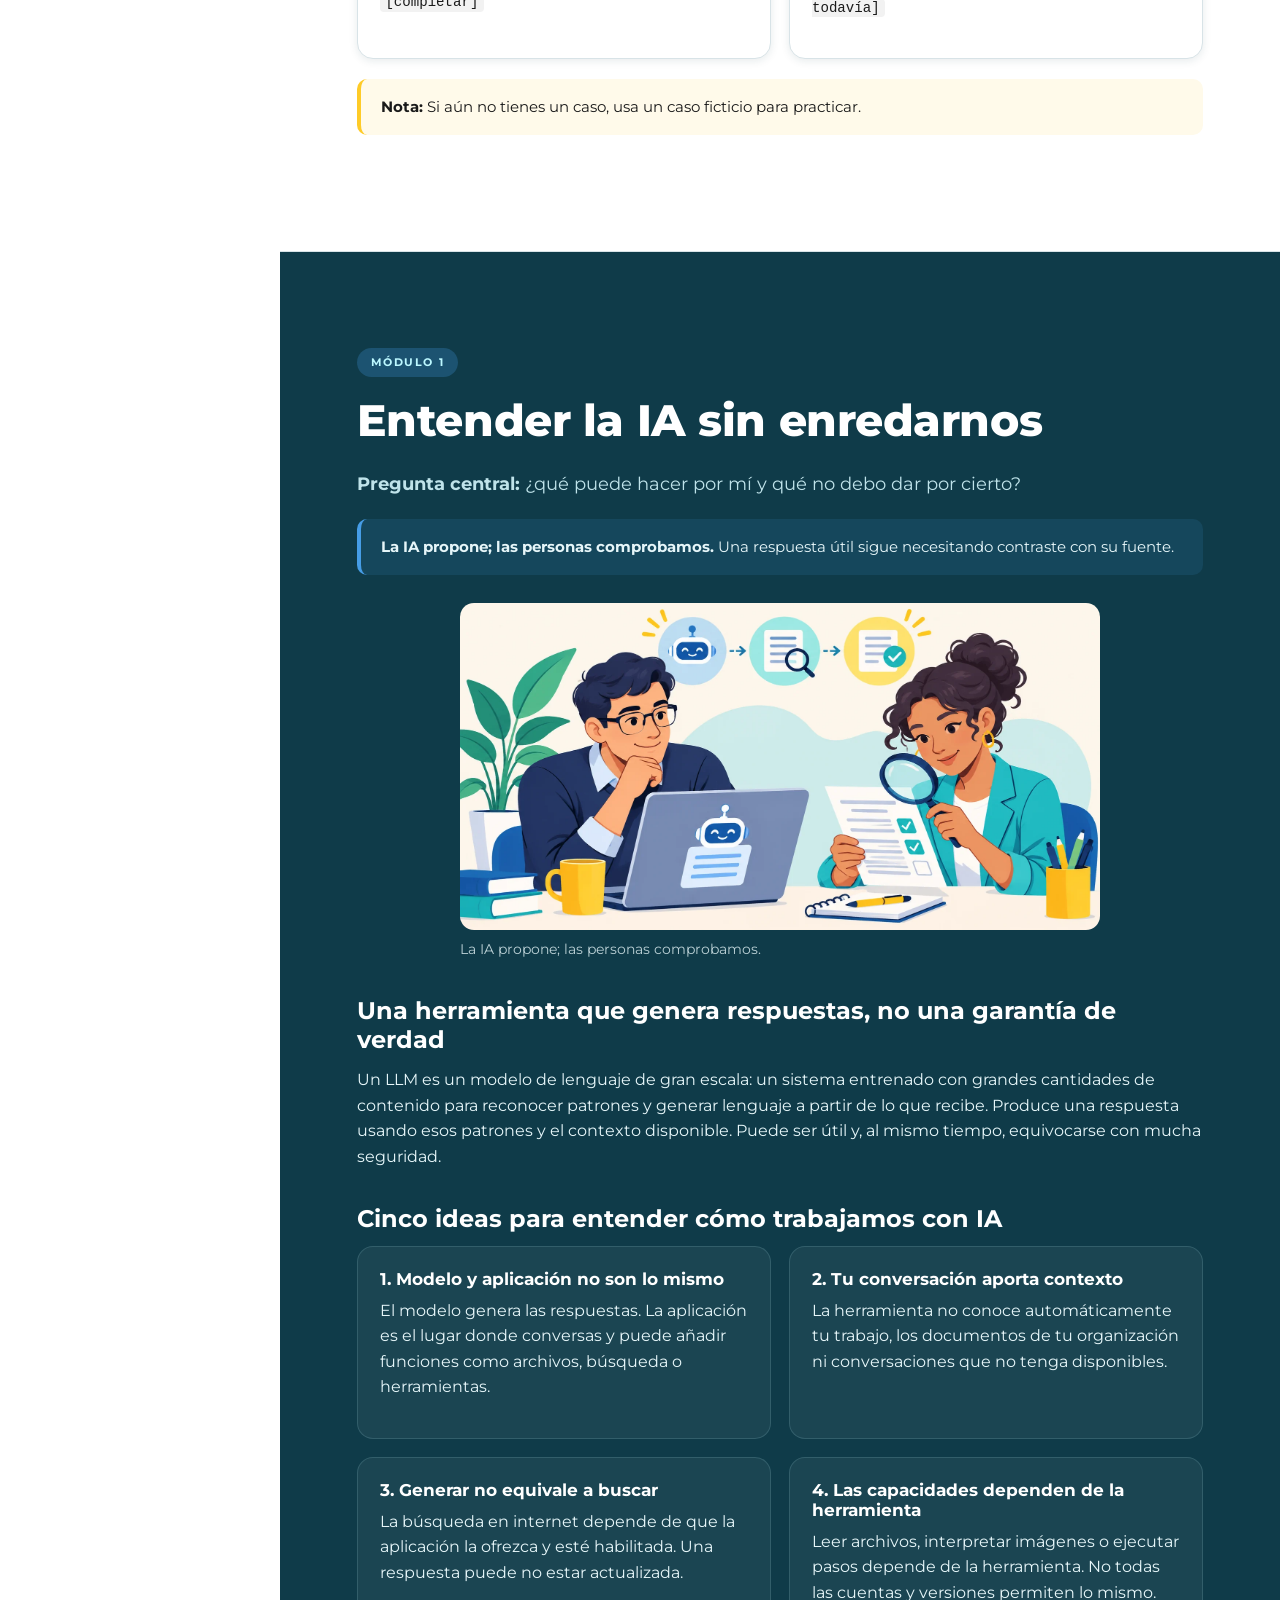
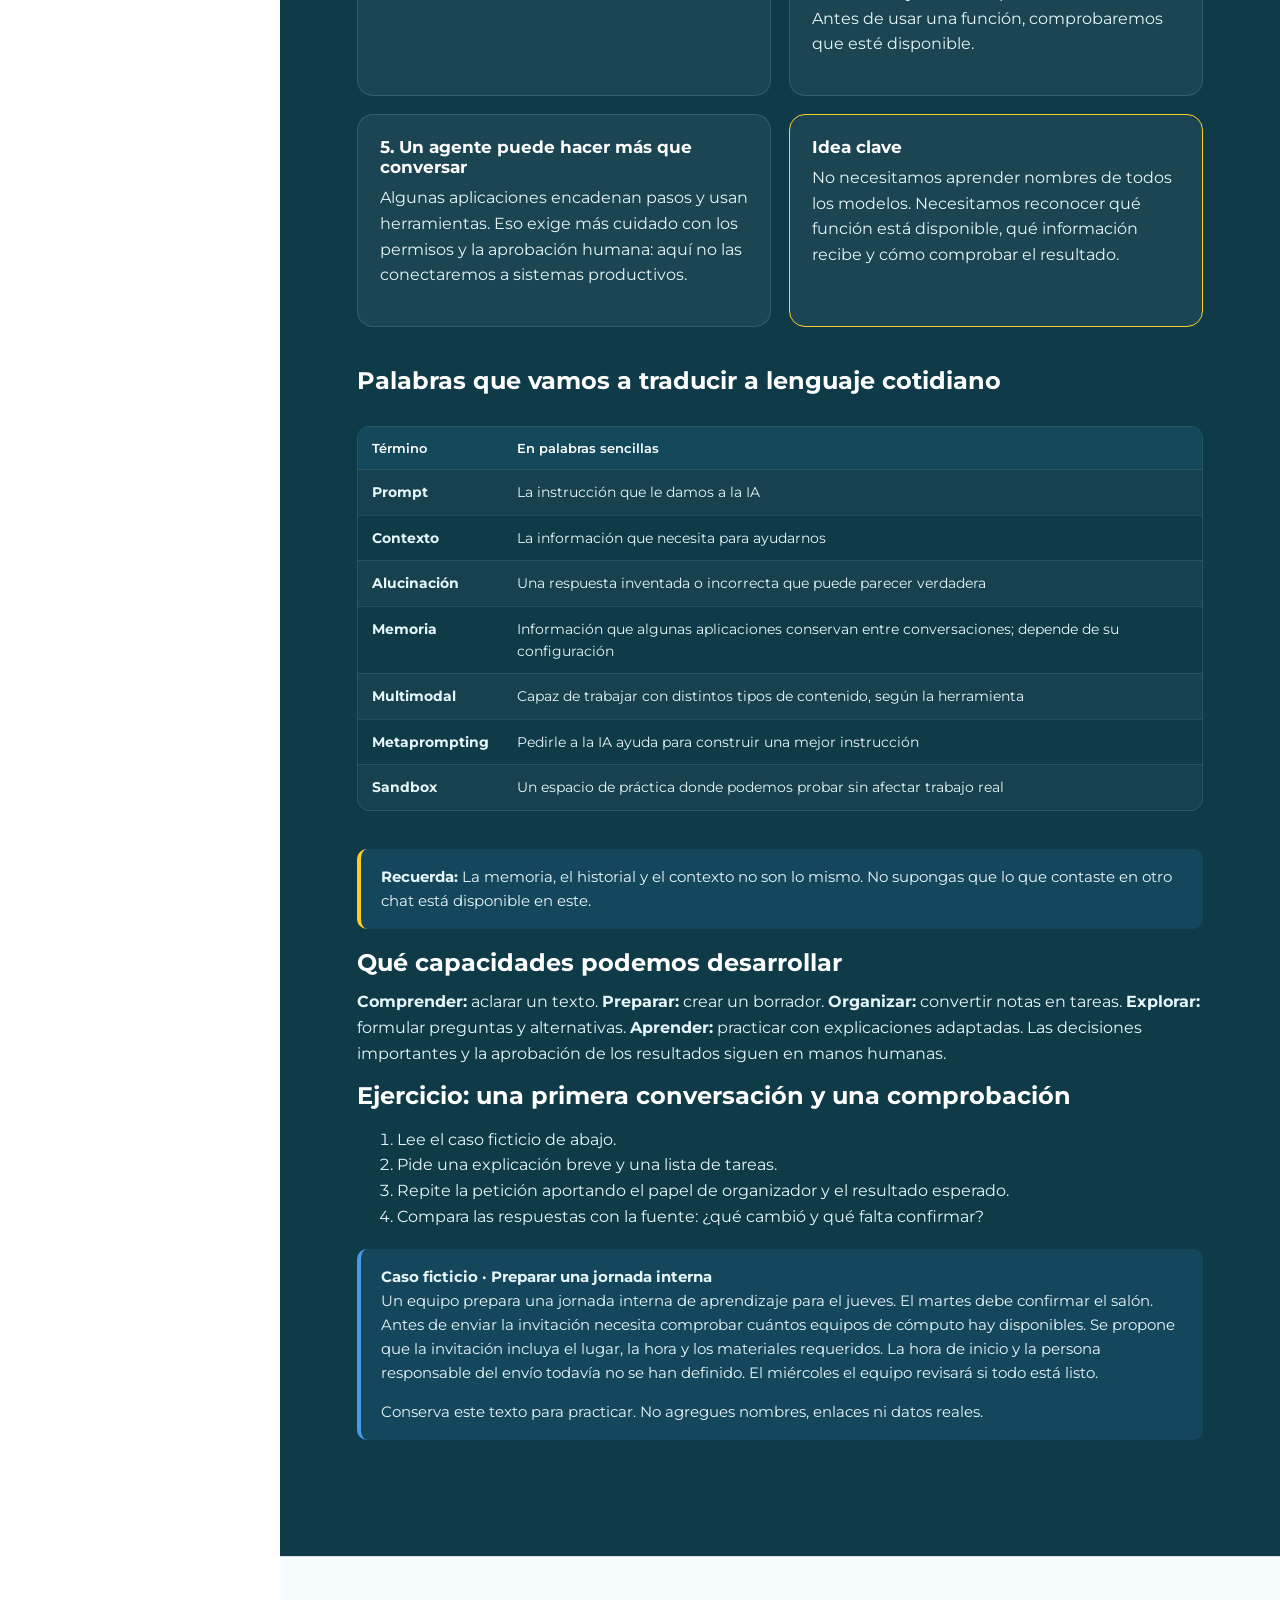
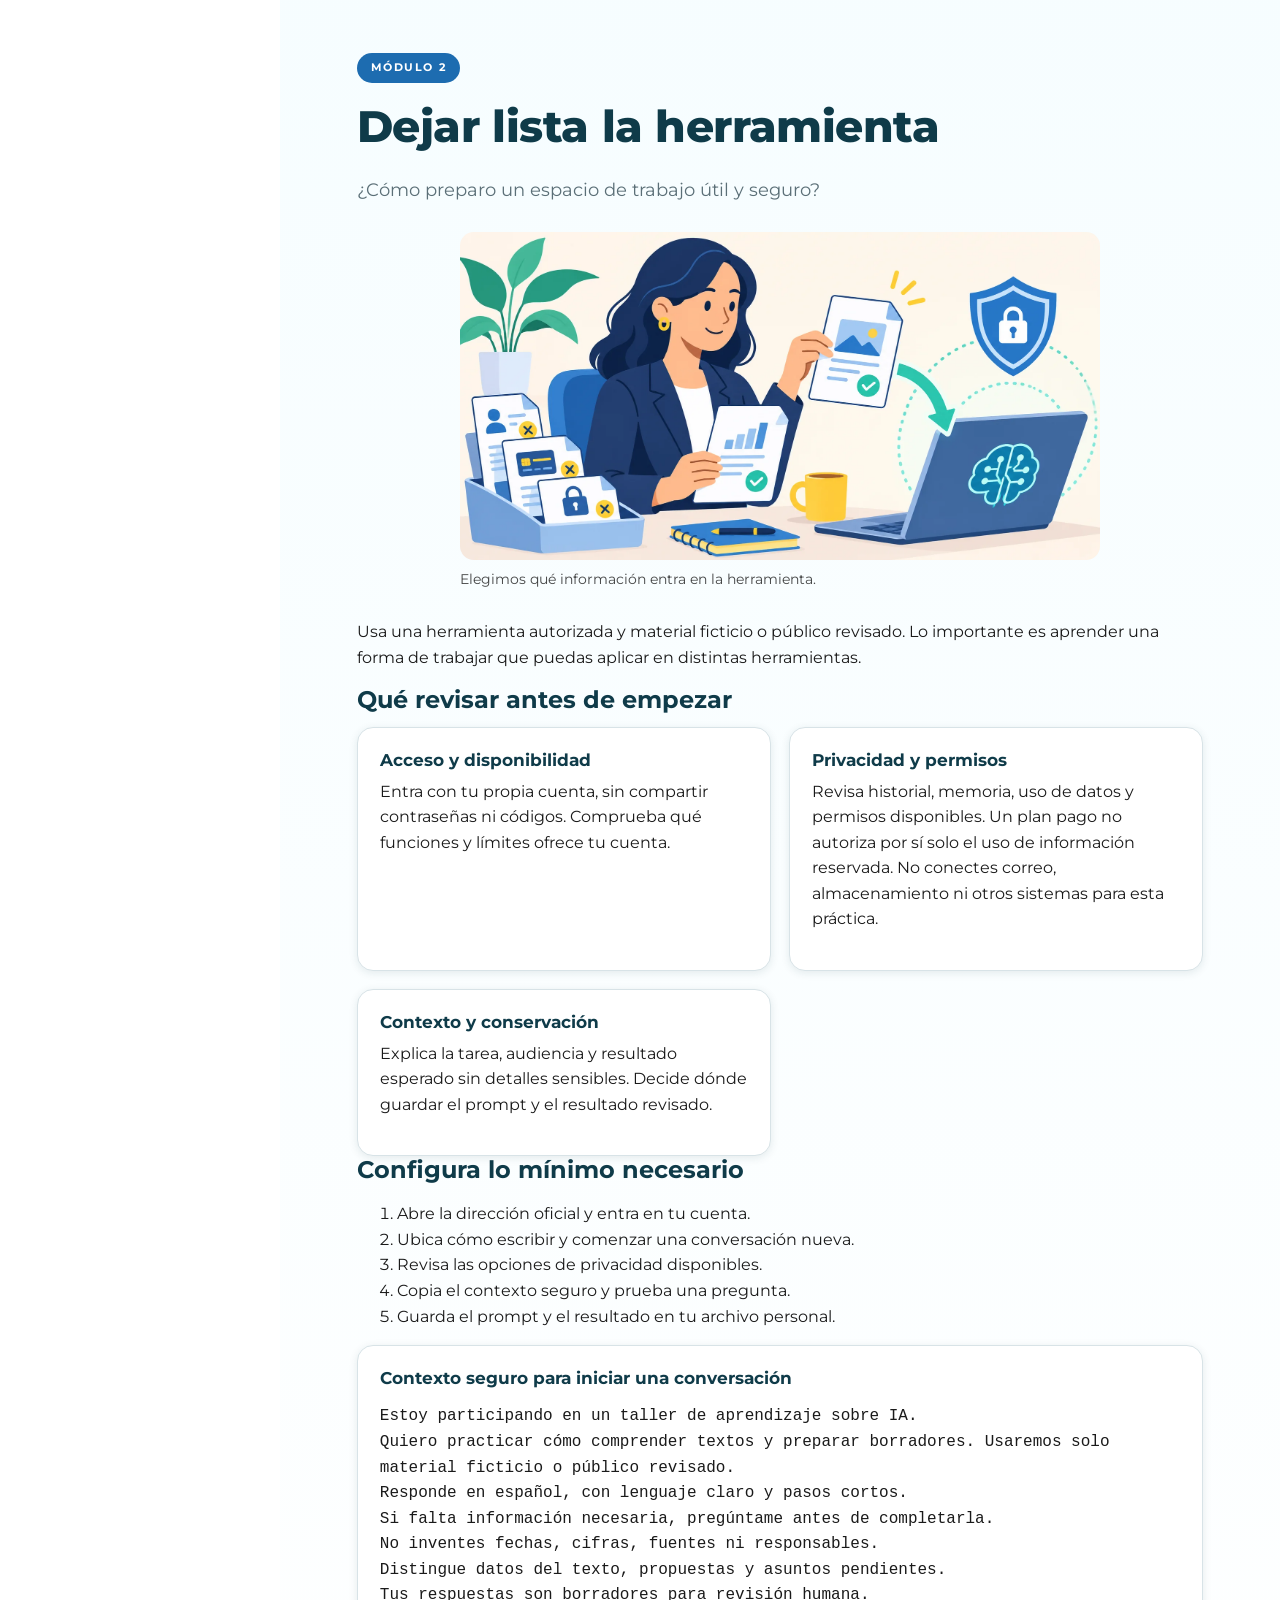
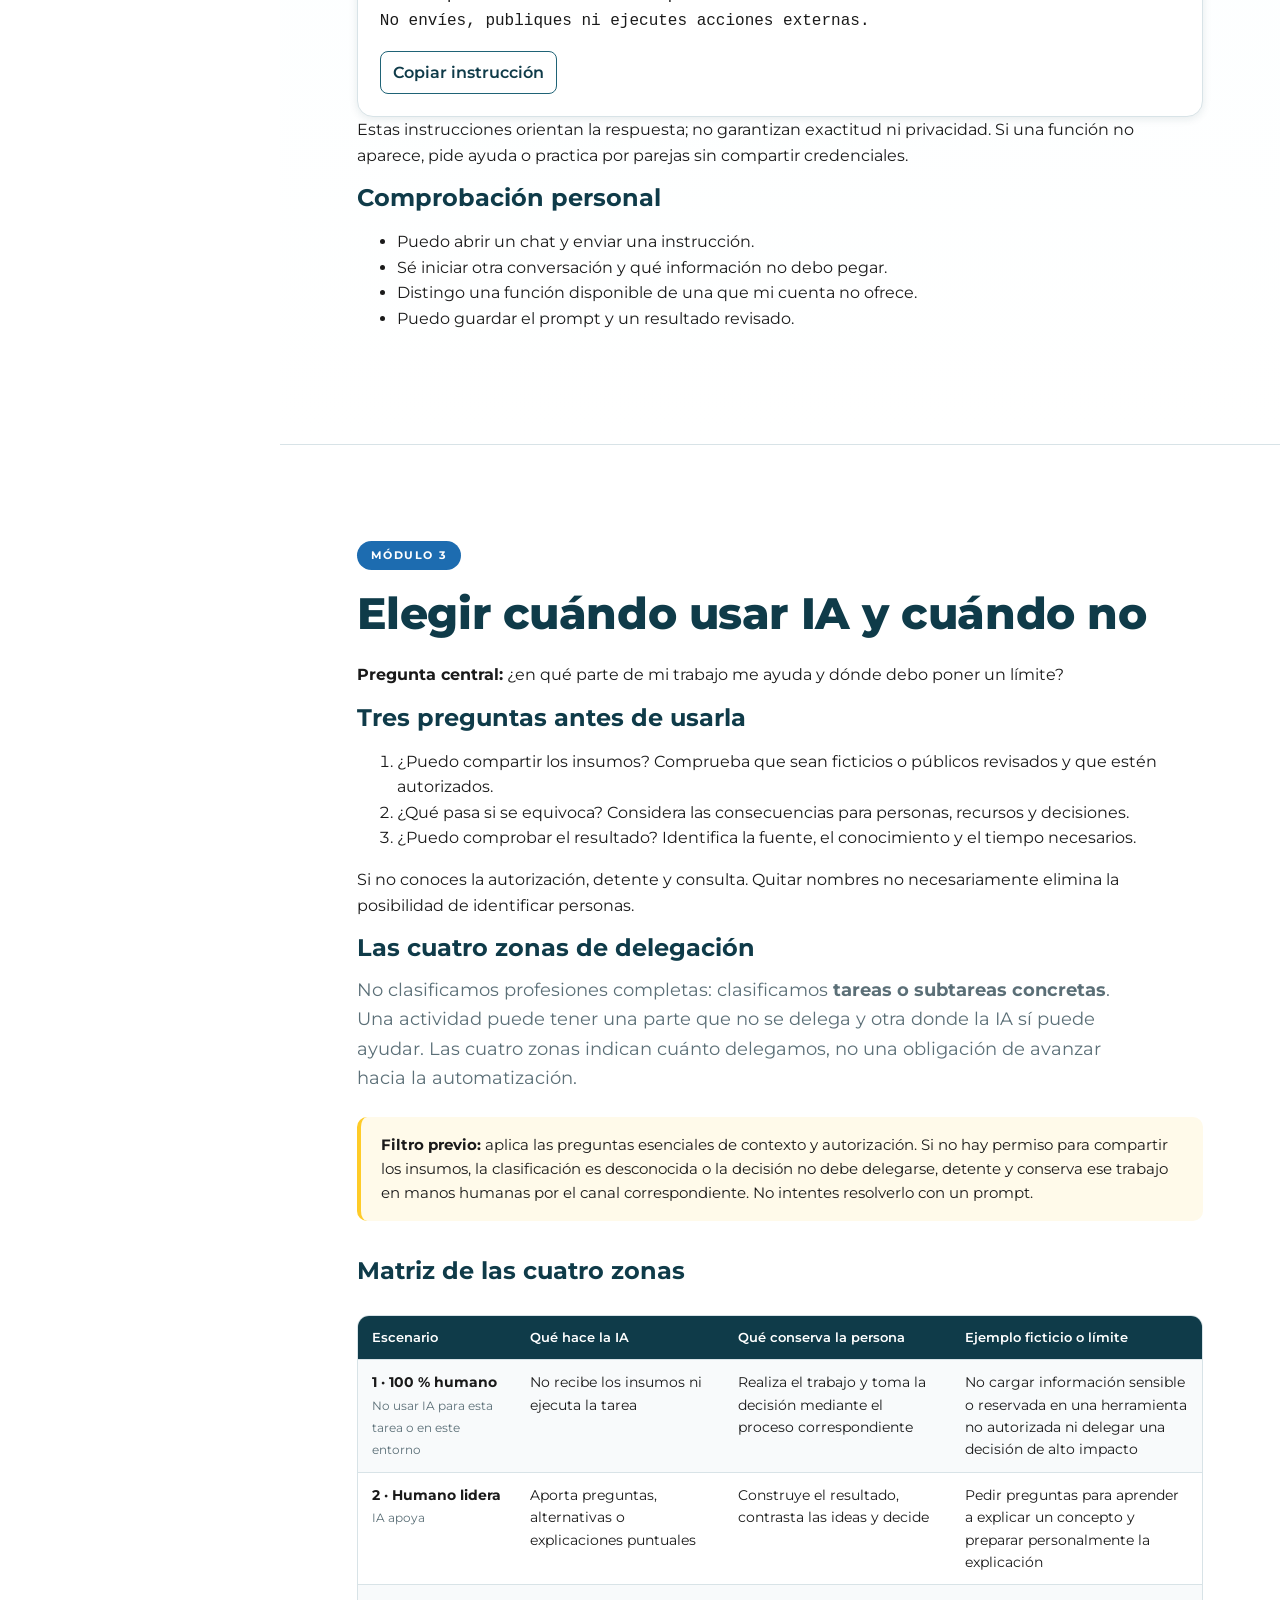
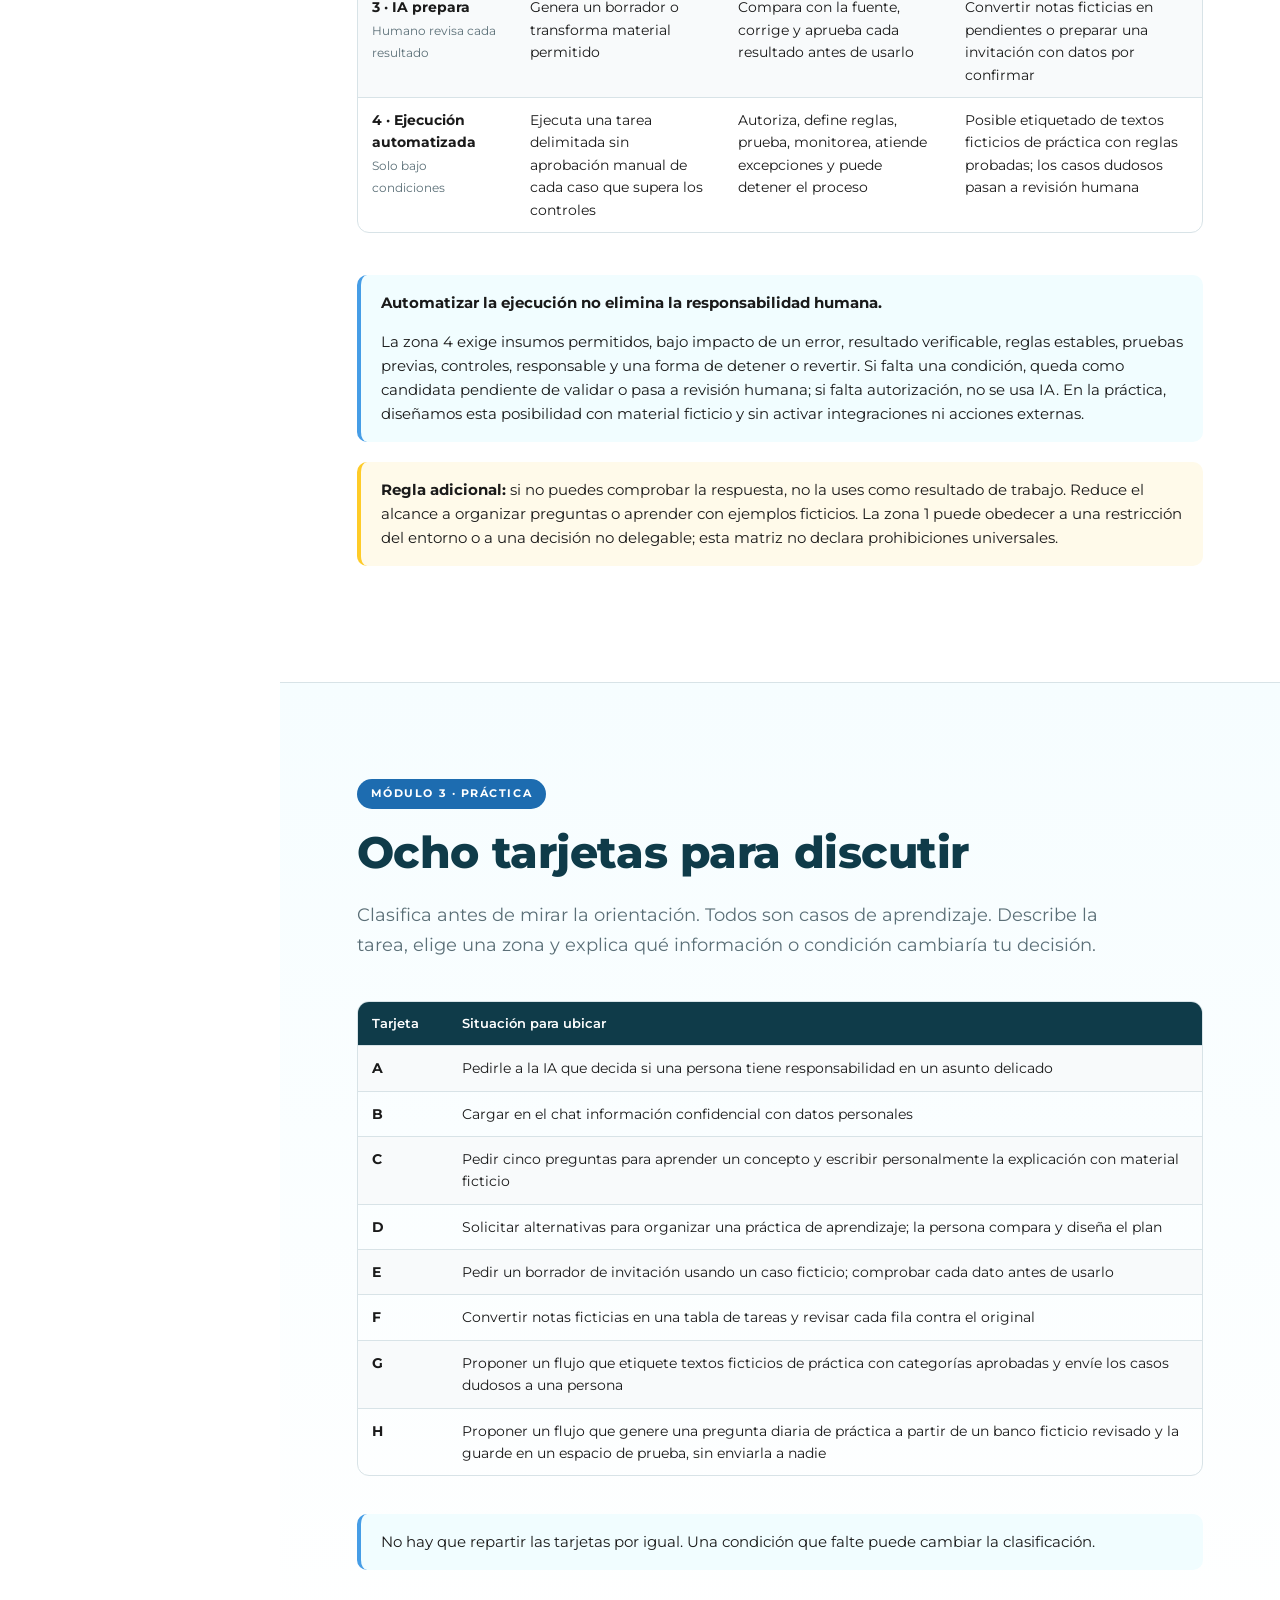
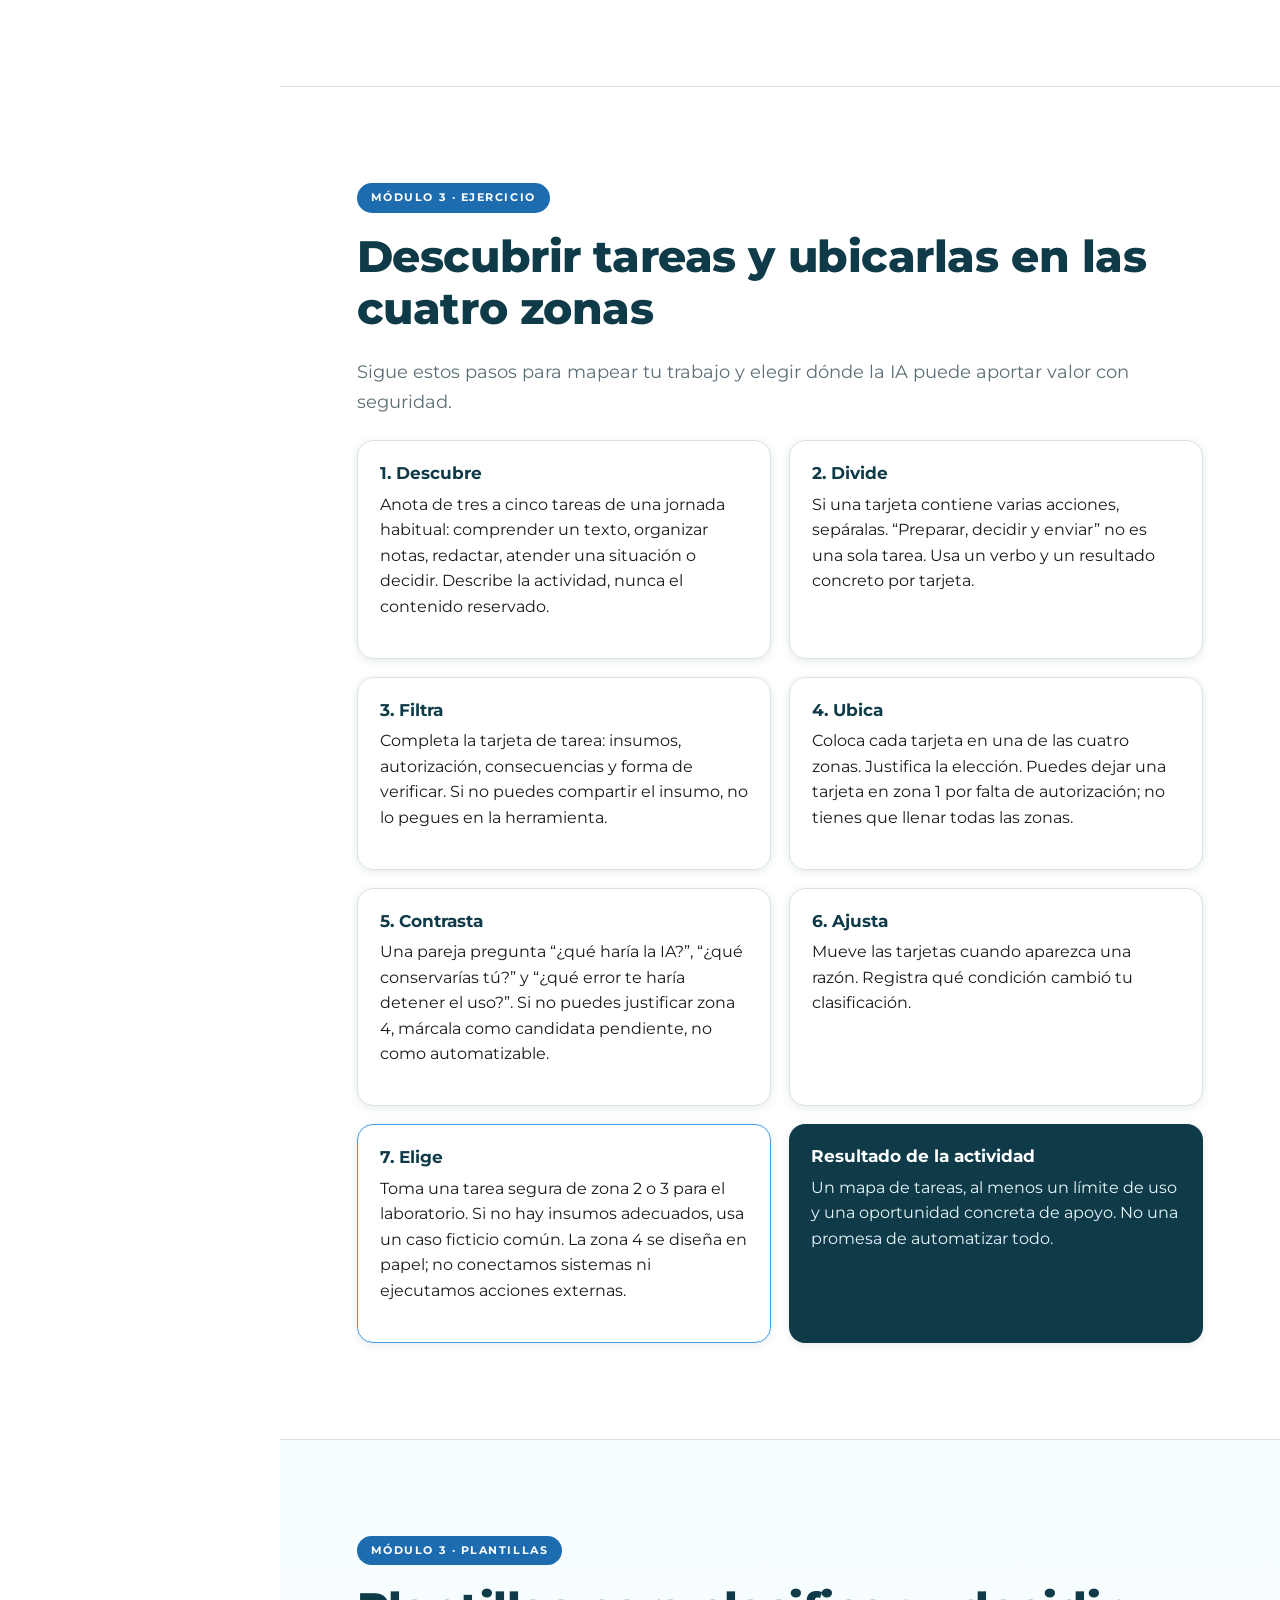
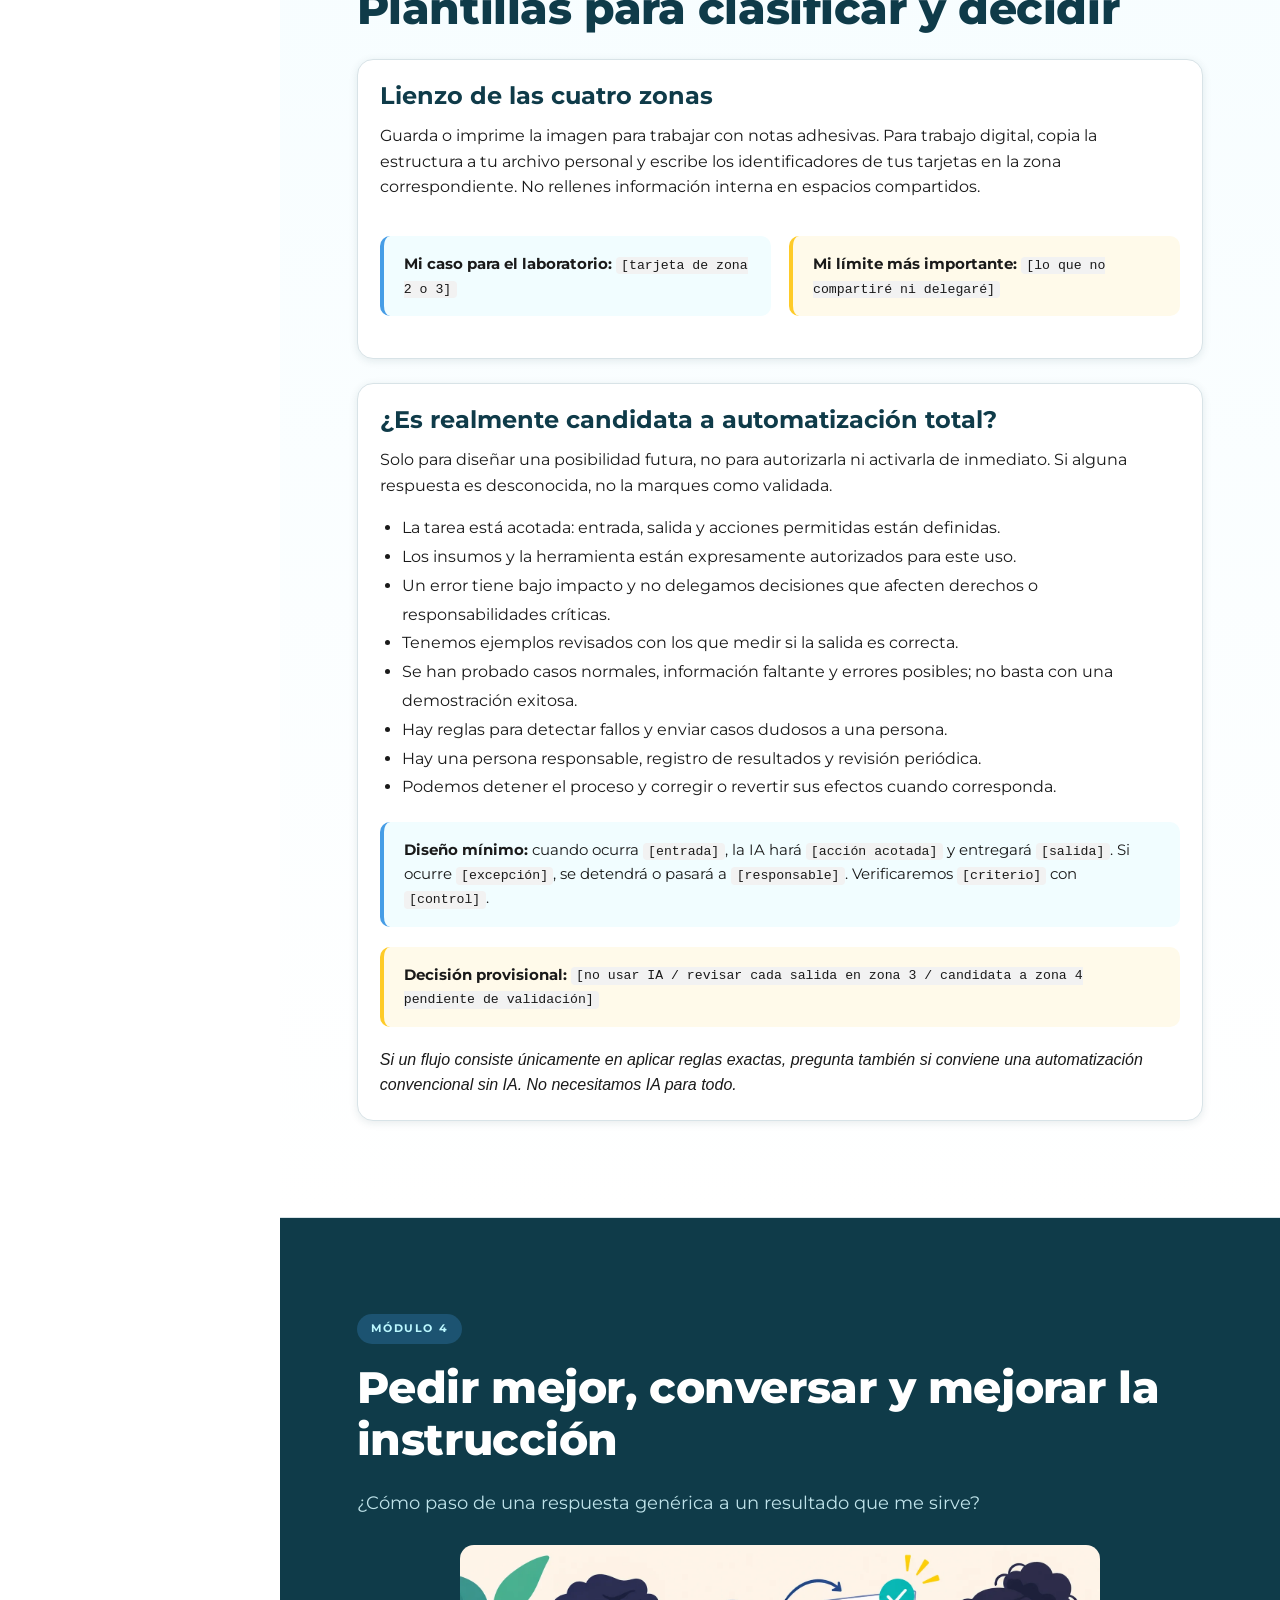
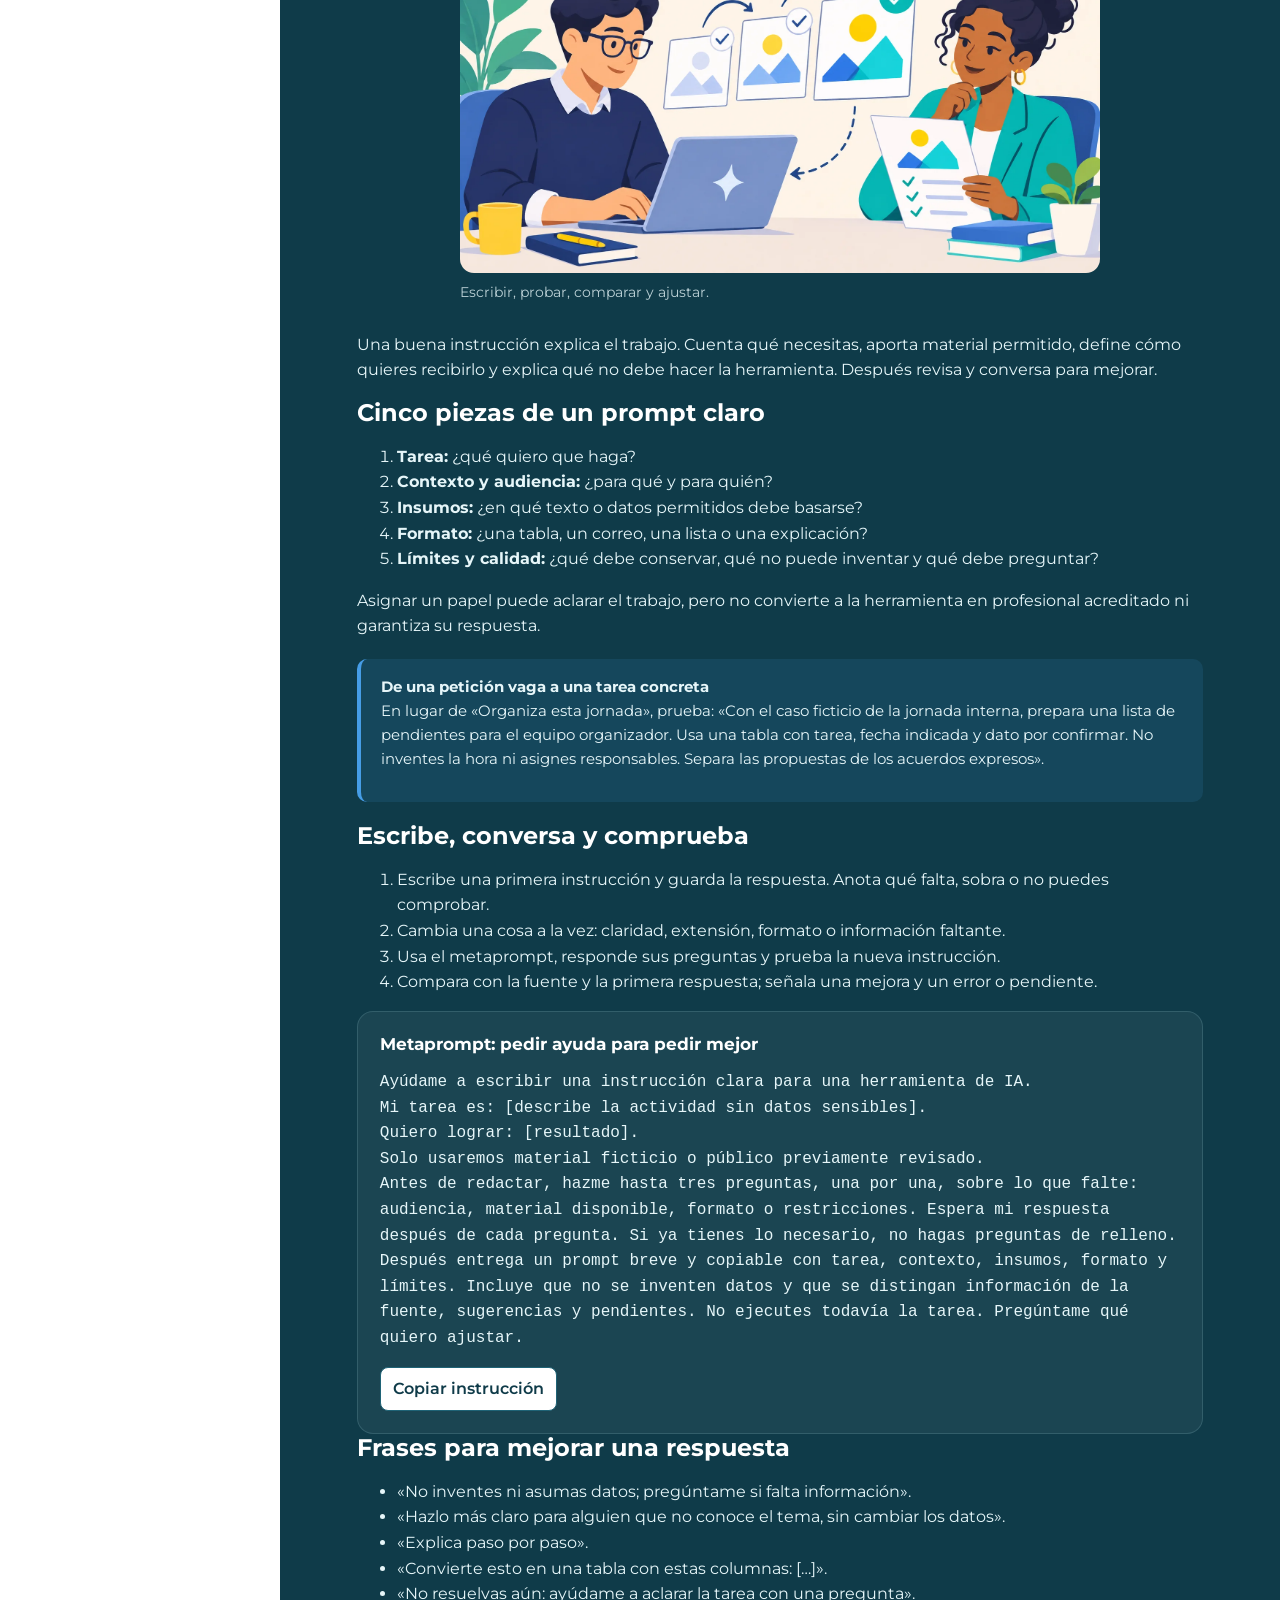
==== commit af551f1a: "Add workbook download and prompt copy buttons" ====
--- a/index.html
+++ b/index.html
@@ -329,5 +329,6 @@
   document.addEventListener('scroll', onScroll, {passive:true}); onScroll();
 })();
 </script>
+<script src="assets/copiar-prompts.js" defer></script>
 </body>
 </html>
--- a/assets/styles.css
+++ b/assets/styles.css
@@ -467,3 +467,4 @@
 .proof-card:hover{border-color:var(--yellow)}
 
 .course-figure{max-width:640px;margin:28px auto}.course-figure img{display:block;width:100%;height:auto;border-radius:14px}.course-figure figcaption{font-size:.9rem;margin-top:8px;opacity:.8}
+.copy-controls{display:flex;align-items:center;gap:12px;flex-wrap:wrap;margin-top:12px}.copy-prompt{border:1px solid #1f6376;border-radius:8px;background:#fff;color:#0f3b49;font:inherit;font-weight:600;padding:8px 12px;cursor:pointer}.copy-prompt:hover{background:#e7f7f9}.copy-prompt:focus-visible{outline:3px solid #469de6;outline-offset:2px}.copy-status{font-size:.875rem}.dark .copy-status{color:#fff}
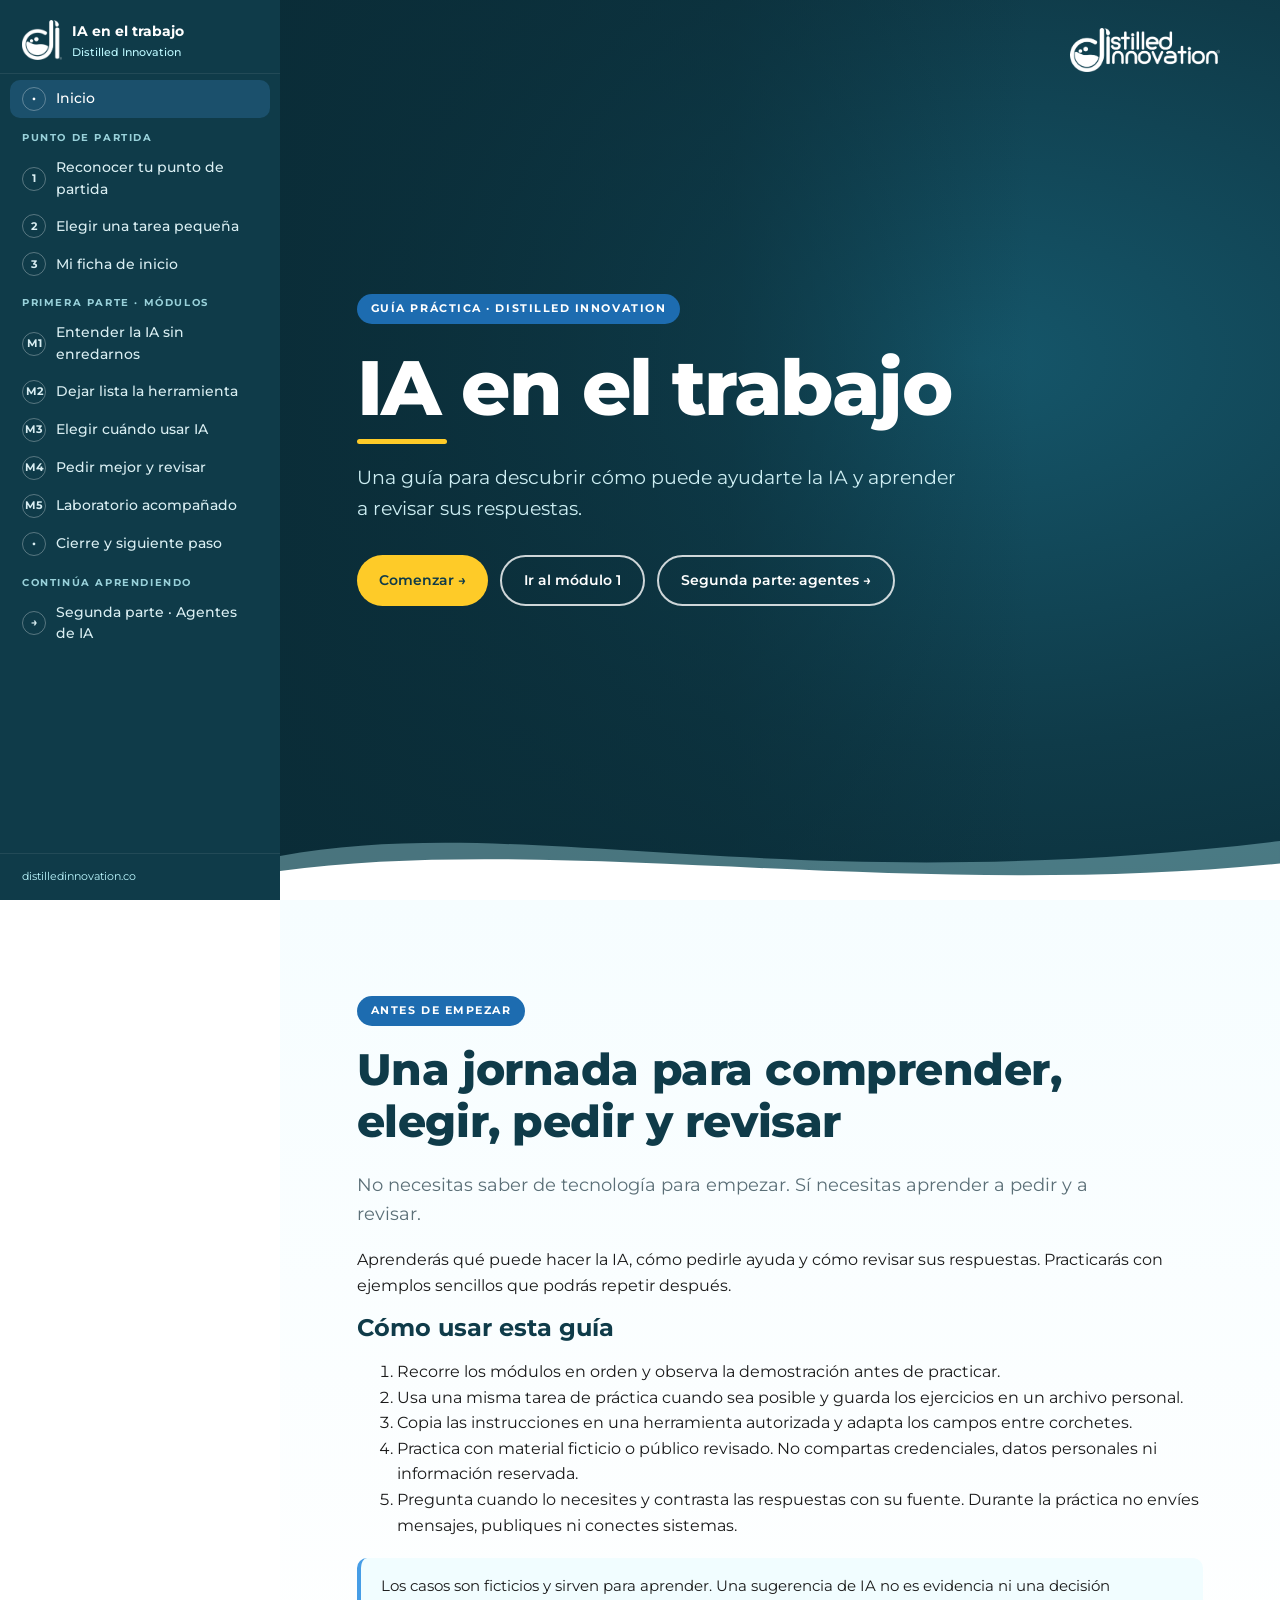
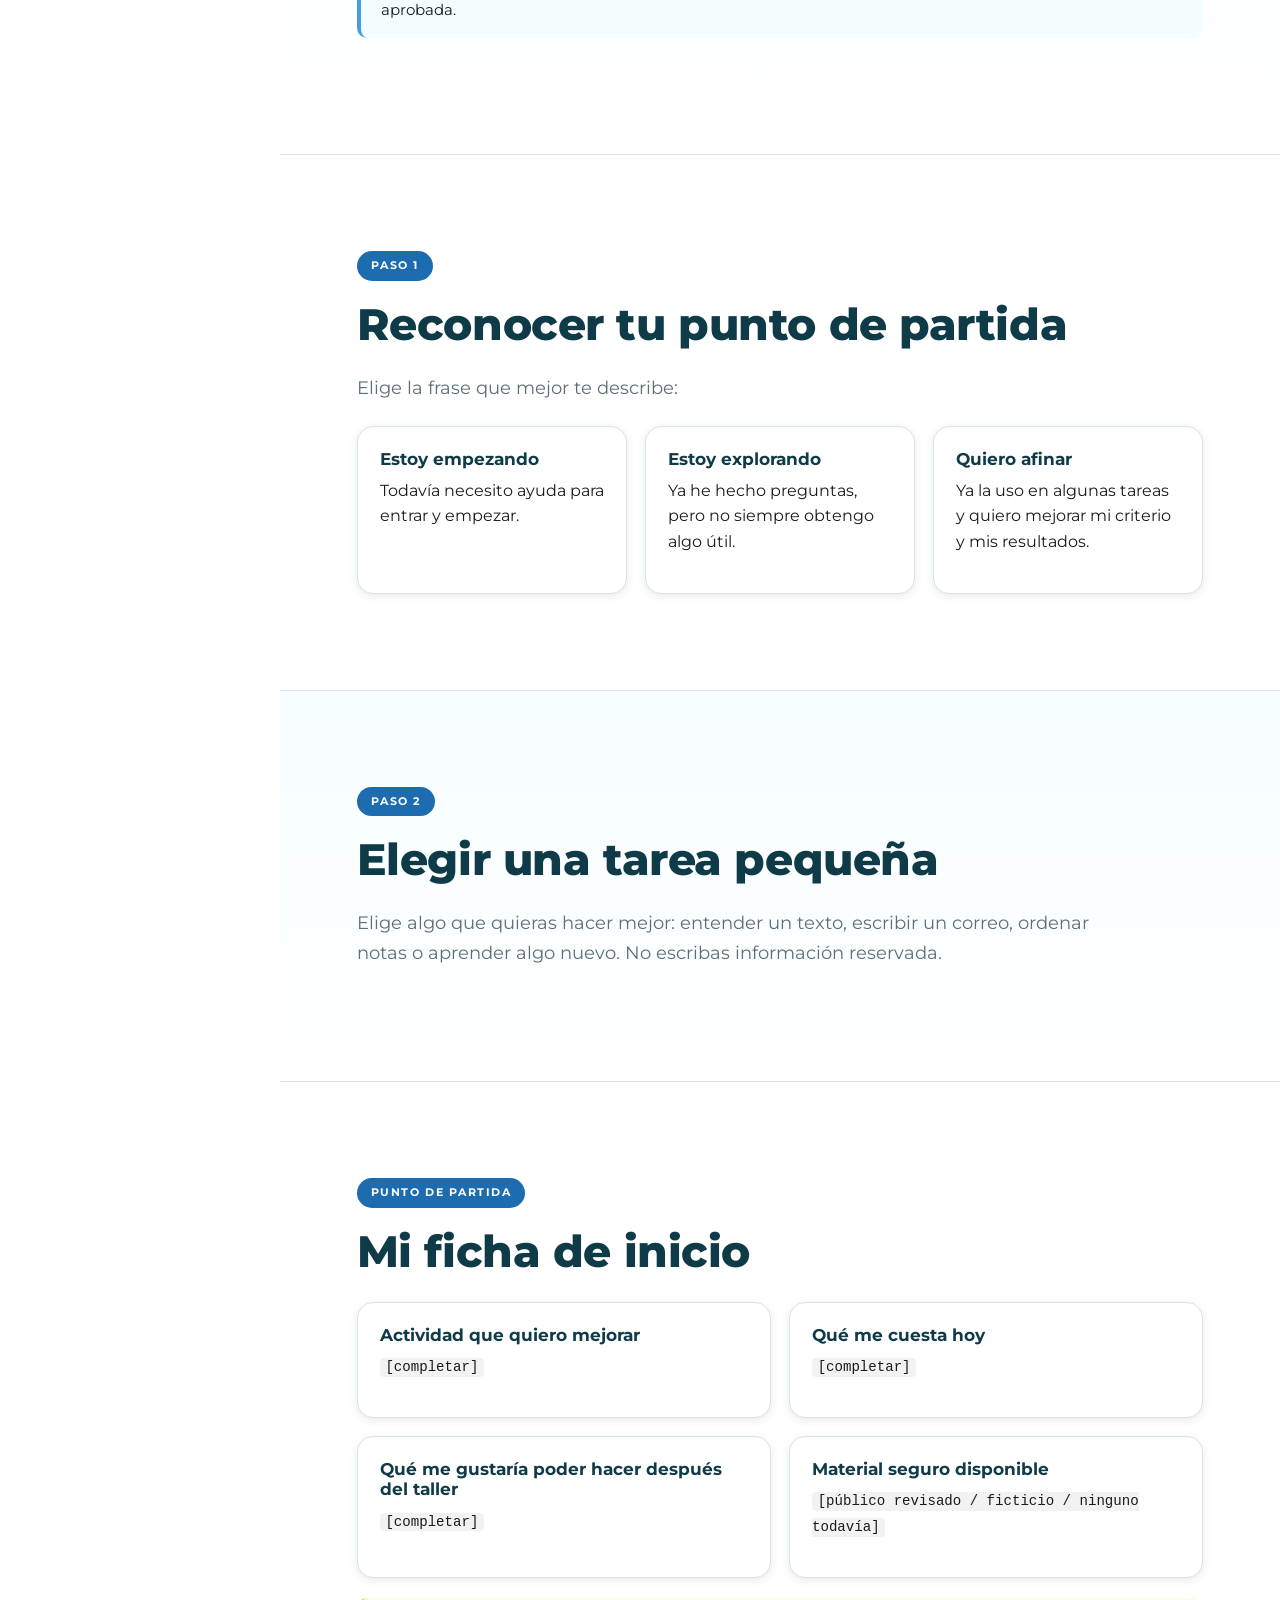
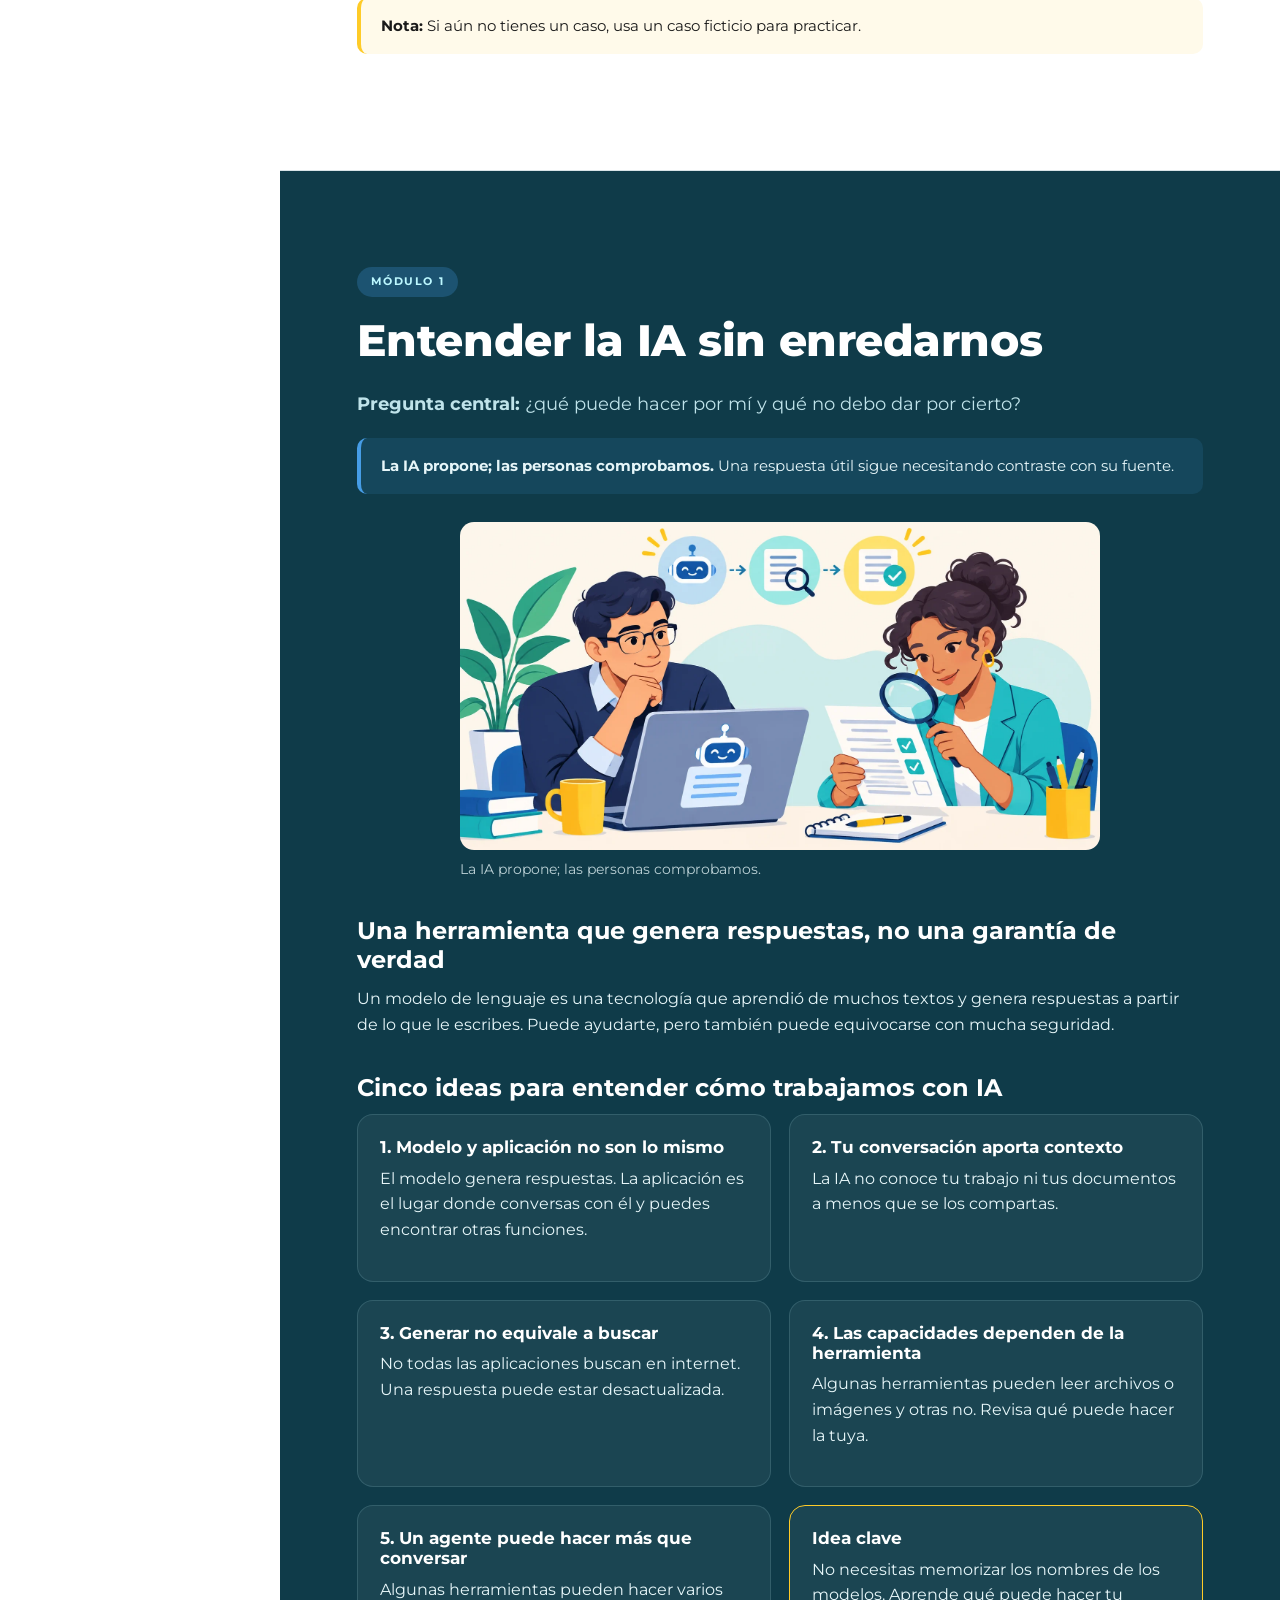
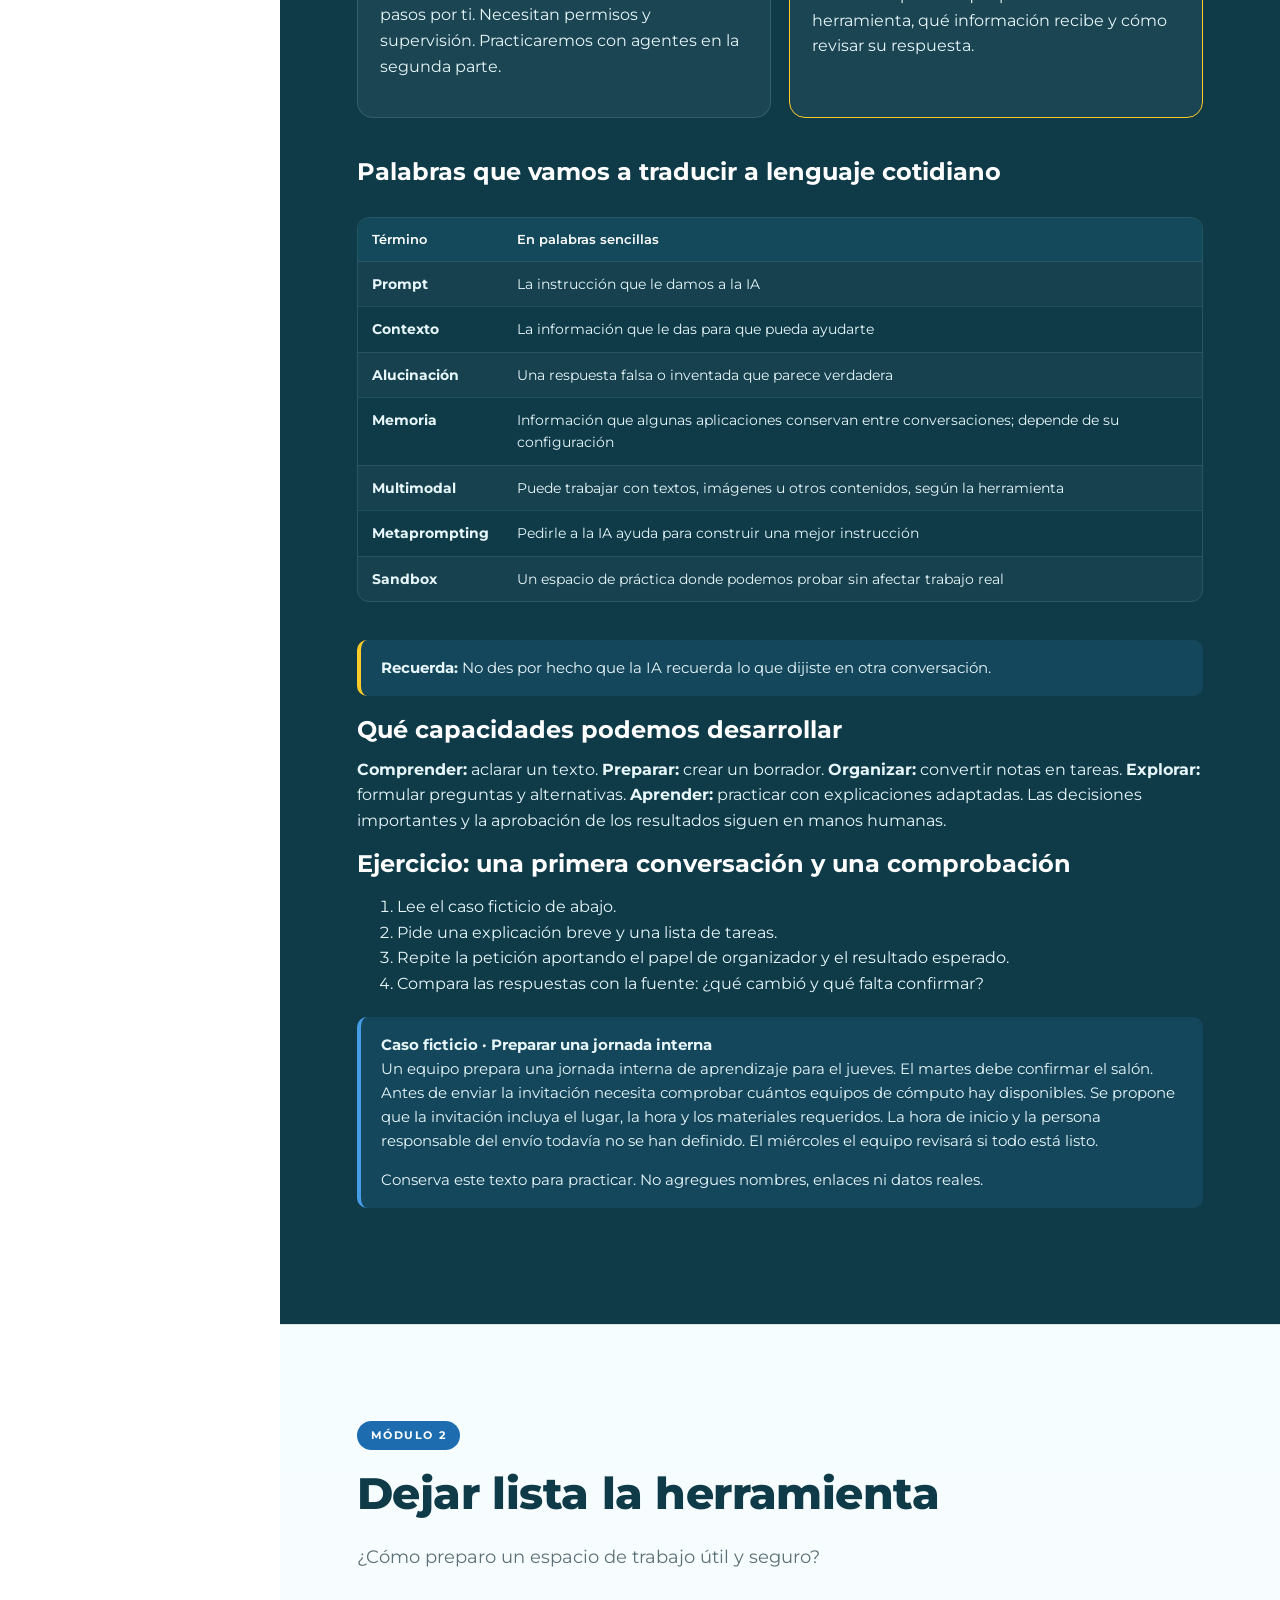
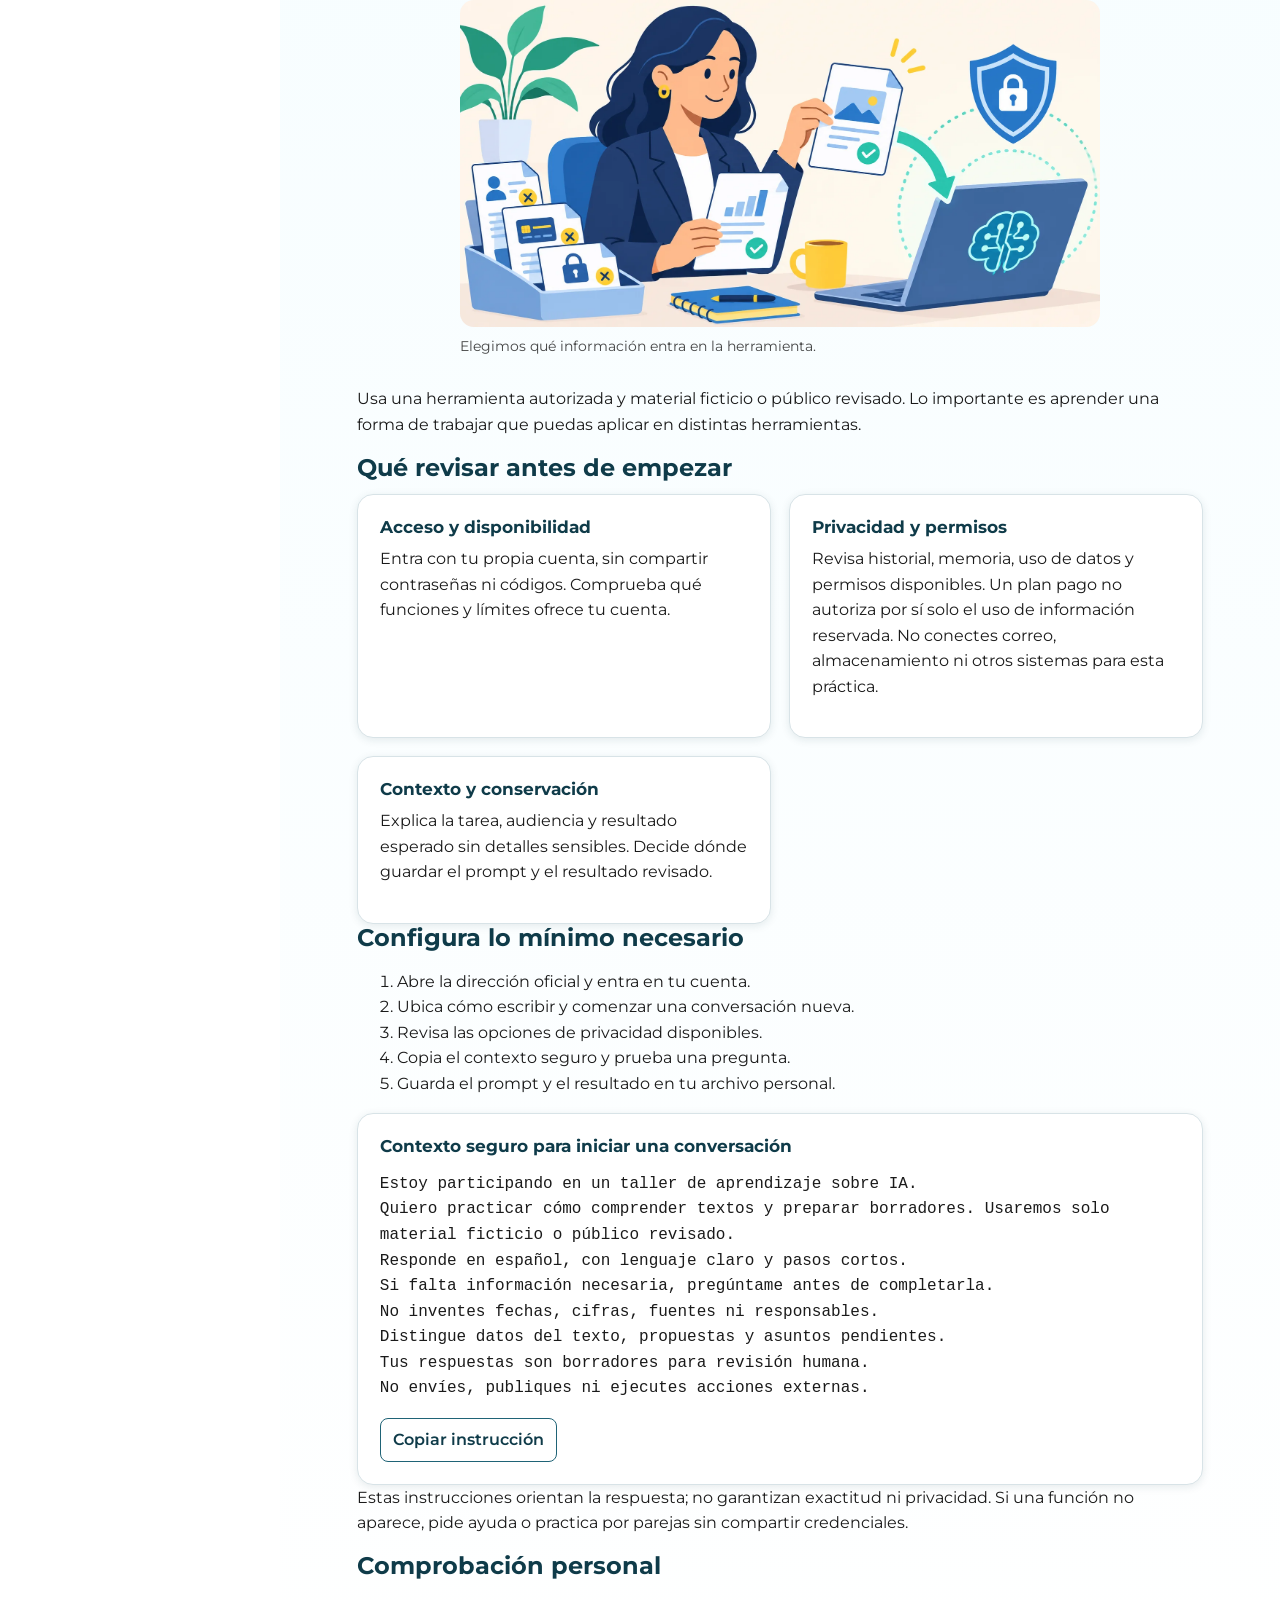
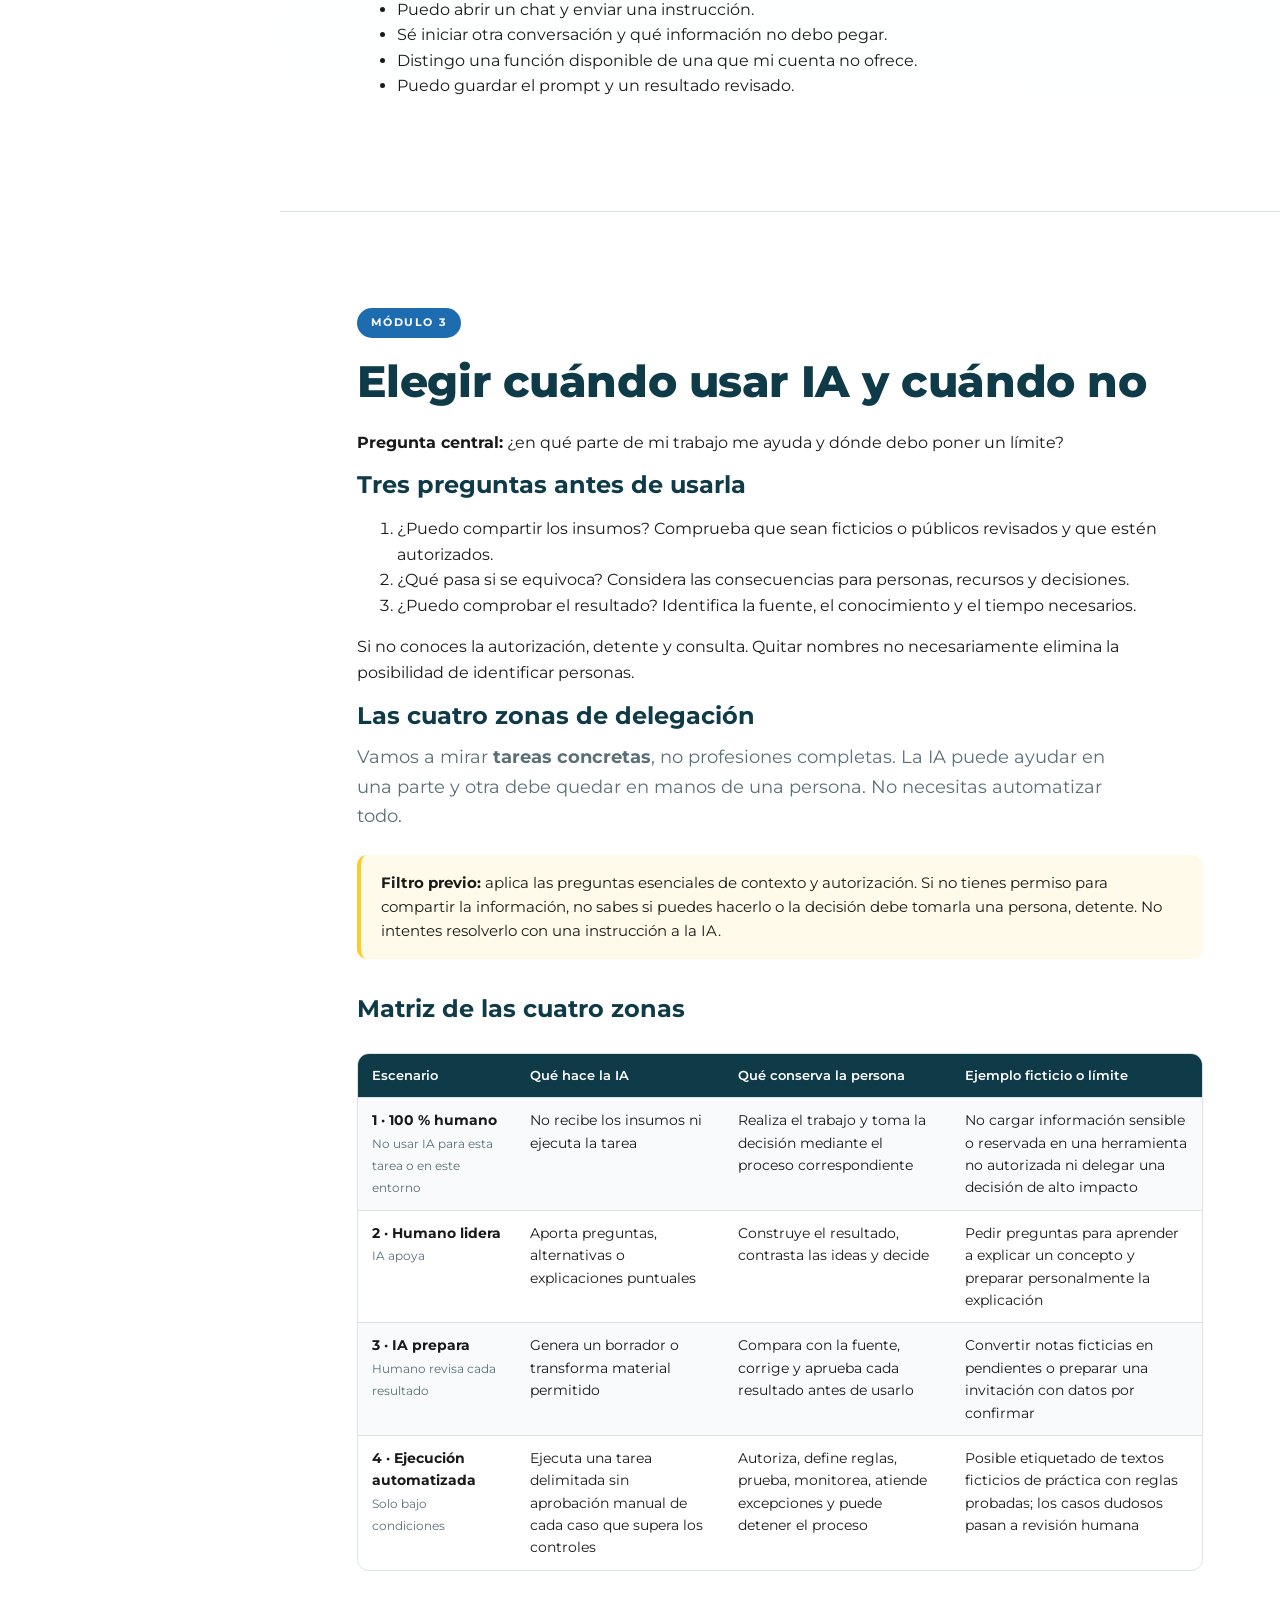
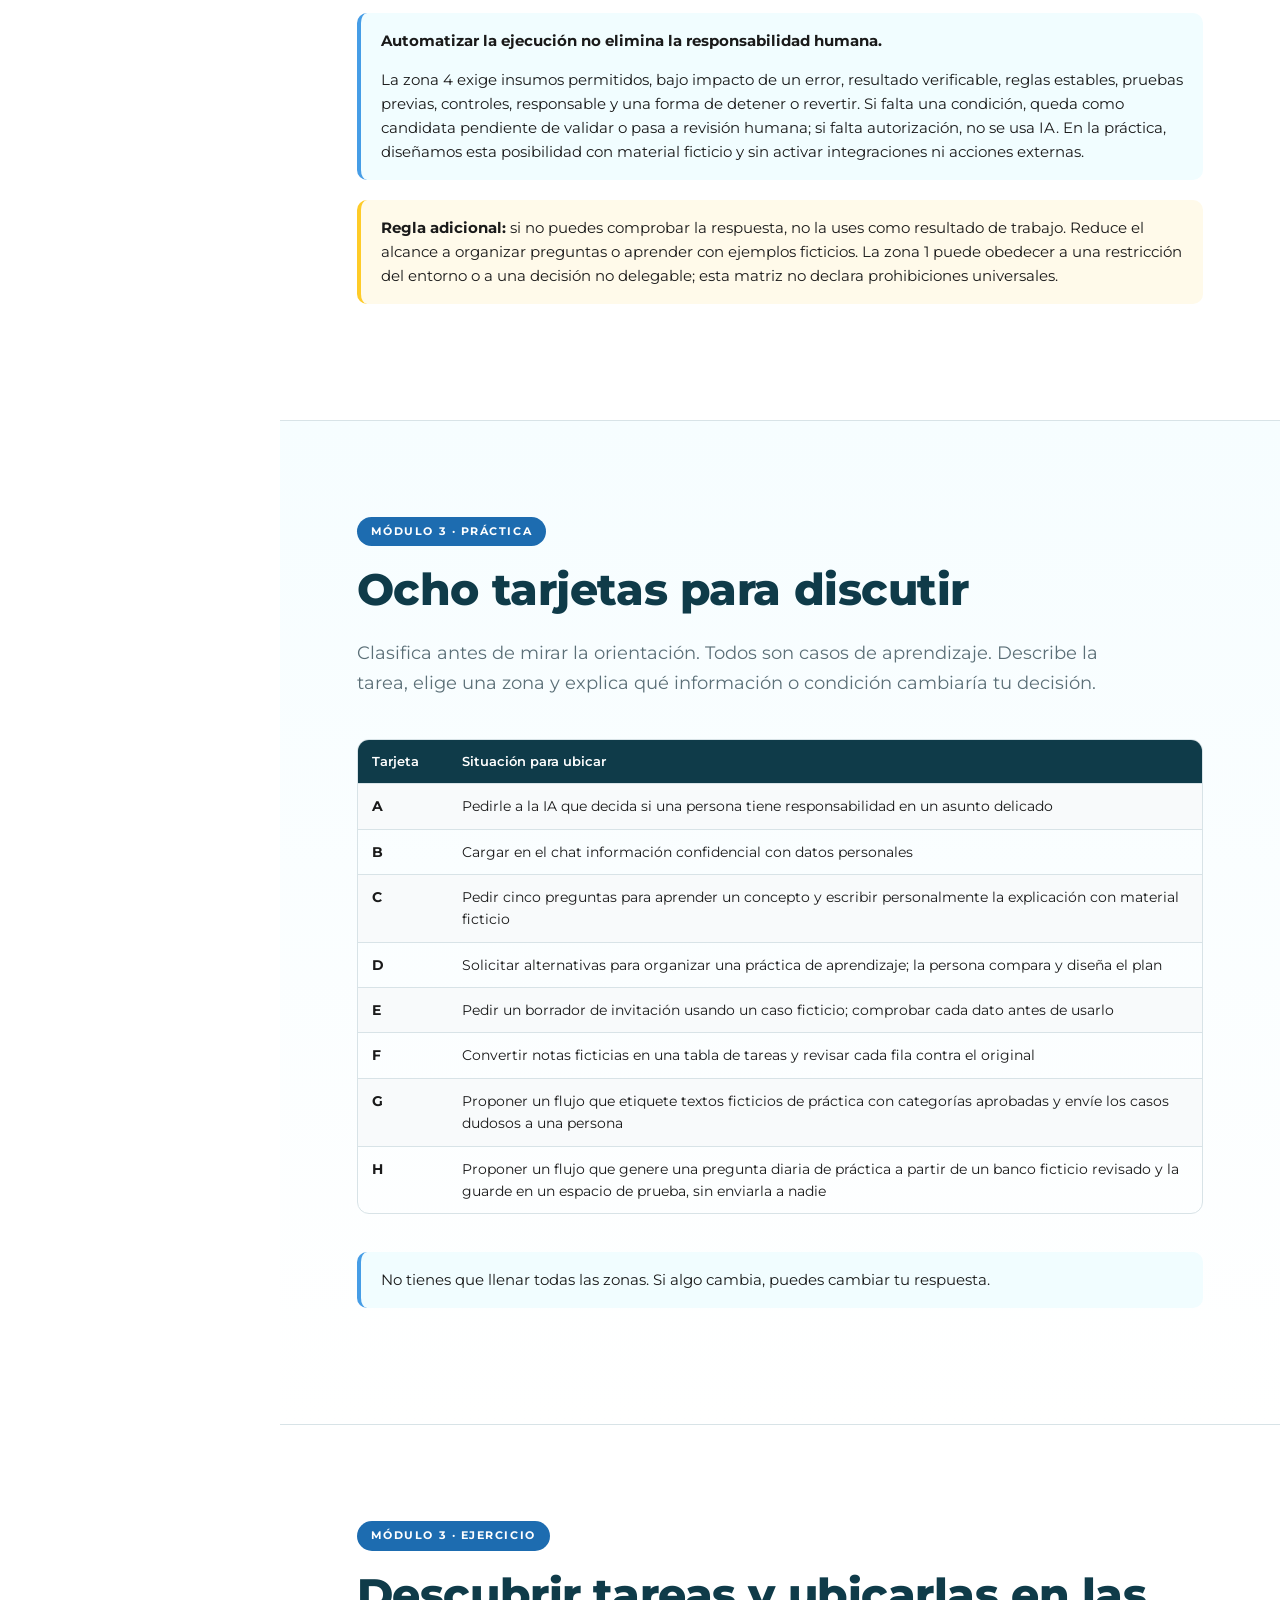
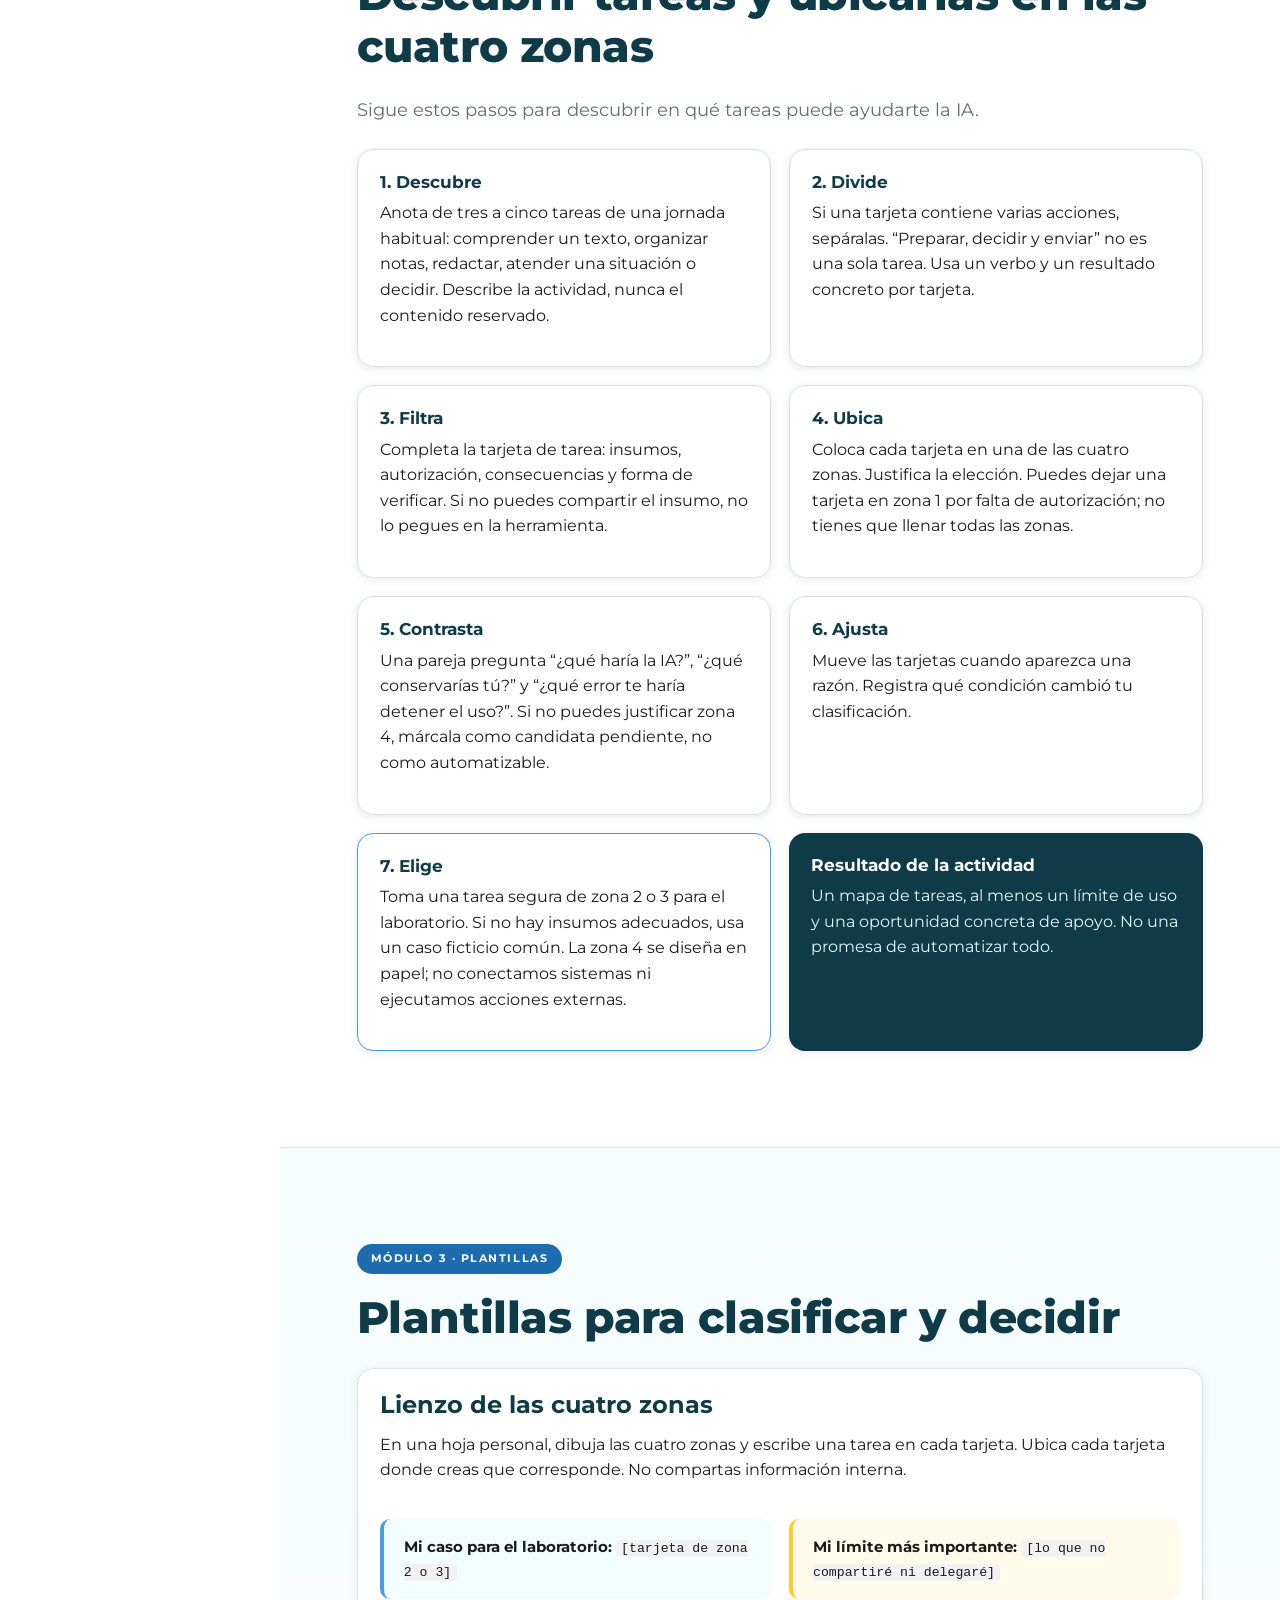
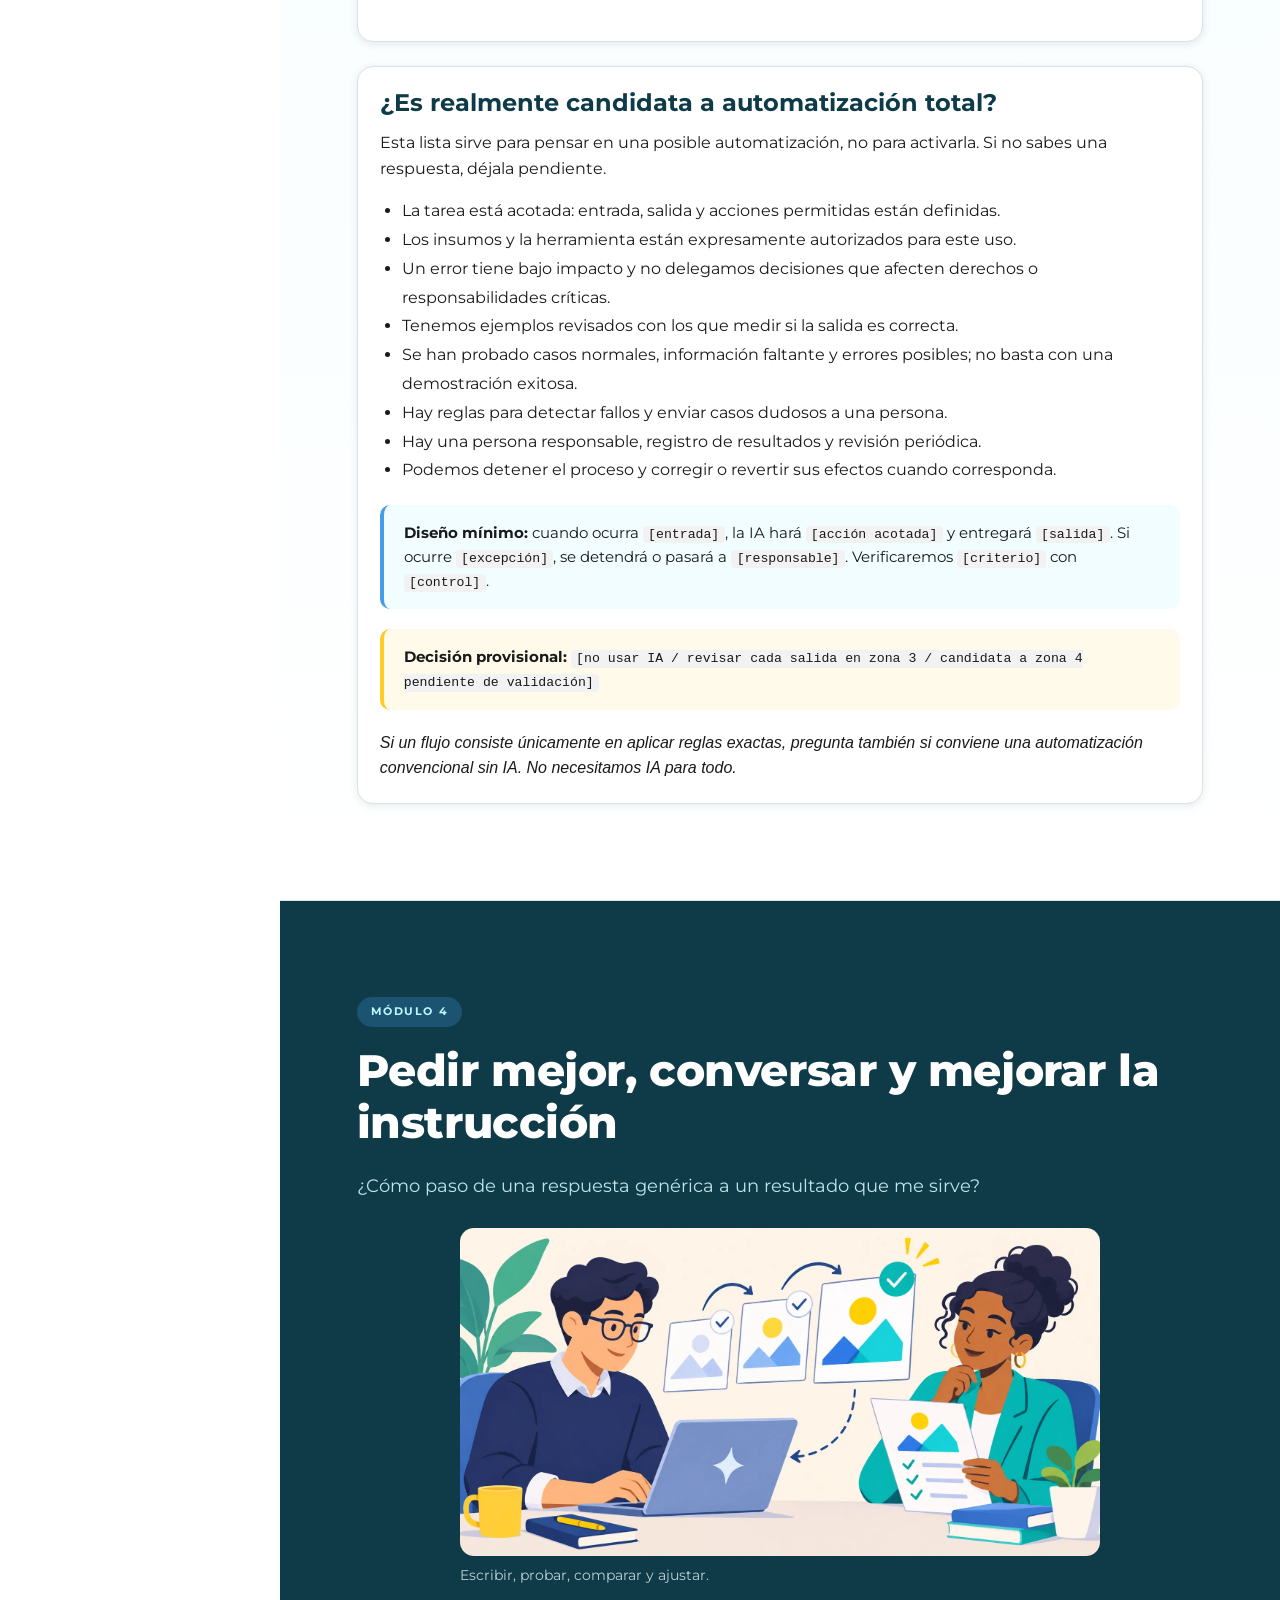
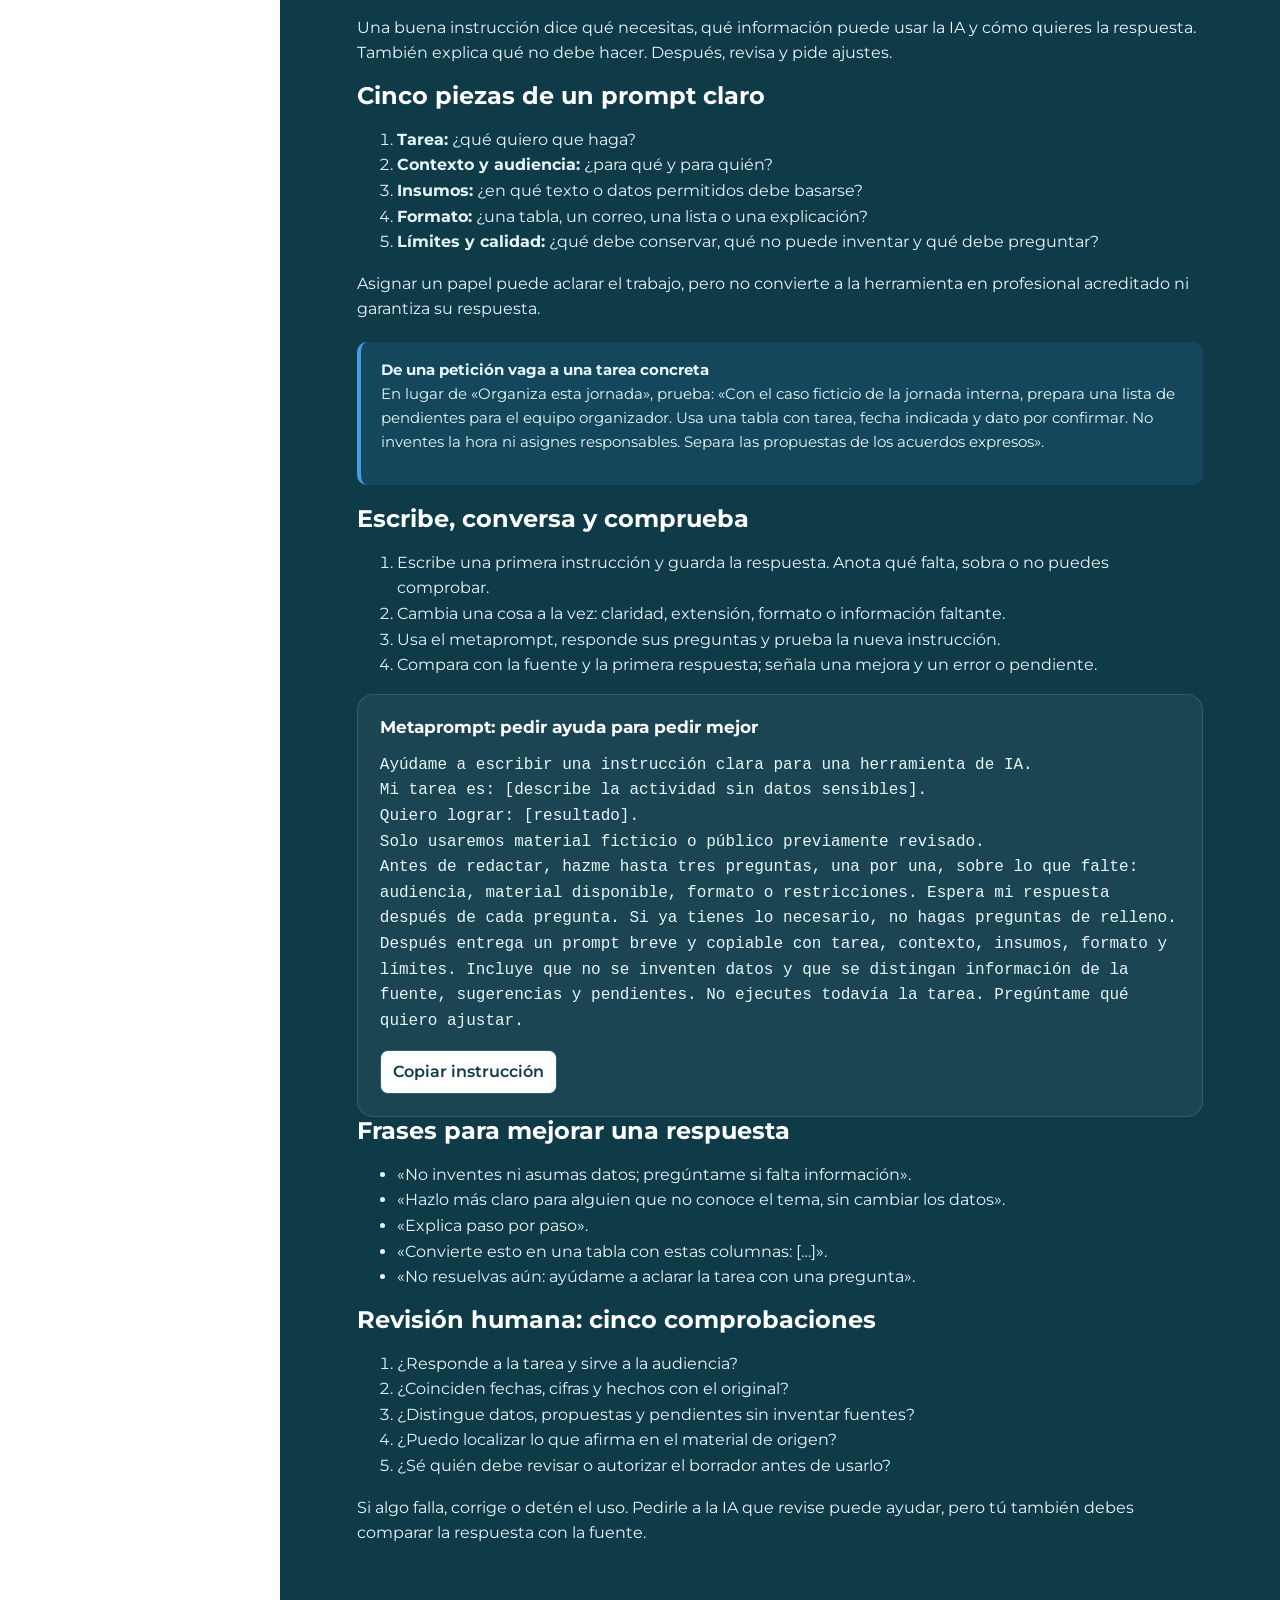
==== commit b936f8c2: "Simplify course language and illustrate lab workflow" ====
--- a/index.html
+++ b/index.html
@@ -42,7 +42,7 @@
   <div class="content">
     <span class="eyebrow">Guía práctica · Distilled Innovation</span>
     <h1><span class="underline">IA en el trabajo</span></h1>
-    <p>Una guía para entender qué puede hacer la IA por ti, qué no debes dar por cierto y cómo empezar con criterio en tareas reales de tu trabajo.</p>
+    <p>Una guía para descubrir cómo puede ayudarte la IA y aprender a revisar sus respuestas.</p>
     <div class="cta">
       <a class="btn yellow" href="#paso-1">Comenzar →</a>
       <a class="btn ghost" href="#modulo-1">Ir al módulo 1</a>
@@ -56,7 +56,7 @@
 <section class="mod tint" id="preparacion"><div class="wrap">
 <span class="eyebrow">Antes de empezar</span><h2>Una jornada para comprender, elegir, pedir y revisar</h2>
 <p class="lead">No necesitas saber de tecnología para empezar. Sí necesitas aprender a pedir y a revisar.</p>
-<p>Esta guía te acompaña a reconocer las posibilidades y límites de la IA, preparar una herramienta, elegir tareas apropiadas, escribir instrucciones claras y comprobar los resultados. Al terminar podrás explicar por qué un modelo puede equivocarse, trabajar con contexto seguro, mejorar un prompt y llevarte una práctica repetible.</p>
+<p>Aprenderás qué puede hacer la IA, cómo pedirle ayuda y cómo revisar sus respuestas. Practicarás con ejemplos sencillos que podrás repetir después.</p>
 <h3>Cómo usar esta guía</h3><ol><li>Recorre los módulos en orden y observa la demostración antes de practicar.</li><li>Usa una misma tarea de práctica cuando sea posible y guarda los ejercicios en un archivo personal.</li><li>Copia las instrucciones en una herramienta autorizada y adapta los campos entre corchetes.</li><li>Practica con material ficticio o público revisado. No compartas credenciales, datos personales ni información reservada.</li><li>Pregunta cuando lo necesites y contrasta las respuestas con su fuente. Durante la práctica no envíes mensajes, publiques ni conectes sistemas.</li></ol>
 <div class="callout">Los casos son ficticios y sirven para aprender. Una sugerencia de IA no es evidencia ni una decisión aprobada.</div></div></section>
 
@@ -64,7 +64,7 @@
   <div class="wrap">
     <span class="eyebrow">Paso 1</span>
     <h2>Reconocer tu punto de partida</h2>
-    <p class="lead">Elige la frase que mejor te describe, sin compararte con otras personas:</p>
+    <p class="lead">Elige la frase que mejor te describe:</p>
     <div class="grid g3" style="margin-top:24px">
       <div class="card"><h4>Estoy empezando</h4><p>Todavía necesito ayuda para entrar y empezar.</p></div>
       <div class="card"><h4>Estoy explorando</h4><p>Ya he hecho preguntas, pero no siempre obtengo algo útil.</p></div>
@@ -77,7 +77,7 @@
   <div class="wrap">
     <span class="eyebrow">Paso 2</span>
     <h2>Elegir una tarea pequeña</h2>
-    <p class="lead">Escribe una actividad que te gustaría hacer mejor: comprender un texto, preparar un correo, organizar notas, crear una lista de verificación o aprender algo nuevo. Describe la actividad sin contar detalles reservados.</p>
+    <p class="lead">Elige algo que quieras hacer mejor: entender un texto, escribir un correo, ordenar notas o aprender algo nuevo. No escribas información reservada.</p>
   </div>
 </section>
 
@@ -104,16 +104,16 @@
 
     <figure class="course-figure"><img src="assets/verificar.webp" alt="Dos colegas comprueban un documento con ayuda de una lupa" loading="lazy"><figcaption>La IA propone; las personas comprobamos.</figcaption></figure>
     <h3 style="margin-top:36px">Una herramienta que genera respuestas, no una garantía de verdad</h3>
-    <p>Un LLM es un modelo de lenguaje de gran escala: un sistema entrenado con grandes cantidades de contenido para reconocer patrones y generar lenguaje a partir de lo que recibe. Produce una respuesta usando esos patrones y el contexto disponible. Puede ser útil y, al mismo tiempo, equivocarse con mucha seguridad.</p>
+    <p>Un modelo de lenguaje es una tecnología que aprendió de muchos textos y genera respuestas a partir de lo que le escribes. Puede ayudarte, pero también puede equivocarse con mucha seguridad.</p>
 
     <h3 style="margin-top:36px">Cinco ideas para entender cómo trabajamos con IA</h3>
     <div class="grid g2">
-      <div class="card"><h4>1. Modelo y aplicación no son lo mismo</h4><p>El modelo genera las respuestas. La aplicación es el lugar donde conversas y puede añadir funciones como archivos, búsqueda o herramientas.</p></div>
-      <div class="card"><h4>2. Tu conversación aporta contexto</h4><p>La herramienta no conoce automáticamente tu trabajo, los documentos de tu organización ni conversaciones que no tenga disponibles.</p></div>
-      <div class="card"><h4>3. Generar no equivale a buscar</h4><p>La búsqueda en internet depende de que la aplicación la ofrezca y esté habilitada. Una respuesta puede no estar actualizada.</p></div>
-      <div class="card"><h4>4. Las capacidades dependen de la herramienta</h4><p>Leer archivos, interpretar imágenes o ejecutar pasos depende de la herramienta. No todas las cuentas y versiones permiten lo mismo. Antes de usar una función, comprobaremos que esté disponible.</p></div>
-      <div class="card"><h4>5. Un agente puede hacer más que conversar</h4><p>Algunas aplicaciones encadenan pasos y usan herramientas. Eso exige más cuidado con los permisos y la aprobación humana: aquí no las conectaremos a sistemas productivos.</p></div>
-      <div class="card" style="border-color:var(--yellow)"><h4>Idea clave</h4><p>No necesitamos aprender nombres de todos los modelos. Necesitamos reconocer qué función está disponible, qué información recibe y cómo comprobar el resultado.</p></div>
+      <div class="card"><h4>1. Modelo y aplicación no son lo mismo</h4><p>El modelo genera respuestas. La aplicación es el lugar donde conversas con él y puedes encontrar otras funciones.</p></div>
+      <div class="card"><h4>2. Tu conversación aporta contexto</h4><p>La IA no conoce tu trabajo ni tus documentos a menos que se los compartas.</p></div>
+      <div class="card"><h4>3. Generar no equivale a buscar</h4><p>No todas las aplicaciones buscan en internet. Una respuesta puede estar desactualizada.</p></div>
+      <div class="card"><h4>4. Las capacidades dependen de la herramienta</h4><p>Algunas herramientas pueden leer archivos o imágenes y otras no. Revisa qué puede hacer la tuya.</p></div>
+      <div class="card"><h4>5. Un agente puede hacer más que conversar</h4><p>Algunas herramientas pueden hacer varios pasos por ti. Necesitan permisos y supervisión. Practicaremos con agentes en la segunda parte.</p></div>
+      <div class="card" style="border-color:var(--yellow)"><h4>Idea clave</h4><p>No necesitas memorizar los nombres de los modelos. Aprende qué puede hacer tu herramienta, qué información recibe y cómo revisar su respuesta.</p></div>
     </div>
 
     <h3 style="margin-top:40px">Palabras que vamos a traducir a lenguaje cotidiano</h3>
@@ -121,15 +121,15 @@
       <table class="tbl">
         <tr><th>Término</th><th>En palabras sencillas</th></tr>
         <tr><td><b>Prompt</b></td><td>La instrucción que le damos a la IA</td></tr>
-        <tr><td><b>Contexto</b></td><td>La información que necesita para ayudarnos</td></tr>
-        <tr><td><b>Alucinación</b></td><td>Una respuesta inventada o incorrecta que puede parecer verdadera</td></tr>
+        <tr><td><b>Contexto</b></td><td>La información que le das para que pueda ayudarte</td></tr>
+        <tr><td><b>Alucinación</b></td><td>Una respuesta falsa o inventada que parece verdadera</td></tr>
         <tr><td><b>Memoria</b></td><td>Información que algunas aplicaciones conservan entre conversaciones; depende de su configuración</td></tr>
-        <tr><td><b>Multimodal</b></td><td>Capaz de trabajar con distintos tipos de contenido, según la herramienta</td></tr>
+        <tr><td><b>Multimodal</b></td><td>Puede trabajar con textos, imágenes u otros contenidos, según la herramienta</td></tr>
         <tr><td><b>Metaprompting</b></td><td>Pedirle a la IA ayuda para construir una mejor instrucción</td></tr>
         <tr><td><b>Sandbox</b></td><td>Un espacio de práctica donde podemos probar sin afectar trabajo real</td></tr>
       </table>
     </div>
-    <div class="callout y"><b>Recuerda:</b> La memoria, el historial y el contexto no son lo mismo. No supongas que lo que contaste en otro chat está disponible en este.</div>
+    <div class="callout y"><b>Recuerda:</b> No des por hecho que la IA recuerda lo que dijiste en otra conversación.</div>
 <h3>Qué capacidades podemos desarrollar</h3><p><b>Comprender:</b> aclarar un texto. <b>Preparar:</b> crear un borrador. <b>Organizar:</b> convertir notas en tareas. <b>Explorar:</b> formular preguntas y alternativas. <b>Aprender:</b> practicar con explicaciones adaptadas. Las decisiones importantes y la aprobación de los resultados siguen en manos humanas.</p>
 <h3>Ejercicio: una primera conversación y una comprobación</h3><ol><li>Lee el caso ficticio de abajo.</li><li>Pide una explicación breve y una lista de tareas.</li><li>Repite la petición aportando el papel de organizador y el resultado esperado.</li><li>Compara las respuestas con la fuente: ¿qué cambió y qué falta confirmar?</li></ol>
 <div class="callout"><b>Caso ficticio · Preparar una jornada interna</b><p>Un equipo prepara una jornada interna de aprendizaje para el jueves. El martes debe confirmar el salón. Antes de enviar la invitación necesita comprobar cuántos equipos de cómputo hay disponibles. Se propone que la invitación incluya el lugar, la hora y los materiales requeridos. La hora de inicio y la persona responsable del envío todavía no se han definido. El miércoles el equipo revisará si todo está listo.</p>Conserva este texto para practicar. No agregues nombres, enlaces ni datos reales.</div>
@@ -161,9 +161,9 @@
     <p><b>Pregunta central:</b> ¿en qué parte de mi trabajo me ayuda y dónde debo poner un límite?</p>
     <h3>Tres preguntas antes de usarla</h3><ol><li>¿Puedo compartir los insumos? Comprueba que sean ficticios o públicos revisados y que estén autorizados.</li><li>¿Qué pasa si se equivoca? Considera las consecuencias para personas, recursos y decisiones.</li><li>¿Puedo comprobar el resultado? Identifica la fuente, el conocimiento y el tiempo necesarios.</li></ol><p>Si no conoces la autorización, detente y consulta. Quitar nombres no necesariamente elimina la posibilidad de identificar personas.</p>
     <h3>Las cuatro zonas de delegación</h3>
-    <p class="lead">No clasificamos profesiones completas: clasificamos <b>tareas o subtareas concretas</b>. Una actividad puede tener una parte que no se delega y otra donde la IA sí puede ayudar. Las cuatro zonas indican cuánto delegamos, no una obligación de avanzar hacia la automatización.</p>
-
-    <div class="callout y" style="margin-top:24px"><b>Filtro previo:</b> aplica las preguntas esenciales de contexto y autorización. Si no hay permiso para compartir los insumos, la clasificación es desconocida o la decisión no debe delegarse, detente y conserva ese trabajo en manos humanas por el canal correspondiente. No intentes resolverlo con un prompt.</div>
+    <p class="lead">Vamos a mirar <b>tareas concretas</b>, no profesiones completas. La IA puede ayudar en una parte y otra debe quedar en manos de una persona. No necesitas automatizar todo.</p>
+
+    <div class="callout y" style="margin-top:24px"><b>Filtro previo:</b> aplica las preguntas esenciales de contexto y autorización. Si no tienes permiso para compartir la información, no sabes si puedes hacerlo o la decisión debe tomarla una persona, detente. No intentes resolverlo con una instrucción a la IA.</div>
 
     <h3 style="margin-top:36px">Matriz de las cuatro zonas</h3>
     <div class="tblwrap">
@@ -223,7 +223,7 @@
         <tr><td><b>H</b></td><td>Proponer un flujo que genere una pregunta diaria de práctica a partir de un banco ficticio revisado y la guarde en un espacio de prueba, sin enviarla a nadie</td></tr>
       </table>
     </div>
-    <div class="callout" style="margin-top:20px">No hay que repartir las tarjetas por igual. Una condición que falte puede cambiar la clasificación.</div>
+    <div class="callout" style="margin-top:20px">No tienes que llenar todas las zonas. Si algo cambia, puedes cambiar tu respuesta.</div>
   </div>
 </section>
 
@@ -231,7 +231,7 @@
   <div class="wrap">
     <span class="eyebrow">Módulo 3 · Ejercicio</span>
     <h2>Descubrir tareas y ubicarlas en las cuatro zonas</h2>
-    <p class="lead">Sigue estos pasos para mapear tu trabajo y elegir dónde la IA puede aportar valor con seguridad.</p>
+    <p class="lead">Sigue estos pasos para descubrir en qué tareas puede ayudarte la IA.</p>
     <div class="grid g2" style="margin-top:24px">
       <div class="card"><h4>1. Descubre</h4><p>Anota de tres a cinco tareas de una jornada habitual: comprender un texto, organizar notas, redactar, atender una situación o decidir. Describe la actividad, nunca el contenido reservado.</p></div>
       <div class="card"><h4>2. Divide</h4><p>Si una tarjeta contiene varias acciones, sepáralas. “Preparar, decidir y enviar” no es una sola tarea. Usa un verbo y un resultado concreto por tarjeta.</p></div>
@@ -252,7 +252,7 @@
 
     <div class="card" style="margin-top:24px">
       <h3>Lienzo de las cuatro zonas</h3>
-      <p>Guarda o imprime la imagen para trabajar con notas adhesivas. Para trabajo digital, copia la estructura a tu archivo personal y escribe los identificadores de tus tarjetas en la zona correspondiente. No rellenes información interna en espacios compartidos.</p>
+      <p>En una hoja personal, dibuja las cuatro zonas y escribe una tarea en cada tarjeta. Ubica cada tarjeta donde creas que corresponde. No compartas información interna.</p>
       <div class="grid g2" style="margin-top:16px">
         <div class="callout"><b>Mi caso para el laboratorio:</b> <code>[tarjeta de zona 2 o 3]</code></div>
         <div class="callout y"><b>Mi límite más importante:</b> <code>[lo que no compartiré ni delegaré]</code></div>
@@ -261,7 +261,7 @@
 
     <div class="card" style="margin-top:24px">
       <h3>¿Es realmente candidata a automatización total?</h3>
-      <p>Solo para diseñar una posibilidad futura, no para autorizarla ni activarla de inmediato. Si alguna respuesta es desconocida, no la marques como validada.</p>
+      <p>Esta lista sirve para pensar en una posible automatización, no para activarla. Si no sabes una respuesta, déjala pendiente.</p>
       <ul style="margin:16px 0 0;padding-left:22px;line-height:1.8">
         <li>La tarea está acotada: entrada, salida y acciones permitidas están definidas.</li>
         <li>Los insumos y la herramienta están expresamente autorizados para este uso.</li>
@@ -282,7 +282,7 @@
 
 <section class="mod dark" id="modulo-4"><div class="wrap"><span class="eyebrow">Módulo 4</span><h2>Pedir mejor, conversar y mejorar la instrucción</h2><p class="lead">¿Cómo paso de una respuesta genérica a un resultado que me sirve?</p>
 <figure class="course-figure"><img src="assets/mejorar.webp" alt="Dos colegas mejoran y revisan un resultado en varias etapas" loading="lazy"><figcaption>Escribir, probar, comparar y ajustar.</figcaption></figure>
-<p>Una buena instrucción explica el trabajo. Cuenta qué necesitas, aporta material permitido, define cómo quieres recibirlo y explica qué no debe hacer la herramienta. Después revisa y conversa para mejorar.</p>
+<p>Una buena instrucción dice qué necesitas, qué información puede usar la IA y cómo quieres la respuesta. También explica qué no debe hacer. Después, revisa y pide ajustes.</p>
 <h3>Cinco piezas de un prompt claro</h3><ol><li><b>Tarea:</b> ¿qué quiero que haga?</li><li><b>Contexto y audiencia:</b> ¿para qué y para quién?</li><li><b>Insumos:</b> ¿en qué texto o datos permitidos debe basarse?</li><li><b>Formato:</b> ¿una tabla, un correo, una lista o una explicación?</li><li><b>Límites y calidad:</b> ¿qué debe conservar, qué no puede inventar y qué debe preguntar?</li></ol><p>Asignar un papel puede aclarar el trabajo, pero no convierte a la herramienta en profesional acreditado ni garantiza su respuesta.</p>
 <div class="callout"><b>De una petición vaga a una tarea concreta</b><p>En lugar de «Organiza esta jornada», prueba: «Con el caso ficticio de la jornada interna, prepara una lista de pendientes para el equipo organizador. Usa una tabla con tarea, fecha indicada y dato por confirmar. No inventes la hora ni asignes responsables. Separa las propuestas de los acuerdos expresos».</p></div>
 <h3>Escribe, conversa y comprueba</h3><ol><li>Escribe una primera instrucción y guarda la respuesta. Anota qué falta, sobra o no puedes comprobar.</li><li>Cambia una cosa a la vez: claridad, extensión, formato o información faltante.</li><li>Usa el metaprompt, responde sus preguntas y prueba la nueva instrucción.</li><li>Compara con la fuente y la primera respuesta; señala una mejora y un error o pendiente.</li></ol>
@@ -293,8 +293,8 @@
 Antes de redactar, hazme hasta tres preguntas, una por una, sobre lo que falte: audiencia, material disponible, formato o restricciones. Espera mi respuesta después de cada pregunta. Si ya tienes lo necesario, no hagas preguntas de relleno.
 Después entrega un prompt breve y copiable con tarea, contexto, insumos, formato y límites. Incluye que no se inventen datos y que se distingan información de la fuente, sugerencias y pendientes. No ejecutes todavía la tarea. Pregúntame qué quiero ajustar.</pre></div>
 <h3>Frases para mejorar una respuesta</h3><ul><li>«No inventes ni asumas datos; pregúntame si falta información».</li><li>«Hazlo más claro para alguien que no conoce el tema, sin cambiar los datos».</li><li>«Explica paso por paso».</li><li>«Convierte esto en una tabla con estas columnas: […]».</li><li>«No resuelvas aún: ayúdame a aclarar la tarea con una pregunta».</li></ul>
-<h3>Revisión humana: cinco comprobaciones</h3><ol><li>¿Responde a la tarea y sirve a la audiencia?</li><li>¿Coinciden fechas, cifras y hechos con el original?</li><li>¿Distingue datos, propuestas y pendientes sin inventar fuentes?</li><li>¿Puedo localizar lo que afirma en el material de origen?</li><li>¿Sé quién debe revisar o autorizar el borrador antes de usarlo?</li></ol><p>Si algo falla, corrige o detén el uso. Pedir a la misma IA que revise puede ayudar a detectar problemas, pero no es una verificación independiente.</p></div></section>
-<section class="mod tint" id="modulo-5"><div class="wrap"><span class="eyebrow">Módulo 5</span><h2>Laboratorio acompañado</h2><p class="lead">¿Puedo repetir el proceso con una tarea útil y explicar qué revisé?</p><p>Elige un reto o usa tu tarea anterior si pasó la revisión de seguridad. No necesitas terminar primero: necesitas entender lo que hiciste.</p>
+<h3>Revisión humana: cinco comprobaciones</h3><ol><li>¿Responde a la tarea y sirve a la audiencia?</li><li>¿Coinciden fechas, cifras y hechos con el original?</li><li>¿Distingue datos, propuestas y pendientes sin inventar fuentes?</li><li>¿Puedo localizar lo que afirma en el material de origen?</li><li>¿Sé quién debe revisar o autorizar el borrador antes de usarlo?</li></ol><p>Si algo falla, corrige o detén el uso. Pedirle a la IA que revise puede ayudar, pero tú también debes comparar la respuesta con la fuente.</p></div></section>
+<section class="mod tint" id="modulo-5"><div class="wrap"><span class="eyebrow">Módulo 5</span><h2>Laboratorio acompañado</h2><p class="lead">¿Puedo repetir el proceso con una tarea útil y explicar qué revisé?</p><p>Elige un reto o usa tu tarea anterior si pasó la revisión de seguridad. Lo importante es entender lo que hiciste, no terminar primero.</p>
 <div class="grid g3"><div class="card"><h4>Reto A · Organizar información</h4><p>Usa un archivo de práctica con datos ficticios o públicos revisados. Pide una tabla y que señale duplicados, campos vacíos o inconsistencias sin inventar ni cambiar datos. Compara con el original.</p></div><div class="card"><h4>Reto B · Explicar con claridad</h4><p>El equipo propone recibir preguntas antes del encuentro y agruparlas por asunto. Aún no se ha definido el canal ni la fecha límite. Las respuestas que necesiten validación se registrarán como pendientes.</p><p>Pide una explicación y tres preguntas frecuentes. Comprueba que no invente canales o plazos ni presente la propuesta como regla aprobada.</p></div><div class="card"><h4>Reto C · Aprender algo nuevo</h4><p>Elige una habilidad básica, como redactar un correo claro. Pide una explicación breve, un ejemplo ficticio y dos preguntas para comprobar tu comprensión. Responde antes de ver la solución.</p></div></div>
 <h3>Paso a paso del laboratorio</h3><ol><li><b>Elegir y delimitar:</b> define el resultado y comprueba insumos y riesgos.</li><li><b>Probar:</b> escribe tu prompt y obtén una primera versión.</li><li><b>Revisar y mejorar:</b> coteja con el original, corrige y vuelve a probar.</li><li><b>Intercambiar:</b> muestra fuente, prompt y respuesta a una pareja para detectar errores u omisiones.</li><li><b>Guardar:</b> conserva la versión revisada y registra lo aprendido.</li></ol>
 <div class="card"><h4>Trabaja con IA: identifica una oportunidad segura</h4><pre style="white-space:pre-wrap">Actúa como facilitador para identificar oportunidades de apoyo con IA en mi trabajo. Entrevístame con una pregunta a la vez y espera mi respuesta.
